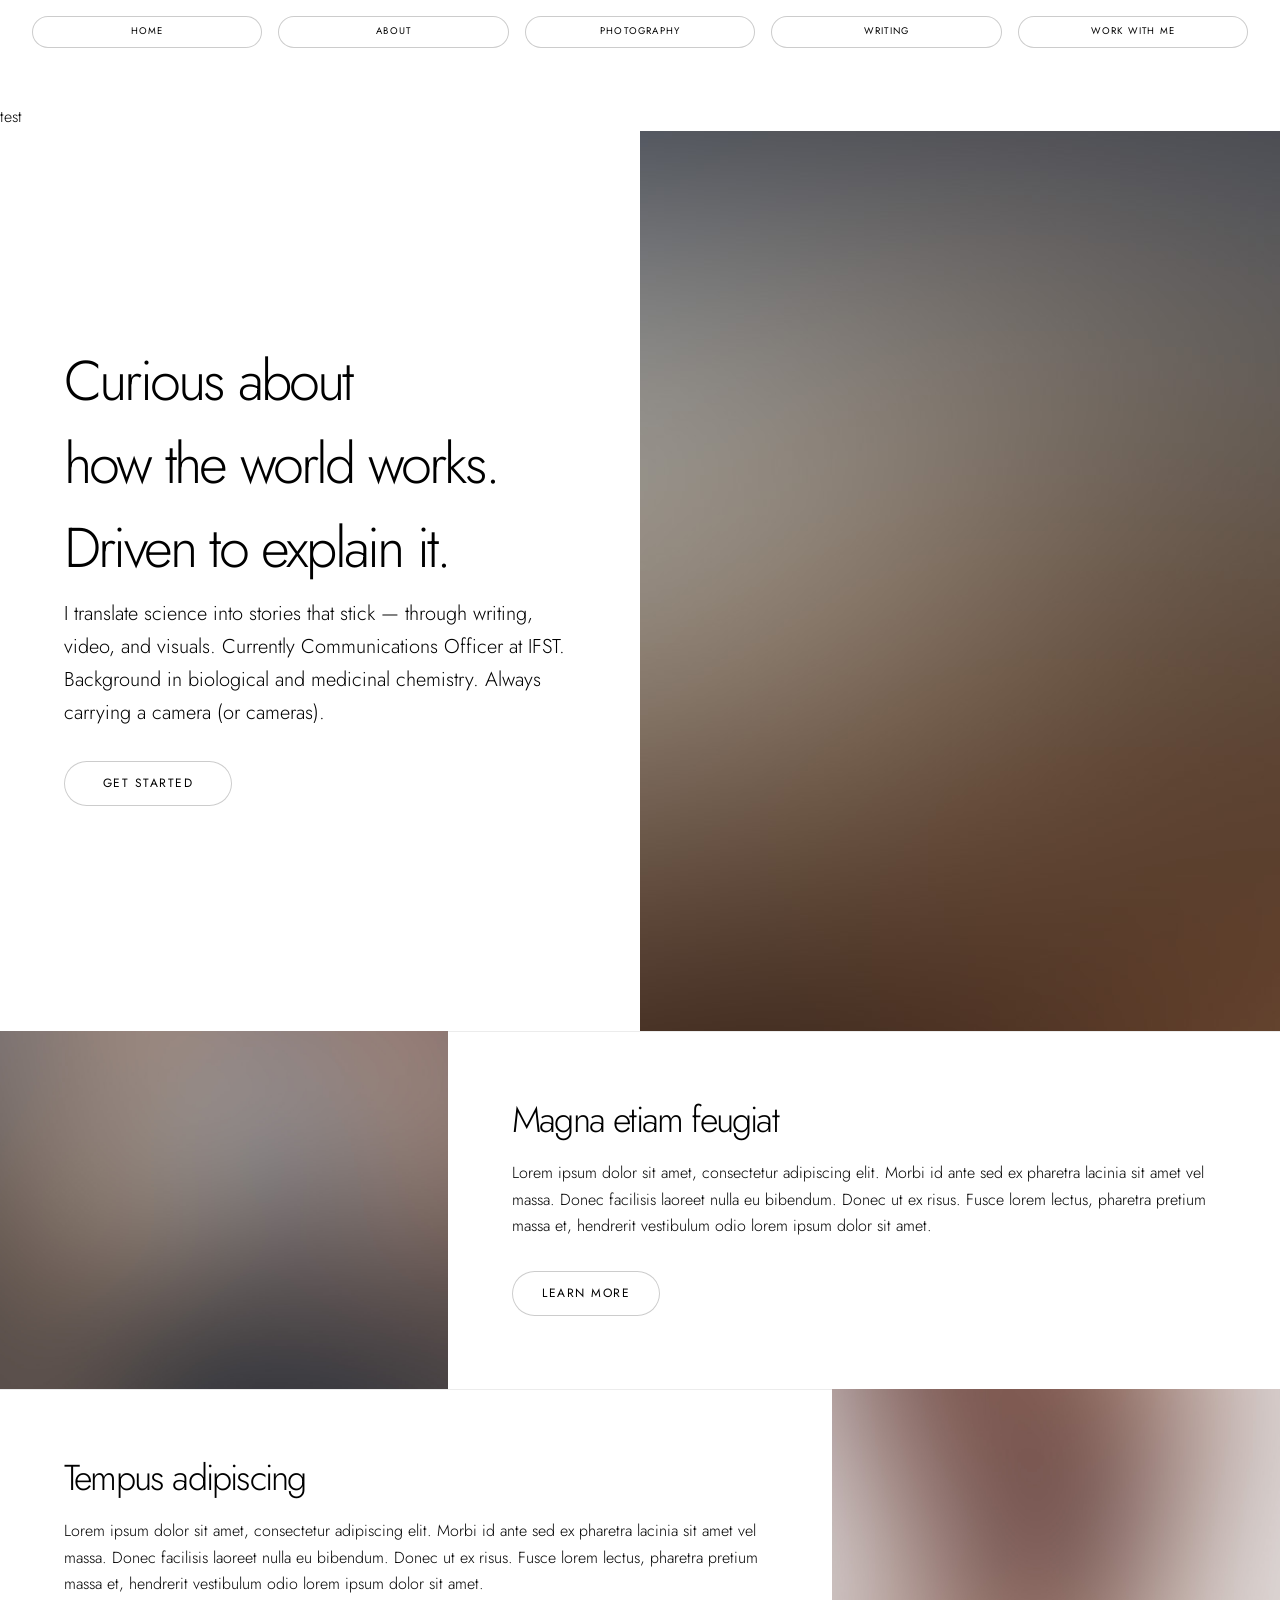
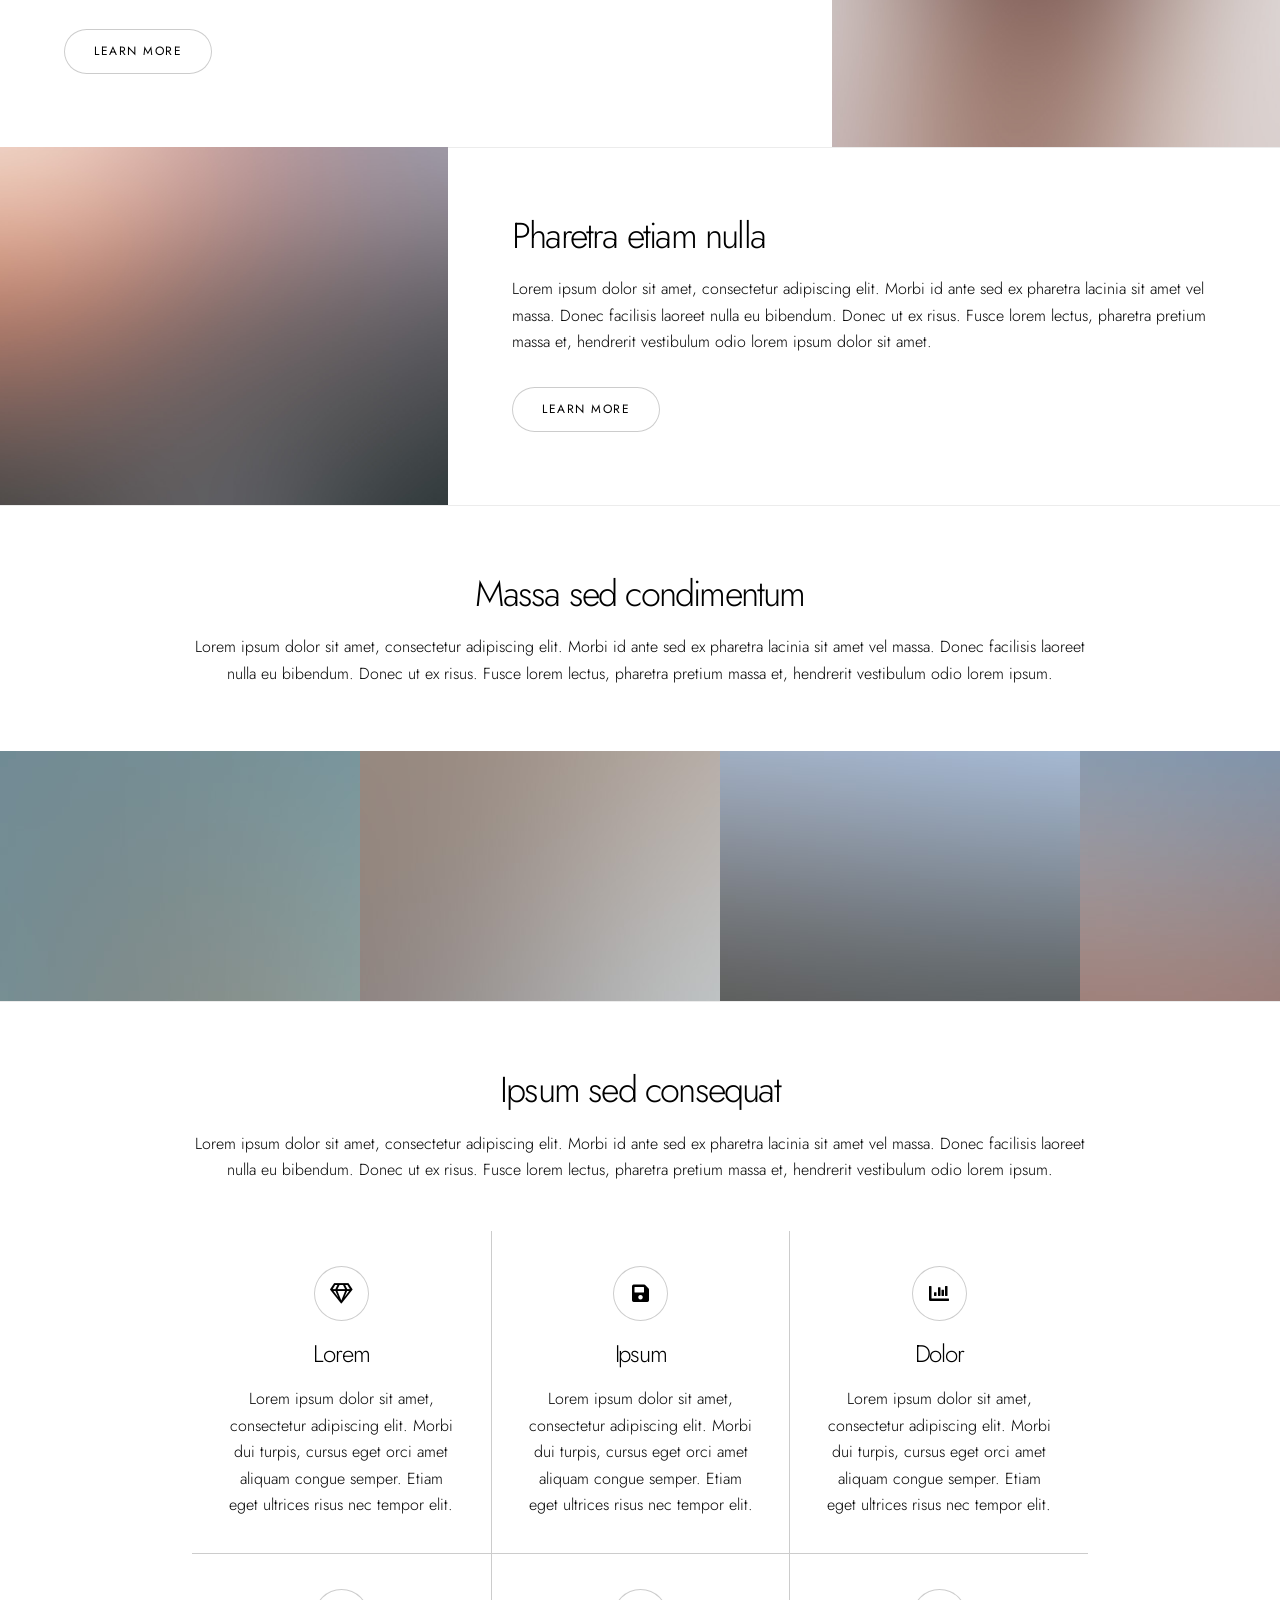
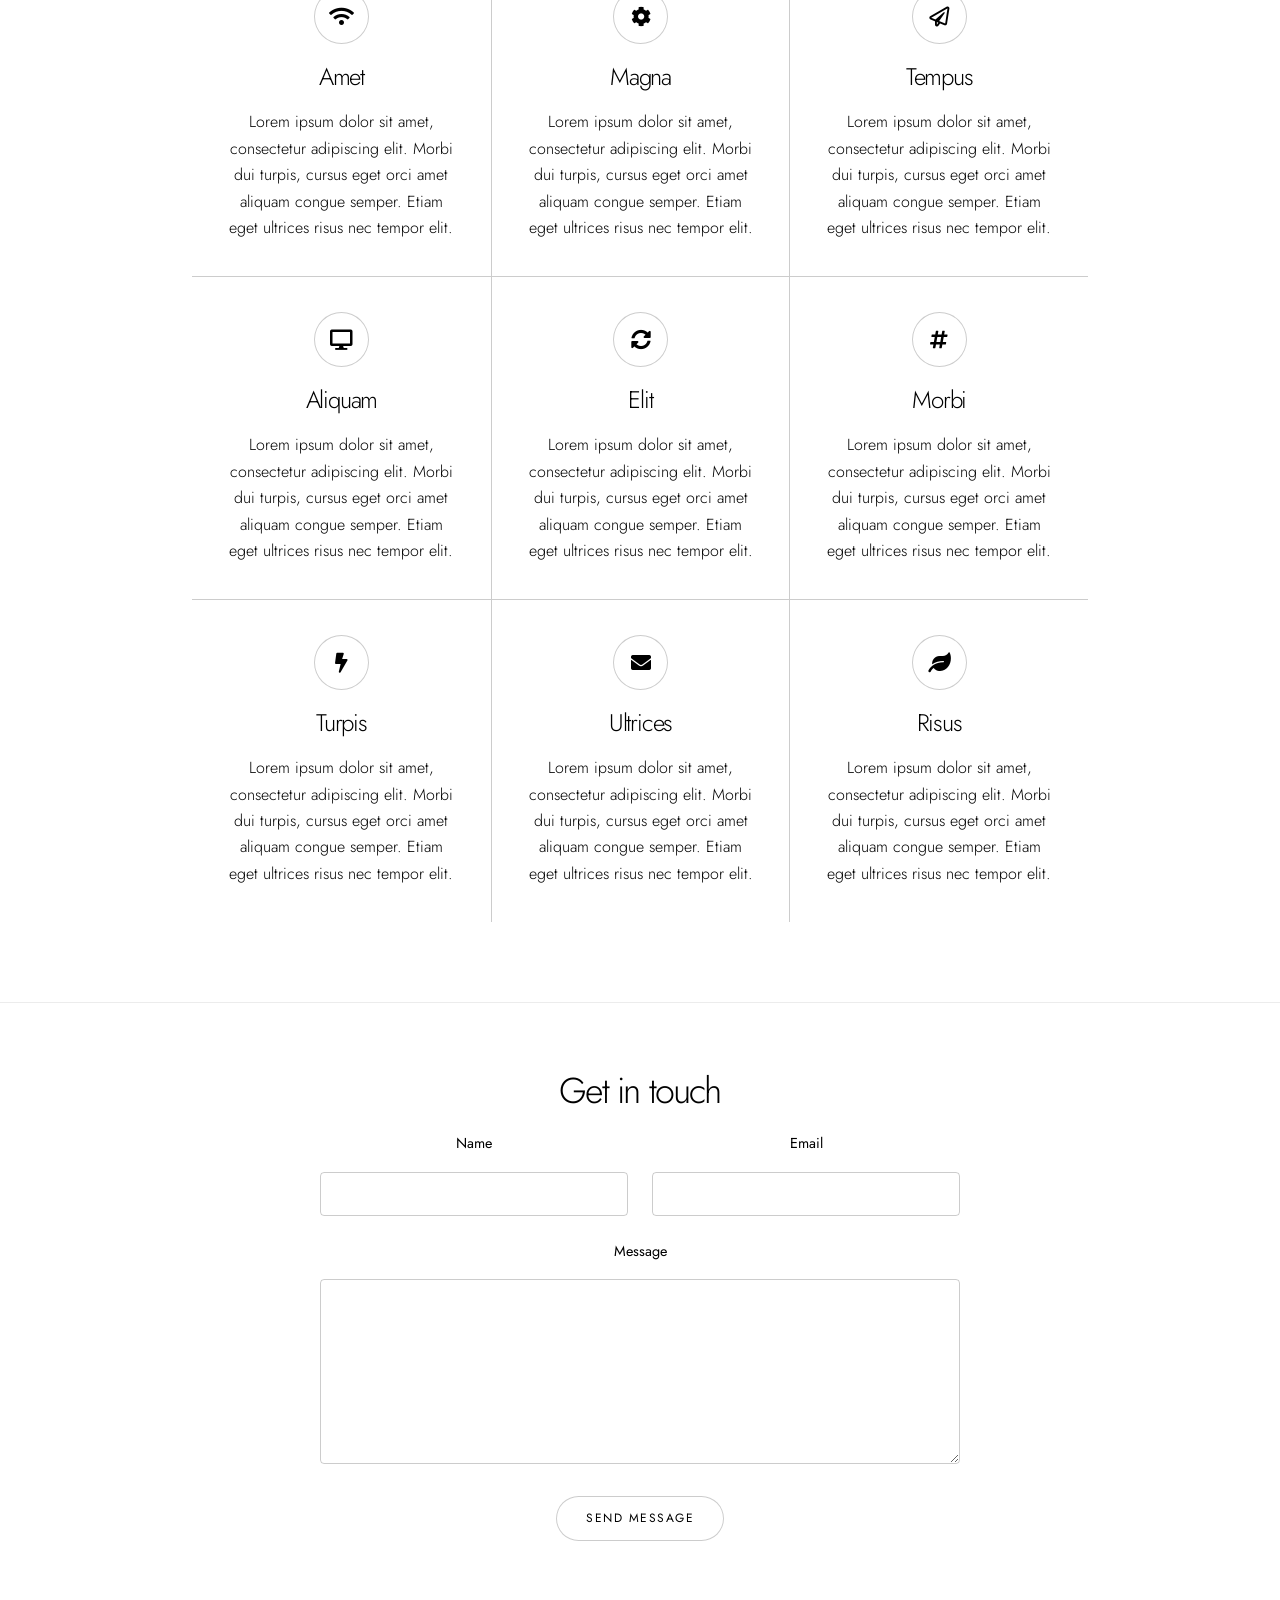
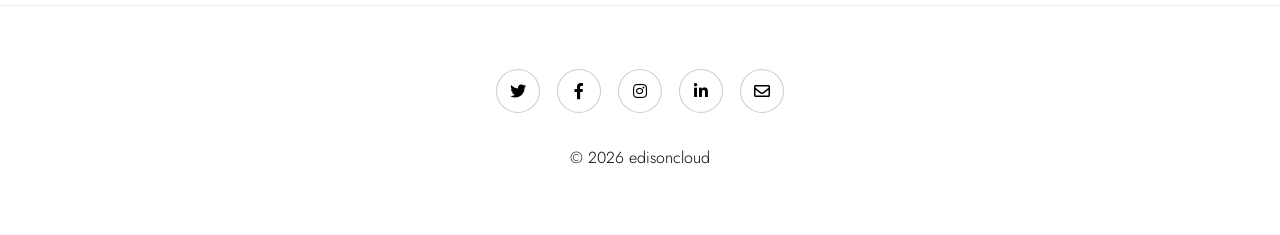
==== html5up-story/index.html @ 7958ffff "Update fmt.Println message from 'Hello' to 'Goodbye'" ====
<!DOCTYPE HTML>
<!--
	Story by HTML5 UP
	html5up.net | @ajlkn
	Free for personal and commercial use under the CCA 3.0 license (html5up.net/license)
-->
<html>
	<head>
		<title>edisoncloud</title>
		<meta charset="utf-8" />
		<meta name="viewport" content="width=device-width, initial-scale=1, user-scalable=no" />
		<link rel="stylesheet" href="assets/css/main.css" />
		<noscript><link rel="stylesheet" href="assets/css/noscript.css" /></noscript>
	</head>
	<body class="is-preload">
		<!-- Nav Buttons -->
		<div class="nav-buttons">
		<ul class="actions fit small">
		<li><a href="index.html" class="button  fit small">Home</a></li>
		<li><a href="about.html" class="button fit small">About</a></li>
		<li><a href="photography.html" class="button fit small">Photography</a></li>
		<li><a href="writing.html" class="button fit small">Writing</a></li>
		<li><a href="workwithme.html" class="button fit small">Work with me</a></li>
		</ul>
</div>
		
test
		<!-- Wrapper -->
			<div id="wrapper" class="divided">

				<!-- One -->
					<section class="banner style1 orient-left content-align-left image-position-right fullscreen onload-image-fade-in onload-content-fade-right">
						<div class="content">
							<h1>Curious about</h1>
							<h1>how the world works.</h1>
							<h1>Driven to explain it.</h1>
							<p class="major">I translate science into stories that stick — through writing, video, and visuals. Currently Communications Officer at IFST. Background in biological and medicinal chemistry. Always carrying a camera (or cameras).</p>
							<ul class="actions stacked">
								<li><a href="#first" class="button big wide smooth-scroll-middle">Get Started</a></li>
							</ul>
						</div>
						<div class="image">
							<img src="images/banner.jpg" alt="" />
						</div>
					</section>

				<!-- Two -->
					<section class="spotlight style1 orient-right content-align-left image-position-center onscroll-image-fade-in" id="first">
						<div class="content">
							<h2>Magna etiam feugiat</h2>
							<p>Lorem ipsum dolor sit amet, consectetur adipiscing elit. Morbi id ante sed ex pharetra lacinia sit amet vel massa. Donec facilisis laoreet nulla eu bibendum. Donec ut ex risus. Fusce lorem lectus, pharetra pretium massa et, hendrerit vestibulum odio lorem ipsum dolor sit amet.</p>
							<ul class="actions stacked">
								<li><a href="#" class="button">Learn More</a></li>
							</ul>
						</div>
						<div class="image">
							<img src="images/spotlight01.jpg" alt="" />
						</div>
					</section>

				<!-- Three -->
					<section class="spotlight style1 orient-left content-align-left image-position-center onscroll-image-fade-in">
						<div class="content">
							<h2>Tempus adipiscing</h2>
							<p>Lorem ipsum dolor sit amet, consectetur adipiscing elit. Morbi id ante sed ex pharetra lacinia sit amet vel massa. Donec facilisis laoreet nulla eu bibendum. Donec ut ex risus. Fusce lorem lectus, pharetra pretium massa et, hendrerit vestibulum odio lorem ipsum dolor sit amet.</p>
							<ul class="actions stacked">
								<li><a href="#" class="button">Learn More</a></li>
							</ul>
						</div>
						<div class="image">
							<img src="images/spotlight02.jpg" alt="" />
						</div>
					</section>

				<!-- Four -->
					<section class="spotlight style1 orient-right content-align-left image-position-center onscroll-image-fade-in">
						<div class="content">
							<h2>Pharetra etiam nulla</h2>
							<p>Lorem ipsum dolor sit amet, consectetur adipiscing elit. Morbi id ante sed ex pharetra lacinia sit amet vel massa. Donec facilisis laoreet nulla eu bibendum. Donec ut ex risus. Fusce lorem lectus, pharetra pretium massa et, hendrerit vestibulum odio lorem ipsum dolor sit amet.</p>
							<ul class="actions stacked">
								<li><a href="#" class="button">Learn More</a></li>
							</ul>
						</div>
						<div class="image">
							<img src="images/spotlight03.jpg" alt="" />
						</div>
					</section>

				<!-- Five -->
					<section class="wrapper style1 align-center">
						<div class="inner">
							<h2>Massa sed condimentum</h2>
							<p>Lorem ipsum dolor sit amet, consectetur adipiscing elit. Morbi id ante sed ex pharetra lacinia sit amet vel massa. Donec facilisis laoreet nulla eu bibendum. Donec ut ex risus. Fusce lorem lectus, pharetra pretium massa et, hendrerit vestibulum odio lorem ipsum.</p>
						</div>

						<!-- Gallery -->
							<div class="gallery style2 medium lightbox onscroll-fade-in">
								<article>
									<a href="images/gallery/fulls/01.jpg" class="image">
										<img src="images/gallery/thumbs/01.jpg" alt="" />
									</a>
									<div class="caption">
										<h3>Ipsum Dolor</h3>
										<p>Lorem ipsum dolor amet, consectetur magna etiam elit. Etiam sed ultrices.</p>
										<ul class="actions fixed">
											<li><span class="button small">Details</span></li>
										</ul>
									</div>
								</article>
								<article>
									<a href="images/gallery/fulls/02.jpg" class="image">
										<img src="images/gallery/thumbs/02.jpg" alt="" />
									</a>
									<div class="caption">
										<h3>Feugiat Lorem</h3>
										<p>Lorem ipsum dolor amet, consectetur magna etiam elit. Etiam sed ultrices.</p>
										<ul class="actions fixed">
											<li><span class="button small">Details</span></li>
										</ul>
									</div>
								</article>
								<article>
									<a href="images/gallery/fulls/03.jpg" class="image">
										<img src="images/gallery/thumbs/03.jpg" alt="" />
									</a>
									<div class="caption">
										<h3>Magna Amet</h3>
										<p>Lorem ipsum dolor amet, consectetur magna etiam elit. Etiam sed ultrices.</p>
										<ul class="actions fixed">
											<li><span class="button small">Details</span></li>
										</ul>
									</div>
								</article>
								<article>
									<a href="images/gallery/fulls/04.jpg" class="image">
										<img src="images/gallery/thumbs/04.jpg" alt="" />
									</a>
									<div class="caption">
										<h3>Sed Tempus</h3>
										<p>Lorem ipsum dolor amet, consectetur magna etiam elit. Etiam sed ultrices.</p>
										<ul class="actions fixed">
											<li><span class="button small">Details</span></li>
										</ul>
									</div>
								</article>
								<article>
									<a href="images/gallery/fulls/05.jpg" class="image">
										<img src="images/gallery/thumbs/05.jpg" alt="" />
									</a>
									<div class="caption">
										<h3>Ultrices Magna</h3>
										<p>Lorem ipsum dolor amet, consectetur magna etiam elit. Etiam sed ultrices.</p>
										<ul class="actions fixed">
											<li><span class="button small">Details</span></li>
										</ul>
									</div>
								</article>
								<article>
									<a href="images/gallery/fulls/06.jpg" class="image">
										<img src="images/gallery/thumbs/06.jpg" alt="" />
									</a>
									<div class="caption">
										<h3>Sed Tempus</h3>
										<p>Lorem ipsum dolor amet, consectetur magna etiam elit. Etiam sed ultrices.</p>
										<ul class="actions fixed">
											<li><span class="button small">Details</span></li>
										</ul>
									</div>
								</article>
								<article>
									<a href="images/gallery/fulls/07.jpg" class="image">
										<img src="images/gallery/thumbs/07.jpg" alt="" />
									</a>
									<div class="caption">
										<h3>Ipsum Lorem</h3>
										<p>Lorem ipsum dolor amet, consectetur magna etiam elit. Etiam sed ultrices.</p>
										<ul class="actions fixed">
											<li><span class="button small">Details</span></li>
										</ul>
									</div>
								</article>
								<article>
									<a href="images/gallery/fulls/08.jpg" class="image">
										<img src="images/gallery/thumbs/08.jpg" alt="" />
									</a>
									<div class="caption">
										<h3>Magna Risus</h3>
										<p>Lorem ipsum dolor amet, consectetur magna etiam elit. Etiam sed ultrices.</p>
										<ul class="actions fixed">
											<li><span class="button small">Details</span></li>
										</ul>
									</div>
								</article>
								<article>
									<a href="images/gallery/fulls/09.jpg" class="image">
										<img src="images/gallery/thumbs/09.jpg" alt="" />
									</a>
									<div class="caption">
										<h3>Tempus Dolor</h3>
										<p>Lorem ipsum dolor amet, consectetur magna etiam elit. Etiam sed ultrices.</p>
										<ul class="actions fixed">
											<li><span class="button small">Details</span></li>
										</ul>
									</div>
								</article>
								<article>
									<a href="images/gallery/fulls/10.jpg" class="image">
										<img src="images/gallery/thumbs/10.jpg" alt="" />
									</a>
									<div class="caption">
										<h3>Sed Etiam</h3>
										<p>Lorem ipsum dolor amet, consectetur magna etiam elit. Etiam sed ultrices.</p>
										<ul class="actions fixed">
											<li><span class="button small">Details</span></li>
										</ul>
									</div>
								</article>
								<article>
									<a href="images/gallery/fulls/11.jpg" class="image">
										<img src="images/gallery/thumbs/11.jpg" alt="" />
									</a>
									<div class="caption">
										<h3>Magna Lorem</h3>
										<p>Lorem ipsum dolor amet, consectetur magna etiam elit. Etiam sed ultrices.</p>
										<ul class="actions fixed">
											<li><span class="button small">Details</span></li>
										</ul>
									</div>
								</article>
								<article>
									<a href="images/gallery/fulls/12.jpg" class="image">
										<img src="images/gallery/thumbs/12.jpg" alt="" />
									</a>
									<div class="caption">
										<h3>Ipsum Dolor</h3>
										<p>Lorem ipsum dolor amet, consectetur magna etiam elit. Etiam sed ultrices.</p>
										<ul class="actions fixed">
											<li><span class="button small">Details</span></li>
										</ul>
									</div>
								</article>
							</div>

					</section>

				<!-- Six -->
					<section class="wrapper style1 align-center">
						<div class="inner">
							<h2>Ipsum sed consequat</h2>
							<p>Lorem ipsum dolor sit amet, consectetur adipiscing elit. Morbi id ante sed ex pharetra lacinia sit amet vel massa. Donec facilisis laoreet nulla eu bibendum. Donec ut ex risus. Fusce lorem lectus, pharetra pretium massa et, hendrerit vestibulum odio lorem ipsum.</p>
							<div class="items style1 medium onscroll-fade-in">
								<section>
									<span class="icon style2 major fa-gem"></span>
									<h3>Lorem</h3>
									<p>Lorem ipsum dolor sit amet, consectetur adipiscing elit. Morbi dui turpis, cursus eget orci amet aliquam congue semper. Etiam eget ultrices risus nec tempor elit.</p>
								</section>
								<section>
									<span class="icon solid style2 major fa-save"></span>
									<h3>Ipsum</h3>
									<p>Lorem ipsum dolor sit amet, consectetur adipiscing elit. Morbi dui turpis, cursus eget orci amet aliquam congue semper. Etiam eget ultrices risus nec tempor elit.</p>
								</section>
								<section>
									<span class="icon solid style2 major fa-chart-bar"></span>
									<h3>Dolor</h3>
									<p>Lorem ipsum dolor sit amet, consectetur adipiscing elit. Morbi dui turpis, cursus eget orci amet aliquam congue semper. Etiam eget ultrices risus nec tempor elit.</p>
								</section>
								<section>
									<span class="icon solid style2 major fa-wifi"></span>
									<h3>Amet</h3>
									<p>Lorem ipsum dolor sit amet, consectetur adipiscing elit. Morbi dui turpis, cursus eget orci amet aliquam congue semper. Etiam eget ultrices risus nec tempor elit.</p>
								</section>
								<section>
									<span class="icon solid style2 major fa-cog"></span>
									<h3>Magna</h3>
									<p>Lorem ipsum dolor sit amet, consectetur adipiscing elit. Morbi dui turpis, cursus eget orci amet aliquam congue semper. Etiam eget ultrices risus nec tempor elit.</p>
								</section>
								<section>
									<span class="icon style2 major fa-paper-plane"></span>
									<h3>Tempus</h3>
									<p>Lorem ipsum dolor sit amet, consectetur adipiscing elit. Morbi dui turpis, cursus eget orci amet aliquam congue semper. Etiam eget ultrices risus nec tempor elit.</p>
								</section>
								<section>
									<span class="icon solid style2 major fa-desktop"></span>
									<h3>Aliquam</h3>
									<p>Lorem ipsum dolor sit amet, consectetur adipiscing elit. Morbi dui turpis, cursus eget orci amet aliquam congue semper. Etiam eget ultrices risus nec tempor elit.</p>
								</section>
								<section>
									<span class="icon solid style2 major fa-sync-alt"></span>
									<h3>Elit</h3>
									<p>Lorem ipsum dolor sit amet, consectetur adipiscing elit. Morbi dui turpis, cursus eget orci amet aliquam congue semper. Etiam eget ultrices risus nec tempor elit.</p>
								</section>
								<section>
									<span class="icon solid style2 major fa-hashtag"></span>
									<h3>Morbi</h3>
									<p>Lorem ipsum dolor sit amet, consectetur adipiscing elit. Morbi dui turpis, cursus eget orci amet aliquam congue semper. Etiam eget ultrices risus nec tempor elit.</p>
								</section>
								<section>
									<span class="icon solid style2 major fa-bolt"></span>
									<h3>Turpis</h3>
									<p>Lorem ipsum dolor sit amet, consectetur adipiscing elit. Morbi dui turpis, cursus eget orci amet aliquam congue semper. Etiam eget ultrices risus nec tempor elit.</p>
								</section>
								<section>
									<span class="icon solid style2 major fa-envelope"></span>
									<h3>Ultrices</h3>
									<p>Lorem ipsum dolor sit amet, consectetur adipiscing elit. Morbi dui turpis, cursus eget orci amet aliquam congue semper. Etiam eget ultrices risus nec tempor elit.</p>
								</section>
								<section>
									<span class="icon solid style2 major fa-leaf"></span>
									<h3>Risus</h3>
									<p>Lorem ipsum dolor sit amet, consectetur adipiscing elit. Morbi dui turpis, cursus eget orci amet aliquam congue semper. Etiam eget ultrices risus nec tempor elit.</p>
								</section>
							</div>
						</div>
					</section>

				<!-- Seven -->
					<section class="wrapper style1 align-center">
						<div class="inner medium">
							<h2>Get in touch</h2>
							<form method="post" action="#">
								<div class="fields">
									<div class="field half">
										<label for="name">Name</label>
										<input type="text" name="name" id="name" value="" />
									</div>
									<div class="field half">
										<label for="email">Email</label>
										<input type="email" name="email" id="email" value="" />
									</div>
									<div class="field">
										<label for="message">Message</label>
										<textarea name="message" id="message" rows="6"></textarea>
									</div>
								</div>
								<ul class="actions special">
									<li><input type="submit" name="submit" id="submit" value="Send Message" /></li>
								</ul>
							</form>

						</div>
					</section>

				<!-- Footer -->
					<footer class="wrapper style1 align-center">
						<div class="inner">
							<ul class="icons">
								<li><a href="#" class="icon brands style2 fa-twitter"><span class="label">Twitter</span></a></li>
								<li><a href="#" class="icon brands style2 fa-facebook-f"><span class="label">Facebook</span></a></li>
								<li><a href="#" class="icon brands style2 fa-instagram"><span class="label">Instagram</span></a></li>
								<li><a href="#" class="icon brands style2 fa-linkedin-in"><span class="label">LinkedIn</span></a></li>
								<li><a href="#" class="icon style2 fa-envelope"><span class="label">Email</span></a></li>
							</ul>
							<p>&copy; 2026 edisoncloud </p>
						</div>
					</footer>

			</div>

		<!-- Scripts -->
			<script src="assets/js/jquery.min.js"></script>
			<script src="assets/js/jquery.scrollex.min.js"></script>
			<script src="assets/js/jquery.scrolly.min.js"></script>
			<script src="assets/js/browser.min.js"></script>
			<script src="assets/js/breakpoints.min.js"></script>
			<script src="assets/js/util.js"></script>
			<script src="assets/js/main.js"></script>

	</body>
</html>
---- html5up-story/assets/css/main.css ----
@import url(fontawesome-all.min.css);
@import url("https://fonts.googleapis.com/css2?family=Jost:wght@300;400;500;600;700&display=swap");

/*
	Story by HTML5 UP
	html5up.net | @ajlkn
	Free for personal and commercial use under the CCA 3.0 license (html5up.net/license)
*/

html, body, div, span, applet, object,
iframe, h1, h2, h3, h4, h5, h6, p, blockquote,
pre, a, abbr, acronym, address, big, cite,
code, del, dfn, em, img, ins, kbd, q, s, samp,
small, strike, strong, sub, sup, tt, var, b,
u, i, center, dl, dt, dd, ol, ul, li, fieldset,
form, label, legend, table, caption, tbody,
tfoot, thead, tr, th, td, article, aside,
canvas, details, embed, figure, figcaption,
footer, header, hgroup, menu, nav, output, ruby,
section, summary, time, mark, audio, video {
	margin: 0;
	padding: 0;
	border: 0;
	font-size: 100%;
	font: inherit;
	vertical-align: baseline;}

article, aside, details, figcaption, figure,
footer, header, hgroup, menu, nav, section {
	display: block;}

body {
	line-height: 1;
}

ol, ul {
	list-style: none;
}

blockquote, q {
	quotes: none;
}

	blockquote:before, blockquote:after, q:before, q:after {
		content: '';
		content: none;
	}

table {
	border-collapse: collapse;
	border-spacing: 0;
}

body {
	-webkit-text-size-adjust: none;
}

mark {
	background-color: transparent;
	color: inherit;
}

input::-moz-focus-inner {
	border: 0;
	padding: 0;
}

input, select, textarea {
	-moz-appearance: none;
	-webkit-appearance: none;
	-ms-appearance: none;
	appearance: none;
}

/* Basic */

	@-ms-viewport {
		width: device-width;
	}

	body {
		-ms-overflow-style: scrollbar;
	}

	@media screen and (max-width: 480px) {

		html, body {
			min-width: 320px;
		}

	}

	html {
		box-sizing: border-box;
	}

	*, *:before, *:after {
		box-sizing: inherit;
	}

	body {
		background: #ffffff;
	}

		body.is-preload *, body.is-preload *:before, body.is-preload *:after {
			-moz-animation: none !important;
			-webkit-animation: none !important;
			-ms-animation: none !important;
			animation: none !important;
			-moz-transition: none !important;
			-webkit-transition: none !important;
			-ms-transition: none !important;
			transition: none !important;
		}

/* Type */

	html {
		font-size: 18pt;
	}

		@media screen and (max-width: 1680px) {

			html {
				font-size: 14pt;
			}

		}

		@media screen and (max-width: 1280px) {

			html {
				font-size: 12pt;
			}

		}

		@media screen and (max-width: 736px) {

			html {
				font-size: 11pt;
			}

		}

		@media screen and (max-width: 360px) {

			html {
				font-size: 10pt;
			}

		}

	body {
		background-color: #ffffff;
		color: #000000;
	}

	body, input, select, textarea {
		font-family: "Jost", Helvetica, sans-serif;
		font-size: 1rem;
		font-weight: 300;
		line-height: 1.65;
	}

	a {
		-moz-transition: color 0.2s ease-in-out;
		-webkit-transition: color 0.2s ease-in-out;
		-ms-transition: color 0.2s ease-in-out;
		transition: color 0.2s ease-in-out;
		text-decoration: underline;
	}

		a:hover {
			text-decoration: none;
		}

	strong, b {
		font-weight: 400;
	}

	em, i {
		font-style: italic;
	}

	p {
		margin: 0 0 2rem 0;
	}

		p.major {
			font-size: 1.25rem;
		}

	h1, h2, h3, h4, h5, h6 {
		font-weight: 300;
		line-height: 1.375;
		letter-spacing: -0.05em;
		margin: 0 0 1rem 0;
	}

		h1 a, h2 a, h3 a, h4 a, h5 a, h6 a {
			color: inherit;
			text-decoration: none;
		}

	h1 {
		font-size: 3.5rem;
		line-height: 1.2;
	}

	h2 {
		font-size: 2.25rem;
	}

	h3 {
		font-size: 1.5rem;
	}

	h4 {
		font-size: 1.1rem;
	}

	h5 {
		font-size: 0.9rem;
	}

	h6 {
		font-size: 0.7rem;
	}

	sub {
		font-size: 0.8rem;
		position: relative;
		top: 0.5rem;
	}

	sup {
		font-size: 0.8rem;
		position: relative;
		top: -0.5rem;
	}

	blockquote {
		border-left: solid 4px;
		font-style: italic;
		margin: 0 0 2rem 0;
		padding: 0.5rem 0 0.5rem 2rem;
	}

	code {
		border-radius: 4px;
		font-family: "Courier New", monospace;
		font-size: 0.9em;
		margin: 0 0.25rem;
		padding: 0.25rem 0.325rem;
	}

	pre {
		-webkit-overflow-scrolling: touch;
		font-family: "Courier New", monospace;
		font-size: 0.9em;
		margin: 0 0 2rem 0;
	}

		pre code {
			display: block;
			line-height: 1.5;
			padding: 0.75rem 1rem;
			overflow-x: auto;
		}

	hr {
		border: 0;
		border-bottom: solid 1px;
		margin: 2.5rem 0;
	}

		hr.major {
			margin: 3.5rem 0;
		}

	.align-left {
		text-align: left;
	}

	.align-center {
		text-align: center;
	}

	.align-right {
		text-align: right;
	}

	@media screen and (max-width: 736px) {

		p.major {
			font-size: 1.1rem;
		}

		h1 {
			font-size: 2.5rem;
		}

		h2 {
			font-size: 2rem;
		}

		h3 {
			font-size: 1.25rem;
		}

		h4 {
			font-size: 1rem;
		}

	}

	input, select, textarea {
		color: #000000;
	}

	a {
		color: #000000;
	}

		a:hover {
			color: #47D3E5;
		}

	strong, b {
		color: #000000;
	}

	h1, h2, h3, h4, h5, h6 {
		color: #000000;
	}

	blockquote {
		border-left-color: rgba(0, 0, 0, 0.2);
	}

	code {
		background: rgba(0, 0, 0, 0.05);
		border-color: rgba(0, 0, 0, 0.2);
	}

	hr {
		border-bottom-color: rgba(0, 0, 0, 0.2);
	}

/* Row */

	.row {
		display: flex;
		flex-wrap: wrap;
		box-sizing: border-box;
		align-items: stretch;
	}

		.row > * {
			box-sizing: border-box;
		}

		.row.gtr-uniform > * > :last-child {
			margin-bottom: 0;
		}

		.row.aln-left {
			justify-content: flex-start;
		}

		.row.aln-center {
			justify-content: center;
		}

		.row.aln-right {
			justify-content: flex-end;
		}

		.row.aln-top {
			align-items: flex-start;
		}

		.row.aln-middle {
			align-items: center;
		}

		.row.aln-bottom {
			align-items: flex-end;
		}

		.row > .imp {
			order: -1;
		}

		.row > .col-1 {
			width: 8.33333%;
		}

		.row > .off-1 {
			margin-left: 8.33333%;
		}

		.row > .col-2 {
			width: 16.66667%;
		}

		.row > .off-2 {
			margin-left: 16.66667%;
		}

		.row > .col-3 {
			width: 25%;
		}

		.row > .off-3 {
			margin-left: 25%;
		}

		.row > .col-4 {
			width: 33.33333%;
		}

		.row > .off-4 {
			margin-left: 33.33333%;
		}

		.row > .col-5 {
			width: 41.66667%;
		}

		.row > .off-5 {
			margin-left: 41.66667%;
		}

		.row > .col-6 {
			width: 50%;
		}

		.row > .off-6 {
			margin-left: 50%;
		}

		.row > .col-7 {
			width: 58.33333%;
		}

		.row > .off-7 {
			margin-left: 58.33333%;
		}

		.row > .col-8 {
			width: 66.66667%;
		}

		.row > .off-8 {
			margin-left: 66.66667%;
		}

		.row > .col-9 {
			width: 75%;
		}

		.row > .off-9 {
			margin-left: 75%;
		}

		.row > .col-10 {
			width: 83.33333%;
		}

		.row > .off-10 {
			margin-left: 83.33333%;
		}

		.row > .col-11 {
			width: 91.66667%;
		}

		.row > .off-11 {
			margin-left: 91.66667%;
		}

		.row > .col-12 {
			width: 100%;
		}

		.row > .off-12 {
			margin-left: 100%;
		}

		.row.gtr-0 {
			margin-top: 0;
			margin-left: 0rem;
		}

			.row.gtr-0 > * {
				padding: 0 0 0 0rem;
			}

			.row.gtr-0.gtr-uniform {
				margin-top: 0rem;
			}

				.row.gtr-0.gtr-uniform > * {
					padding-top: 0rem;
				}

		.row.gtr-25 {
			margin-top: 0;
			margin-left: -0.5rem;
		}

			.row.gtr-25 > * {
				padding: 0 0 0 0.5rem;
			}

			.row.gtr-25.gtr-uniform {
				margin-top: -0.5rem;
			}

				.row.gtr-25.gtr-uniform > * {
					padding-top: 0.5rem;
				}

		.row.gtr-50 {
			margin-top: 0;
			margin-left: -1rem;
		}

			.row.gtr-50 > * {
				padding: 0 0 0 1rem;
			}

			.row.gtr-50.gtr-uniform {
				margin-top: -1rem;
			}

				.row.gtr-50.gtr-uniform > * {
					padding-top: 1rem;
				}

		.row {
			margin-top: 0;
			margin-left: -2rem;
		}

			.row > * {
				padding: 0 0 0 2rem;
			}

			.row.gtr-uniform {
				margin-top: -2rem;
			}

				.row.gtr-uniform > * {
					padding-top: 2rem;
				}

		.row.gtr-150 {
			margin-top: 0;
			margin-left: -3rem;
		}

			.row.gtr-150 > * {
				padding: 0 0 0 3rem;
			}

			.row.gtr-150.gtr-uniform {
				margin-top: -3rem;
			}

				.row.gtr-150.gtr-uniform > * {
					padding-top: 3rem;
				}

		.row.gtr-200 {
			margin-top: 0;
			margin-left: -4rem;
		}

			.row.gtr-200 > * {
				padding: 0 0 0 4rem;
			}

			.row.gtr-200.gtr-uniform {
				margin-top: -4rem;
			}

				.row.gtr-200.gtr-uniform > * {
					padding-top: 4rem;
				}

		@media screen and (max-width: 1680px) {

			.row {
				display: flex;
				flex-wrap: wrap;
				box-sizing: border-box;
				align-items: stretch;
			}

				.row > * {
					box-sizing: border-box;
				}

				.row.gtr-uniform > * > :last-child {
					margin-bottom: 0;
				}

				.row.aln-left {
					justify-content: flex-start;
				}

				.row.aln-center {
					justify-content: center;
				}

				.row.aln-right {
					justify-content: flex-end;
				}

				.row.aln-top {
					align-items: flex-start;
				}

				.row.aln-middle {
					align-items: center;
				}

				.row.aln-bottom {
					align-items: flex-end;
				}

				.row > .imp-xlarge {
					order: -1;
				}

				.row > .col-1-xlarge {
					width: 8.33333%;
				}

				.row > .off-1-xlarge {
					margin-left: 8.33333%;
				}

				.row > .col-2-xlarge {
					width: 16.66667%;
				}

				.row > .off-2-xlarge {
					margin-left: 16.66667%;
				}

				.row > .col-3-xlarge {
					width: 25%;
				}

				.row > .off-3-xlarge {
					margin-left: 25%;
				}

				.row > .col-4-xlarge {
					width: 33.33333%;
				}

				.row > .off-4-xlarge {
					margin-left: 33.33333%;
				}

				.row > .col-5-xlarge {
					width: 41.66667%;
				}

				.row > .off-5-xlarge {
					margin-left: 41.66667%;
				}

				.row > .col-6-xlarge {
					width: 50%;
				}

				.row > .off-6-xlarge {
					margin-left: 50%;
				}

				.row > .col-7-xlarge {
					width: 58.33333%;
				}

				.row > .off-7-xlarge {
					margin-left: 58.33333%;
				}

				.row > .col-8-xlarge {
					width: 66.66667%;
				}

				.row > .off-8-xlarge {
					margin-left: 66.66667%;
				}

				.row > .col-9-xlarge {
					width: 75%;
				}

				.row > .off-9-xlarge {
					margin-left: 75%;
				}

				.row > .col-10-xlarge {
					width: 83.33333%;
				}

				.row > .off-10-xlarge {
					margin-left: 83.33333%;
				}

				.row > .col-11-xlarge {
					width: 91.66667%;
				}

				.row > .off-11-xlarge {
					margin-left: 91.66667%;
				}

				.row > .col-12-xlarge {
					width: 100%;
				}

				.row > .off-12-xlarge {
					margin-left: 100%;
				}

				.row.gtr-0 {
					margin-top: 0;
					margin-left: 0rem;
				}

					.row.gtr-0 > * {
						padding: 0 0 0 0rem;
					}

					.row.gtr-0.gtr-uniform {
						margin-top: 0rem;
					}

						.row.gtr-0.gtr-uniform > * {
							padding-top: 0rem;
						}

				.row.gtr-25 {
					margin-top: 0;
					margin-left: -0.5rem;
				}

					.row.gtr-25 > * {
						padding: 0 0 0 0.5rem;
					}

					.row.gtr-25.gtr-uniform {
						margin-top: -0.5rem;
					}

						.row.gtr-25.gtr-uniform > * {
							padding-top: 0.5rem;
						}

				.row.gtr-50 {
					margin-top: 0;
					margin-left: -1rem;
				}

					.row.gtr-50 > * {
						padding: 0 0 0 1rem;
					}

					.row.gtr-50.gtr-uniform {
						margin-top: -1rem;
					}

						.row.gtr-50.gtr-uniform > * {
							padding-top: 1rem;
						}

				.row {
					margin-top: 0;
					margin-left: -2rem;
				}

					.row > * {
						padding: 0 0 0 2rem;
					}

					.row.gtr-uniform {
						margin-top: -2rem;
					}

						.row.gtr-uniform > * {
							padding-top: 2rem;
						}

				.row.gtr-150 {
					margin-top: 0;
					margin-left: -3rem;
				}

					.row.gtr-150 > * {
						padding: 0 0 0 3rem;
					}

					.row.gtr-150.gtr-uniform {
						margin-top: -3rem;
					}

						.row.gtr-150.gtr-uniform > * {
							padding-top: 3rem;
						}

				.row.gtr-200 {
					margin-top: 0;
					margin-left: -4rem;
				}

					.row.gtr-200 > * {
						padding: 0 0 0 4rem;
					}

					.row.gtr-200.gtr-uniform {
						margin-top: -4rem;
					}

						.row.gtr-200.gtr-uniform > * {
							padding-top: 4rem;
						}

		}

		@media screen and (max-width: 1280px) {

			.row {
				display: flex;
				flex-wrap: wrap;
				box-sizing: border-box;
				align-items: stretch;
			}

				.row > * {
					box-sizing: border-box;
				}

				.row.gtr-uniform > * > :last-child {
					margin-bottom: 0;
				}

				.row.aln-left {
					justify-content: flex-start;
				}

				.row.aln-center {
					justify-content: center;
				}

				.row.aln-right {
					justify-content: flex-end;
				}

				.row.aln-top {
					align-items: flex-start;
				}

				.row.aln-middle {
					align-items: center;
				}

				.row.aln-bottom {
					align-items: flex-end;
				}

				.row > .imp-large {
					order: -1;
				}

				.row > .col-1-large {
					width: 8.33333%;
				}

				.row > .off-1-large {
					margin-left: 8.33333%;
				}

				.row > .col-2-large {
					width: 16.66667%;
				}

				.row > .off-2-large {
					margin-left: 16.66667%;
				}

				.row > .col-3-large {
					width: 25%;
				}

				.row > .off-3-large {
					margin-left: 25%;
				}

				.row > .col-4-large {
					width: 33.33333%;
				}

				.row > .off-4-large {
					margin-left: 33.33333%;
				}

				.row > .col-5-large {
					width: 41.66667%;
				}

				.row > .off-5-large {
					margin-left: 41.66667%;
				}

				.row > .col-6-large {
					width: 50%;
				}

				.row > .off-6-large {
					margin-left: 50%;
				}

				.row > .col-7-large {
					width: 58.33333%;
				}

				.row > .off-7-large {
					margin-left: 58.33333%;
				}

				.row > .col-8-large {
					width: 66.66667%;
				}

				.row > .off-8-large {
					margin-left: 66.66667%;
				}

				.row > .col-9-large {
					width: 75%;
				}

				.row > .off-9-large {
					margin-left: 75%;
				}

				.row > .col-10-large {
					width: 83.33333%;
				}

				.row > .off-10-large {
					margin-left: 83.33333%;
				}

				.row > .col-11-large {
					width: 91.66667%;
				}

				.row > .off-11-large {
					margin-left: 91.66667%;
				}

				.row > .col-12-large {
					width: 100%;
				}

				.row > .off-12-large {
					margin-left: 100%;
				}

				.row.gtr-0 {
					margin-top: 0;
					margin-left: 0rem;
				}

					.row.gtr-0 > * {
						padding: 0 0 0 0rem;
					}

					.row.gtr-0.gtr-uniform {
						margin-top: 0rem;
					}

						.row.gtr-0.gtr-uniform > * {
							padding-top: 0rem;
						}

				.row.gtr-25 {
					margin-top: 0;
					margin-left: -0.5rem;
				}

					.row.gtr-25 > * {
						padding: 0 0 0 0.5rem;
					}

					.row.gtr-25.gtr-uniform {
						margin-top: -0.5rem;
					}

						.row.gtr-25.gtr-uniform > * {
							padding-top: 0.5rem;
						}

				.row.gtr-50 {
					margin-top: 0;
					margin-left: -1rem;
				}

					.row.gtr-50 > * {
						padding: 0 0 0 1rem;
					}

					.row.gtr-50.gtr-uniform {
						margin-top: -1rem;
					}

						.row.gtr-50.gtr-uniform > * {
							padding-top: 1rem;
						}

				.row {
					margin-top: 0;
					margin-left: -2rem;
				}

					.row > * {
						padding: 0 0 0 2rem;
					}

					.row.gtr-uniform {
						margin-top: -2rem;
					}

						.row.gtr-uniform > * {
							padding-top: 2rem;
						}

				.row.gtr-150 {
					margin-top: 0;
					margin-left: -3rem;
				}

					.row.gtr-150 > * {
						padding: 0 0 0 3rem;
					}

					.row.gtr-150.gtr-uniform {
						margin-top: -3rem;
					}

						.row.gtr-150.gtr-uniform > * {
							padding-top: 3rem;
						}

				.row.gtr-200 {
					margin-top: 0;
					margin-left: -4rem;
				}

					.row.gtr-200 > * {
						padding: 0 0 0 4rem;
					}

					.row.gtr-200.gtr-uniform {
						margin-top: -4rem;
					}

						.row.gtr-200.gtr-uniform > * {
							padding-top: 4rem;
						}

		}

		@media screen and (max-width: 980px) {

			.row {
				display: flex;
				flex-wrap: wrap;
				box-sizing: border-box;
				align-items: stretch;
			}

				.row > * {
					box-sizing: border-box;
				}

				.row.gtr-uniform > * > :last-child {
					margin-bottom: 0;
				}

				.row.aln-left {
					justify-content: flex-start;
				}

				.row.aln-center {
					justify-content: center;
				}

				.row.aln-right {
					justify-content: flex-end;
				}

				.row.aln-top {
					align-items: flex-start;
				}

				.row.aln-middle {
					align-items: center;
				}

				.row.aln-bottom {
					align-items: flex-end;
				}

				.row > .imp-medium {
					order: -1;
				}

				.row > .col-1-medium {
					width: 8.33333%;
				}

				.row > .off-1-medium {
					margin-left: 8.33333%;
				}

				.row > .col-2-medium {
					width: 16.66667%;
				}

				.row > .off-2-medium {
					margin-left: 16.66667%;
				}

				.row > .col-3-medium {
					width: 25%;
				}

				.row > .off-3-medium {
					margin-left: 25%;
				}

				.row > .col-4-medium {
					width: 33.33333%;
				}

				.row > .off-4-medium {
					margin-left: 33.33333%;
				}

				.row > .col-5-medium {
					width: 41.66667%;
				}

				.row > .off-5-medium {
					margin-left: 41.66667%;
				}

				.row > .col-6-medium {
					width: 50%;
				}

				.row > .off-6-medium {
					margin-left: 50%;
				}

				.row > .col-7-medium {
					width: 58.33333%;
				}

				.row > .off-7-medium {
					margin-left: 58.33333%;
				}

				.row > .col-8-medium {
					width: 66.66667%;
				}

				.row > .off-8-medium {
					margin-left: 66.66667%;
				}

				.row > .col-9-medium {
					width: 75%;
				}

				.row > .off-9-medium {
					margin-left: 75%;
				}

				.row > .col-10-medium {
					width: 83.33333%;
				}

				.row > .off-10-medium {
					margin-left: 83.33333%;
				}

				.row > .col-11-medium {
					width: 91.66667%;
				}

				.row > .off-11-medium {
					margin-left: 91.66667%;
				}

				.row > .col-12-medium {
					width: 100%;
				}

				.row > .off-12-medium {
					margin-left: 100%;
				}

				.row.gtr-0 {
					margin-top: 0;
					margin-left: 0rem;
				}

					.row.gtr-0 > * {
						padding: 0 0 0 0rem;
					}

					.row.gtr-0.gtr-uniform {
						margin-top: 0rem;
					}

						.row.gtr-0.gtr-uniform > * {
							padding-top: 0rem;
						}

				.row.gtr-25 {
					margin-top: 0;
					margin-left: -0.5rem;
				}

					.row.gtr-25 > * {
						padding: 0 0 0 0.5rem;
					}

					.row.gtr-25.gtr-uniform {
						margin-top: -0.5rem;
					}

						.row.gtr-25.gtr-uniform > * {
							padding-top: 0.5rem;
						}

				.row.gtr-50 {
					margin-top: 0;
					margin-left: -1rem;
				}

					.row.gtr-50 > * {
						padding: 0 0 0 1rem;
					}

					.row.gtr-50.gtr-uniform {
						margin-top: -1rem;
					}

						.row.gtr-50.gtr-uniform > * {
							padding-top: 1rem;
						}

				.row {
					margin-top: 0;
					margin-left: -2rem;
				}

					.row > * {
						padding: 0 0 0 2rem;
					}

					.row.gtr-uniform {
						margin-top: -2rem;
					}

						.row.gtr-uniform > * {
							padding-top: 2rem;
						}

				.row.gtr-150 {
					margin-top: 0;
					margin-left: -3rem;
				}

					.row.gtr-150 > * {
						padding: 0 0 0 3rem;
					}

					.row.gtr-150.gtr-uniform {
						margin-top: -3rem;
					}

						.row.gtr-150.gtr-uniform > * {
							padding-top: 3rem;
						}

				.row.gtr-200 {
					margin-top: 0;
					margin-left: -4rem;
				}

					.row.gtr-200 > * {
						padding: 0 0 0 4rem;
					}

					.row.gtr-200.gtr-uniform {
						margin-top: -4rem;
					}

						.row.gtr-200.gtr-uniform > * {
							padding-top: 4rem;
						}

		}

		@media screen and (max-width: 736px) {

			.row {
				display: flex;
				flex-wrap: wrap;
				box-sizing: border-box;
				align-items: stretch;
			}

				.row > * {
					box-sizing: border-box;
				}

				.row.gtr-uniform > * > :last-child {
					margin-bottom: 0;
				}

				.row.aln-left {
					justify-content: flex-start;
				}

				.row.aln-center {
					justify-content: center;
				}

				.row.aln-right {
					justify-content: flex-end;
				}

				.row.aln-top {
					align-items: flex-start;
				}

				.row.aln-middle {
					align-items: center;
				}

				.row.aln-bottom {
					align-items: flex-end;
				}

				.row > .imp-small {
					order: -1;
				}

				.row > .col-1-small {
					width: 8.33333%;
				}

				.row > .off-1-small {
					margin-left: 8.33333%;
				}

				.row > .col-2-small {
					width: 16.66667%;
				}

				.row > .off-2-small {
					margin-left: 16.66667%;
				}

				.row > .col-3-small {
					width: 25%;
				}

				.row > .off-3-small {
					margin-left: 25%;
				}

				.row > .col-4-small {
					width: 33.33333%;
				}

				.row > .off-4-small {
					margin-left: 33.33333%;
				}

				.row > .col-5-small {
					width: 41.66667%;
				}

				.row > .off-5-small {
					margin-left: 41.66667%;
				}

				.row > .col-6-small {
					width: 50%;
				}

				.row > .off-6-small {
					margin-left: 50%;
				}

				.row > .col-7-small {
					width: 58.33333%;
				}

				.row > .off-7-small {
					margin-left: 58.33333%;
				}

				.row > .col-8-small {
					width: 66.66667%;
				}

				.row > .off-8-small {
					margin-left: 66.66667%;
				}

				.row > .col-9-small {
					width: 75%;
				}

				.row > .off-9-small {
					margin-left: 75%;
				}

				.row > .col-10-small {
					width: 83.33333%;
				}

				.row > .off-10-small {
					margin-left: 83.33333%;
				}

				.row > .col-11-small {
					width: 91.66667%;
				}

				.row > .off-11-small {
					margin-left: 91.66667%;
				}

				.row > .col-12-small {
					width: 100%;
				}

				.row > .off-12-small {
					margin-left: 100%;
				}

				.row.gtr-0 {
					margin-top: 0;
					margin-left: 0rem;
				}

					.row.gtr-0 > * {
						padding: 0 0 0 0rem;
					}

					.row.gtr-0.gtr-uniform {
						margin-top: 0rem;
					}

						.row.gtr-0.gtr-uniform > * {
							padding-top: 0rem;
						}

				.row.gtr-25 {
					margin-top: 0;
					margin-left: -0.5rem;
				}

					.row.gtr-25 > * {
						padding: 0 0 0 0.5rem;
					}

					.row.gtr-25.gtr-uniform {
						margin-top: -0.5rem;
					}

						.row.gtr-25.gtr-uniform > * {
							padding-top: 0.5rem;
						}

				.row.gtr-50 {
					margin-top: 0;
					margin-left: -1rem;
				}

					.row.gtr-50 > * {
						padding: 0 0 0 1rem;
					}

					.row.gtr-50.gtr-uniform {
						margin-top: -1rem;
					}

						.row.gtr-50.gtr-uniform > * {
							padding-top: 1rem;
						}

				.row {
					margin-top: 0;
					margin-left: -2rem;
				}

					.row > * {
						padding: 0 0 0 2rem;
					}

					.row.gtr-uniform {
						margin-top: -2rem;
					}

						.row.gtr-uniform > * {
							padding-top: 2rem;
						}

				.row.gtr-150 {
					margin-top: 0;
					margin-left: -3rem;
				}

					.row.gtr-150 > * {
						padding: 0 0 0 3rem;
					}

					.row.gtr-150.gtr-uniform {
						margin-top: -3rem;
					}

						.row.gtr-150.gtr-uniform > * {
							padding-top: 3rem;
						}

				.row.gtr-200 {
					margin-top: 0;
					margin-left: -4rem;
				}

					.row.gtr-200 > * {
						padding: 0 0 0 4rem;
					}

					.row.gtr-200.gtr-uniform {
						margin-top: -4rem;
					}

						.row.gtr-200.gtr-uniform > * {
							padding-top: 4rem;
						}

		}

		@media screen and (max-width: 480px) {

			.row {
				display: flex;
				flex-wrap: wrap;
				box-sizing: border-box;
				align-items: stretch;
			}

				.row > * {
					box-sizing: border-box;
				}

				.row.gtr-uniform > * > :last-child {
					margin-bottom: 0;
				}

				.row.aln-left {
					justify-content: flex-start;
				}

				.row.aln-center {
					justify-content: center;
				}

				.row.aln-right {
					justify-content: flex-end;
				}

				.row.aln-top {
					align-items: flex-start;
				}

				.row.aln-middle {
					align-items: center;
				}

				.row.aln-bottom {
					align-items: flex-end;
				}

				.row > .imp-xsmall {
					order: -1;
				}

				.row > .col-1-xsmall {
					width: 8.33333%;
				}

				.row > .off-1-xsmall {
					margin-left: 8.33333%;
				}

				.row > .col-2-xsmall {
					width: 16.66667%;
				}

				.row > .off-2-xsmall {
					margin-left: 16.66667%;
				}

				.row > .col-3-xsmall {
					width: 25%;
				}

				.row > .off-3-xsmall {
					margin-left: 25%;
				}

				.row > .col-4-xsmall {
					width: 33.33333%;
				}

				.row > .off-4-xsmall {
					margin-left: 33.33333%;
				}

				.row > .col-5-xsmall {
					width: 41.66667%;
				}

				.row > .off-5-xsmall {
					margin-left: 41.66667%;
				}

				.row > .col-6-xsmall {
					width: 50%;
				}

				.row > .off-6-xsmall {
					margin-left: 50%;
				}

				.row > .col-7-xsmall {
					width: 58.33333%;
				}

				.row > .off-7-xsmall {
					margin-left: 58.33333%;
				}

				.row > .col-8-xsmall {
					width: 66.66667%;
				}

				.row > .off-8-xsmall {
					margin-left: 66.66667%;
				}

				.row > .col-9-xsmall {
					width: 75%;
				}

				.row > .off-9-xsmall {
					margin-left: 75%;
				}

				.row > .col-10-xsmall {
					width: 83.33333%;
				}

				.row > .off-10-xsmall {
					margin-left: 83.33333%;
				}

				.row > .col-11-xsmall {
					width: 91.66667%;
				}

				.row > .off-11-xsmall {
					margin-left: 91.66667%;
				}

				.row > .col-12-xsmall {
					width: 100%;
				}

				.row > .off-12-xsmall {
					margin-left: 100%;
				}

				.row.gtr-0 {
					margin-top: 0;
					margin-left: 0rem;
				}

					.row.gtr-0 > * {
						padding: 0 0 0 0rem;
					}

					.row.gtr-0.gtr-uniform {
						margin-top: 0rem;
					}

						.row.gtr-0.gtr-uniform > * {
							padding-top: 0rem;
						}

				.row.gtr-25 {
					margin-top: 0;
					margin-left: -0.5rem;
				}

					.row.gtr-25 > * {
						padding: 0 0 0 0.5rem;
					}

					.row.gtr-25.gtr-uniform {
						margin-top: -0.5rem;
					}

						.row.gtr-25.gtr-uniform > * {
							padding-top: 0.5rem;
						}

				.row.gtr-50 {
					margin-top: 0;
					margin-left: -1rem;
				}

					.row.gtr-50 > * {
						padding: 0 0 0 1rem;
					}

					.row.gtr-50.gtr-uniform {
						margin-top: -1rem;
					}

						.row.gtr-50.gtr-uniform > * {
							padding-top: 1rem;
						}

				.row {
					margin-top: 0;
					margin-left: -2rem;
				}

					.row > * {
						padding: 0 0 0 2rem;
					}

					.row.gtr-uniform {
						margin-top: -2rem;
					}

						.row.gtr-uniform > * {
							padding-top: 2rem;
						}

				.row.gtr-150 {
					margin-top: 0;
					margin-left: -3rem;
				}

					.row.gtr-150 > * {
						padding: 0 0 0 3rem;
					}

					.row.gtr-150.gtr-uniform {
						margin-top: -3rem;
					}

						.row.gtr-150.gtr-uniform > * {
							padding-top: 3rem;
						}

				.row.gtr-200 {
					margin-top: 0;
					margin-left: -4rem;
				}

					.row.gtr-200 > * {
						padding: 0 0 0 4rem;
					}

					.row.gtr-200.gtr-uniform {
						margin-top: -4rem;
					}

						.row.gtr-200.gtr-uniform > * {
							padding-top: 4rem;
						}

		}

		@media screen and (max-width: 360px) {

			.row {
				display: flex;
				flex-wrap: wrap;
				box-sizing: border-box;
				align-items: stretch;
			}

				.row > * {
					box-sizing: border-box;
				}

				.row.gtr-uniform > * > :last-child {
					margin-bottom: 0;
				}

				.row.aln-left {
					justify-content: flex-start;
				}

				.row.aln-center {
					justify-content: center;
				}

				.row.aln-right {
					justify-content: flex-end;
				}

				.row.aln-top {
					align-items: flex-start;
				}

				.row.aln-middle {
					align-items: center;
				}

				.row.aln-bottom {
					align-items: flex-end;
				}

				.row > .imp-xxsmall {
					order: -1;
				}

				.row > .col-1-xxsmall {
					width: 8.33333%;
				}

				.row > .off-1-xxsmall {
					margin-left: 8.33333%;
				}

				.row > .col-2-xxsmall {
					width: 16.66667%;
				}

				.row > .off-2-xxsmall {
					margin-left: 16.66667%;
				}

				.row > .col-3-xxsmall {
					width: 25%;
				}

				.row > .off-3-xxsmall {
					margin-left: 25%;
				}

				.row > .col-4-xxsmall {
					width: 33.33333%;
				}

				.row > .off-4-xxsmall {
					margin-left: 33.33333%;
				}

				.row > .col-5-xxsmall {
					width: 41.66667%;
				}

				.row > .off-5-xxsmall {
					margin-left: 41.66667%;
				}

				.row > .col-6-xxsmall {
					width: 50%;
				}

				.row > .off-6-xxsmall {
					margin-left: 50%;
				}

				.row > .col-7-xxsmall {
					width: 58.33333%;
				}

				.row > .off-7-xxsmall {
					margin-left: 58.33333%;
				}

				.row > .col-8-xxsmall {
					width: 66.66667%;
				}

				.row > .off-8-xxsmall {
					margin-left: 66.66667%;
				}

				.row > .col-9-xxsmall {
					width: 75%;
				}

				.row > .off-9-xxsmall {
					margin-left: 75%;
				}

				.row > .col-10-xxsmall {
					width: 83.33333%;
				}

				.row > .off-10-xxsmall {
					margin-left: 83.33333%;
				}

				.row > .col-11-xxsmall {
					width: 91.66667%;
				}

				.row > .off-11-xxsmall {
					margin-left: 91.66667%;
				}

				.row > .col-12-xxsmall {
					width: 100%;
				}

				.row > .off-12-xxsmall {
					margin-left: 100%;
				}

				.row.gtr-0 {
					margin-top: 0;
					margin-left: 0rem;
				}

					.row.gtr-0 > * {
						padding: 0 0 0 0rem;
					}

					.row.gtr-0.gtr-uniform {
						margin-top: 0rem;
					}

						.row.gtr-0.gtr-uniform > * {
							padding-top: 0rem;
						}

				.row.gtr-25 {
					margin-top: 0;
					margin-left: -0.5rem;
				}

					.row.gtr-25 > * {
						padding: 0 0 0 0.5rem;
					}

					.row.gtr-25.gtr-uniform {
						margin-top: -0.5rem;
					}

						.row.gtr-25.gtr-uniform > * {
							padding-top: 0.5rem;
						}

				.row.gtr-50 {
					margin-top: 0;
					margin-left: -1rem;
				}

					.row.gtr-50 > * {
						padding: 0 0 0 1rem;
					}

					.row.gtr-50.gtr-uniform {
						margin-top: -1rem;
					}

						.row.gtr-50.gtr-uniform > * {
							padding-top: 1rem;
						}

				.row {
					margin-top: 0;
					margin-left: -2rem;
				}

					.row > * {
						padding: 0 0 0 2rem;
					}

					.row.gtr-uniform {
						margin-top: -2rem;
					}

						.row.gtr-uniform > * {
							padding-top: 2rem;
						}

				.row.gtr-150 {
					margin-top: 0;
					margin-left: -3rem;
				}

					.row.gtr-150 > * {
						padding: 0 0 0 3rem;
					}

					.row.gtr-150.gtr-uniform {
						margin-top: -3rem;
					}

						.row.gtr-150.gtr-uniform > * {
							padding-top: 3rem;
						}

				.row.gtr-200 {
					margin-top: 0;
					margin-left: -4rem;
				}

					.row.gtr-200 > * {
						padding: 0 0 0 4rem;
					}

					.row.gtr-200.gtr-uniform {
						margin-top: -4rem;
					}

						.row.gtr-200.gtr-uniform > * {
							padding-top: 4rem;
						}

		}

/* Box */

	.box {
		border-radius: 4px;
		border: solid 1px;
		margin-bottom: 2rem;
		padding: 1.5rem;
	}

		.box > :last-child,
		.box > :last-child > :last-child,
		.box > :last-child > :last-child > :last-child {
			margin-bottom: 0;
		}

		.box.alt {
			border: 0;
			border-radius: 0;
			padding: 0;
		}

	.box {
		border-color: rgba(0, 0, 0, 0.2);
	}

/* Button */

	input[type="submit"],
	input[type="reset"],
	input[type="button"],
	button,
	.button {
		-moz-appearance: none;
		-webkit-appearance: none;
		-ms-appearance: none;
		appearance: none;
		-moz-transition: background-color 0.2s ease-in-out, box-shadow 0.2s ease-in-out, color 0.2s ease-in-out;
		-webkit-transition: background-color 0.2s ease-in-out, box-shadow 0.2s ease-in-out, color 0.2s ease-in-out;
		-ms-transition: background-color 0.2s ease-in-out, box-shadow 0.2s ease-in-out, color 0.2s ease-in-out;
		transition: background-color 0.2s ease-in-out, box-shadow 0.2s ease-in-out, color 0.2s ease-in-out;
		border: 0;
		cursor: pointer;
		display: inline-block;
		font-weight: 400;
		letter-spacing: 0.125em;
		text-align: center;
		text-decoration: none;
		text-transform: uppercase;
		white-space: nowrap;
		font-size: 0.75rem;
		max-width: 20rem;
		height: 3.75em;
		line-height: 3.75em;
		border-radius: 3.75em;
		padding: 0 2.5em;
		text-overflow: ellipsis;
		overflow: hidden;
	}

		input[type="submit"].icon:before,
		input[type="reset"].icon:before,
		input[type="button"].icon:before,
		button.icon:before,
		.button.icon:before {
			margin-right: 0.5rem;
		}

		input[type="submit"].fit,
		input[type="reset"].fit,
		input[type="button"].fit,
		button.fit,
		.button.fit {
			width: 100%;
		}

		input[type="submit"].small,
		input[type="reset"].small,
		input[type="button"].small,
		button.small,
		.button.small {
			font-size: 0.6rem;
			height: 3.325em;
			line-height: 3.325em;
			border-radius: 3.325em;
			padding: 0 2em;
		}

		input[type="submit"].large,
		input[type="reset"].large,
		input[type="button"].large,
		button.large,
		.button.large {
			font-size: 0.8rem;
			height: 4em;
			line-height: 4em;
			border-radius: 4em;
			padding: 0 3em;
		}

		input[type="submit"].wide,
		input[type="reset"].wide,
		input[type="button"].wide,
		button.wide,
		.button.wide {
			min-width: 14em;
		}

		input[type="submit"].disabled, input[type="submit"]:disabled,
		input[type="reset"].disabled,
		input[type="reset"]:disabled,
		input[type="button"].disabled,
		input[type="button"]:disabled,
		button.disabled,
		button:disabled,
		.button.disabled,
		.button:disabled {
			pointer-events: none;
			opacity: 0.25;
		}

	input[type="submit"],
	input[type="reset"],
	input[type="button"],
	button,
	.button {
		background-color: transparent;
		box-shadow: inset 0 0 0 1px rgba(0, 0, 0, 0.2);
		color: #000000 !important;
	}

		input[type="submit"]:hover,
		input[type="reset"]:hover,
		input[type="button"]:hover,
		button:hover,
		.button:hover {
			box-shadow: inset 0 0 0 1px #47D3E5;
			color: #47D3E5 !important;
		}

		input[type="submit"]:active,
		input[type="reset"]:active,
		input[type="button"]:active,
		button:active,
		.button:active {
			background-color: rgba(71, 211, 229, 0.2);
			box-shadow: inset 0 0 0 1px #47D3E5;
			color: #47D3E5 !important;
		}

		input[type="submit"].primary,
		input[type="reset"].primary,
		input[type="button"].primary,
		button.primary,
		.button.primary {
			background-color: #000000;
			box-shadow: none;
			color: #ffffff !important;
		}

			input[type="submit"].primary:hover,
			input[type="reset"].primary:hover,
			input[type="button"].primary:hover,
			button.primary:hover,
			.button.primary:hover {
				background-color: #47D3E5;
			}

			input[type="submit"].primary:active,
			input[type="reset"].primary:active,
			input[type="button"].primary:active,
			button.primary:active,
			.button.primary:active {
				background-color: #1ebdd1;
			}

/* Form */

	form {
		margin: 0 0 2rem 0;
	}

		form > :last-child {
			margin-bottom: 0;
		}

		form > .fields {
			display: -moz-flex;
			display: -webkit-flex;
			display: -ms-flex;
			display: flex;
			-moz-flex-wrap: wrap;
			-webkit-flex-wrap: wrap;
			-ms-flex-wrap: wrap;
			flex-wrap: wrap;
			width: calc(100% + 3rem);
			margin: -1.5rem 0 2rem -1.5rem;
		}

			form > .fields > .field {
				-moz-flex-grow: 0;
				-webkit-flex-grow: 0;
				-ms-flex-grow: 0;
				flex-grow: 0;
				-moz-flex-shrink: 0;
				-webkit-flex-shrink: 0;
				-ms-flex-shrink: 0;
				flex-shrink: 0;
				padding: 1.5rem 0 0 1.5rem;
				width: calc(100% - 1.5rem);
			}

				form > .fields > .field.half {
					width: calc(50% - 0.75rem);
				}

				form > .fields > .field.third {
					width: calc(100%/3 - 0.5rem);
				}

				form > .fields > .field.quarter {
					width: calc(25% - 0.375rem);
				}

		@media screen and (max-width: 480px) {

			form > .fields {
				width: calc(100% + 3rem);
				margin: -1.5rem 0 2rem -1.5rem;
			}

				form > .fields > .field {
					padding: 1.5rem 0 0 1.5rem;
					width: calc(100% - 1.5rem);
				}

					form > .fields > .field.half {
						width: calc(100% - 1.5rem);
					}

					form > .fields > .field.third {
						width: calc(100% - 1.5rem);
					}

					form > .fields > .field.quarter {
						width: calc(100% - 1.5rem);
					}

		}

	label {
		display: block;
		font-size: 0.9rem;
		font-weight: 400;
		margin: 0 0 1rem 0;
	}

	input[type="text"],
	input[type="password"],
	input[type="email"],
	input[type="tel"],
	input[type="search"],
	input[type="url"],
	select,
	textarea {
		-moz-appearance: none;
		-webkit-appearance: none;
		-ms-appearance: none;
		appearance: none;
		background-color: transparent;
		border-radius: 4px;
		border: none;
		border: solid 1px;
		color: inherit;
		display: block;
		outline: 0;
		padding: 0 0.825rem;
		text-decoration: none;
		width: 100%;
	}

		input[type="text"]:invalid,
		input[type="password"]:invalid,
		input[type="email"]:invalid,
		input[type="tel"]:invalid,
		input[type="search"]:invalid,
		input[type="url"]:invalid,
		select:invalid,
		textarea:invalid {
			box-shadow: none;
		}

	select {
		background-size: 1.25rem;
		background-repeat: no-repeat;
		background-position: calc(100% - 1rem) center;
		height: 2.75rem;
		padding-right: 2.75rem;
		text-overflow: ellipsis;
	}

		select:focus::-ms-value {
			background-color: transparent;
		}

		select::-ms-expand {
			display: none;
		}

	input[type="text"],
	input[type="password"],
	input[type="email"],
	input[type="tel"],
	input[type="search"],
	input[type="url"],
	select {
		height: 2.75rem;
	}

	textarea {
		padding: 0.75rem 1rem;
	}

	input[type="checkbox"],
	input[type="radio"] {
		-moz-appearance: none;
		-webkit-appearance: none;
		-ms-appearance: none;
		appearance: none;
		display: block;
		float: left;
		margin-right: -2rem;
		opacity: 0;
		width: 1rem;
		z-index: -1;
	}

		input[type="checkbox"] + label,
		input[type="radio"] + label {
			text-decoration: none;
			-moz-user-select: none;
			-webkit-user-select: none;
			-ms-user-select: none;
			user-select: none;
			cursor: pointer;
			display: inline-block;
			font-size: 1rem;
			font-weight: 300;
			padding-left: 2.4rem;
			padding-right: 0.75rem;
			position: relative;
			margin-bottom: 0;
		}

			input[type="checkbox"] + label:before,
			input[type="radio"] + label:before {
				-moz-osx-font-smoothing: grayscale;
				-webkit-font-smoothing: antialiased;
				display: inline-block;
				font-style: normal;
				font-variant: normal;
				text-rendering: auto;
				line-height: 1;
				text-transform: none !important;
				font-family: 'Font Awesome 5 Free';
				font-weight: 900;
			}

			input[type="checkbox"] + label:before,
			input[type="radio"] + label:before {
				border-radius: 4px;
				border: solid 1px;
				content: '';
				display: inline-block;
				font-size: 0.8rem;
				height: 1.65rem;
				left: 0;
				line-height: 1.65rem;
				position: absolute;
				text-align: center;
				top: 0;
				width: 1.65rem;
			}

		input[type="checkbox"]:checked + label:before,
		input[type="radio"]:checked + label:before {
			content: '\f00c';
		}

	input[type="checkbox"] + label:before {
		border-radius: 4px;
	}

	input[type="radio"] + label:before {
		border-radius: 100%;
	}

	::-webkit-input-placeholder {
		opacity: 1.0;
	}

	:-moz-placeholder {
		opacity: 1.0;
	}

	::-moz-placeholder {
		opacity: 1.0;
	}

	:-ms-input-placeholder {
		opacity: 1.0;
	}

	label {
		color: #000000;
	}

	input[type="text"],
	input[type="password"],
	input[type="email"],
	input[type="tel"],
	input[type="search"],
	input[type="url"],
	select,
	textarea {
		border-color: rgba(0, 0, 0, 0.2);
	}

		input[type="text"]:focus,
		input[type="password"]:focus,
		input[type="email"]:focus,
		input[type="tel"]:focus,
		input[type="search"]:focus,
		input[type="url"]:focus,
		select:focus,
		textarea:focus {
			border-color: #47D3E5;
			box-shadow: 0 0 0 1px #47D3E5;
		}

	select {
		background-image: url("data:image/svg+xml;charset=utf8,%3Csvg xmlns='http://www.w3.org/2000/svg' width='40' height='40' preserveAspectRatio='none' viewBox='0 0 40 40'%3E%3Cpath d='M9.4,12.3l10.4,10.4l10.4-10.4c0.2-0.2,0.5-0.4,0.9-0.4c0.3,0,0.6,0.1,0.9,0.4l3.3,3.3c0.2,0.2,0.4,0.5,0.4,0.9 c0,0.4-0.1,0.6-0.4,0.9L20.7,31.9c-0.2,0.2-0.5,0.4-0.9,0.4c-0.3,0-0.6-0.1-0.9-0.4L4.3,17.3c-0.2-0.2-0.4-0.5-0.4-0.9 c0-0.4,0.1-0.6,0.4-0.9l3.3-3.3c0.2-0.2,0.5-0.4,0.9-0.4S9.1,12.1,9.4,12.3z' fill='rgba(0, 0, 0, 0.2)' /%3E%3C/svg%3E");
	}

		select option {
			color: #000000;
			background: #ffffff;
		}

	input[type="checkbox"] + label,
	input[type="radio"] + label {
		color: #000000;
	}

		input[type="checkbox"] + label:before,
		input[type="radio"] + label:before {
			border-color: rgba(0, 0, 0, 0.2);
		}

	input[type="checkbox"]:checked + label:before,
	input[type="radio"]:checked + label:before {
		background-color: #000000;
		border-color: #000000;
		color: #ffffff;
	}

	input[type="checkbox"]:focus + label:before,
	input[type="radio"]:focus + label:before {
		border-color: #47D3E5;
		box-shadow: 0 0 0 1px #47D3E5;
	}

	::-webkit-input-placeholder {
		color: rgba(0, 0, 0, 0.75) !important;
	}

	:-moz-placeholder {
		color: rgba(0, 0, 0, 0.75) !important;
	}

	::-moz-placeholder {
		color: rgba(0, 0, 0, 0.75) !important;
	}

	:-ms-input-placeholder {
		color: rgba(0, 0, 0, 0.75) !important;
	}

/* Icon */

	.icon {
		text-decoration: none;
		border-bottom: none;
		position: relative;
		text-align: center;
	}

		.icon:before {
			-moz-osx-font-smoothing: grayscale;
			-webkit-font-smoothing: antialiased;
			display: inline-block;
			font-style: normal;
			font-variant: normal;
			text-rendering: auto;
			line-height: 1;
			text-transform: none !important;
			font-family: 'Font Awesome 5 Free';
			font-weight: 400;
		}

		.icon > .label {
			display: none;
		}

		.icon:before {
			line-height: inherit;
		}

		.icon.solid:before {
			font-weight: 900;
		}

		.icon.brands:before {
			font-family: 'Font Awesome 5 Brands';
		}

		.icon.style2:before {
			border-radius: 2.75em;
			display: inline-block;
			height: 2.75em;
			line-height: 2.75em;
			width: 2.75em;
		}

		.icon.major {
			display: block;
			margin: 0 0 1rem 0;
		}

			.icon.major:before {
				font-size: 1.25rem;
			}

	a.icon.style2:before {
		-moz-transition: background-color 0.2s ease-in-out, box-shadow 0.2s ease-in-out, color 0.2s ease-in-out;
		-webkit-transition: background-color 0.2s ease-in-out, box-shadow 0.2s ease-in-out, color 0.2s ease-in-out;
		-ms-transition: background-color 0.2s ease-in-out, box-shadow 0.2s ease-in-out, color 0.2s ease-in-out;
		transition: background-color 0.2s ease-in-out, box-shadow 0.2s ease-in-out, color 0.2s ease-in-out;
	}

	.icon.style2:before {
		box-shadow: inset 0 0 0 1px rgba(0, 0, 0, 0.2);
	}

	a.icon.style2:hover:before {
		box-shadow: inset 0 0 0 1px #47D3E5;
		color: #47D3E5;
	}

	a.icon.style2:active:before {
		background-color: rgba(71, 211, 229, 0.1);
		box-shadow: inset 0 0 0 1px #47D3E5;
		color: #47D3E5;
	}

/* Image */

	.image {
		border: 0;
		border-radius: 4px;
		display: inline-block;
		position: relative;
	}

		.image img {
			display: block;
			border-radius: 4px;
		}

		.image.left, .image.right {
			width: 40%;
			max-width: 10rem;
		}

			.image.left img, .image.right img {
				width: 100%;
			}

		.image.left {
			float: left;
			margin: 0 1.5rem 1rem 0;
			top: 0.25rem;
		}

		.image.right {
			float: right;
			margin: 0 0 1rem 1.5rem;
			top: 0.25rem;
		}

		.image.fit {
			display: block;
			margin: 0 0 2rem 0;
			width: 100%;
		}

			.image.fit img {
				width: 100%;
			}

		.image.main {
			display: block;
			margin: 0 0 3rem 0;
			width: 100%;
		}

			.image.main img {
				width: 100%;
			}

/* List */

	ol {
		list-style: decimal;
		margin: 0 0 2rem 0;
		padding-left: 1.25rem;
	}

		ol li {
			padding-left: 0.25rem;
		}

	ul {
		list-style: disc;
		margin: 0 0 2rem 0;
		padding-left: 1rem;
	}

		ul li {
			padding-left: 0.5rem;
		}

		ul.alt {
			list-style: none;
			padding-left: 0;
		}

			ul.alt li {
				border-top: solid 1px;
				padding: 0.5rem 0;
			}

				ul.alt li:first-child {
					border-top: 0;
					padding-top: 0;
				}

	dl {
		margin: 0 0 2rem 0;
	}

		dl dt {
			display: block;
			font-weight: 400;
			margin: 0 0 1rem 0;
		}

		dl dd {
			margin-left: 2rem;
		}

		dl.style2 dt {
			width: 25%;
			float: left;
		}

		dl.style2 dd {
			width: 70%;
			float: left;
		}

		dl.style2:after {
			content: '';
			display: block;
			clear: both;
		}

	ul.alt li {
		border-top-color: rgba(0, 0, 0, 0.2);
	}

/* Actions */

	ul.actions {
		display: -moz-flex;
		display: -webkit-flex;
		display: -ms-flex;
		display: flex;
		cursor: default;
		list-style: none;
		margin-left: -1rem;
		padding-left: 0;
	}

		ul.actions li {
			padding: 0 0 0 1rem;
			vertical-align: middle;
		}

		ul.actions.special {
			-moz-justify-content: center;
			-webkit-justify-content: center;
			-ms-justify-content: center;
			justify-content: center;
			width: 100%;
			margin-left: 0;
		}

			ul.actions.special li:first-child {
				padding-left: 0;
			}

		ul.actions.stacked {
			-moz-flex-direction: column;
			-webkit-flex-direction: column;
			-ms-flex-direction: column;
			flex-direction: column;
			margin-left: 0;
		}

			ul.actions.stacked li {
				padding: 1.3rem 0 0 0;
			}

				ul.actions.stacked li:first-child {
					padding-top: 0;
				}

		ul.actions.fit {
			width: calc(100% + 1rem);
		}

			ul.actions.fit li {
				-moz-flex-grow: 1;
				-webkit-flex-grow: 1;
				-ms-flex-grow: 1;
				flex-grow: 1;
				-moz-flex-shrink: 1;
				-webkit-flex-shrink: 1;
				-ms-flex-shrink: 1;
				flex-shrink: 1;
				width: 100%;
			}

				ul.actions.fit li > * {
					width: 100%;
				}

			ul.actions.fit.stacked {
				width: 100%;
			}

		@media screen and (max-width: 480px) {

			ul.actions:not(.fixed) {
				-moz-flex-direction: column;
				-webkit-flex-direction: column;
				-ms-flex-direction: column;
				flex-direction: column;
				margin-left: 0;
				width: 100% !important;
			}

				ul.actions:not(.fixed) li {
					-moz-flex-grow: 1;
					-webkit-flex-grow: 1;
					-ms-flex-grow: 1;
					flex-grow: 1;
					-moz-flex-shrink: 1;
					-webkit-flex-shrink: 1;
					-ms-flex-shrink: 1;
					flex-shrink: 1;
					padding: 1rem 0 0 0;
					text-align: center;
					width: 100%;
				}

					ul.actions:not(.fixed) li > * {
						width: 100%;
					}

					ul.actions:not(.fixed) li:first-child {
						padding-top: 0;
					}

					ul.actions:not(.fixed) li input[type="submit"],
					ul.actions:not(.fixed) li input[type="reset"],
					ul.actions:not(.fixed) li input[type="button"],
					ul.actions:not(.fixed) li button,
					ul.actions:not(.fixed) li .button {
						width: 100%;
					}

						ul.actions:not(.fixed) li input[type="submit"].icon:before,
						ul.actions:not(.fixed) li input[type="reset"].icon:before,
						ul.actions:not(.fixed) li input[type="button"].icon:before,
						ul.actions:not(.fixed) li button.icon:before,
						ul.actions:not(.fixed) li .button.icon:before {
							margin-left: -0.5rem;
						}

		}

/* Icons */

	ul.icons {
		cursor: default;
		list-style: none;
		padding-left: 0;
	}

		ul.icons li {
			display: inline-block;
			padding: 0 0.75rem 0 0;
		}

			ul.icons li:last-child {
				padding-right: 0;
			}

/* Section/Article */

	section.special, article.special {
		text-align: center;
	}

	header p {
		position: relative;
		margin: -0.65rem 0 1.5rem 0;
		font-style: italic;
	}

	header h1 + p {
		font-size: 1.375rem;
	}

	header h2 + p {
		font-size: 1.25rem;
	}

	header h3 + p {
		font-size: 1.1rem;
	}

	header h4 + p,
	header h5 + p,
	header h6 + p {
		font-size: 0.9rem;
	}

	header p {
		color: rgba(0, 0, 0, 0.75);
	}

/* Table */

	.table-wrapper {
		-webkit-overflow-scrolling: touch;
		margin: 0 0 2rem 0;
		overflow-x: auto;
	}

		.table-wrapper > table {
			margin-bottom: 0;
		}

	table {
		margin: 0 0 2rem 0;
		width: 100%;
	}

		table tbody tr {
			border: solid 1px;
			border-left: 0;
			border-right: 0;
		}

		table td {
			padding: 0.75rem 0.75rem;
		}

		table th {
			font-size: 0.9rem;
			font-weight: 400;
			padding: 0 0.75rem 0.75rem 0.75rem;
			text-align: left;
		}

		table thead {
			border-bottom: solid 2px;
		}

		table tfoot {
			border-top: solid 2px;
		}

		table.alt {
			border-collapse: separate;
		}

			table.alt tbody tr td {
				border: solid 1px;
				border-left-width: 0;
				border-top-width: 0;
			}

				table.alt tbody tr td:first-child {
					border-left-width: 1px;
				}

			table.alt tbody tr:first-child td {
				border-top-width: 1px;
			}

			table.alt thead {
				border-bottom: 0;
			}

			table.alt tfoot {
				border-top: 0;
			}

		table.fixed {
			table-layout: fixed;
		}

	table tbody tr {
		border-color: rgba(0, 0, 0, 0.2);
	}

		table tbody tr:nth-child(2n + 1) {
			background-color: rgba(0, 0, 0, 0.05);
		}

		table tbody tr.alt {
			background-color: rgba(0, 0, 0, 0.05) !important;
		}

	table th {
		color: #000000;
	}

	table thead {
		border-bottom-color: rgba(0, 0, 0, 0.2);
	}

	table tfoot {
		border-top-color: rgba(0, 0, 0, 0.2);
	}

	table.alt tbody tr td {
		border-color: rgba(0, 0, 0, 0.2);
	}

	table.uniform tbody tr:nth-child(2n + 1) {
		background-color: transparent;
	}

/* Banner (transitions) */

	.banner.onload-content-fade-up .content {
		-moz-transition: opacity 0.75s ease-in-out, -moz-transform 0.75s ease-in-out;
		-webkit-transition: opacity 0.75s ease-in-out, -webkit-transform 0.75s ease-in-out;
		-ms-transition: opacity 0.75s ease-in-out, -ms-transform 0.75s ease-in-out;
		transition: opacity 0.75s ease-in-out, transform 0.75s ease-in-out;
	}

	body.is-preload .banner.onload-content-fade-up .content {
		-moz-transform: translateY(1rem);
		-webkit-transform: translateY(1rem);
		-ms-transform: translateY(1rem);
		transform: translateY(1rem);
		opacity: 0;
	}

	.banner.onload-content-fade-down .content {
		-moz-transition: opacity 0.75s ease-in-out, -moz-transform 0.75s ease-in-out;
		-webkit-transition: opacity 0.75s ease-in-out, -webkit-transform 0.75s ease-in-out;
		-ms-transition: opacity 0.75s ease-in-out, -ms-transform 0.75s ease-in-out;
		transition: opacity 0.75s ease-in-out, transform 0.75s ease-in-out;
	}

	body.is-preload .banner.onload-content-fade-down .content {
		-moz-transform: translateY(-1rem);
		-webkit-transform: translateY(-1rem);
		-ms-transform: translateY(-1rem);
		transform: translateY(-1rem);
		opacity: 0;
	}

	.banner.onload-content-fade-left .content {
		-moz-transition: opacity 0.75s ease-in-out, -moz-transform 0.75s ease-in-out;
		-webkit-transition: opacity 0.75s ease-in-out, -webkit-transform 0.75s ease-in-out;
		-ms-transition: opacity 0.75s ease-in-out, -ms-transform 0.75s ease-in-out;
		transition: opacity 0.75s ease-in-out, transform 0.75s ease-in-out;
	}

	body.is-preload .banner.onload-content-fade-left .content {
		-moz-transform: translateX(1rem);
		-webkit-transform: translateX(1rem);
		-ms-transform: translateX(1rem);
		transform: translateX(1rem);
		opacity: 0;
	}

	.banner.onload-content-fade-right .content {
		-moz-transition: opacity 0.75s ease-in-out, -moz-transform 0.75s ease-in-out;
		-webkit-transition: opacity 0.75s ease-in-out, -webkit-transform 0.75s ease-in-out;
		-ms-transition: opacity 0.75s ease-in-out, -ms-transform 0.75s ease-in-out;
		transition: opacity 0.75s ease-in-out, transform 0.75s ease-in-out;
	}

	body.is-preload .banner.onload-content-fade-right .content {
		-moz-transform: translateX(-1rem);
		-webkit-transform: translateX(-1rem);
		-ms-transform: translateX(-1rem);
		transform: translateX(-1rem);
		opacity: 0;
	}

	.banner.onload-content-fade-in .content {
		-moz-transition: opacity 0.75s ease-in-out;
		-webkit-transition: opacity 0.75s ease-in-out;
		-ms-transition: opacity 0.75s ease-in-out;
		transition: opacity 0.75s ease-in-out;
	}

	body.is-preload .banner.onload-content-fade-in .content {
		opacity: 0;
	}

	.banner.onload-image-fade-up .image {
		-moz-transition: opacity 0.75s ease-in-out, -moz-transform 0.75s ease-in-out;
		-webkit-transition: opacity 0.75s ease-in-out, -webkit-transform 0.75s ease-in-out;
		-ms-transition: opacity 0.75s ease-in-out, -ms-transform 0.75s ease-in-out;
		transition: opacity 0.75s ease-in-out, transform 0.75s ease-in-out;
	}

		.banner.onload-image-fade-up .image img {
			-moz-transition: opacity 0.75s ease-in-out;
			-webkit-transition: opacity 0.75s ease-in-out;
			-ms-transition: opacity 0.75s ease-in-out;
			transition: opacity 0.75s ease-in-out;
			-moz-transition-delay: 0.5625s;
			-webkit-transition-delay: 0.5625s;
			-ms-transition-delay: 0.5625s;
			transition-delay: 0.5625s;
		}

	body.is-preload .banner.onload-image-fade-up .image {
		-moz-transform: translateY(1rem);
		-webkit-transform: translateY(1rem);
		-ms-transform: translateY(1rem);
		transform: translateY(1rem);
		opacity: 0;
	}

		body.is-preload .banner.onload-image-fade-up .image img {
			opacity: 0;
		}

	.banner.onload-image-fade-down .image {
		-moz-transition: opacity 0.75s ease-in-out, -moz-transform 0.75s ease-in-out;
		-webkit-transition: opacity 0.75s ease-in-out, -webkit-transform 0.75s ease-in-out;
		-ms-transition: opacity 0.75s ease-in-out, -ms-transform 0.75s ease-in-out;
		transition: opacity 0.75s ease-in-out, transform 0.75s ease-in-out;
	}

		.banner.onload-image-fade-down .image img {
			-moz-transition: opacity 0.75s ease-in-out;
			-webkit-transition: opacity 0.75s ease-in-out;
			-ms-transition: opacity 0.75s ease-in-out;
			transition: opacity 0.75s ease-in-out;
			-moz-transition-delay: 0.5625s;
			-webkit-transition-delay: 0.5625s;
			-ms-transition-delay: 0.5625s;
			transition-delay: 0.5625s;
		}

	body.is-preload .banner.onload-image-fade-down .image {
		-moz-transform: translateY(-1rem);
		-webkit-transform: translateY(-1rem);
		-ms-transform: translateY(-1rem);
		transform: translateY(-1rem);
		opacity: 0;
	}

		body.is-preload .banner.onload-image-fade-down .image img {
			opacity: 0;
		}

	.banner.onload-image-fade-left .image {
		-moz-transition: opacity 0.75s ease-in-out, -moz-transform 0.75s ease-in-out;
		-webkit-transition: opacity 0.75s ease-in-out, -webkit-transform 0.75s ease-in-out;
		-ms-transition: opacity 0.75s ease-in-out, -ms-transform 0.75s ease-in-out;
		transition: opacity 0.75s ease-in-out, transform 0.75s ease-in-out;
	}

		.banner.onload-image-fade-left .image img {
			-moz-transition: opacity 0.75s ease-in-out;
			-webkit-transition: opacity 0.75s ease-in-out;
			-ms-transition: opacity 0.75s ease-in-out;
			transition: opacity 0.75s ease-in-out;
			-moz-transition-delay: 0.5625s;
			-webkit-transition-delay: 0.5625s;
			-ms-transition-delay: 0.5625s;
			transition-delay: 0.5625s;
		}

	body.is-preload .banner.onload-image-fade-left .image {
		-moz-transform: translateX(1rem);
		-webkit-transform: translateX(1rem);
		-ms-transform: translateX(1rem);
		transform: translateX(1rem);
		opacity: 0;
	}

		body.is-preload .banner.onload-image-fade-left .image img {
			opacity: 0;
		}

	.banner.onload-image-fade-right .image {
		-moz-transition: opacity 0.75s ease-in-out, -moz-transform 0.75s ease-in-out;
		-webkit-transition: opacity 0.75s ease-in-out, -webkit-transform 0.75s ease-in-out;
		-ms-transition: opacity 0.75s ease-in-out, -ms-transform 0.75s ease-in-out;
		transition: opacity 0.75s ease-in-out, transform 0.75s ease-in-out;
	}

		.banner.onload-image-fade-right .image img {
			-moz-transition: opacity 0.75s ease-in-out;
			-webkit-transition: opacity 0.75s ease-in-out;
			-ms-transition: opacity 0.75s ease-in-out;
			transition: opacity 0.75s ease-in-out;
			-moz-transition-delay: 0.5625s;
			-webkit-transition-delay: 0.5625s;
			-ms-transition-delay: 0.5625s;
			transition-delay: 0.5625s;
		}

	body.is-preload .banner.onload-image-fade-right .image {
		-moz-transform: translateX(-1rem);
		-webkit-transform: translateX(-1rem);
		-ms-transform: translateX(-1rem);
		transform: translateX(-1rem);
		opacity: 0;
	}

		body.is-preload .banner.onload-image-fade-right .image img {
			opacity: 0;
		}

	.banner.onload-image-fade-in .image img {
		-moz-transition: opacity 0.75s ease-in-out;
		-webkit-transition: opacity 0.75s ease-in-out;
		-ms-transition: opacity 0.75s ease-in-out;
		transition: opacity 0.75s ease-in-out;
	}

	body.is-preload .banner.onload-image-fade-in .image img {
		opacity: 0;
	}

	.banner.onscroll-content-fade-up .content {
		-moz-transition: opacity 0.75s ease-in-out, -moz-transform 0.75s ease-in-out;
		-webkit-transition: opacity 0.75s ease-in-out, -webkit-transform 0.75s ease-in-out;
		-ms-transition: opacity 0.75s ease-in-out, -ms-transform 0.75s ease-in-out;
		transition: opacity 0.75s ease-in-out, transform 0.75s ease-in-out;
	}

	.banner.onscroll-content-fade-up.is-inactive .content {
		-moz-transform: translateY(1rem);
		-webkit-transform: translateY(1rem);
		-ms-transform: translateY(1rem);
		transform: translateY(1rem);
		opacity: 0;
	}

	.banner.onscroll-content-fade-down .content {
		-moz-transition: opacity 0.75s ease-in-out, -moz-transform 0.75s ease-in-out;
		-webkit-transition: opacity 0.75s ease-in-out, -webkit-transform 0.75s ease-in-out;
		-ms-transition: opacity 0.75s ease-in-out, -ms-transform 0.75s ease-in-out;
		transition: opacity 0.75s ease-in-out, transform 0.75s ease-in-out;
	}

	.banner.onscroll-content-fade-down.is-inactive .content {
		-moz-transform: translateY(-1rem);
		-webkit-transform: translateY(-1rem);
		-ms-transform: translateY(-1rem);
		transform: translateY(-1rem);
		opacity: 0;
	}

	.banner.onscroll-content-fade-left .content {
		-moz-transition: opacity 0.75s ease-in-out, -moz-transform 0.75s ease-in-out;
		-webkit-transition: opacity 0.75s ease-in-out, -webkit-transform 0.75s ease-in-out;
		-ms-transition: opacity 0.75s ease-in-out, -ms-transform 0.75s ease-in-out;
		transition: opacity 0.75s ease-in-out, transform 0.75s ease-in-out;
	}

	.banner.onscroll-content-fade-left.is-inactive .content {
		-moz-transform: translateX(1rem);
		-webkit-transform: translateX(1rem);
		-ms-transform: translateX(1rem);
		transform: translateX(1rem);
		opacity: 0;
	}

	.banner.onscroll-content-fade-right .content {
		-moz-transition: opacity 0.75s ease-in-out, -moz-transform 0.75s ease-in-out;
		-webkit-transition: opacity 0.75s ease-in-out, -webkit-transform 0.75s ease-in-out;
		-ms-transition: opacity 0.75s ease-in-out, -ms-transform 0.75s ease-in-out;
		transition: opacity 0.75s ease-in-out, transform 0.75s ease-in-out;
	}

	.banner.onscroll-content-fade-right.is-inactive .content {
		-moz-transform: translateX(-1rem);
		-webkit-transform: translateX(-1rem);
		-ms-transform: translateX(-1rem);
		transform: translateX(-1rem);
		opacity: 0;
	}

	.banner.onscroll-content-fade-in .content {
		-moz-transition: opacity 0.75s ease-in-out;
		-webkit-transition: opacity 0.75s ease-in-out;
		-ms-transition: opacity 0.75s ease-in-out;
		transition: opacity 0.75s ease-in-out;
	}

	.banner.onscroll-content-fade-in.is-inactive .content {
		opacity: 0;
	}

	.banner.onscroll-image-fade-up .image {
		-moz-transition: opacity 0.75s ease-in-out, -moz-transform 0.75s ease-in-out;
		-webkit-transition: opacity 0.75s ease-in-out, -webkit-transform 0.75s ease-in-out;
		-ms-transition: opacity 0.75s ease-in-out, -ms-transform 0.75s ease-in-out;
		transition: opacity 0.75s ease-in-out, transform 0.75s ease-in-out;
	}

		.banner.onscroll-image-fade-up .image img {
			-moz-transition: opacity 0.75s ease-in-out;
			-webkit-transition: opacity 0.75s ease-in-out;
			-ms-transition: opacity 0.75s ease-in-out;
			transition: opacity 0.75s ease-in-out;
			-moz-transition-delay: 0.5625s;
			-webkit-transition-delay: 0.5625s;
			-ms-transition-delay: 0.5625s;
			transition-delay: 0.5625s;
		}

	.banner.onscroll-image-fade-up.is-inactive .image {
		-moz-transform: translateY(1rem);
		-webkit-transform: translateY(1rem);
		-ms-transform: translateY(1rem);
		transform: translateY(1rem);
		opacity: 0;
	}

		.banner.onscroll-image-fade-up.is-inactive .image img {
			opacity: 0;
		}

	.banner.onscroll-image-fade-down .image {
		-moz-transition: opacity 0.75s ease-in-out, -moz-transform 0.75s ease-in-out;
		-webkit-transition: opacity 0.75s ease-in-out, -webkit-transform 0.75s ease-in-out;
		-ms-transition: opacity 0.75s ease-in-out, -ms-transform 0.75s ease-in-out;
		transition: opacity 0.75s ease-in-out, transform 0.75s ease-in-out;
	}

		.banner.onscroll-image-fade-down .image img {
			-moz-transition: opacity 0.75s ease-in-out;
			-webkit-transition: opacity 0.75s ease-in-out;
			-ms-transition: opacity 0.75s ease-in-out;
			transition: opacity 0.75s ease-in-out;
			-moz-transition-delay: 0.5625s;
			-webkit-transition-delay: 0.5625s;
			-ms-transition-delay: 0.5625s;
			transition-delay: 0.5625s;
		}

	.banner.onscroll-image-fade-down.is-inactive .image {
		-moz-transform: translateY(-1rem);
		-webkit-transform: translateY(-1rem);
		-ms-transform: translateY(-1rem);
		transform: translateY(-1rem);
		opacity: 0;
	}

		.banner.onscroll-image-fade-down.is-inactive .image img {
			opacity: 0;
		}

	.banner.onscroll-image-fade-left .image {
		-moz-transition: opacity 0.75s ease-in-out, -moz-transform 0.75s ease-in-out;
		-webkit-transition: opacity 0.75s ease-in-out, -webkit-transform 0.75s ease-in-out;
		-ms-transition: opacity 0.75s ease-in-out, -ms-transform 0.75s ease-in-out;
		transition: opacity 0.75s ease-in-out, transform 0.75s ease-in-out;
	}

		.banner.onscroll-image-fade-left .image img {
			-moz-transition: opacity 0.75s ease-in-out;
			-webkit-transition: opacity 0.75s ease-in-out;
			-ms-transition: opacity 0.75s ease-in-out;
			transition: opacity 0.75s ease-in-out;
			-moz-transition-delay: 0.5625s;
			-webkit-transition-delay: 0.5625s;
			-ms-transition-delay: 0.5625s;
			transition-delay: 0.5625s;
		}

	.banner.onscroll-image-fade-left.is-inactive .image {
		-moz-transform: translateX(1rem);
		-webkit-transform: translateX(1rem);
		-ms-transform: translateX(1rem);
		transform: translateX(1rem);
		opacity: 0;
	}

		.banner.onscroll-image-fade-left.is-inactive .image img {
			opacity: 0;
		}

	.banner.onscroll-image-fade-right .image {
		-moz-transition: opacity 0.75s ease-in-out, -moz-transform 0.75s ease-in-out;
		-webkit-transition: opacity 0.75s ease-in-out, -webkit-transform 0.75s ease-in-out;
		-ms-transition: opacity 0.75s ease-in-out, -ms-transform 0.75s ease-in-out;
		transition: opacity 0.75s ease-in-out, transform 0.75s ease-in-out;
	}

		.banner.onscroll-image-fade-right .image img {
			-moz-transition: opacity 0.75s ease-in-out;
			-webkit-transition: opacity 0.75s ease-in-out;
			-ms-transition: opacity 0.75s ease-in-out;
			transition: opacity 0.75s ease-in-out;
			-moz-transition-delay: 0.5625s;
			-webkit-transition-delay: 0.5625s;
			-ms-transition-delay: 0.5625s;
			transition-delay: 0.5625s;
		}

	.banner.onscroll-image-fade-right.is-inactive .image {
		-moz-transform: translateX(-1rem);
		-webkit-transform: translateX(-1rem);
		-ms-transform: translateX(-1rem);
		transform: translateX(-1rem);
		opacity: 0;
	}

		.banner.onscroll-image-fade-right.is-inactive .image img {
			opacity: 0;
		}

	.banner.onscroll-image-fade-in .image img {
		-moz-transition: opacity 0.75s ease-in-out;
		-webkit-transition: opacity 0.75s ease-in-out;
		-ms-transition: opacity 0.75s ease-in-out;
		transition: opacity 0.75s ease-in-out;
	}

	.banner.onscroll-image-fade-in.is-inactive .image img {
		opacity: 0;
	}

/* Banner (style1) */

	.banner.style1 {
		-moz-align-items: -moz-stretch;
		-webkit-align-items: -webkit-stretch;
		-ms-align-items: -ms-stretch;
		align-items: stretch;
		display: -moz-flex;
		display: -webkit-flex;
		display: -ms-flex;
		display: flex;
		-moz-flex-direction: row;
		-webkit-flex-direction: row;
		-ms-flex-direction: row;
		flex-direction: row;
		-moz-justify-content: -moz-flex-end;
		-webkit-justify-content: -webkit-flex-end;
		-ms-justify-content: -ms-flex-end;
		justify-content: flex-end;
		position: relative;
		text-align: left;
		overflow-x: hidden;
	}

		.banner.style1 .content {
			padding: 7rem 7rem 5rem 7rem ;
			-moz-align-self: center;
			-webkit-align-self: center;
			-ms-align-self: center;
			align-self: center;
			-moz-flex-grow: 1;
			-webkit-flex-grow: 1;
			-ms-flex-grow: 1;
			flex-grow: 1;
			-moz-flex-shrink: 1;
			-webkit-flex-shrink: 1;
			-ms-flex-shrink: 1;
			flex-shrink: 1;
			width: 50%;
			max-width: 48rem;
			margin: 0 auto;
		}

		.banner.style1 .image {
			-moz-flex-grow: 0;
			-webkit-flex-grow: 0;
			-ms-flex-grow: 0;
			flex-grow: 0;
			-moz-flex-shrink: 0;
			-webkit-flex-shrink: 0;
			-ms-flex-shrink: 0;
			flex-shrink: 0;
			border-radius: 0;
			width: 50%;
		}

			.banner.style1 .image img {
				-moz-object-fit: cover;
				-webkit-object-fit: cover;
				-ms-object-fit: cover;
				object-fit: cover;
				-moz-object-position: center;
				-webkit-object-position: center;
				-ms-object-position: center;
				object-position: center;
				display: block;
				position: absolute;
				top: 0;
				left: 0;
				width: 100%;
				height: 100%;
				border-radius: 0;
			}

		@media screen and (max-width: 1680px) {

			.banner.style1 .content {
				padding: 5rem 5rem 3rem 5rem ;
			}

		}

		@media screen and (max-width: 1280px) {

			.banner.style1 .content {
				padding: 4rem 4rem 2rem 4rem ;
			}

		}

		@media screen and (max-width: 980px) {

			.banner.style1 .content {
				padding: 3.75rem 3rem 1.75rem 3rem ;
			}

		}

		@media screen and (max-width: 736px) {

			.banner.style1 .content {
				padding: 2.5rem 2rem 0.5rem 2rem ;
			}

		}

		@media screen and (orientation: portrait) {

			.banner.style1 {
				-moz-flex-direction: column-reverse;
				-webkit-flex-direction: column-reverse;
				-ms-flex-direction: column-reverse;
				flex-direction: column-reverse;
				text-align: center;
			}

				.banner.style1 .content {
					display: -moz-flex;
					display: -webkit-flex;
					display: -ms-flex;
					display: flex;
					-moz-flex-direction: column;
					-webkit-flex-direction: column;
					-ms-flex-direction: column;
					flex-direction: column;
					-moz-justify-content: center;
					-webkit-justify-content: center;
					-ms-justify-content: center;
					justify-content: center;
					width: 100%;
					max-width: 100%;
				}

				.banner.style1 .image {
					width: 100%;
					max-width: 100%;
					height: 45vh;
				}

		}

		.banner.style1.fullscreen {
			min-height: 100vh;
		}

			@media screen and (orientation: portrait) {

				.banner.style1.fullscreen .content {
					min-height: 50vh;
				}

				.banner.style1.fullscreen .image {
					height: 50vh;
				}

			}

		.banner.style1.orient-right {
			-moz-flex-direction: row-reverse;
			-webkit-flex-direction: row-reverse;
			-ms-flex-direction: row-reverse;
			flex-direction: row-reverse;
		}

			@media screen and (orientation: portrait) {

				.banner.style1.orient-right {
					-moz-flex-direction: column-reverse;
					-webkit-flex-direction: column-reverse;
					-ms-flex-direction: column-reverse;
					flex-direction: column-reverse;
				}

			}

		.banner.style1.content-align-center {
			text-align: center;
		}

		.banner.style1.content-align-right {
			text-align: right;
		}

			@media screen and (orientation: portrait) {

				.banner.style1.content-align-right {
					text-align: center;
				}

			}

		.banner.style1.image-position-left .image img {
			-moz-object-position: left;
			-webkit-object-position: left;
			-ms-object-position: left;
			object-position: left;
		}

		.banner.style1.image-position-right .image img {
			-moz-object-position: right;
			-webkit-object-position: right;
			-ms-object-position: right;
			object-position: right;
		}

/* Banner (style2) */

	.banner.style2 {
		padding: 5.25rem 5.25rem 3.25rem 5.25rem ;
		-moz-align-items: center;
		-webkit-align-items: center;
		-ms-align-items: center;
		align-items: center;
		display: -moz-flex;
		display: -webkit-flex;
		display: -ms-flex;
		display: flex;
		-moz-justify-content: center;
		-webkit-justify-content: center;
		-ms-justify-content: center;
		justify-content: center;
		background-color: inherit;
		position: relative;
		text-align: center;
		overflow-x: hidden;
	}

		.banner.style2 .content {
			padding: 5.25rem 5.25rem 3.25rem 5.25rem ;
			position: relative;
			width: 40rem;
			max-width: 100%;
			background-color: inherit;
			border-radius: 0.5rem;
			margin-bottom: 2rem;
			z-index: 1;
		}

		.banner.style2 .image {
			-moz-flex-grow: 0;
			-webkit-flex-grow: 0;
			-ms-flex-grow: 0;
			flex-grow: 0;
			-moz-flex-shrink: 0;
			-webkit-flex-shrink: 0;
			-ms-flex-shrink: 0;
			flex-shrink: 0;
			position: absolute;
			width: 100%;
			height: 100%;
			top: 0;
			left: 0;
			border-radius: 0;
		}

			.banner.style2 .image img {
				-moz-object-fit: cover;
				-webkit-object-fit: cover;
				-ms-object-fit: cover;
				object-fit: cover;
				-moz-object-position: center;
				-webkit-object-position: center;
				-ms-object-position: center;
				object-position: center;
				display: block;
				position: absolute;
				top: 0;
				left: 0;
				width: 100%;
				height: 100%;
				border-radius: 0;
			}

		@media screen and (max-width: 1680px) {

			.banner.style2 {
				padding: 3.75rem 3.75rem 1.75rem 3.75rem ;
			}

				.banner.style2 .content {
					padding: 3.75rem 3.75rem 1.75rem 3.75rem ;
				}

		}

		@media screen and (max-width: 1280px) {

			.banner.style2 {
				padding: 4rem 3rem 2rem 3rem ;
			}

				.banner.style2 .content {
					padding: 4rem 3rem 2rem 3rem ;
				}

		}

		@media screen and (max-width: 980px) {

			.banner.style2 {
				padding: 3rem 3rem 1rem 3rem ;
			}

				.banner.style2 .content {
					padding: 3.75rem 2.25rem 1.75rem 2.25rem ;
				}

		}

		@media screen and (max-width: 736px) {

			.banner.style2 {
				padding: 2rem 2rem 0.1rem 2rem ;
			}

				.banner.style2 .content {
					padding: 2.5rem 1.5rem 0.5rem 1.5rem ;
				}

		}

		.banner.style2.fullscreen {
			min-height: 100vh;
		}

		.banner.style2.orient-left {
			-moz-justify-content: -moz-flex-start;
			-webkit-justify-content: -webkit-flex-start;
			-ms-justify-content: -ms-flex-start;
			justify-content: flex-start;
			padding-left: 0;
		}

			.banner.style2.orient-left .content {
				border-top-left-radius: 0;
				border-bottom-left-radius: 0;
			}

		.banner.style2.orient-right {
			-moz-justify-content: -moz-flex-end;
			-webkit-justify-content: -webkit-flex-end;
			-ms-justify-content: -ms-flex-end;
			justify-content: flex-end;
			padding-right: 0;
		}

			.banner.style2.orient-right .content {
				border-top-right-radius: 0;
				border-bottom-right-radius: 0;
			}

		.banner.style2.content-align-left {
			text-align: left;
		}

		.banner.style2.content-align-right {
			text-align: right;
		}

		.banner.style2.image-position-left .image img {
			-moz-object-position: left;
			-webkit-object-position: left;
			-ms-object-position: left;
			object-position: left;
		}

		.banner.style2.image-position-right .image img {
			-moz-object-position: right;
			-webkit-object-position: right;
			-ms-object-position: right;
			object-position: right;
		}

/* Banner (style3) */

	.banner.style3 {
		padding: 7rem 7rem 5rem 7rem ;
		-moz-align-items: center;
		-webkit-align-items: center;
		-ms-align-items: center;
		align-items: center;
		display: -moz-flex;
		display: -webkit-flex;
		display: -ms-flex;
		display: flex;
		-moz-flex-direction: row-reverse;
		-webkit-flex-direction: row-reverse;
		-ms-flex-direction: row-reverse;
		flex-direction: row-reverse;
		-moz-justify-content: center;
		-webkit-justify-content: center;
		-ms-justify-content: center;
		justify-content: center;
		position: relative;
		text-align: left;
		overflow-x: hidden;
	}

		.banner.style3 .content {
			width: 31.5rem;
			max-width: 100%;
		}

		.banner.style3 .image {
			-moz-flex-grow: 0;
			-webkit-flex-grow: 0;
			-ms-flex-grow: 0;
			flex-grow: 0;
			-moz-flex-shrink: 0;
			-webkit-flex-shrink: 0;
			-ms-flex-shrink: 0;
			flex-shrink: 0;
			width: 21rem;
			height: 21rem;
			border-radius: 100%;
			margin: 0 3.5rem 2rem 0;
		}

			.banner.style3 .image img {
				-moz-object-fit: cover;
				-webkit-object-fit: cover;
				-ms-object-fit: cover;
				object-fit: cover;
				-moz-object-position: center;
				-webkit-object-position: center;
				-ms-object-position: center;
				object-position: center;
				display: block;
				width: 100%;
				height: 100%;
				border-radius: 100%;
			}

		@media screen and (max-width: 1680px) {

			.banner.style3 {
				padding: 5rem 5rem 3rem 5rem ;
			}

		}

		@media screen and (max-width: 1280px) {

			.banner.style3 {
				padding: 4rem 4rem 2rem 4rem ;
			}

		}

		@media screen and (max-width: 980px) {

			.banner.style3 {
				padding: 3.75rem 3rem 1.75rem 3rem ;
			}

				.banner.style3 .image {
					width: 18.375rem;
					height: 18.375rem;
				}

		}

		@media screen and (max-width: 736px) {

			.banner.style3 {
				padding: 2.5rem 2rem 0.5rem 2rem ;
				-moz-align-items: -moz-flex-start;
				-webkit-align-items: -webkit-flex-start;
				-ms-align-items: -ms-flex-start;
				align-items: flex-start;
			}

				.banner.style3 .image {
					width: 15.75rem;
					height: 15.75rem;
					margin: 0 2rem 2rem 0;
				}

		}

		@media screen and (orientation: portrait) {

			.banner.style3 {
				-moz-align-items: center;
				-webkit-align-items: center;
				-ms-align-items: center;
				align-items: center;
				-moz-flex-direction: column-reverse;
				-webkit-flex-direction: column-reverse;
				-ms-flex-direction: column-reverse;
				flex-direction: column-reverse;
				text-align: center;
			}

				.banner.style3 .content {
					width: 34rem;
					max-width: 100%;
				}

				.banner.style3 .image {
					margin-right: 0;
				}

		}

		.banner.style3.fullscreen {
			min-height: 100vh;
		}

		.banner.style3.orient-left {
			-moz-flex-direction: row;
			-webkit-flex-direction: row;
			-ms-flex-direction: row;
			flex-direction: row;
		}

			.banner.style3.orient-left .image {
				margin: 0 0 2rem 3.5rem;
			}

			@media screen and (max-width: 736px) {

				.banner.style3.orient-left .image {
					margin: 0 0 2rem 2rem;
				}

			}

			@media screen and (orientation: portrait) {

				.banner.style3.orient-left {
					-moz-flex-direction: column-reverse;
					-webkit-flex-direction: column-reverse;
					-ms-flex-direction: column-reverse;
					flex-direction: column-reverse;
				}

					.banner.style3.orient-left .image {
						margin-left: 0;
					}

			}

		.banner.style3.content-align-center {
			text-align: center;
		}

		.banner.style3.content-align-right {
			text-align: right;
		}

		.banner.style3.image-position-left .image img {
			-moz-object-position: left;
			-webkit-object-position: left;
			-ms-object-position: left;
			object-position: left;
		}

		.banner.style3.image-position-right .image img {
			-moz-object-position: right;
			-webkit-object-position: right;
			-ms-object-position: right;
			object-position: right;
		}

/* Banner (style4) */

	.banner.style4 {
		padding: 7rem 7rem 5rem 7rem ;
		-moz-align-items: center;
		-webkit-align-items: center;
		-ms-align-items: center;
		align-items: center;
		display: -moz-flex;
		display: -webkit-flex;
		display: -ms-flex;
		display: flex;
		-moz-flex-direction: row-reverse;
		-webkit-flex-direction: row-reverse;
		-ms-flex-direction: row-reverse;
		flex-direction: row-reverse;
		-moz-justify-content: center;
		-webkit-justify-content: center;
		-ms-justify-content: center;
		justify-content: center;
		position: relative;
		text-align: left;
		overflow-x: hidden;
	}

		.banner.style4 .content {
			width: 31.5rem;
			max-width: 100%;
		}

		.banner.style4 .image {
			-moz-flex-grow: 0;
			-webkit-flex-grow: 0;
			-ms-flex-grow: 0;
			flex-grow: 0;
			-moz-flex-shrink: 0;
			-webkit-flex-shrink: 0;
			-ms-flex-shrink: 0;
			flex-shrink: 0;
			border-radius: 0;
			border: solid 1px;
			width: 13rem;
			height: 23.11111rem;
			margin-top: 2.5rem;
			margin-bottom: 5rem;
			margin-right: 3.5rem;
		}

			.banner.style4 .image img {
				-moz-object-fit: cover;
				-webkit-object-fit: cover;
				-ms-object-fit: cover;
				object-fit: cover;
				-moz-object-position: center;
				-webkit-object-position: center;
				-ms-object-position: center;
				object-position: center;
				display: block;
				width: 100%;
				height: 100%;
				border-radius: 0;
			}

			.banner.style4 .image:before {
				content: '';
				display: block;
				background-position: center;
				background-repeat: no-repeat;
				border: solid 1px;
				border-bottom: 0;
			}

			.banner.style4 .image:after {
				content: '';
				display: block;
				background-position: center;
				background-repeat: no-repeat;
				border: solid 1px;
				border-top: 0;
			}

			.banner.style4 .image:before {
				height: 2.5rem;
				background-size: 64px 32px;
				margin-top: -2.5rem;
				border-radius: 1rem 1rem 0 0;
			}

			.banner.style4 .image:after {
				height: 3rem;
				background-size: 64px 32px;
				margin-bottom: -3rem;
				border-radius: 0 0 1rem 1rem;
			}

		@media screen and (max-width: 1680px) {

			.banner.style4 {
				padding: 5rem 5rem 3rem 5rem ;
			}

		}

		@media screen and (max-width: 1280px) {

			.banner.style4 {
				padding: 4rem 4rem 2rem 4rem ;
			}

		}

		@media screen and (max-width: 980px) {

			.banner.style4 {
				padding: 3.75rem 3rem 1.75rem 3rem ;
			}

				.banner.style4 .image {
					width: 11.375rem;
					height: 20.22222rem;
					margin-top: 2.1875rem;
					margin-bottom: 4.625rem;
				}

					.banner.style4 .image:before {
						height: 2.1875rem;
						background-size: 56px 28px;
						margin-top: -2.1875rem;
						border-radius: 0.875rem 0.875rem 0 0;
					}

					.banner.style4 .image:after {
						height: 2.625rem;
						background-size: 56px 28px;
						margin-bottom: -2.625rem;
						border-radius: 0 0 0.875rem 0.875rem;
					}

		}

		@media screen and (max-width: 736px) {

			.banner.style4 {
				padding: 2.5rem 2rem 0.5rem 2rem ;
				-moz-align-items: -moz-flex-start;
				-webkit-align-items: -webkit-flex-start;
				-ms-align-items: -ms-flex-start;
				align-items: flex-start;
			}

				.banner.style4 .image {
					width: 8.125rem;
					height: 14.44444rem;
					margin-top: 1.5625rem;
					margin-bottom: 3.875rem;
				}

					.banner.style4 .image:before {
						height: 1.5625rem;
						background-size: 40px 20px;
						margin-top: -1.5625rem;
						border-radius: 0.625rem 0.625rem 0 0;
					}

					.banner.style4 .image:after {
						height: 1.875rem;
						background-size: 40px 20px;
						margin-bottom: -1.875rem;
						border-radius: 0 0 0.625rem 0.625rem;
					}

		}

		@media screen and (orientation: portrait) {

			.banner.style4 {
				-moz-align-items: center;
				-webkit-align-items: center;
				-ms-align-items: center;
				align-items: center;
				-moz-flex-direction: column-reverse;
				-webkit-flex-direction: column-reverse;
				-ms-flex-direction: column-reverse;
				flex-direction: column-reverse;
				text-align: center;
			}

				.banner.style4 .content {
					width: 34rem;
					max-width: 100%;
				}

				.banner.style4 .image {
					margin-right: 0;
					margin-left: 0;
				}

		}

		.banner.style4.fullscreen {
			min-height: 100vh;
		}

		.banner.style4.orient-left {
			-moz-flex-direction: row;
			-webkit-flex-direction: row;
			-ms-flex-direction: row;
			flex-direction: row;
		}

			.banner.style4.orient-left .image {
				margin-right: 0;
				margin-left: 3.5rem;
			}

			@media screen and (orientation: portrait) {

				.banner.style4.orient-left {
					-moz-flex-direction: column-reverse;
					-webkit-flex-direction: column-reverse;
					-ms-flex-direction: column-reverse;
					flex-direction: column-reverse;
				}

					.banner.style4.orient-left .image {
						margin-right: 0;
						margin-left: 0;
					}

			}

		.banner.style4.content-align-center {
			text-align: center;
		}

		.banner.style4.content-align-right {
			text-align: right;
		}

		.banner.style4.image-position-left .image img {
			-moz-object-position: left;
			-webkit-object-position: left;
			-ms-object-position: left;
			object-position: left;
		}

		.banner.style4.image-position-right .image img {
			-moz-object-position: right;
			-webkit-object-position: right;
			-ms-object-position: right;
			object-position: right;
		}

/* Banner (style5) */

	.banner.style5 {
		padding: 7rem 7rem 5rem 7rem ;
		-moz-align-items: center;
		-webkit-align-items: center;
		-ms-align-items: center;
		align-items: center;
		display: -moz-flex;
		display: -webkit-flex;
		display: -ms-flex;
		display: flex;
		-moz-justify-content: center;
		-webkit-justify-content: center;
		-ms-justify-content: center;
		justify-content: center;
		background-color: inherit;
		position: relative;
		text-align: center;
		overflow-x: hidden;
	}

		.banner.style5 .content {
			position: relative;
			width: 40rem;
			max-width: 100%;
			margin-bottom: 2rem;
			z-index: 1;
		}

		.banner.style5 .image {
			-moz-flex-grow: 0;
			-webkit-flex-grow: 0;
			-ms-flex-grow: 0;
			flex-grow: 0;
			-moz-flex-shrink: 0;
			-webkit-flex-shrink: 0;
			-ms-flex-shrink: 0;
			flex-shrink: 0;
			position: absolute;
			width: 100%;
			height: 100%;
			top: 0;
			left: 0;
			border-radius: 0;
			opacity: 0.5;
		}

			.banner.style5 .image img {
				-moz-object-fit: cover;
				-webkit-object-fit: cover;
				-ms-object-fit: cover;
				object-fit: cover;
				-moz-object-position: center;
				-webkit-object-position: center;
				-ms-object-position: center;
				object-position: center;
				display: block;
				position: absolute;
				top: 0;
				left: 0;
				width: 100%;
				height: 100%;
				border-radius: 0;
			}

		@media screen and (max-width: 1680px) {

			.banner.style5 {
				padding: 5rem 5rem 3rem 5rem ;
			}

		}

		@media screen and (max-width: 1280px) {

			.banner.style5 {
				padding: 4rem 4rem 2rem 4rem ;
			}

		}

		@media screen and (max-width: 980px) {

			.banner.style5 {
				padding: 3.75rem 3rem 1.75rem 3rem ;
			}

		}

		@media screen and (max-width: 736px) {

			.banner.style5 {
				padding: 2.5rem 2rem 0.5rem 2rem ;
			}

		}

		.banner.style5.fullscreen {
			min-height: 100vh;
		}

		.banner.style5.content-align-left {
			text-align: left;
		}

		.banner.style5.content-align-right {
			text-align: right;
		}

		.banner.style5.image-position-left .image img {
			-moz-object-position: left;
			-webkit-object-position: left;
			-ms-object-position: left;
			object-position: left;
		}

		.banner.style5.image-position-right .image img {
			-moz-object-position: right;
			-webkit-object-position: right;
			-ms-object-position: right;
			object-position: right;
		}

	.banner .image {
		background-color: rgba(0, 0, 0, 0.125);
	}

	.banner.invert .image {
		background-color: rgba(255, 255, 255, 0.125);
	}

	.banner.style4 .image {
		border-color: rgba(0, 0, 0, 0.2);
		background-color: rgba(0, 0, 0, 0.2);
		border-width: 0;
	}

		.banner.style4 .image:before {
			background-image: url("data:image/svg+xml;charset=utf8,%3Csvg xmlns='http://www.w3.org/2000/svg' xmlns:xlink='http://www.w3.org/1999/xlink' width='64px' height='32px' viewBox='0 0 64 32' zoomAndPan='disable'%3E%3Cstyle%3Erect %7Bfill: transparent%3B stroke: rgba(0, 0, 0, 0.2)%3B stroke-width: 1px%3B %7D%3C/style%3E%3Crect rx='4' ry='4' x='11' y='12' width='42' height='8' vector-effect='non-scaling-stroke' /%3E%3C/svg%3E");
			border-color: rgba(0, 0, 0, 0.2);
			width: 100%;
		}

		.banner.style4 .image:after {
			background-image: url("data:image/svg+xml;charset=utf8,%3Csvg xmlns='http://www.w3.org/2000/svg' xmlns:xlink='http://www.w3.org/1999/xlink' width='64px' height='32px' viewBox='0 0 64 32' zoomAndPan='disable'%3E%3Cstyle%3Ecircle %7Bfill: transparent%3B stroke: rgba(0, 0, 0, 0.2)%3B stroke-width: 1px%3B %7D%3C/style%3E%3Ccircle cx='32' cy='16' r='14' vector-effect='non-scaling-stroke' /%3E%3C/svg%3E");
			border-color: rgba(0, 0, 0, 0.2);
			width: 100%;
		}

	.banner.style4.android .image:after {
		background-image: url("data:image/svg+xml;charset=utf8,%3Csvg xmlns='http://www.w3.org/2000/svg' xmlns:xlink='http://www.w3.org/1999/xlink' width='64px' height='32px' viewBox='0 0 64 32' zoomAndPan='disable'%3E%3Cstyle%3Erect %7Bfill: transparent%3B stroke: rgba(0, 0, 0, 0.2)%3B stroke-width: 1px%3B %7D%3C/style%3E%3Crect rx='4' ry='4' x='6' y='4' width='52' height='24' vector-effect='non-scaling-stroke' /%3E%3C/svg%3E");
	}

	.banner.style4.invert .image {
		border-color: white;
		background-color: white;
		border-width: 1px;
	}

		.banner.style4.invert .image:before {
			background-image: url("data:image/svg+xml;charset=utf8,%3Csvg xmlns='http://www.w3.org/2000/svg' xmlns:xlink='http://www.w3.org/1999/xlink' width='64px' height='32px' viewBox='0 0 64 32' zoomAndPan='disable'%3E%3Cstyle%3Erect %7Bfill: transparent%3B stroke: white%3B stroke-width: 1px%3B %7D%3C/style%3E%3Crect rx='4' ry='4' x='11' y='12' width='42' height='8' vector-effect='non-scaling-stroke' /%3E%3C/svg%3E");
			border-color: white;
			width: calc(100% + 2px);
			margin-left: -1px;
		}

		.banner.style4.invert .image:after {
			background-image: url("data:image/svg+xml;charset=utf8,%3Csvg xmlns='http://www.w3.org/2000/svg' xmlns:xlink='http://www.w3.org/1999/xlink' width='64px' height='32px' viewBox='0 0 64 32' zoomAndPan='disable'%3E%3Cstyle%3Ecircle %7Bfill: transparent%3B stroke: white%3B stroke-width: 1px%3B %7D%3C/style%3E%3Ccircle cx='32' cy='16' r='14' vector-effect='non-scaling-stroke' /%3E%3C/svg%3E");
			border-color: white;
			width: calc(100% + 2px);
			margin-left: -1px;
		}

	.banner.style4.invert.android .image:after {
		background-image: url("data:image/svg+xml;charset=utf8,%3Csvg xmlns='http://www.w3.org/2000/svg' xmlns:xlink='http://www.w3.org/1999/xlink' width='64px' height='32px' viewBox='0 0 64 32' zoomAndPan='disable'%3E%3Cstyle%3Erect %7Bfill: transparent%3B stroke: white%3B stroke-width: 1px%3B %7D%3C/style%3E%3Crect rx='4' ry='4' x='6' y='4' width='52' height='24' vector-effect='non-scaling-stroke' /%3E%3C/svg%3E");
	}

/* Spotlight (transitions) */

	.spotlight.onload-content-fade-up .content {
		-moz-transition: opacity 0.75s ease-in-out, -moz-transform 0.75s ease-in-out;
		-webkit-transition: opacity 0.75s ease-in-out, -webkit-transform 0.75s ease-in-out;
		-ms-transition: opacity 0.75s ease-in-out, -ms-transform 0.75s ease-in-out;
		transition: opacity 0.75s ease-in-out, transform 0.75s ease-in-out;
	}

	body.is-preload .spotlight.onload-content-fade-up .content {
		-moz-transform: translateY(1rem);
		-webkit-transform: translateY(1rem);
		-ms-transform: translateY(1rem);
		transform: translateY(1rem);
		opacity: 0;
	}

	.spotlight.onload-content-fade-down .content {
		-moz-transition: opacity 0.75s ease-in-out, -moz-transform 0.75s ease-in-out;
		-webkit-transition: opacity 0.75s ease-in-out, -webkit-transform 0.75s ease-in-out;
		-ms-transition: opacity 0.75s ease-in-out, -ms-transform 0.75s ease-in-out;
		transition: opacity 0.75s ease-in-out, transform 0.75s ease-in-out;
	}

	body.is-preload .spotlight.onload-content-fade-down .content {
		-moz-transform: translateY(-1rem);
		-webkit-transform: translateY(-1rem);
		-ms-transform: translateY(-1rem);
		transform: translateY(-1rem);
		opacity: 0;
	}

	.spotlight.onload-content-fade-left .content {
		-moz-transition: opacity 0.75s ease-in-out, -moz-transform 0.75s ease-in-out;
		-webkit-transition: opacity 0.75s ease-in-out, -webkit-transform 0.75s ease-in-out;
		-ms-transition: opacity 0.75s ease-in-out, -ms-transform 0.75s ease-in-out;
		transition: opacity 0.75s ease-in-out, transform 0.75s ease-in-out;
	}

	body.is-preload .spotlight.onload-content-fade-left .content {
		-moz-transform: translateX(1rem);
		-webkit-transform: translateX(1rem);
		-ms-transform: translateX(1rem);
		transform: translateX(1rem);
		opacity: 0;
	}

	.spotlight.onload-content-fade-right .content {
		-moz-transition: opacity 0.75s ease-in-out, -moz-transform 0.75s ease-in-out;
		-webkit-transition: opacity 0.75s ease-in-out, -webkit-transform 0.75s ease-in-out;
		-ms-transition: opacity 0.75s ease-in-out, -ms-transform 0.75s ease-in-out;
		transition: opacity 0.75s ease-in-out, transform 0.75s ease-in-out;
	}

	body.is-preload .spotlight.onload-content-fade-right .content {
		-moz-transform: translateX(-1rem);
		-webkit-transform: translateX(-1rem);
		-ms-transform: translateX(-1rem);
		transform: translateX(-1rem);
		opacity: 0;
	}

	.spotlight.onload-content-fade-in .content {
		-moz-transition: opacity 0.75s ease-in-out;
		-webkit-transition: opacity 0.75s ease-in-out;
		-ms-transition: opacity 0.75s ease-in-out;
		transition: opacity 0.75s ease-in-out;
	}

	body.is-preload .spotlight.onload-content-fade-in .content {
		opacity: 0;
	}

	.spotlight.onload-image-fade-up .image {
		-moz-transition: opacity 0.75s ease-in-out, -moz-transform 0.75s ease-in-out;
		-webkit-transition: opacity 0.75s ease-in-out, -webkit-transform 0.75s ease-in-out;
		-ms-transition: opacity 0.75s ease-in-out, -ms-transform 0.75s ease-in-out;
		transition: opacity 0.75s ease-in-out, transform 0.75s ease-in-out;
	}

		.spotlight.onload-image-fade-up .image img {
			-moz-transition: opacity 0.75s ease-in-out;
			-webkit-transition: opacity 0.75s ease-in-out;
			-ms-transition: opacity 0.75s ease-in-out;
			transition: opacity 0.75s ease-in-out;
			-moz-transition-delay: 0.5625s;
			-webkit-transition-delay: 0.5625s;
			-ms-transition-delay: 0.5625s;
			transition-delay: 0.5625s;
		}

	body.is-preload .spotlight.onload-image-fade-up .image {
		-moz-transform: translateY(1rem);
		-webkit-transform: translateY(1rem);
		-ms-transform: translateY(1rem);
		transform: translateY(1rem);
		opacity: 0;
	}

		body.is-preload .spotlight.onload-image-fade-up .image img {
			opacity: 0;
		}

	.spotlight.onload-image-fade-down .image {
		-moz-transition: opacity 0.75s ease-in-out, -moz-transform 0.75s ease-in-out;
		-webkit-transition: opacity 0.75s ease-in-out, -webkit-transform 0.75s ease-in-out;
		-ms-transition: opacity 0.75s ease-in-out, -ms-transform 0.75s ease-in-out;
		transition: opacity 0.75s ease-in-out, transform 0.75s ease-in-out;
	}

		.spotlight.onload-image-fade-down .image img {
			-moz-transition: opacity 0.75s ease-in-out;
			-webkit-transition: opacity 0.75s ease-in-out;
			-ms-transition: opacity 0.75s ease-in-out;
			transition: opacity 0.75s ease-in-out;
			-moz-transition-delay: 0.5625s;
			-webkit-transition-delay: 0.5625s;
			-ms-transition-delay: 0.5625s;
			transition-delay: 0.5625s;
		}

	body.is-preload .spotlight.onload-image-fade-down .image {
		-moz-transform: translateY(-1rem);
		-webkit-transform: translateY(-1rem);
		-ms-transform: translateY(-1rem);
		transform: translateY(-1rem);
		opacity: 0;
	}

		body.is-preload .spotlight.onload-image-fade-down .image img {
			opacity: 0;
		}

	.spotlight.onload-image-fade-left .image {
		-moz-transition: opacity 0.75s ease-in-out, -moz-transform 0.75s ease-in-out;
		-webkit-transition: opacity 0.75s ease-in-out, -webkit-transform 0.75s ease-in-out;
		-ms-transition: opacity 0.75s ease-in-out, -ms-transform 0.75s ease-in-out;
		transition: opacity 0.75s ease-in-out, transform 0.75s ease-in-out;
	}

		.spotlight.onload-image-fade-left .image img {
			-moz-transition: opacity 0.75s ease-in-out;
			-webkit-transition: opacity 0.75s ease-in-out;
			-ms-transition: opacity 0.75s ease-in-out;
			transition: opacity 0.75s ease-in-out;
			-moz-transition-delay: 0.5625s;
			-webkit-transition-delay: 0.5625s;
			-ms-transition-delay: 0.5625s;
			transition-delay: 0.5625s;
		}

	body.is-preload .spotlight.onload-image-fade-left .image {
		-moz-transform: translateX(1rem);
		-webkit-transform: translateX(1rem);
		-ms-transform: translateX(1rem);
		transform: translateX(1rem);
		opacity: 0;
	}

		body.is-preload .spotlight.onload-image-fade-left .image img {
			opacity: 0;
		}

	.spotlight.onload-image-fade-right .image {
		-moz-transition: opacity 0.75s ease-in-out, -moz-transform 0.75s ease-in-out;
		-webkit-transition: opacity 0.75s ease-in-out, -webkit-transform 0.75s ease-in-out;
		-ms-transition: opacity 0.75s ease-in-out, -ms-transform 0.75s ease-in-out;
		transition: opacity 0.75s ease-in-out, transform 0.75s ease-in-out;
	}

		.spotlight.onload-image-fade-right .image img {
			-moz-transition: opacity 0.75s ease-in-out;
			-webkit-transition: opacity 0.75s ease-in-out;
			-ms-transition: opacity 0.75s ease-in-out;
			transition: opacity 0.75s ease-in-out;
			-moz-transition-delay: 0.5625s;
			-webkit-transition-delay: 0.5625s;
			-ms-transition-delay: 0.5625s;
			transition-delay: 0.5625s;
		}

	body.is-preload .spotlight.onload-image-fade-right .image {
		-moz-transform: translateX(-1rem);
		-webkit-transform: translateX(-1rem);
		-ms-transform: translateX(-1rem);
		transform: translateX(-1rem);
		opacity: 0;
	}

		body.is-preload .spotlight.onload-image-fade-right .image img {
			opacity: 0;
		}

	.spotlight.onload-image-fade-in .image img {
		-moz-transition: opacity 0.75s ease-in-out;
		-webkit-transition: opacity 0.75s ease-in-out;
		-ms-transition: opacity 0.75s ease-in-out;
		transition: opacity 0.75s ease-in-out;
	}

	body.is-preload .spotlight.onload-image-fade-in .image img {
		opacity: 0;
	}

	.spotlight.onscroll-content-fade-up .content {
		-moz-transition: opacity 0.75s ease-in-out, -moz-transform 0.75s ease-in-out;
		-webkit-transition: opacity 0.75s ease-in-out, -webkit-transform 0.75s ease-in-out;
		-ms-transition: opacity 0.75s ease-in-out, -ms-transform 0.75s ease-in-out;
		transition: opacity 0.75s ease-in-out, transform 0.75s ease-in-out;
	}

	.spotlight.onscroll-content-fade-up.is-inactive .content {
		-moz-transform: translateY(1rem);
		-webkit-transform: translateY(1rem);
		-ms-transform: translateY(1rem);
		transform: translateY(1rem);
		opacity: 0;
	}

	.spotlight.onscroll-content-fade-down .content {
		-moz-transition: opacity 0.75s ease-in-out, -moz-transform 0.75s ease-in-out;
		-webkit-transition: opacity 0.75s ease-in-out, -webkit-transform 0.75s ease-in-out;
		-ms-transition: opacity 0.75s ease-in-out, -ms-transform 0.75s ease-in-out;
		transition: opacity 0.75s ease-in-out, transform 0.75s ease-in-out;
	}

	.spotlight.onscroll-content-fade-down.is-inactive .content {
		-moz-transform: translateY(-1rem);
		-webkit-transform: translateY(-1rem);
		-ms-transform: translateY(-1rem);
		transform: translateY(-1rem);
		opacity: 0;
	}

	.spotlight.onscroll-content-fade-left .content {
		-moz-transition: opacity 0.75s ease-in-out, -moz-transform 0.75s ease-in-out;
		-webkit-transition: opacity 0.75s ease-in-out, -webkit-transform 0.75s ease-in-out;
		-ms-transition: opacity 0.75s ease-in-out, -ms-transform 0.75s ease-in-out;
		transition: opacity 0.75s ease-in-out, transform 0.75s ease-in-out;
	}

	.spotlight.onscroll-content-fade-left.is-inactive .content {
		-moz-transform: translateX(1rem);
		-webkit-transform: translateX(1rem);
		-ms-transform: translateX(1rem);
		transform: translateX(1rem);
		opacity: 0;
	}

	.spotlight.onscroll-content-fade-right .content {
		-moz-transition: opacity 0.75s ease-in-out, -moz-transform 0.75s ease-in-out;
		-webkit-transition: opacity 0.75s ease-in-out, -webkit-transform 0.75s ease-in-out;
		-ms-transition: opacity 0.75s ease-in-out, -ms-transform 0.75s ease-in-out;
		transition: opacity 0.75s ease-in-out, transform 0.75s ease-in-out;
	}

	.spotlight.onscroll-content-fade-right.is-inactive .content {
		-moz-transform: translateX(-1rem);
		-webkit-transform: translateX(-1rem);
		-ms-transform: translateX(-1rem);
		transform: translateX(-1rem);
		opacity: 0;
	}

	.spotlight.onscroll-content-fade-in .content {
		-moz-transition: opacity 0.75s ease-in-out;
		-webkit-transition: opacity 0.75s ease-in-out;
		-ms-transition: opacity 0.75s ease-in-out;
		transition: opacity 0.75s ease-in-out;
	}

	.spotlight.onscroll-content-fade-in.is-inactive .content {
		opacity: 0;
	}

	.spotlight.onscroll-image-fade-up .image {
		-moz-transition: opacity 0.75s ease-in-out, -moz-transform 0.75s ease-in-out;
		-webkit-transition: opacity 0.75s ease-in-out, -webkit-transform 0.75s ease-in-out;
		-ms-transition: opacity 0.75s ease-in-out, -ms-transform 0.75s ease-in-out;
		transition: opacity 0.75s ease-in-out, transform 0.75s ease-in-out;
	}

		.spotlight.onscroll-image-fade-up .image img {
			-moz-transition: opacity 0.75s ease-in-out;
			-webkit-transition: opacity 0.75s ease-in-out;
			-ms-transition: opacity 0.75s ease-in-out;
			transition: opacity 0.75s ease-in-out;
			-moz-transition-delay: 0.5625s;
			-webkit-transition-delay: 0.5625s;
			-ms-transition-delay: 0.5625s;
			transition-delay: 0.5625s;
		}

	.spotlight.onscroll-image-fade-up.is-inactive .image {
		-moz-transform: translateY(1rem);
		-webkit-transform: translateY(1rem);
		-ms-transform: translateY(1rem);
		transform: translateY(1rem);
		opacity: 0;
	}

		.spotlight.onscroll-image-fade-up.is-inactive .image img {
			opacity: 0;
		}

	.spotlight.onscroll-image-fade-down .image {
		-moz-transition: opacity 0.75s ease-in-out, -moz-transform 0.75s ease-in-out;
		-webkit-transition: opacity 0.75s ease-in-out, -webkit-transform 0.75s ease-in-out;
		-ms-transition: opacity 0.75s ease-in-out, -ms-transform 0.75s ease-in-out;
		transition: opacity 0.75s ease-in-out, transform 0.75s ease-in-out;
	}

		.spotlight.onscroll-image-fade-down .image img {
			-moz-transition: opacity 0.75s ease-in-out;
			-webkit-transition: opacity 0.75s ease-in-out;
			-ms-transition: opacity 0.75s ease-in-out;
			transition: opacity 0.75s ease-in-out;
			-moz-transition-delay: 0.5625s;
			-webkit-transition-delay: 0.5625s;
			-ms-transition-delay: 0.5625s;
			transition-delay: 0.5625s;
		}

	.spotlight.onscroll-image-fade-down.is-inactive .image {
		-moz-transform: translateY(-1rem);
		-webkit-transform: translateY(-1rem);
		-ms-transform: translateY(-1rem);
		transform: translateY(-1rem);
		opacity: 0;
	}

		.spotlight.onscroll-image-fade-down.is-inactive .image img {
			opacity: 0;
		}

	.spotlight.onscroll-image-fade-left .image {
		-moz-transition: opacity 0.75s ease-in-out, -moz-transform 0.75s ease-in-out;
		-webkit-transition: opacity 0.75s ease-in-out, -webkit-transform 0.75s ease-in-out;
		-ms-transition: opacity 0.75s ease-in-out, -ms-transform 0.75s ease-in-out;
		transition: opacity 0.75s ease-in-out, transform 0.75s ease-in-out;
	}

		.spotlight.onscroll-image-fade-left .image img {
			-moz-transition: opacity 0.75s ease-in-out;
			-webkit-transition: opacity 0.75s ease-in-out;
			-ms-transition: opacity 0.75s ease-in-out;
			transition: opacity 0.75s ease-in-out;
			-moz-transition-delay: 0.5625s;
			-webkit-transition-delay: 0.5625s;
			-ms-transition-delay: 0.5625s;
			transition-delay: 0.5625s;
		}

	.spotlight.onscroll-image-fade-left.is-inactive .image {
		-moz-transform: translateX(1rem);
		-webkit-transform: translateX(1rem);
		-ms-transform: translateX(1rem);
		transform: translateX(1rem);
		opacity: 0;
	}

		.spotlight.onscroll-image-fade-left.is-inactive .image img {
			opacity: 0;
		}

	.spotlight.onscroll-image-fade-right .image {
		-moz-transition: opacity 0.75s ease-in-out, -moz-transform 0.75s ease-in-out;
		-webkit-transition: opacity 0.75s ease-in-out, -webkit-transform 0.75s ease-in-out;
		-ms-transition: opacity 0.75s ease-in-out, -ms-transform 0.75s ease-in-out;
		transition: opacity 0.75s ease-in-out, transform 0.75s ease-in-out;
	}

		.spotlight.onscroll-image-fade-right .image img {
			-moz-transition: opacity 0.75s ease-in-out;
			-webkit-transition: opacity 0.75s ease-in-out;
			-ms-transition: opacity 0.75s ease-in-out;
			transition: opacity 0.75s ease-in-out;
			-moz-transition-delay: 0.5625s;
			-webkit-transition-delay: 0.5625s;
			-ms-transition-delay: 0.5625s;
			transition-delay: 0.5625s;
		}

	.spotlight.onscroll-image-fade-right.is-inactive .image {
		-moz-transform: translateX(-1rem);
		-webkit-transform: translateX(-1rem);
		-ms-transform: translateX(-1rem);
		transform: translateX(-1rem);
		opacity: 0;
	}

		.spotlight.onscroll-image-fade-right.is-inactive .image img {
			opacity: 0;
		}

	.spotlight.onscroll-image-fade-in .image img {
		-moz-transition: opacity 0.75s ease-in-out;
		-webkit-transition: opacity 0.75s ease-in-out;
		-ms-transition: opacity 0.75s ease-in-out;
		transition: opacity 0.75s ease-in-out;
	}

	.spotlight.onscroll-image-fade-in.is-inactive .image img {
		opacity: 0;
	}

/* Spotlight (style1) */

	.spotlight.style1 {
		-moz-align-items: -moz-stretch;
		-webkit-align-items: -webkit-stretch;
		-ms-align-items: -ms-stretch;
		align-items: stretch;
		display: -moz-flex;
		display: -webkit-flex;
		display: -ms-flex;
		display: flex;
		-moz-flex-direction: row;
		-webkit-flex-direction: row;
		-ms-flex-direction: row;
		flex-direction: row;
		-moz-justify-content: -moz-flex-end;
		-webkit-justify-content: -webkit-flex-end;
		-ms-justify-content: -ms-flex-end;
		justify-content: flex-end;
		position: relative;
		overflow-x: hidden;
		text-align: left;
	}

		.spotlight.style1 .content {
			padding: 7rem 7rem 5rem 7rem ;
			-moz-align-self: center;
			-webkit-align-self: center;
			-ms-align-self: center;
			align-self: center;
			-moz-flex-grow: 1;
			-webkit-flex-grow: 1;
			-ms-flex-grow: 1;
			flex-grow: 1;
			-moz-flex-shrink: 1;
			-webkit-flex-shrink: 1;
			-ms-flex-shrink: 1;
			flex-shrink: 1;
			width: 65%;
			max-width: 64rem;
			margin: 0 auto;
		}

		.spotlight.style1 .image {
			-moz-flex-grow: 0;
			-webkit-flex-grow: 0;
			-ms-flex-grow: 0;
			flex-grow: 0;
			-moz-flex-shrink: 0;
			-webkit-flex-shrink: 0;
			-ms-flex-shrink: 0;
			flex-shrink: 0;
			width: 35%;
			min-width: 25rem;
			border-radius: 0;
		}

			.spotlight.style1 .image img {
				-moz-object-fit: cover;
				-webkit-object-fit: cover;
				-ms-object-fit: cover;
				object-fit: cover;
				-moz-object-position: center;
				-webkit-object-position: center;
				-ms-object-position: center;
				object-position: center;
				display: block;
				position: absolute;
				top: 0;
				left: 0;
				width: 100%;
				height: 100%;
				border-radius: 0;
			}

		@media screen and (max-width: 1680px) {

			.spotlight.style1 .content {
				padding: 5rem 5rem 3rem 5rem ;
			}

		}

		@media screen and (max-width: 1280px) {

			.spotlight.style1 .content {
				padding: 4rem 4rem 2rem 4rem ;
			}

		}

		@media screen and (max-width: 980px) {

			.spotlight.style1 .content {
				padding: 3.75rem 3rem 1.75rem 3rem ;
				width: 50%;
				min-width: 0;
			}

			.spotlight.style1 .image {
				width: 50%;
				min-width: 0;
			}

		}

		@media screen and (max-width: 736px) {

			.spotlight.style1 .content {
				padding: 2.5rem 2rem 0.5rem 2rem ;
			}

		}

	@media screen and (max-width: 736px) and (orientation: portrait) {

		.spotlight.style1 {
			-moz-flex-direction: column-reverse;
			-webkit-flex-direction: column-reverse;
			-ms-flex-direction: column-reverse;
			flex-direction: column-reverse;
			text-align: center !important;
		}

			.spotlight.style1 .content {
				width: 100%;
			}

			.spotlight.style1 .image {
				width: 100%;
			}

				.spotlight.style1 .image img {
					position: relative;
				}

	}

		.spotlight.style1.orient-right {
			-moz-flex-direction: row-reverse;
			-webkit-flex-direction: row-reverse;
			-ms-flex-direction: row-reverse;
			flex-direction: row-reverse;
		}

	@media screen and (max-width: 736px) and (orientation: portrait) {

		.spotlight.style1.orient-right {
			-moz-flex-direction: column-reverse;
			-webkit-flex-direction: column-reverse;
			-ms-flex-direction: column-reverse;
			flex-direction: column-reverse;
		}

	}

		.spotlight.style1.content-align-center {
			text-align: center;
		}

		.spotlight.style1.content-align-right {
			text-align: right;
		}

		.spotlight.style1.image-position-left .image img {
			-moz-object-position: left;
			-webkit-object-position: left;
			-ms-object-position: left;
			object-position: left;
		}

		.spotlight.style1.image-position-right .image img {
			-moz-object-position: right;
			-webkit-object-position: right;
			-ms-object-position: right;
			object-position: right;
		}

/* Spotlight (style2) */

	.spotlight.style2 {
		padding: 7rem 7rem 5rem 7rem ;
		-moz-align-items: center;
		-webkit-align-items: center;
		-ms-align-items: center;
		align-items: center;
		display: -moz-flex;
		display: -webkit-flex;
		display: -ms-flex;
		display: flex;
		-moz-flex-direction: row-reverse;
		-webkit-flex-direction: row-reverse;
		-ms-flex-direction: row-reverse;
		flex-direction: row-reverse;
		-moz-justify-content: center;
		-webkit-justify-content: center;
		-ms-justify-content: center;
		justify-content: center;
		position: relative;
		overflow-x: hidden;
		text-align: left;
	}

		.spotlight.style2 .content {
			width: 44.5rem;
			max-width: 100%;
		}

		.spotlight.style2 .image {
			-moz-flex-grow: 0;
			-webkit-flex-grow: 0;
			-ms-flex-grow: 0;
			flex-grow: 0;
			-moz-flex-shrink: 0;
			-webkit-flex-shrink: 0;
			-ms-flex-shrink: 0;
			flex-shrink: 0;
			width: 21rem;
			height: 21rem;
			border-radius: 100%;
			margin: 0 3.5rem 2rem 0;
		}

			.spotlight.style2 .image img {
				-moz-object-fit: cover;
				-webkit-object-fit: cover;
				-ms-object-fit: cover;
				object-fit: cover;
				-moz-object-position: center;
				-webkit-object-position: center;
				-ms-object-position: center;
				object-position: center;
				display: block;
				width: 100%;
				height: 100%;
				border-radius: 100%;
			}

		@media screen and (max-width: 1680px) {

			.spotlight.style2 {
				padding: 5rem 5rem 3rem 5rem ;
			}

		}

		@media screen and (max-width: 1280px) {

			.spotlight.style2 {
				padding: 4rem 4rem 2rem 4rem ;
			}

		}

		@media screen and (max-width: 980px) {

			.spotlight.style2 {
				padding: 3.75rem 3rem 1.75rem 3rem ;
			}

				.spotlight.style2 .image {
					width: 18.375rem;
					height: 18.375rem;
				}

		}

		@media screen and (max-width: 736px) {

			.spotlight.style2 {
				padding: 2.5rem 2rem 0.5rem 2rem ;
				-moz-align-items: -moz-flex-start;
				-webkit-align-items: -webkit-flex-start;
				-ms-align-items: -ms-flex-start;
				align-items: flex-start;
			}

				.spotlight.style2 .image {
					width: 15.75rem;
					height: 15.75rem;
					margin: 0 2rem 2rem 0;
				}

		}

		@media screen and (orientation: portrait) {

			.spotlight.style2 {
				-moz-align-items: center;
				-webkit-align-items: center;
				-ms-align-items: center;
				align-items: center;
				-moz-flex-direction: column-reverse;
				-webkit-flex-direction: column-reverse;
				-ms-flex-direction: column-reverse;
				flex-direction: column-reverse;
				text-align: center !important;
			}

				.spotlight.style2 .content {
					width: 34rem;
					max-width: 100%;
				}

				.spotlight.style2 .image {
					margin-right: 0;
				}

		}

		.spotlight.style2.orient-left {
			-moz-flex-direction: row;
			-webkit-flex-direction: row;
			-ms-flex-direction: row;
			flex-direction: row;
		}

			.spotlight.style2.orient-left .image {
				margin: 0 0 2rem 3.5rem;
			}

			@media screen and (max-width: 736px) {

				.spotlight.style2.orient-left .image {
					margin: 0 0 2rem 2rem;
				}

			}

			@media screen and (orientation: portrait) {

				.spotlight.style2.orient-left {
					-moz-flex-direction: column-reverse;
					-webkit-flex-direction: column-reverse;
					-ms-flex-direction: column-reverse;
					flex-direction: column-reverse;
				}

					.spotlight.style2.orient-left .image {
						margin-left: 0;
					}

			}

		.spotlight.style2.content-align-center {
			text-align: center;
		}

		.spotlight.style2.content-align-right {
			text-align: right;
		}

		.spotlight.style2.image-position-left .image img {
			-moz-object-position: left;
			-webkit-object-position: left;
			-ms-object-position: left;
			object-position: left;
		}

		.spotlight.style2.image-position-right .image img {
			-moz-object-position: right;
			-webkit-object-position: right;
			-ms-object-position: right;
			object-position: right;
		}

/* Spotlight (style3) */

	.spotlight.style3 {
		padding: 7rem 7rem 5rem 7rem ;
		-moz-align-items: center;
		-webkit-align-items: center;
		-ms-align-items: center;
		align-items: center;
		display: -moz-flex;
		display: -webkit-flex;
		display: -ms-flex;
		display: flex;
		-moz-flex-direction: row-reverse;
		-webkit-flex-direction: row-reverse;
		-ms-flex-direction: row-reverse;
		flex-direction: row-reverse;
		-moz-justify-content: center;
		-webkit-justify-content: center;
		-ms-justify-content: center;
		justify-content: center;
		position: relative;
		overflow-x: hidden;
		text-align: left;
	}

		.spotlight.style3 .content {
			width: 44.5rem;
			max-width: 100%;
		}

		.spotlight.style3 .image {
			-moz-flex-grow: 0;
			-webkit-flex-grow: 0;
			-ms-flex-grow: 0;
			flex-grow: 0;
			-moz-flex-shrink: 0;
			-webkit-flex-shrink: 0;
			-ms-flex-shrink: 0;
			flex-shrink: 0;
			border-radius: 0;
			border: solid 1px;
			width: 13rem;
			height: 23.11111rem;
			margin-top: 2.5rem;
			margin-bottom: 5rem;
			margin-right: 3.5rem;
		}

			.spotlight.style3 .image img {
				-moz-object-fit: cover;
				-webkit-object-fit: cover;
				-ms-object-fit: cover;
				object-fit: cover;
				-moz-object-position: center;
				-webkit-object-position: center;
				-ms-object-position: center;
				object-position: center;
				display: block;
				width: 100%;
				height: 100%;
				border-radius: 0;
			}

			.spotlight.style3 .image:before {
				content: '';
				display: block;
				background-position: center;
				background-repeat: no-repeat;
				border: solid 1px;
				border-bottom: 0;
			}

			.spotlight.style3 .image:after {
				content: '';
				display: block;
				background-position: center;
				background-repeat: no-repeat;
				border: solid 1px;
				border-top: 0;
			}

			.spotlight.style3 .image:before {
				height: 2.5rem;
				background-size: 64px 32px;
				margin-top: -2.5rem;
				border-radius: 1rem 1rem 0 0;
			}

			.spotlight.style3 .image:after {
				height: 3rem;
				background-size: 64px 32px;
				margin-bottom: -3rem;
				border-radius: 0 0 1rem 1rem;
			}

		@media screen and (max-width: 1680px) {

			.spotlight.style3 {
				padding: 5rem 5rem 3rem 5rem ;
			}

		}

		@media screen and (max-width: 1280px) {

			.spotlight.style3 {
				padding: 4rem 4rem 2rem 4rem ;
			}

		}

		@media screen and (max-width: 980px) {

			.spotlight.style3 {
				padding: 3.75rem 3rem 1.75rem 3rem ;
			}

				.spotlight.style3 .image {
					width: 11.375rem;
					height: 20.22222rem;
					margin-top: 2.1875rem;
					margin-bottom: 4.625rem;
				}

					.spotlight.style3 .image:before {
						height: 2.1875rem;
						background-size: 56px 28px;
						margin-top: -2.1875rem;
						border-radius: 0.875rem 0.875rem 0 0;
					}

					.spotlight.style3 .image:after {
						height: 2.625rem;
						background-size: 56px 28px;
						margin-bottom: -2.625rem;
						border-radius: 0 0 0.875rem 0.875rem;
					}

		}

		@media screen and (max-width: 736px) {

			.spotlight.style3 {
				padding: 2.5rem 2rem 0.5rem 2rem ;
				-moz-align-items: -moz-flex-start;
				-webkit-align-items: -webkit-flex-start;
				-ms-align-items: -ms-flex-start;
				align-items: flex-start;
			}

				.spotlight.style3 .image {
					width: 8.125rem;
					height: 14.44444rem;
					margin-top: 1.5625rem;
					margin-bottom: 3.875rem;
				}

					.spotlight.style3 .image:before {
						height: 1.5625rem;
						background-size: 40px 20px;
						margin-top: -1.5625rem;
						border-radius: 0.625rem 0.625rem 0 0;
					}

					.spotlight.style3 .image:after {
						height: 1.875rem;
						background-size: 40px 20px;
						margin-bottom: -1.875rem;
						border-radius: 0 0 0.625rem 0.625rem;
					}

		}

		@media screen and (orientation: portrait) {

			.spotlight.style3 {
				-moz-align-items: center;
				-webkit-align-items: center;
				-ms-align-items: center;
				align-items: center;
				-moz-flex-direction: column-reverse;
				-webkit-flex-direction: column-reverse;
				-ms-flex-direction: column-reverse;
				flex-direction: column-reverse;
				text-align: center !important;
			}

				.spotlight.style3 .content {
					width: 34rem;
					max-width: 100%;
				}

				.spotlight.style3 .image {
					margin-right: 0;
					margin-left: 0;
				}

		}

		.spotlight.style3.orient-left {
			-moz-flex-direction: row;
			-webkit-flex-direction: row;
			-ms-flex-direction: row;
			flex-direction: row;
		}

			.spotlight.style3.orient-left .image {
				margin-right: 0;
				margin-left: 3.5rem;
			}

			@media screen and (orientation: portrait) {

				.spotlight.style3.orient-left {
					-moz-flex-direction: column-reverse;
					-webkit-flex-direction: column-reverse;
					-ms-flex-direction: column-reverse;
					flex-direction: column-reverse;
				}

					.spotlight.style3.orient-left .image {
						margin-right: 0;
						margin-left: 0;
					}

			}

		.spotlight.style3.content-align-center {
			text-align: center;
		}

		.spotlight.style3.content-align-right {
			text-align: right;
		}

		.spotlight.style3.image-position-left .image img {
			-moz-object-position: left;
			-webkit-object-position: left;
			-ms-object-position: left;
			object-position: left;
		}

		.spotlight.style3.image-position-right .image img {
			-moz-object-position: right;
			-webkit-object-position: right;
			-ms-object-position: right;
			object-position: right;
		}

/* Spotlight (style4) */

	.spotlight.style4 {
		padding: 7rem 5.25rem 5rem 5.25rem ;
		-moz-align-items: center;
		-webkit-align-items: center;
		-ms-align-items: center;
		align-items: center;
		display: -moz-flex;
		display: -webkit-flex;
		display: -ms-flex;
		display: flex;
		-moz-justify-content: center;
		-webkit-justify-content: center;
		-ms-justify-content: center;
		justify-content: center;
		background-color: inherit;
		position: relative;
		overflow-x: hidden;
		text-align: center;
	}

		.spotlight.style4 .content {
			padding: 3.5rem 3.5rem 1.5rem 3.5rem ;
			position: relative;
			width: 40rem;
			max-width: 50%;
			background-color: inherit;
			border-radius: 0.5rem;
			margin-bottom: 2rem;
			z-index: 1;
		}

		.spotlight.style4 .image {
			-moz-flex-grow: 0;
			-webkit-flex-grow: 0;
			-ms-flex-grow: 0;
			flex-grow: 0;
			-moz-flex-shrink: 0;
			-webkit-flex-shrink: 0;
			-ms-flex-shrink: 0;
			flex-shrink: 0;
			position: absolute;
			width: 100%;
			height: 100%;
			top: 0;
			left: 0;
			border-radius: 0;
		}

			.spotlight.style4 .image img {
				-moz-object-fit: cover;
				-webkit-object-fit: cover;
				-ms-object-fit: cover;
				object-fit: cover;
				-moz-object-position: center;
				-webkit-object-position: center;
				-ms-object-position: center;
				object-position: center;
				display: block;
				position: absolute;
				top: 0;
				left: 0;
				width: 100%;
				height: 100%;
				border-radius: 0;
			}

		@media screen and (max-width: 1680px) {

			.spotlight.style4 {
				padding: 5rem 3.75rem 3rem 3.75rem ;
			}

				.spotlight.style4 .content {
					padding: 2.5rem 2.5rem 0.5rem 2.5rem ;
				}

		}

		@media screen and (max-width: 1280px) {

			.spotlight.style4 {
				padding: 4rem 3rem 2rem 3rem ;
			}

				.spotlight.style4 .content {
					padding: 3rem 3rem 1rem 3rem ;
				}

		}

		@media screen and (max-width: 980px) {

			.spotlight.style4 {
				padding: 3rem 2.25rem 1rem 2.25rem ;
			}

				.spotlight.style4 .content {
					padding: 2.25rem 2.25rem 0.25rem 2.25rem ;
				}

		}

		@media screen and (max-width: 736px) {

			.spotlight.style4 {
				padding: 2rem 1.5rem 0.1rem 1.5rem ;
			}

				.spotlight.style4 .content {
					padding: 1.5rem 1.5rem 0.1rem 1.5rem ;
				}

		}

		@media screen and (max-width: 480px) {

			.spotlight.style4 .content {
				max-width: 80%;
			}

		}

		.spotlight.style4.fullscreen {
			min-height: 100vh;
		}

		.spotlight.style4.halfscreen {
			min-height: 50vh;
		}

		.spotlight.style4.orient-left {
			-moz-justify-content: -moz-flex-start;
			-webkit-justify-content: -webkit-flex-start;
			-ms-justify-content: -ms-flex-start;
			justify-content: flex-start;
			padding-left: 0;
		}

			.spotlight.style4.orient-left .content {
				border-top-left-radius: 0;
				border-bottom-left-radius: 0;
			}

		.spotlight.style4.orient-right {
			-moz-justify-content: -moz-flex-end;
			-webkit-justify-content: -webkit-flex-end;
			-ms-justify-content: -ms-flex-end;
			justify-content: flex-end;
			padding-right: 0;
		}

			.spotlight.style4.orient-right .content {
				border-top-right-radius: 0;
				border-bottom-right-radius: 0;
			}

		.spotlight.style4.content-align-left {
			text-align: left;
		}

		.spotlight.style4.content-align-right {
			text-align: right;
		}

		.spotlight.style4.image-position-left .image img {
			-moz-object-position: left;
			-webkit-object-position: left;
			-ms-object-position: left;
			object-position: left;
		}

		.spotlight.style4.image-position-right .image img {
			-moz-object-position: right;
			-webkit-object-position: right;
			-ms-object-position: right;
			object-position: right;
		}

/* Spotlight (style5) */

	.spotlight.style5 {
		padding: 7rem 5.25rem 5rem 5.25rem ;
		-moz-align-items: center;
		-webkit-align-items: center;
		-ms-align-items: center;
		align-items: center;
		display: -moz-flex;
		display: -webkit-flex;
		display: -ms-flex;
		display: flex;
		-moz-justify-content: center;
		-webkit-justify-content: center;
		-ms-justify-content: center;
		justify-content: center;
		background-color: inherit;
		position: relative;
		overflow-x: hidden;
		text-align: center;
	}

		.spotlight.style5 .content {
			padding: 3.5rem 3.5rem 1.5rem 3.5rem ;
			position: relative;
			width: 40rem;
			max-width: 52.5%;
			background-color: inherit;
			border-radius: 0.5rem;
			margin-bottom: 2rem;
			z-index: 1;
		}

		.spotlight.style5 .image {
			-moz-flex-grow: 0;
			-webkit-flex-grow: 0;
			-ms-flex-grow: 0;
			flex-grow: 0;
			-moz-flex-shrink: 0;
			-webkit-flex-shrink: 0;
			-ms-flex-shrink: 0;
			flex-shrink: 0;
			position: absolute;
			width: 100%;
			height: 100%;
			top: 0;
			left: 0;
			border-radius: 0;
		}

			.spotlight.style5 .image img {
				-moz-object-fit: cover;
				-webkit-object-fit: cover;
				-ms-object-fit: cover;
				object-fit: cover;
				-moz-object-position: center;
				-webkit-object-position: center;
				-ms-object-position: center;
				object-position: center;
				display: block;
				position: absolute;
				top: 0;
				left: 0;
				width: 100%;
				height: 100%;
				border-radius: 0;
			}

		@media screen and (max-width: 1680px) {

			.spotlight.style5 {
				padding: 5rem 3.75rem 3rem 3.75rem ;
			}

				.spotlight.style5 .content {
					padding: 2.5rem 2.5rem 0.5rem 2.5rem ;
				}

		}

		@media screen and (max-width: 1280px) {

			.spotlight.style5 {
				padding: 4rem 3rem 2rem 3rem ;
			}

				.spotlight.style5 .content {
					padding: 3rem 3rem 1rem 3rem ;
				}

		}

		@media screen and (max-width: 980px) {

			.spotlight.style5 {
				padding: 3rem 2.25rem 1rem 2.25rem ;
			}

				.spotlight.style5 .content {
					padding: 2.25rem 2.25rem 0.25rem 2.25rem ;
				}

		}

		@media screen and (max-width: 736px) {

			.spotlight.style5 {
				padding: 2rem 1.5rem 0.1rem 1.5rem ;
			}

				.spotlight.style5 .content {
					padding: 1.5rem 1.5rem 0.1rem 1.5rem ;
				}

		}

		@media screen and (max-width: 480px) {

			.spotlight.style5 .content {
				max-width: 80%;
			}

		}

		.spotlight.style5.fullscreen {
			min-height: 100vh;
		}

		.spotlight.style5.halfscreen {
			min-height: 50vh;
		}

		.spotlight.style5.orient-left {
			-moz-justify-content: -moz-flex-start;
			-webkit-justify-content: -webkit-flex-start;
			-ms-justify-content: -ms-flex-start;
			justify-content: flex-start;
		}

		.spotlight.style5.orient-right {
			-moz-justify-content: -moz-flex-end;
			-webkit-justify-content: -webkit-flex-end;
			-ms-justify-content: -ms-flex-end;
			justify-content: flex-end;
		}

		.spotlight.style5.content-align-left {
			text-align: left;
		}

		.spotlight.style5.content-align-right {
			text-align: right;
		}

		.spotlight.style5.image-position-left .image img {
			-moz-object-position: left;
			-webkit-object-position: left;
			-ms-object-position: left;
			object-position: left;
		}

		.spotlight.style5.image-position-right .image img {
			-moz-object-position: right;
			-webkit-object-position: right;
			-ms-object-position: right;
			object-position: right;
		}

	.spotlight .image {
		background-color: rgba(0, 0, 0, 0.125);
	}

	.spotlight.invert .image {
		background-color: rgba(255, 255, 255, 0.125);
	}

	.spotlight.style3 .image {
		border-color: rgba(0, 0, 0, 0.2);
		background-color: rgba(0, 0, 0, 0.2);
		border-width: 0;
	}

		.spotlight.style3 .image:before {
			background-image: url("data:image/svg+xml;charset=utf8,%3Csvg xmlns='http://www.w3.org/2000/svg' xmlns:xlink='http://www.w3.org/1999/xlink' width='64px' height='32px' viewBox='0 0 64 32' zoomAndPan='disable'%3E%3Cstyle%3Erect %7Bfill: transparent%3B stroke: rgba(0, 0, 0, 0.2)%3B stroke-width: 1px%3B %7D%3C/style%3E%3Crect rx='4' ry='4' x='11' y='12' width='42' height='8' vector-effect='non-scaling-stroke' /%3E%3C/svg%3E");
			border-color: rgba(0, 0, 0, 0.2);
			width: 100%;
		}

		.spotlight.style3 .image:after {
			background-image: url("data:image/svg+xml;charset=utf8,%3Csvg xmlns='http://www.w3.org/2000/svg' xmlns:xlink='http://www.w3.org/1999/xlink' width='64px' height='32px' viewBox='0 0 64 32' zoomAndPan='disable'%3E%3Cstyle%3Ecircle %7Bfill: transparent%3B stroke: rgba(0, 0, 0, 0.2)%3B stroke-width: 1px%3B %7D%3C/style%3E%3Ccircle cx='32' cy='16' r='14' vector-effect='non-scaling-stroke' /%3E%3C/svg%3E");
			border-color: rgba(0, 0, 0, 0.2);
			width: 100%;
		}

	.spotlight.style3.android .image:after {
		background-image: url("data:image/svg+xml;charset=utf8,%3Csvg xmlns='http://www.w3.org/2000/svg' xmlns:xlink='http://www.w3.org/1999/xlink' width='64px' height='32px' viewBox='0 0 64 32' zoomAndPan='disable'%3E%3Cstyle%3Erect %7Bfill: transparent%3B stroke: rgba(0, 0, 0, 0.2)%3B stroke-width: 1px%3B %7D%3C/style%3E%3Crect rx='4' ry='4' x='6' y='4' width='52' height='24' vector-effect='non-scaling-stroke' /%3E%3C/svg%3E");
	}

	.spotlight.style3.invert .image {
		border-color: white;
		background-color: white;
		border-width: 1px;
	}

		.spotlight.style3.invert .image:before {
			background-image: url("data:image/svg+xml;charset=utf8,%3Csvg xmlns='http://www.w3.org/2000/svg' xmlns:xlink='http://www.w3.org/1999/xlink' width='64px' height='32px' viewBox='0 0 64 32' zoomAndPan='disable'%3E%3Cstyle%3Erect %7Bfill: transparent%3B stroke: white%3B stroke-width: 1px%3B %7D%3C/style%3E%3Crect rx='4' ry='4' x='11' y='12' width='42' height='8' vector-effect='non-scaling-stroke' /%3E%3C/svg%3E");
			border-color: white;
			width: calc(100% + 2px);
			margin-left: -1px;
		}

		.spotlight.style3.invert .image:after {
			background-image: url("data:image/svg+xml;charset=utf8,%3Csvg xmlns='http://www.w3.org/2000/svg' xmlns:xlink='http://www.w3.org/1999/xlink' width='64px' height='32px' viewBox='0 0 64 32' zoomAndPan='disable'%3E%3Cstyle%3Ecircle %7Bfill: transparent%3B stroke: white%3B stroke-width: 1px%3B %7D%3C/style%3E%3Ccircle cx='32' cy='16' r='14' vector-effect='non-scaling-stroke' /%3E%3C/svg%3E");
			border-color: white;
			width: calc(100% + 2px);
			margin-left: -1px;
		}

	.spotlight.style3.invert.android .image:after {
		background-image: url("data:image/svg+xml;charset=utf8,%3Csvg xmlns='http://www.w3.org/2000/svg' xmlns:xlink='http://www.w3.org/1999/xlink' width='64px' height='32px' viewBox='0 0 64 32' zoomAndPan='disable'%3E%3Cstyle%3Erect %7Bfill: transparent%3B stroke: white%3B stroke-width: 1px%3B %7D%3C/style%3E%3Crect rx='4' ry='4' x='6' y='4' width='52' height='24' vector-effect='non-scaling-stroke' /%3E%3C/svg%3E");
	}

/* Gallery (transitions) */

	.gallery.onload-fade-in article .image img {
		-moz-transition: opacity 0.75s ease-in-out;
		-webkit-transition: opacity 0.75s ease-in-out;
		-ms-transition: opacity 0.75s ease-in-out;
		transition: opacity 0.75s ease-in-out;
		-moz-transition-delay: 4.8s;
		-webkit-transition-delay: 4.8s;
		-ms-transition-delay: 4.8s;
		transition-delay: 4.8s;
	}

	.gallery.onload-fade-in article:nth-child(1) .image img {
		-moz-transition-delay: 0s;
		-webkit-transition-delay: 0s;
		-ms-transition-delay: 0s;
		transition-delay: 0s;
	}

	.gallery.onload-fade-in article:nth-child(2) .image img {
		-moz-transition-delay: 0.15s;
		-webkit-transition-delay: 0.15s;
		-ms-transition-delay: 0.15s;
		transition-delay: 0.15s;
	}

	.gallery.onload-fade-in article:nth-child(3) .image img {
		-moz-transition-delay: 0.3s;
		-webkit-transition-delay: 0.3s;
		-ms-transition-delay: 0.3s;
		transition-delay: 0.3s;
	}

	.gallery.onload-fade-in article:nth-child(4) .image img {
		-moz-transition-delay: 0.45s;
		-webkit-transition-delay: 0.45s;
		-ms-transition-delay: 0.45s;
		transition-delay: 0.45s;
	}

	.gallery.onload-fade-in article:nth-child(5) .image img {
		-moz-transition-delay: 0.6s;
		-webkit-transition-delay: 0.6s;
		-ms-transition-delay: 0.6s;
		transition-delay: 0.6s;
	}

	.gallery.onload-fade-in article:nth-child(6) .image img {
		-moz-transition-delay: 0.75s;
		-webkit-transition-delay: 0.75s;
		-ms-transition-delay: 0.75s;
		transition-delay: 0.75s;
	}

	.gallery.onload-fade-in article:nth-child(7) .image img {
		-moz-transition-delay: 0.9s;
		-webkit-transition-delay: 0.9s;
		-ms-transition-delay: 0.9s;
		transition-delay: 0.9s;
	}

	.gallery.onload-fade-in article:nth-child(8) .image img {
		-moz-transition-delay: 1.05s;
		-webkit-transition-delay: 1.05s;
		-ms-transition-delay: 1.05s;
		transition-delay: 1.05s;
	}

	.gallery.onload-fade-in article:nth-child(9) .image img {
		-moz-transition-delay: 1.2s;
		-webkit-transition-delay: 1.2s;
		-ms-transition-delay: 1.2s;
		transition-delay: 1.2s;
	}

	.gallery.onload-fade-in article:nth-child(10) .image img {
		-moz-transition-delay: 1.35s;
		-webkit-transition-delay: 1.35s;
		-ms-transition-delay: 1.35s;
		transition-delay: 1.35s;
	}

	.gallery.onload-fade-in article:nth-child(11) .image img {
		-moz-transition-delay: 1.5s;
		-webkit-transition-delay: 1.5s;
		-ms-transition-delay: 1.5s;
		transition-delay: 1.5s;
	}

	.gallery.onload-fade-in article:nth-child(12) .image img {
		-moz-transition-delay: 1.65s;
		-webkit-transition-delay: 1.65s;
		-ms-transition-delay: 1.65s;
		transition-delay: 1.65s;
	}

	.gallery.onload-fade-in article:nth-child(13) .image img {
		-moz-transition-delay: 1.8s;
		-webkit-transition-delay: 1.8s;
		-ms-transition-delay: 1.8s;
		transition-delay: 1.8s;
	}

	.gallery.onload-fade-in article:nth-child(14) .image img {
		-moz-transition-delay: 1.95s;
		-webkit-transition-delay: 1.95s;
		-ms-transition-delay: 1.95s;
		transition-delay: 1.95s;
	}

	.gallery.onload-fade-in article:nth-child(15) .image img {
		-moz-transition-delay: 2.1s;
		-webkit-transition-delay: 2.1s;
		-ms-transition-delay: 2.1s;
		transition-delay: 2.1s;
	}

	.gallery.onload-fade-in article:nth-child(16) .image img {
		-moz-transition-delay: 2.25s;
		-webkit-transition-delay: 2.25s;
		-ms-transition-delay: 2.25s;
		transition-delay: 2.25s;
	}

	.gallery.onload-fade-in article:nth-child(17) .image img {
		-moz-transition-delay: 2.4s;
		-webkit-transition-delay: 2.4s;
		-ms-transition-delay: 2.4s;
		transition-delay: 2.4s;
	}

	.gallery.onload-fade-in article:nth-child(18) .image img {
		-moz-transition-delay: 2.55s;
		-webkit-transition-delay: 2.55s;
		-ms-transition-delay: 2.55s;
		transition-delay: 2.55s;
	}

	.gallery.onload-fade-in article:nth-child(19) .image img {
		-moz-transition-delay: 2.7s;
		-webkit-transition-delay: 2.7s;
		-ms-transition-delay: 2.7s;
		transition-delay: 2.7s;
	}

	.gallery.onload-fade-in article:nth-child(20) .image img {
		-moz-transition-delay: 2.85s;
		-webkit-transition-delay: 2.85s;
		-ms-transition-delay: 2.85s;
		transition-delay: 2.85s;
	}

	.gallery.onload-fade-in article:nth-child(21) .image img {
		-moz-transition-delay: 3s;
		-webkit-transition-delay: 3s;
		-ms-transition-delay: 3s;
		transition-delay: 3s;
	}

	.gallery.onload-fade-in article:nth-child(22) .image img {
		-moz-transition-delay: 3.15s;
		-webkit-transition-delay: 3.15s;
		-ms-transition-delay: 3.15s;
		transition-delay: 3.15s;
	}

	.gallery.onload-fade-in article:nth-child(23) .image img {
		-moz-transition-delay: 3.3s;
		-webkit-transition-delay: 3.3s;
		-ms-transition-delay: 3.3s;
		transition-delay: 3.3s;
	}

	.gallery.onload-fade-in article:nth-child(24) .image img {
		-moz-transition-delay: 3.45s;
		-webkit-transition-delay: 3.45s;
		-ms-transition-delay: 3.45s;
		transition-delay: 3.45s;
	}

	.gallery.onload-fade-in article:nth-child(25) .image img {
		-moz-transition-delay: 3.6s;
		-webkit-transition-delay: 3.6s;
		-ms-transition-delay: 3.6s;
		transition-delay: 3.6s;
	}

	.gallery.onload-fade-in article:nth-child(26) .image img {
		-moz-transition-delay: 3.75s;
		-webkit-transition-delay: 3.75s;
		-ms-transition-delay: 3.75s;
		transition-delay: 3.75s;
	}

	.gallery.onload-fade-in article:nth-child(27) .image img {
		-moz-transition-delay: 3.9s;
		-webkit-transition-delay: 3.9s;
		-ms-transition-delay: 3.9s;
		transition-delay: 3.9s;
	}

	.gallery.onload-fade-in article:nth-child(28) .image img {
		-moz-transition-delay: 4.05s;
		-webkit-transition-delay: 4.05s;
		-ms-transition-delay: 4.05s;
		transition-delay: 4.05s;
	}

	.gallery.onload-fade-in article:nth-child(29) .image img {
		-moz-transition-delay: 4.2s;
		-webkit-transition-delay: 4.2s;
		-ms-transition-delay: 4.2s;
		transition-delay: 4.2s;
	}

	.gallery.onload-fade-in article:nth-child(30) .image img {
		-moz-transition-delay: 4.35s;
		-webkit-transition-delay: 4.35s;
		-ms-transition-delay: 4.35s;
		transition-delay: 4.35s;
	}

	.gallery.onload-fade-in article:nth-child(31) .image img {
		-moz-transition-delay: 4.5s;
		-webkit-transition-delay: 4.5s;
		-ms-transition-delay: 4.5s;
		transition-delay: 4.5s;
	}

	.gallery.onload-fade-in article:nth-child(32) .image img {
		-moz-transition-delay: 4.65s;
		-webkit-transition-delay: 4.65s;
		-ms-transition-delay: 4.65s;
		transition-delay: 4.65s;
	}

	.gallery.onload-fade-in article:nth-child(33) .image img {
		-moz-transition-delay: 4.8s;
		-webkit-transition-delay: 4.8s;
		-ms-transition-delay: 4.8s;
		transition-delay: 4.8s;
	}

	body.is-preload .gallery.onload-fade-in article .image img {
		opacity: 0;
	}

	.gallery.onscroll-fade-in article .image img {
		-moz-transition: opacity 0.75s ease-in-out;
		-webkit-transition: opacity 0.75s ease-in-out;
		-ms-transition: opacity 0.75s ease-in-out;
		transition: opacity 0.75s ease-in-out;
		-moz-transition-delay: 4.8s;
		-webkit-transition-delay: 4.8s;
		-ms-transition-delay: 4.8s;
		transition-delay: 4.8s;
	}

	.gallery.onscroll-fade-in article:nth-child(1) .image img {
		-moz-transition-delay: 0s;
		-webkit-transition-delay: 0s;
		-ms-transition-delay: 0s;
		transition-delay: 0s;
	}

	.gallery.onscroll-fade-in article:nth-child(2) .image img {
		-moz-transition-delay: 0.15s;
		-webkit-transition-delay: 0.15s;
		-ms-transition-delay: 0.15s;
		transition-delay: 0.15s;
	}

	.gallery.onscroll-fade-in article:nth-child(3) .image img {
		-moz-transition-delay: 0.3s;
		-webkit-transition-delay: 0.3s;
		-ms-transition-delay: 0.3s;
		transition-delay: 0.3s;
	}

	.gallery.onscroll-fade-in article:nth-child(4) .image img {
		-moz-transition-delay: 0.45s;
		-webkit-transition-delay: 0.45s;
		-ms-transition-delay: 0.45s;
		transition-delay: 0.45s;
	}

	.gallery.onscroll-fade-in article:nth-child(5) .image img {
		-moz-transition-delay: 0.6s;
		-webkit-transition-delay: 0.6s;
		-ms-transition-delay: 0.6s;
		transition-delay: 0.6s;
	}

	.gallery.onscroll-fade-in article:nth-child(6) .image img {
		-moz-transition-delay: 0.75s;
		-webkit-transition-delay: 0.75s;
		-ms-transition-delay: 0.75s;
		transition-delay: 0.75s;
	}

	.gallery.onscroll-fade-in article:nth-child(7) .image img {
		-moz-transition-delay: 0.9s;
		-webkit-transition-delay: 0.9s;
		-ms-transition-delay: 0.9s;
		transition-delay: 0.9s;
	}

	.gallery.onscroll-fade-in article:nth-child(8) .image img {
		-moz-transition-delay: 1.05s;
		-webkit-transition-delay: 1.05s;
		-ms-transition-delay: 1.05s;
		transition-delay: 1.05s;
	}

	.gallery.onscroll-fade-in article:nth-child(9) .image img {
		-moz-transition-delay: 1.2s;
		-webkit-transition-delay: 1.2s;
		-ms-transition-delay: 1.2s;
		transition-delay: 1.2s;
	}

	.gallery.onscroll-fade-in article:nth-child(10) .image img {
		-moz-transition-delay: 1.35s;
		-webkit-transition-delay: 1.35s;
		-ms-transition-delay: 1.35s;
		transition-delay: 1.35s;
	}

	.gallery.onscroll-fade-in article:nth-child(11) .image img {
		-moz-transition-delay: 1.5s;
		-webkit-transition-delay: 1.5s;
		-ms-transition-delay: 1.5s;
		transition-delay: 1.5s;
	}

	.gallery.onscroll-fade-in article:nth-child(12) .image img {
		-moz-transition-delay: 1.65s;
		-webkit-transition-delay: 1.65s;
		-ms-transition-delay: 1.65s;
		transition-delay: 1.65s;
	}

	.gallery.onscroll-fade-in article:nth-child(13) .image img {
		-moz-transition-delay: 1.8s;
		-webkit-transition-delay: 1.8s;
		-ms-transition-delay: 1.8s;
		transition-delay: 1.8s;
	}

	.gallery.onscroll-fade-in article:nth-child(14) .image img {
		-moz-transition-delay: 1.95s;
		-webkit-transition-delay: 1.95s;
		-ms-transition-delay: 1.95s;
		transition-delay: 1.95s;
	}

	.gallery.onscroll-fade-in article:nth-child(15) .image img {
		-moz-transition-delay: 2.1s;
		-webkit-transition-delay: 2.1s;
		-ms-transition-delay: 2.1s;
		transition-delay: 2.1s;
	}

	.gallery.onscroll-fade-in article:nth-child(16) .image img {
		-moz-transition-delay: 2.25s;
		-webkit-transition-delay: 2.25s;
		-ms-transition-delay: 2.25s;
		transition-delay: 2.25s;
	}

	.gallery.onscroll-fade-in article:nth-child(17) .image img {
		-moz-transition-delay: 2.4s;
		-webkit-transition-delay: 2.4s;
		-ms-transition-delay: 2.4s;
		transition-delay: 2.4s;
	}

	.gallery.onscroll-fade-in article:nth-child(18) .image img {
		-moz-transition-delay: 2.55s;
		-webkit-transition-delay: 2.55s;
		-ms-transition-delay: 2.55s;
		transition-delay: 2.55s;
	}

	.gallery.onscroll-fade-in article:nth-child(19) .image img {
		-moz-transition-delay: 2.7s;
		-webkit-transition-delay: 2.7s;
		-ms-transition-delay: 2.7s;
		transition-delay: 2.7s;
	}

	.gallery.onscroll-fade-in article:nth-child(20) .image img {
		-moz-transition-delay: 2.85s;
		-webkit-transition-delay: 2.85s;
		-ms-transition-delay: 2.85s;
		transition-delay: 2.85s;
	}

	.gallery.onscroll-fade-in article:nth-child(21) .image img {
		-moz-transition-delay: 3s;
		-webkit-transition-delay: 3s;
		-ms-transition-delay: 3s;
		transition-delay: 3s;
	}

	.gallery.onscroll-fade-in article:nth-child(22) .image img {
		-moz-transition-delay: 3.15s;
		-webkit-transition-delay: 3.15s;
		-ms-transition-delay: 3.15s;
		transition-delay: 3.15s;
	}

	.gallery.onscroll-fade-in article:nth-child(23) .image img {
		-moz-transition-delay: 3.3s;
		-webkit-transition-delay: 3.3s;
		-ms-transition-delay: 3.3s;
		transition-delay: 3.3s;
	}

	.gallery.onscroll-fade-in article:nth-child(24) .image img {
		-moz-transition-delay: 3.45s;
		-webkit-transition-delay: 3.45s;
		-ms-transition-delay: 3.45s;
		transition-delay: 3.45s;
	}

	.gallery.onscroll-fade-in article:nth-child(25) .image img {
		-moz-transition-delay: 3.6s;
		-webkit-transition-delay: 3.6s;
		-ms-transition-delay: 3.6s;
		transition-delay: 3.6s;
	}

	.gallery.onscroll-fade-in article:nth-child(26) .image img {
		-moz-transition-delay: 3.75s;
		-webkit-transition-delay: 3.75s;
		-ms-transition-delay: 3.75s;
		transition-delay: 3.75s;
	}

	.gallery.onscroll-fade-in article:nth-child(27) .image img {
		-moz-transition-delay: 3.9s;
		-webkit-transition-delay: 3.9s;
		-ms-transition-delay: 3.9s;
		transition-delay: 3.9s;
	}

	.gallery.onscroll-fade-in article:nth-child(28) .image img {
		-moz-transition-delay: 4.05s;
		-webkit-transition-delay: 4.05s;
		-ms-transition-delay: 4.05s;
		transition-delay: 4.05s;
	}

	.gallery.onscroll-fade-in article:nth-child(29) .image img {
		-moz-transition-delay: 4.2s;
		-webkit-transition-delay: 4.2s;
		-ms-transition-delay: 4.2s;
		transition-delay: 4.2s;
	}

	.gallery.onscroll-fade-in article:nth-child(30) .image img {
		-moz-transition-delay: 4.35s;
		-webkit-transition-delay: 4.35s;
		-ms-transition-delay: 4.35s;
		transition-delay: 4.35s;
	}

	.gallery.onscroll-fade-in article:nth-child(31) .image img {
		-moz-transition-delay: 4.5s;
		-webkit-transition-delay: 4.5s;
		-ms-transition-delay: 4.5s;
		transition-delay: 4.5s;
	}

	.gallery.onscroll-fade-in article:nth-child(32) .image img {
		-moz-transition-delay: 4.65s;
		-webkit-transition-delay: 4.65s;
		-ms-transition-delay: 4.65s;
		transition-delay: 4.65s;
	}

	.gallery.onscroll-fade-in article:nth-child(33) .image img {
		-moz-transition-delay: 4.8s;
		-webkit-transition-delay: 4.8s;
		-ms-transition-delay: 4.8s;
		transition-delay: 4.8s;
	}

	.gallery.onscroll-fade-in.is-inactive article .image img {
		opacity: 0;
	}

/* Gallery (style1) */

	.gallery.style1 {
		background-color: #000000;
		color: #ffffff;
		-moz-align-items: center;
		-webkit-align-items: center;
		-ms-align-items: center;
		align-items: center;
		display: -moz-flex;
		display: -webkit-flex;
		display: -ms-flex;
		display: flex;
		-moz-flex-wrap: wrap;
		-webkit-flex-wrap: wrap;
		-ms-flex-wrap: wrap;
		flex-wrap: wrap;
		-moz-justify-content: center;
		-webkit-justify-content: center;
		-ms-justify-content: center;
		justify-content: center;
		position: relative;
		width: 100%;
		background-color: transparent;
	}

		.gallery.style1 input, .gallery.style1 select, .gallery.style1 textarea {
			color: #ffffff;
		}

		.gallery.style1 a {
			color: #ffffff;
		}

			.gallery.style1 a:hover {
				color: #47D3E5;
			}

		.gallery.style1 strong, .gallery.style1 b {
			color: #ffffff;
		}

		.gallery.style1 h1, .gallery.style1 h2, .gallery.style1 h3, .gallery.style1 h4, .gallery.style1 h5, .gallery.style1 h6 {
			color: #ffffff;
		}

		.gallery.style1 blockquote {
			border-left-color: white;
		}

		.gallery.style1 code {
			background: rgba(255, 255, 255, 0.125);
			border-color: white;
		}

		.gallery.style1 hr {
			border-bottom-color: white;
		}

		.gallery.style1 input[type="submit"],
		.gallery.style1 input[type="reset"],
		.gallery.style1 input[type="button"],
		.gallery.style1 button,
		.gallery.style1 .button {
			background-color: transparent;
			box-shadow: inset 0 0 0 1px white;
			color: #ffffff !important;
		}

			.gallery.style1 input[type="submit"]:hover,
			.gallery.style1 input[type="reset"]:hover,
			.gallery.style1 input[type="button"]:hover,
			.gallery.style1 button:hover,
			.gallery.style1 .button:hover {
				box-shadow: inset 0 0 0 1px #47D3E5;
				color: #47D3E5 !important;
			}

			.gallery.style1 input[type="submit"]:active,
			.gallery.style1 input[type="reset"]:active,
			.gallery.style1 input[type="button"]:active,
			.gallery.style1 button:active,
			.gallery.style1 .button:active {
				background-color: rgba(71, 211, 229, 0.2);
				box-shadow: inset 0 0 0 1px #47D3E5;
				color: #47D3E5 !important;
			}

			.gallery.style1 input[type="submit"].primary,
			.gallery.style1 input[type="reset"].primary,
			.gallery.style1 input[type="button"].primary,
			.gallery.style1 button.primary,
			.gallery.style1 .button.primary {
				background-color: #ffffff;
				box-shadow: none;
				color: #000000 !important;
			}

				.gallery.style1 input[type="submit"].primary:hover,
				.gallery.style1 input[type="reset"].primary:hover,
				.gallery.style1 input[type="button"].primary:hover,
				.gallery.style1 button.primary:hover,
				.gallery.style1 .button.primary:hover {
					background-color: #47D3E5;
				}

				.gallery.style1 input[type="submit"].primary:active,
				.gallery.style1 input[type="reset"].primary:active,
				.gallery.style1 input[type="button"].primary:active,
				.gallery.style1 button.primary:active,
				.gallery.style1 .button.primary:active {
					background-color: #1ebdd1;
				}

		.gallery.style1 > .forward, .gallery.style1 > .backward {
			display: none;
		}

		.gallery.style1 > .inner {
			-moz-align-items: inherit;
			-webkit-align-items: inherit;
			-ms-align-items: inherit;
			align-items: inherit;
			display: inherit;
			-moz-flex-wrap: inherit;
			-webkit-flex-wrap: inherit;
			-ms-flex-wrap: inherit;
			flex-wrap: inherit;
			-moz-justify-content: inherit;
			-webkit-justify-content: inherit;
			-ms-justify-content: inherit;
			justify-content: inherit;
		}

		.gallery.style1 article {
			overflow: hidden;
			position: relative;
			width: 25%;
		}

			.gallery.style1 article .image {
				-moz-transition: opacity 0.2s ease-in-out;
				-webkit-transition: opacity 0.2s ease-in-out;
				-ms-transition: opacity 0.2s ease-in-out;
				transition: opacity 0.2s ease-in-out;
				display: block;
				width: 100%;
				border-radius: 0;
			}

				.gallery.style1 article .image img {
					display: block;
					width: 100%;
					border-radius: 0;
				}

			.gallery.style1 article .caption {
				-moz-align-items: center;
				-webkit-align-items: center;
				-ms-align-items: center;
				align-items: center;
				display: -moz-flex;
				display: -webkit-flex;
				display: -ms-flex;
				display: flex;
				-moz-flex-direction: column;
				-webkit-flex-direction: column;
				-ms-flex-direction: column;
				flex-direction: column;
				-moz-justify-content: center;
				-webkit-justify-content: center;
				-ms-justify-content: center;
				justify-content: center;
				pointer-events: none;
				-moz-transition: opacity 0.2s ease-in-out;
				-webkit-transition: opacity 0.2s ease-in-out;
				-ms-transition: opacity 0.2s ease-in-out;
				transition: opacity 0.2s ease-in-out;
				position: absolute;
				top: 0;
				left: 0;
				width: 100%;
				height: 100%;
				background-color: rgba(0, 0, 0, 0.5);
				opacity: 0;
				padding: 2rem;
				z-index: 1;
				font-size: 0.8rem;
			}

				.gallery.style1 article .caption a {
					pointer-events: auto;
				}

				.gallery.style1 article .caption h2, .gallery.style1 article .caption h3, .gallery.style1 article .caption h4, .gallery.style1 article .caption h5, .gallery.style1 article .caption h6 {
					font-size: 1.25rem;
					margin-bottom: 0.25rem;
				}

				.gallery.style1 article .caption > * {
					max-width: 100%;
					margin-bottom: 1rem;
				}

				.gallery.style1 article .caption > :last-child {
					margin-bottom: 0;
				}

			.gallery.style1 article:hover .caption {
				opacity: 1;
			}

		@media screen and (max-width: 1280px) {

			.gallery.style1 article {
				width: 33.33333%;
			}

				.gallery.style1 article .caption {
					padding: 1rem;
				}

		}

		@media screen and (max-width: 980px) {

			.gallery.style1 article {
				width: 50%;
			}

				.gallery.style1 article .caption {
					padding: 1rem;
				}

		}

		@media screen and (max-width: 480px) {

			.gallery.style1 article {
				width: 100%;
			}

				.gallery.style1 article .caption {
					padding: 1rem;
				}

		}

		.gallery.style1.small article {
			width: 20%;
		}

			.gallery.style1.small article .caption {
				padding: 1rem;
			}

		@media screen and (max-width: 1280px) {

			.gallery.style1.small article {
				width: 25%;
			}

				.gallery.style1.small article .caption {
					padding: 1rem;
				}

		}

		@media screen and (max-width: 980px) {

			.gallery.style1.small article {
				width: 33.33333%;
			}

				.gallery.style1.small article .caption {
					padding: 1rem;
				}

		}

		@media screen and (max-width: 480px) {

			.gallery.style1.small article {
				width: 50%;
			}

				.gallery.style1.small article .caption {
					padding: 1rem;
				}

		}

		.gallery.style1.big article {
			width: 33.33333%;
		}

			.gallery.style1.big article .caption {
				padding: 3rem;
			}

		@media screen and (max-width: 1280px) {

			.gallery.style1.big article {
				width: 50%;
			}

				.gallery.style1.big article .caption {
					padding: 2rem;
				}

		}

		@media screen and (max-width: 980px) {

			.gallery.style1.big article {
				width: 50%;
			}

				.gallery.style1.big article .caption {
					padding: 2rem;
				}

		}

		@media screen and (max-width: 480px) {

			.gallery.style1.big article {
				width: 100%;
			}

				.gallery.style1.big article .caption {
					padding: 1rem;
				}

		}

/* Gallery (style2) */

	.gallery.style2 {
		background-color: #000000;
		color: #ffffff;
		display: -moz-flex;
		display: -webkit-flex;
		display: -ms-flex;
		display: flex;
		-webkit-overflow-scrolling: touch;
		position: relative;
		background-color: transparent;
	}

		.gallery.style2 input, .gallery.style2 select, .gallery.style2 textarea {
			color: #ffffff;
		}

		.gallery.style2 a {
			color: #ffffff;
		}

			.gallery.style2 a:hover {
				color: #47D3E5;
			}

		.gallery.style2 strong, .gallery.style2 b {
			color: #ffffff;
		}

		.gallery.style2 h1, .gallery.style2 h2, .gallery.style2 h3, .gallery.style2 h4, .gallery.style2 h5, .gallery.style2 h6 {
			color: #ffffff;
		}

		.gallery.style2 blockquote {
			border-left-color: white;
		}

		.gallery.style2 code {
			background: rgba(255, 255, 255, 0.125);
			border-color: white;
		}

		.gallery.style2 hr {
			border-bottom-color: white;
		}

		.gallery.style2 input[type="submit"],
		.gallery.style2 input[type="reset"],
		.gallery.style2 input[type="button"],
		.gallery.style2 button,
		.gallery.style2 .button {
			background-color: transparent;
			box-shadow: inset 0 0 0 1px white;
			color: #ffffff !important;
		}

			.gallery.style2 input[type="submit"]:hover,
			.gallery.style2 input[type="reset"]:hover,
			.gallery.style2 input[type="button"]:hover,
			.gallery.style2 button:hover,
			.gallery.style2 .button:hover {
				box-shadow: inset 0 0 0 1px #47D3E5;
				color: #47D3E5 !important;
			}

			.gallery.style2 input[type="submit"]:active,
			.gallery.style2 input[type="reset"]:active,
			.gallery.style2 input[type="button"]:active,
			.gallery.style2 button:active,
			.gallery.style2 .button:active {
				background-color: rgba(71, 211, 229, 0.2);
				box-shadow: inset 0 0 0 1px #47D3E5;
				color: #47D3E5 !important;
			}

			.gallery.style2 input[type="submit"].primary,
			.gallery.style2 input[type="reset"].primary,
			.gallery.style2 input[type="button"].primary,
			.gallery.style2 button.primary,
			.gallery.style2 .button.primary {
				background-color: #ffffff;
				box-shadow: none;
				color: #000000 !important;
			}

				.gallery.style2 input[type="submit"].primary:hover,
				.gallery.style2 input[type="reset"].primary:hover,
				.gallery.style2 input[type="button"].primary:hover,
				.gallery.style2 button.primary:hover,
				.gallery.style2 .button.primary:hover {
					background-color: #47D3E5;
				}

				.gallery.style2 input[type="submit"].primary:active,
				.gallery.style2 input[type="reset"].primary:active,
				.gallery.style2 input[type="button"].primary:active,
				.gallery.style2 button.primary:active,
				.gallery.style2 .button.primary:active {
					background-color: #1ebdd1;
				}

		.gallery.style2 > .forward, .gallery.style2 > .backward {
			text-decoration: none;
			-moz-transition: opacity 0.2s ease-in-out;
			-webkit-transition: opacity 0.2s ease-in-out;
			-ms-transition: opacity 0.2s ease-in-out;
			transition: opacity 0.2s ease-in-out;
			position: absolute;
			top: 0;
			width: 5rem;
			height: 100%;
			cursor: pointer;
			opacity: 0;
			z-index: 2;
		}

			.gallery.style2 > .forward:before, .gallery.style2 > .backward:before {
				-moz-osx-font-smoothing: grayscale;
				-webkit-font-smoothing: antialiased;
				display: inline-block;
				font-style: normal;
				font-variant: normal;
				text-rendering: auto;
				line-height: 1;
				text-transform: none !important;
				font-family: 'Font Awesome 5 Free';
				font-weight: 900;
			}

			.gallery.style2 > .forward:before, .gallery.style2 > .backward:before {
				display: block;
				top: calc(50% - 1.5rem);
				width: 4rem;
				height: 3rem;
				line-height: 1em;
				font-size: 3rem;
				position: absolute;
				text-align: center;
			}

		.gallery.style2:hover > .forward, .gallery.style2:hover > .backward {
			opacity: 1;
		}

		.gallery.style2 > .forward {
			right: 0;
			background-image: linear-gradient(to left, rgba(0, 0, 0, 0.25) 15%, rgba(0, 0, 0, 0));
		}

			.gallery.style2 > .forward:before {
				content: '\f105';
				right: 0;
			}

		.gallery.style2 > .backward {
			left: 0;
			background-image: linear-gradient(to right, rgba(0, 0, 0, 0.25) 15%, rgba(0, 0, 0, 0));
		}

			.gallery.style2 > .backward:before {
				content: '\f104';
				left: 0;
			}

		.gallery.style2 > .inner {
			display: inherit;
			overflow-x: auto;
			overflow-y: hidden;
			position: relative;
			width: 100%;
		}

		.gallery.style2 article {
			-moz-flex-grow: 0;
			-webkit-flex-grow: 0;
			-ms-flex-grow: 0;
			flex-grow: 0;
			-moz-flex-shrink: 0;
			-webkit-flex-shrink: 0;
			-ms-flex-shrink: 0;
			flex-shrink: 0;
			display: block;
			position: relative;
			overflow: hidden;
			width: 22.5rem;
			max-width: 75vw;
		}

			.gallery.style2 article .image {
				display: block;
				width: 100%;
				border-radius: 0;
			}

				.gallery.style2 article .image img {
					display: block;
					width: 100%;
					border-radius: 0;
				}

			.gallery.style2 article .caption {
				-moz-align-items: center;
				-webkit-align-items: center;
				-ms-align-items: center;
				align-items: center;
				display: -moz-flex;
				display: -webkit-flex;
				display: -ms-flex;
				display: flex;
				-moz-flex-direction: column;
				-webkit-flex-direction: column;
				-ms-flex-direction: column;
				flex-direction: column;
				-moz-justify-content: center;
				-webkit-justify-content: center;
				-ms-justify-content: center;
				justify-content: center;
				pointer-events: none;
				-moz-transition: opacity 0.2s ease-in-out;
				-webkit-transition: opacity 0.2s ease-in-out;
				-ms-transition: opacity 0.2s ease-in-out;
				transition: opacity 0.2s ease-in-out;
				position: absolute;
				top: 0;
				left: 0;
				width: 100%;
				height: 100%;
				background-color: rgba(0, 0, 0, 0.5);
				opacity: 0;
				padding: 3rem;
				z-index: 1;
				font-size: 0.8rem;
			}

				.gallery.style2 article .caption a {
					pointer-events: auto;
				}

				.gallery.style2 article .caption h2, .gallery.style2 article .caption h3, .gallery.style2 article .caption h4, .gallery.style2 article .caption h5, .gallery.style2 article .caption h6 {
					font-size: 1.25rem;
					margin-bottom: 0.25rem;
				}

				.gallery.style2 article .caption > * {
					max-width: 100%;
					margin-bottom: 1rem;
				}

				.gallery.style2 article .caption > :last-child {
					margin-bottom: 0;
				}

			.gallery.style2 article:hover .caption {
				opacity: 1;
			}

		@media screen and (max-width: 980px) {

			.gallery.style2 article .caption {
				padding: 2rem;
			}

		}

		@media screen and (max-width: 736px) {

			.gallery.style2 article .caption {
				padding: 2rem;
			}

		}

		.gallery.style2.small article {
			width: 17.5rem;
		}

			.gallery.style2.small article .caption {
				padding: 2rem;
			}

		@media screen and (max-width: 980px) {

			.gallery.style2.small article .caption {
				padding: 2rem;
			}

		}

		@media screen and (max-width: 736px) {

			.gallery.style2.small article .caption {
				padding: 2rem;
			}

		}

		.gallery.style2.big article {
			width: 30rem;
		}

			.gallery.style2.big article .caption {
				padding: 4rem;
			}

		@media screen and (max-width: 980px) {

			.gallery.style2.big article .caption {
				padding: 3rem;
			}

		}

		@media screen and (max-width: 736px) {

			.gallery.style2.big article .caption {
				padding: 2rem;
			}

		}

/* Gallery (lightbox) */

	@-moz-keyframes gallery-modal-spinner {
		0% {
			-moz-transform: rotate(0deg);
			-webkit-transform: rotate(0deg);
			-ms-transform: rotate(0deg);
			transform: rotate(0deg);
		}

		100% {
			-moz-transform: rotate(360deg);
			-webkit-transform: rotate(360deg);
			-ms-transform: rotate(360deg);
			transform: rotate(360deg);
		}
	}

	@-webkit-keyframes gallery-modal-spinner {
		0% {
			-moz-transform: rotate(0deg);
			-webkit-transform: rotate(0deg);
			-ms-transform: rotate(0deg);
			transform: rotate(0deg);
		}

		100% {
			-moz-transform: rotate(360deg);
			-webkit-transform: rotate(360deg);
			-ms-transform: rotate(360deg);
			transform: rotate(360deg);
		}
	}

	@-ms-keyframes gallery-modal-spinner {
		0% {
			-moz-transform: rotate(0deg);
			-webkit-transform: rotate(0deg);
			-ms-transform: rotate(0deg);
			transform: rotate(0deg);
		}

		100% {
			-moz-transform: rotate(360deg);
			-webkit-transform: rotate(360deg);
			-ms-transform: rotate(360deg);
			transform: rotate(360deg);
		}
	}

	@keyframes gallery-modal-spinner {
		0% {
			-moz-transform: rotate(0deg);
			-webkit-transform: rotate(0deg);
			-ms-transform: rotate(0deg);
			transform: rotate(0deg);
		}

		100% {
			-moz-transform: rotate(360deg);
			-webkit-transform: rotate(360deg);
			-ms-transform: rotate(360deg);
			transform: rotate(360deg);
		}
	}

	.gallery.lightbox .modal {
		display: -moz-flex;
		display: -webkit-flex;
		display: -ms-flex;
		display: flex;
		-moz-align-items: center;
		-webkit-align-items: center;
		-ms-align-items: center;
		align-items: center;
		-moz-justify-content: center;
		-webkit-justify-content: center;
		-ms-justify-content: center;
		justify-content: center;
		pointer-events: none;
		-moz-user-select: none;
		-webkit-user-select: none;
		-ms-user-select: none;
		user-select: none;
		-moz-transition: opacity 0.5s ease, visibility 0.5s, z-index 0.5s;
		-webkit-transition: opacity 0.5s ease, visibility 0.5s, z-index 0.5s;
		-ms-transition: opacity 0.5s ease, visibility 0.5s, z-index 0.5s;
		transition: opacity 0.5s ease, visibility 0.5s, z-index 0.5s;
		-webkit-tap-highlight-color: rgba(0, 0, 0, 0);
		position: fixed;
		top: 0;
		left: 0;
		width: 100%;
		height: 100%;
		outline: 0;
		background-color: rgba(0, 0, 0, 0.75);
		visibility: none;
		opacity: 0;
		z-index: 0;
	}

		.gallery.lightbox .modal:before {
			-moz-animation: gallery-modal-spinner 1s infinite linear;
			-webkit-animation: gallery-modal-spinner 1s infinite linear;
			-ms-animation: gallery-modal-spinner 1s infinite linear;
			animation: gallery-modal-spinner 1s infinite linear;
			-moz-transition: opacity 0.25s ease;
			-webkit-transition: opacity 0.25s ease;
			-ms-transition: opacity 0.25s ease;
			transition: opacity 0.25s ease;
			-moz-transition-delay: 0.5s;
			-webkit-transition-delay: 0.5s;
			-ms-transition-delay: 0.5s;
			transition-delay: 0.5s;
			content: '';
			display: block;
			position: absolute;
			top: 50%;
			left: 50%;
			width: 4rem;
			height: 4rem;
			margin: -2rem 0 0 -2rem;
			background-image: url("data:image/svg+xml;charset=utf8,%3Csvg xmlns='http://www.w3.org/2000/svg' xmlns:xlink='http://www.w3.org/1999/xlink' width='96px' height='96px' viewBox='0 0 96 96' zoomAndPan='disable'%3E%3Cstyle%3Ecircle %7Bfill: transparent%3B stroke: %23ffffff%3B stroke-width: 1.5px%3B %7D%3C/style%3E%3Cdefs%3E%3CclipPath id='corner'%3E%3Cpolygon points='0,0 48,0 48,48 96,48 96,96 0,96' /%3E%3C/clipPath%3E%3C/defs%3E%3Cg clip-path='url(%23corner)'%3E%3Ccircle cx='48' cy='48' r='32'/%3E%3C/g%3E%3C/svg%3E");
			background-position: center;
			background-repeat: no-repeat;
			background-size: 4rem;
			opacity: 0;
		}

		.gallery.lightbox .modal:after {
			content: '';
			display: block;
			position: absolute;
			top: 0.5rem;
			right: 0.5rem;
			width: 4rem;
			height: 4rem;
			cursor: pointer;
			background-image: url("data:image/svg+xml;charset=utf8,%3Csvg xmlns='http://www.w3.org/2000/svg' xmlns:xlink='http://www.w3.org/1999/xlink' width='64px' height='64px' viewBox='0 0 64 64' zoomAndPan='disable'%3E%3Cstyle%3Eline %7Bstroke: %23ffffff%3Bstroke-width: 1.5px%3B%7D%3C/style%3E%3Cline x1='20' y1='20' x2='44' y2='44' /%3E%3Cline x1='20' y1='44' x2='44' y2='20' /%3E%3C/svg%3E");
			background-position: center;
			background-repeat: no-repeat;
			background-size: 3rem;
		}

		.gallery.lightbox .modal .inner {
			-moz-transform: translateY(0.75rem);
			-webkit-transform: translateY(0.75rem);
			-ms-transform: translateY(0.75rem);
			transform: translateY(0.75rem);
			-moz-transition: opacity 0.25s ease, -moz-transform 0.25s ease;
			-webkit-transition: opacity 0.25s ease, -webkit-transform 0.25s ease;
			-ms-transition: opacity 0.25s ease, -ms-transform 0.25s ease;
			transition: opacity 0.25s ease, transform 0.25s ease;
			opacity: 0;
		}

			.gallery.lightbox .modal .inner img {
				display: block;
				max-width: 90vw;
				max-height: 85vh;
				box-shadow: 0 1rem 3rem 0 rgba(0, 0, 0, 0.35);
			}

		.gallery.lightbox .modal.visible {
			pointer-events: auto;
			visibility: visible;
			opacity: 1;
			z-index: 10001;
		}

			.gallery.lightbox .modal.visible:before {
				opacity: 1;
			}

		.gallery.lightbox .modal.loaded .inner {
			-moz-transform: translateY(0);
			-webkit-transform: translateY(0);
			-ms-transform: translateY(0);
			transform: translateY(0);
			-moz-transition: opacity 0.5s ease, -moz-transform 0.5s ease;
			-webkit-transition: opacity 0.5s ease, -webkit-transform 0.5s ease;
			-ms-transition: opacity 0.5s ease, -ms-transform 0.5s ease;
			transition: opacity 0.5s ease, transform 0.5s ease;
			opacity: 1;
		}

		.gallery.lightbox .modal.loaded:before {
			-moz-transition-delay: 0s;
			-webkit-transition-delay: 0s;
			-ms-transition-delay: 0s;
			transition-delay: 0s;
			opacity: 0;
		}

	@media screen and (max-width: 980px) {

		.gallery.lightbox .modal .inner img {
			max-width: 100vw;
		}

	}

	.gallery article .image {
		background-color: rgba(0, 0, 0, 0.125);
	}

/* Wrapper (style1) */

	.wrapper.style1 > .inner {
		padding: 7rem 3.5rem 5rem 3.5rem ;
		margin: 0 auto;
		max-width: 100%;
		width: 64rem;
	}

		.wrapper.style1 > .inner.medium {
			width: 48rem;
		}

		.wrapper.style1 > .inner.small {
			width: 32rem;
		}

	@media screen and (max-width: 1680px) {

		.wrapper.style1 > .inner {
			padding: 5rem 2.5rem 3rem 2.5rem ;
		}

	}

	@media screen and (max-width: 1280px) {

		.wrapper.style1 > .inner {
			padding: 4rem 4rem 2rem 4rem ;
		}

	}

	@media screen and (max-width: 980px) {

		.wrapper.style1 > .inner {
			padding: 4.5rem 3rem 2.5rem 3rem ;
		}

	}

	@media screen and (max-width: 736px) {

		.wrapper.style1 > .inner {
			padding: 3rem 2rem 1rem 2rem ;
		}

	}

/* Wrapper (style2) */

	.wrapper.style2 {
		padding: 7rem;
		background-color: #eeeeee;
	}

		.wrapper.style2 > .inner {
			padding: 5.25rem 3.5rem 3.25rem 3.5rem ;
			background-color: #ffffff;
			border-radius: 0.5rem;
			margin: 0 auto;
			max-width: 100%;
			position: relative;
			width: 64rem;
			z-index: 1;
		}

			.wrapper.style2 > .inner.medium {
				width: 48rem;
			}

			.wrapper.style2 > .inner.small {
				width: 32rem;
			}

		@media screen and (max-width: 1680px) {

			.wrapper.style2 {
				padding: 5rem;
			}

				.wrapper.style2 > .inner {
					padding: 3.75rem 2.5rem 1.75rem 2.5rem ;
				}

		}

		@media screen and (max-width: 1280px) {

			.wrapper.style2 {
				padding: 4rem;
			}

				.wrapper.style2 > .inner {
					padding: 3rem 2rem 1rem 2rem ;
				}

		}

		@media screen and (max-width: 980px) {

			.wrapper.style2 {
				padding: 2.25rem;
			}

				.wrapper.style2 > .inner {
					padding: 3rem 2.25rem 1rem 2.25rem ;
				}

		}

		@media screen and (max-width: 736px) {

			.wrapper.style2 {
				padding: 1.5rem;
			}

				.wrapper.style2 > .inner {
					padding: 2rem 1.5rem 0.1rem 1.5rem ;
				}

		}

	#wrapper > .wrapper.style2.invert:not(.color1):not(.color2):not(.color3):not(.color4):not(.color5):not(.color6):not(.color7) {
		background-color: #222222;
	}

	#wrapper > .wrapper.style2.invert > .inner {
		background-color: #000000;
	}

/* Items (transitions) */

	.items.onload-fade-in > * > .inner {
		-moz-transition: opacity 0.75s ease-in-out;
		-webkit-transition: opacity 0.75s ease-in-out;
		-ms-transition: opacity 0.75s ease-in-out;
		transition: opacity 0.75s ease-in-out;
		-moz-transition-delay: 2.4s;
		-webkit-transition-delay: 2.4s;
		-ms-transition-delay: 2.4s;
		transition-delay: 2.4s;
	}

	.items.onload-fade-in > *:nth-child(1) > .inner {
		-moz-transition-delay: 0s;
		-webkit-transition-delay: 0s;
		-ms-transition-delay: 0s;
		transition-delay: 0s;
	}

	.items.onload-fade-in > *:nth-child(2) > .inner {
		-moz-transition-delay: 0.15s;
		-webkit-transition-delay: 0.15s;
		-ms-transition-delay: 0.15s;
		transition-delay: 0.15s;
	}

	.items.onload-fade-in > *:nth-child(3) > .inner {
		-moz-transition-delay: 0.3s;
		-webkit-transition-delay: 0.3s;
		-ms-transition-delay: 0.3s;
		transition-delay: 0.3s;
	}

	.items.onload-fade-in > *:nth-child(4) > .inner {
		-moz-transition-delay: 0.45s;
		-webkit-transition-delay: 0.45s;
		-ms-transition-delay: 0.45s;
		transition-delay: 0.45s;
	}

	.items.onload-fade-in > *:nth-child(5) > .inner {
		-moz-transition-delay: 0.6s;
		-webkit-transition-delay: 0.6s;
		-ms-transition-delay: 0.6s;
		transition-delay: 0.6s;
	}

	.items.onload-fade-in > *:nth-child(6) > .inner {
		-moz-transition-delay: 0.75s;
		-webkit-transition-delay: 0.75s;
		-ms-transition-delay: 0.75s;
		transition-delay: 0.75s;
	}

	.items.onload-fade-in > *:nth-child(7) > .inner {
		-moz-transition-delay: 0.9s;
		-webkit-transition-delay: 0.9s;
		-ms-transition-delay: 0.9s;
		transition-delay: 0.9s;
	}

	.items.onload-fade-in > *:nth-child(8) > .inner {
		-moz-transition-delay: 1.05s;
		-webkit-transition-delay: 1.05s;
		-ms-transition-delay: 1.05s;
		transition-delay: 1.05s;
	}

	.items.onload-fade-in > *:nth-child(9) > .inner {
		-moz-transition-delay: 1.2s;
		-webkit-transition-delay: 1.2s;
		-ms-transition-delay: 1.2s;
		transition-delay: 1.2s;
	}

	.items.onload-fade-in > *:nth-child(10) > .inner {
		-moz-transition-delay: 1.35s;
		-webkit-transition-delay: 1.35s;
		-ms-transition-delay: 1.35s;
		transition-delay: 1.35s;
	}

	.items.onload-fade-in > *:nth-child(11) > .inner {
		-moz-transition-delay: 1.5s;
		-webkit-transition-delay: 1.5s;
		-ms-transition-delay: 1.5s;
		transition-delay: 1.5s;
	}

	.items.onload-fade-in > *:nth-child(12) > .inner {
		-moz-transition-delay: 1.65s;
		-webkit-transition-delay: 1.65s;
		-ms-transition-delay: 1.65s;
		transition-delay: 1.65s;
	}

	.items.onload-fade-in > *:nth-child(13) > .inner {
		-moz-transition-delay: 1.8s;
		-webkit-transition-delay: 1.8s;
		-ms-transition-delay: 1.8s;
		transition-delay: 1.8s;
	}

	.items.onload-fade-in > *:nth-child(14) > .inner {
		-moz-transition-delay: 1.95s;
		-webkit-transition-delay: 1.95s;
		-ms-transition-delay: 1.95s;
		transition-delay: 1.95s;
	}

	.items.onload-fade-in > *:nth-child(15) > .inner {
		-moz-transition-delay: 2.1s;
		-webkit-transition-delay: 2.1s;
		-ms-transition-delay: 2.1s;
		transition-delay: 2.1s;
	}

	.items.onload-fade-in > *:nth-child(16) > .inner {
		-moz-transition-delay: 2.25s;
		-webkit-transition-delay: 2.25s;
		-ms-transition-delay: 2.25s;
		transition-delay: 2.25s;
	}

	.items.onload-fade-in > *:nth-child(17) > .inner {
		-moz-transition-delay: 2.4s;
		-webkit-transition-delay: 2.4s;
		-ms-transition-delay: 2.4s;
		transition-delay: 2.4s;
	}

	body.is-preload .items.onload-fade-in > * > .inner {
		opacity: 0;
	}

	.items.onscroll-fade-in > * > .inner {
		-moz-transition: opacity 0.75s ease-in-out;
		-webkit-transition: opacity 0.75s ease-in-out;
		-ms-transition: opacity 0.75s ease-in-out;
		transition: opacity 0.75s ease-in-out;
		-moz-transition-delay: 2.4s;
		-webkit-transition-delay: 2.4s;
		-ms-transition-delay: 2.4s;
		transition-delay: 2.4s;
	}

	.items.onscroll-fade-in > *:nth-child(1) > .inner {
		-moz-transition-delay: 0s;
		-webkit-transition-delay: 0s;
		-ms-transition-delay: 0s;
		transition-delay: 0s;
	}

	.items.onscroll-fade-in > *:nth-child(2) > .inner {
		-moz-transition-delay: 0.15s;
		-webkit-transition-delay: 0.15s;
		-ms-transition-delay: 0.15s;
		transition-delay: 0.15s;
	}

	.items.onscroll-fade-in > *:nth-child(3) > .inner {
		-moz-transition-delay: 0.3s;
		-webkit-transition-delay: 0.3s;
		-ms-transition-delay: 0.3s;
		transition-delay: 0.3s;
	}

	.items.onscroll-fade-in > *:nth-child(4) > .inner {
		-moz-transition-delay: 0.45s;
		-webkit-transition-delay: 0.45s;
		-ms-transition-delay: 0.45s;
		transition-delay: 0.45s;
	}

	.items.onscroll-fade-in > *:nth-child(5) > .inner {
		-moz-transition-delay: 0.6s;
		-webkit-transition-delay: 0.6s;
		-ms-transition-delay: 0.6s;
		transition-delay: 0.6s;
	}

	.items.onscroll-fade-in > *:nth-child(6) > .inner {
		-moz-transition-delay: 0.75s;
		-webkit-transition-delay: 0.75s;
		-ms-transition-delay: 0.75s;
		transition-delay: 0.75s;
	}

	.items.onscroll-fade-in > *:nth-child(7) > .inner {
		-moz-transition-delay: 0.9s;
		-webkit-transition-delay: 0.9s;
		-ms-transition-delay: 0.9s;
		transition-delay: 0.9s;
	}

	.items.onscroll-fade-in > *:nth-child(8) > .inner {
		-moz-transition-delay: 1.05s;
		-webkit-transition-delay: 1.05s;
		-ms-transition-delay: 1.05s;
		transition-delay: 1.05s;
	}

	.items.onscroll-fade-in > *:nth-child(9) > .inner {
		-moz-transition-delay: 1.2s;
		-webkit-transition-delay: 1.2s;
		-ms-transition-delay: 1.2s;
		transition-delay: 1.2s;
	}

	.items.onscroll-fade-in > *:nth-child(10) > .inner {
		-moz-transition-delay: 1.35s;
		-webkit-transition-delay: 1.35s;
		-ms-transition-delay: 1.35s;
		transition-delay: 1.35s;
	}

	.items.onscroll-fade-in > *:nth-child(11) > .inner {
		-moz-transition-delay: 1.5s;
		-webkit-transition-delay: 1.5s;
		-ms-transition-delay: 1.5s;
		transition-delay: 1.5s;
	}

	.items.onscroll-fade-in > *:nth-child(12) > .inner {
		-moz-transition-delay: 1.65s;
		-webkit-transition-delay: 1.65s;
		-ms-transition-delay: 1.65s;
		transition-delay: 1.65s;
	}

	.items.onscroll-fade-in > *:nth-child(13) > .inner {
		-moz-transition-delay: 1.8s;
		-webkit-transition-delay: 1.8s;
		-ms-transition-delay: 1.8s;
		transition-delay: 1.8s;
	}

	.items.onscroll-fade-in > *:nth-child(14) > .inner {
		-moz-transition-delay: 1.95s;
		-webkit-transition-delay: 1.95s;
		-ms-transition-delay: 1.95s;
		transition-delay: 1.95s;
	}

	.items.onscroll-fade-in > *:nth-child(15) > .inner {
		-moz-transition-delay: 2.1s;
		-webkit-transition-delay: 2.1s;
		-ms-transition-delay: 2.1s;
		transition-delay: 2.1s;
	}

	.items.onscroll-fade-in > *:nth-child(16) > .inner {
		-moz-transition-delay: 2.25s;
		-webkit-transition-delay: 2.25s;
		-ms-transition-delay: 2.25s;
		transition-delay: 2.25s;
	}

	.items.onscroll-fade-in > *:nth-child(17) > .inner {
		-moz-transition-delay: 2.4s;
		-webkit-transition-delay: 2.4s;
		-ms-transition-delay: 2.4s;
		transition-delay: 2.4s;
	}

	.items.onscroll-fade-in.is-inactive > * > .inner {
		opacity: 0;
	}

/* Items (style1) */

	.items.style1 {
		display: -moz-flex;
		display: -webkit-flex;
		display: -ms-flex;
		display: flex;
		-moz-flex-wrap: wrap;
		-webkit-flex-wrap: wrap;
		-ms-flex-wrap: wrap;
		flex-wrap: wrap;
		-moz-justify-content: center;
		-webkit-justify-content: center;
		-ms-justify-content: center;
		justify-content: center;
		margin: 3rem 0;
		position: relative;
	}

		.items.style1 > * {
			-moz-flex-grow: 0;
			-webkit-flex-grow: 0;
			-ms-flex-grow: 0;
			flex-grow: 0;
			-moz-flex-shrink: 0;
			-webkit-flex-shrink: 0;
			-ms-flex-shrink: 0;
			flex-shrink: 0;
			border-style: solid;
			border-left-width: 1px;
			border-top-width: 1px;
		}

		.items.style1.big > * {
			padding: 3.5rem 3.5rem 1.5rem 3.5rem ;
			width: 50%;
		}

			.items.style1.big > *:nth-child(-n + 2) {
				border-top-width: 0;
			}

			.items.style1.big > *:nth-child(2n + 1) {
				border-left-width: 0;
			}

		.items.style1.medium > * {
			padding: 2.1875rem 2.1875rem 0.1875rem 2.1875rem ;
			width: 33.33333%;
		}

			.items.style1.medium > *:nth-child(-n + 3) {
				border-top-width: 0;
			}

			.items.style1.medium > *:nth-child(3n + 1) {
				border-left-width: 0;
			}

		.items.style1.small > * {
			padding: 1.3125rem 1.3125rem 0.1rem 1.3125rem ;
			width: 25%;
		}

			.items.style1.small > *:nth-child(-n + 4) {
				border-top-width: 0;
			}

			.items.style1.small > *:nth-child(4n + 1) {
				border-left-width: 0;
			}

		@media screen and (max-width: 1280px) {

			.items.style1.small > *:nth-child(-n + 4) {
				border-top-width: 1px;
			}

			.items.style1.small > *:nth-child(4n + 1) {
				border-left-width: 1px;
			}

			.items.style1.small > * {
				padding: 2.1875rem 2.1875rem 0.1875rem 2.1875rem ;
				width: 33.33333%;
			}

				.items.style1.small > *:nth-child(-n + 3) {
					border-top-width: 0;
				}

				.items.style1.small > *:nth-child(3n + 1) {
					border-left-width: 0;
				}

		}

		@media screen and (max-width: 980px) {

			.items.style1.medium > *:nth-child(-n + 3) {
				border-top-width: 1px;
			}

			.items.style1.medium > *:nth-child(3n + 1) {
				border-left-width: 1px;
			}

			.items.style1.medium > * {
				padding: 3.5rem 3.5rem 1.5rem 3.5rem ;
				width: 50%;
			}

				.items.style1.medium > *:nth-child(-n + 2) {
					border-top-width: 0;
				}

				.items.style1.medium > *:nth-child(2n + 1) {
					border-left-width: 0;
				}

			.items.style1.small > *:nth-child(-n + 3) {
				border-top-width: 1px;
			}

			.items.style1.small > *:nth-child(3n + 1) {
				border-left-width: 1px;
			}

			.items.style1.small > * {
				padding: 3.5rem 3.5rem 1.5rem 3.5rem ;
				width: 50%;
			}

				.items.style1.small > *:nth-child(-n + 2) {
					border-top-width: 0;
				}

				.items.style1.small > *:nth-child(2n + 1) {
					border-left-width: 0;
				}

		}

		@media screen and (max-width: 480px) {

			.items.style1.big > *:nth-child(-n + 2) {
				border-top-width: 1px;
			}

			.items.style1.big > *:nth-child(2n + 1) {
				border-left-width: 1px;
			}

			.items.style1.big > * {
				padding: 2.625rem 2.625rem 0.625rem 2.625rem ;
				width: 100%;
			}

				.items.style1.big > *:nth-child(-n + 1) {
					border-top-width: 0;
				}

				.items.style1.big > *:nth-child(1n + 1) {
					border-left-width: 0;
				}

			.items.style1.medium > *:nth-child(-n + 2) {
				border-top-width: 1px;
			}

			.items.style1.medium > *:nth-child(2n + 1) {
				border-left-width: 1px;
			}

			.items.style1.medium > * {
				padding: 2.625rem 2.625rem 0.625rem 2.625rem ;
				width: 100%;
			}

				.items.style1.medium > *:nth-child(-n + 1) {
					border-top-width: 0;
				}

				.items.style1.medium > *:nth-child(1n + 1) {
					border-left-width: 0;
				}

			.items.style1.small > *:nth-child(-n + 2) {
				border-top-width: 1px;
			}

			.items.style1.small > *:nth-child(2n + 1) {
				border-left-width: 1px;
			}

			.items.style1.small > * {
				padding: 2.625rem 2.625rem 0.625rem 2.625rem ;
				width: 100%;
			}

				.items.style1.small > *:nth-child(-n + 1) {
					border-top-width: 0;
				}

				.items.style1.small > *:nth-child(1n + 1) {
					border-left-width: 0;
				}

			.items.style1.big > *, .items.style1.medium > *, .items.style1.small > * {
				padding-left: 0;
				padding-right: 0;
			}

			.items.style1.big > :first-child, .items.style1.medium > :first-child, .items.style1.small > :first-child {
				padding-top: 0;
			}

			.items.style1.big > :last-child, .items.style1.medium > :last-child, .items.style1.small > :last-child {
				padding-bottom: 0;
			}

				.items.style1.big > :last-child > .inner > :last-child, .items.style1.medium > :last-child > .inner > :last-child, .items.style1.small > :last-child > .inner > :last-child {
					margin-bottom: 0;
				}

		}

/* Items (style2) */

	.items.style2 {
		display: -moz-flex;
		display: -webkit-flex;
		display: -ms-flex;
		display: flex;
		-moz-flex-wrap: wrap;
		-webkit-flex-wrap: wrap;
		-ms-flex-wrap: wrap;
		flex-wrap: wrap;
		-moz-justify-content: center;
		-webkit-justify-content: center;
		-ms-justify-content: center;
		justify-content: center;
		margin: 3rem 0;
		position: relative;
		border: solid 1px;
		border-radius: 4px;
	}

		.items.style2 > * {
			-moz-flex-grow: 0;
			-webkit-flex-grow: 0;
			-ms-flex-grow: 0;
			flex-grow: 0;
			-moz-flex-shrink: 0;
			-webkit-flex-shrink: 0;
			-ms-flex-shrink: 0;
			flex-shrink: 0;
			border-style: solid;
			border-left-width: 1px;
			border-top-width: 1px;
		}

		.items.style2.big > * {
			padding: 3.5rem 3.5rem 1.5rem 3.5rem ;
			width: 50%;
		}

			.items.style2.big > *:nth-child(-n + 2) {
				border-top-width: 0;
			}

			.items.style2.big > *:nth-child(2n + 1) {
				border-left-width: 0;
			}

		.items.style2.medium > * {
			padding: 2.1875rem 2.1875rem 0.1875rem 2.1875rem ;
			width: 33.33333%;
		}

			.items.style2.medium > *:nth-child(-n + 3) {
				border-top-width: 0;
			}

			.items.style2.medium > *:nth-child(3n + 1) {
				border-left-width: 0;
			}

		.items.style2.small > * {
			padding: 1.3125rem 1.3125rem 0.1rem 1.3125rem ;
			width: 25%;
		}

			.items.style2.small > *:nth-child(-n + 4) {
				border-top-width: 0;
			}

			.items.style2.small > *:nth-child(4n + 1) {
				border-left-width: 0;
			}

		@media screen and (max-width: 1280px) {

			.items.style2.small > *:nth-child(-n + 4) {
				border-top-width: 1px;
			}

			.items.style2.small > *:nth-child(4n + 1) {
				border-left-width: 1px;
			}

			.items.style2.small > * {
				padding: 2.1875rem 2.1875rem 0.1875rem 2.1875rem ;
				width: 33.33333%;
			}

				.items.style2.small > *:nth-child(-n + 3) {
					border-top-width: 0;
				}

				.items.style2.small > *:nth-child(3n + 1) {
					border-left-width: 0;
				}

		}

		@media screen and (max-width: 980px) {

			.items.style2.medium > *:nth-child(-n + 3) {
				border-top-width: 1px;
			}

			.items.style2.medium > *:nth-child(3n + 1) {
				border-left-width: 1px;
			}

			.items.style2.medium > * {
				padding: 3.5rem 3.5rem 1.5rem 3.5rem ;
				width: 50%;
			}

				.items.style2.medium > *:nth-child(-n + 2) {
					border-top-width: 0;
				}

				.items.style2.medium > *:nth-child(2n + 1) {
					border-left-width: 0;
				}

			.items.style2.small > *:nth-child(-n + 3) {
				border-top-width: 1px;
			}

			.items.style2.small > *:nth-child(3n + 1) {
				border-left-width: 1px;
			}

			.items.style2.small > * {
				padding: 3.5rem 3.5rem 1.5rem 3.5rem ;
				width: 50%;
			}

				.items.style2.small > *:nth-child(-n + 2) {
					border-top-width: 0;
				}

				.items.style2.small > *:nth-child(2n + 1) {
					border-left-width: 0;
				}

		}

		@media screen and (max-width: 480px) {

			.items.style2.big > *:nth-child(-n + 2) {
				border-top-width: 1px;
			}

			.items.style2.big > *:nth-child(2n + 1) {
				border-left-width: 1px;
			}

			.items.style2.big > * {
				padding: 2.625rem 2.625rem 0.625rem 2.625rem ;
				width: 100%;
			}

				.items.style2.big > *:nth-child(-n + 1) {
					border-top-width: 0;
				}

				.items.style2.big > *:nth-child(1n + 1) {
					border-left-width: 0;
				}

			.items.style2.medium > *:nth-child(-n + 2) {
				border-top-width: 1px;
			}

			.items.style2.medium > *:nth-child(2n + 1) {
				border-left-width: 1px;
			}

			.items.style2.medium > * {
				padding: 2.625rem 2.625rem 0.625rem 2.625rem ;
				width: 100%;
			}

				.items.style2.medium > *:nth-child(-n + 1) {
					border-top-width: 0;
				}

				.items.style2.medium > *:nth-child(1n + 1) {
					border-left-width: 0;
				}

			.items.style2.small > *:nth-child(-n + 2) {
				border-top-width: 1px;
			}

			.items.style2.small > *:nth-child(2n + 1) {
				border-left-width: 1px;
			}

			.items.style2.small > * {
				padding: 2.625rem 2.625rem 0.625rem 2.625rem ;
				width: 100%;
			}

				.items.style2.small > *:nth-child(-n + 1) {
					border-top-width: 0;
				}

				.items.style2.small > *:nth-child(1n + 1) {
					border-left-width: 0;
				}

		}

/* Items (style3) */

	.items.style3 {
		display: -moz-flex;
		display: -webkit-flex;
		display: -ms-flex;
		display: flex;
		-moz-flex-wrap: wrap;
		-webkit-flex-wrap: wrap;
		-ms-flex-wrap: wrap;
		flex-wrap: wrap;
		-moz-justify-content: center;
		-webkit-justify-content: center;
		-ms-justify-content: center;
		justify-content: center;
		margin: 3rem 0;
		position: relative;
	}

		.items.style3 > * {
			-moz-flex-grow: 0;
			-webkit-flex-grow: 0;
			-ms-flex-grow: 0;
			flex-grow: 0;
			-moz-flex-shrink: 0;
			-webkit-flex-shrink: 0;
			-ms-flex-shrink: 0;
			flex-shrink: 0;
		}

		.items.style3.big > * {
			padding: 1.75rem 1.75rem 0.1rem 1.75rem ;
			width: 50%;
		}

		.items.style3.medium > * {
			padding: 1.09375rem 1.09375rem 0.1rem 1.09375rem ;
			width: 33.33333%;
		}

		.items.style3.small > * {
			padding: 0.65625rem 0.65625rem 0.1rem 0.65625rem ;
			width: 25%;
		}

		@media screen and (max-width: 1280px) {

			.items.style3.small > * {
				padding: 1.09375rem 1.09375rem 0.1rem 1.09375rem ;
				width: 33.33333%;
			}

		}

		@media screen and (max-width: 980px) {

			.items.style3.medium > * {
				padding: 1.75rem 1.75rem 0.1rem 1.75rem ;
				width: 50%;
			}

			.items.style3.small > * {
				padding: 1.75rem 1.75rem 0.1rem 1.75rem ;
				width: 50%;
			}

		}

		@media screen and (max-width: 736px) {

			.items.style3 {
				margin: 2rem 0;
			}

		}

		@media screen and (max-width: 480px) {

			.items.style3.big > * {
				padding: 1.3125rem 1.3125rem 0.1rem 1.3125rem ;
				width: 100%;
			}

			.items.style3.medium > * {
				padding: 1.3125rem 1.3125rem 0.1rem 1.3125rem ;
				width: 100%;
			}

			.items.style3.small > * {
				padding: 1.3125rem 1.3125rem 0.1rem 1.3125rem ;
				width: 100%;
			}

			.items.style3.big > *, .items.style3.medium > *, .items.style3.small > * {
				padding-left: 0;
				padding-right: 0;
			}

			.items.style3.big > :first-child, .items.style3.medium > :first-child, .items.style3.small > :first-child {
				padding-top: 0;
			}

			.items.style3.big > :last-child, .items.style3.medium > :last-child, .items.style3.small > :last-child {
				padding-bottom: 0;
			}

				.items.style3.big > :last-child > .inner > :last-child, .items.style3.medium > :last-child > .inner > :last-child, .items.style3.small > :last-child > .inner > :last-child {
					margin-bottom: 0;
				}

		}

	.items.style1 > * {
		border-color: rgba(0, 0, 0, 0.2);
	}

	.items.style2 {
		border-color: rgba(0, 0, 0, 0.2);
	}

		.items.style2 > * {
			border-color: rgba(0, 0, 0, 0.2);
		}

/* Index */

	.index > * {
		padding: 3rem 0 1rem 0 ;
		display: -moz-flex;
		display: -webkit-flex;
		display: -ms-flex;
		display: flex;
		border-top: solid 1px;
	}

		.index > * > header {
			-moz-flex-grow: 0;
			-webkit-flex-grow: 0;
			-ms-flex-grow: 0;
			flex-grow: 0;
			-moz-flex-shrink: 0;
			-webkit-flex-shrink: 0;
			-ms-flex-shrink: 0;
			flex-shrink: 0;
			width: 15rem;
		}

		.index > * > .content {
			-moz-flex-grow: 1;
			-webkit-flex-grow: 1;
			-ms-flex-grow: 1;
			flex-grow: 1;
			-moz-flex-shrink: 1;
			-webkit-flex-shrink: 1;
			-ms-flex-shrink: 1;
			flex-shrink: 1;
		}

	.index > :first-child {
		border-top: 0;
	}

	@media screen and (max-width: 980px) {

		.index > * > header {
			width: 11rem;
		}

	}

	@media screen and (max-width: 736px) {

		.index > * > header {
			width: 10rem;
		}

	}

	@media screen and (max-width: 480px) {

		.index > * {
			-moz-flex-direction: column;
			-webkit-flex-direction: column;
			-ms-flex-direction: column;
			flex-direction: column;
		}

			.index > * > header {
				width: 100%;
			}

	}

	.index > * {
		border-top-color: rgba(0, 0, 0, 0.2);
	}

/* Wrapper */

	#wrapper {
		background-color: inherit;
		width: 100%;
		overflow-x: hidden;
	}

		#wrapper > .invert {
			background-color: #000000;
			color: #ffffff;
		}

			#wrapper > .invert input, #wrapper > .invert select, #wrapper > .invert textarea {
				color: #ffffff;
			}

			#wrapper > .invert a {
				color: #ffffff;
			}

				#wrapper > .invert a:hover {
					color: #47D3E5;
				}

			#wrapper > .invert strong, #wrapper > .invert b {
				color: #ffffff;
			}

			#wrapper > .invert h1, #wrapper > .invert h2, #wrapper > .invert h3, #wrapper > .invert h4, #wrapper > .invert h5, #wrapper > .invert h6 {
				color: #ffffff;
			}

			#wrapper > .invert blockquote {
				border-left-color: white;
			}

			#wrapper > .invert code {
				background: rgba(255, 255, 255, 0.125);
				border-color: white;
			}

			#wrapper > .invert hr {
				border-bottom-color: white;
			}

			#wrapper > .invert .box {
				border-color: white;
			}

			#wrapper > .invert input[type="submit"],
			#wrapper > .invert input[type="reset"],
			#wrapper > .invert input[type="button"],
			#wrapper > .invert button,
			#wrapper > .invert .button {
				background-color: transparent;
				box-shadow: inset 0 0 0 1px white;
				color: #ffffff !important;
			}

				#wrapper > .invert input[type="submit"]:hover,
				#wrapper > .invert input[type="reset"]:hover,
				#wrapper > .invert input[type="button"]:hover,
				#wrapper > .invert button:hover,
				#wrapper > .invert .button:hover {
					box-shadow: inset 0 0 0 1px #47D3E5;
					color: #47D3E5 !important;
				}

				#wrapper > .invert input[type="submit"]:active,
				#wrapper > .invert input[type="reset"]:active,
				#wrapper > .invert input[type="button"]:active,
				#wrapper > .invert button:active,
				#wrapper > .invert .button:active {
					background-color: rgba(71, 211, 229, 0.2);
					box-shadow: inset 0 0 0 1px #47D3E5;
					color: #47D3E5 !important;
				}

				#wrapper > .invert input[type="submit"].primary,
				#wrapper > .invert input[type="reset"].primary,
				#wrapper > .invert input[type="button"].primary,
				#wrapper > .invert button.primary,
				#wrapper > .invert .button.primary {
					background-color: #ffffff;
					box-shadow: none;
					color: #000000 !important;
				}

					#wrapper > .invert input[type="submit"].primary:hover,
					#wrapper > .invert input[type="reset"].primary:hover,
					#wrapper > .invert input[type="button"].primary:hover,
					#wrapper > .invert button.primary:hover,
					#wrapper > .invert .button.primary:hover {
						background-color: #47D3E5;
					}

					#wrapper > .invert input[type="submit"].primary:active,
					#wrapper > .invert input[type="reset"].primary:active,
					#wrapper > .invert input[type="button"].primary:active,
					#wrapper > .invert button.primary:active,
					#wrapper > .invert .button.primary:active {
						background-color: #1ebdd1;
					}

			#wrapper > .invert label {
				color: #ffffff;
			}

			#wrapper > .invert input[type="text"],
			#wrapper > .invert input[type="password"],
			#wrapper > .invert input[type="email"],
			#wrapper > .invert input[type="tel"],
			#wrapper > .invert input[type="search"],
			#wrapper > .invert input[type="url"],
			#wrapper > .invert select,
			#wrapper > .invert textarea {
				border-color: white;
			}

				#wrapper > .invert input[type="text"]:focus,
				#wrapper > .invert input[type="password"]:focus,
				#wrapper > .invert input[type="email"]:focus,
				#wrapper > .invert input[type="tel"]:focus,
				#wrapper > .invert input[type="search"]:focus,
				#wrapper > .invert input[type="url"]:focus,
				#wrapper > .invert select:focus,
				#wrapper > .invert textarea:focus {
					border-color: #47D3E5;
					box-shadow: 0 0 0 1px #47D3E5;
				}

			#wrapper > .invert select {
				background-image: url("data:image/svg+xml;charset=utf8,%3Csvg xmlns='http://www.w3.org/2000/svg' width='40' height='40' preserveAspectRatio='none' viewBox='0 0 40 40'%3E%3Cpath d='M9.4,12.3l10.4,10.4l10.4-10.4c0.2-0.2,0.5-0.4,0.9-0.4c0.3,0,0.6,0.1,0.9,0.4l3.3,3.3c0.2,0.2,0.4,0.5,0.4,0.9 c0,0.4-0.1,0.6-0.4,0.9L20.7,31.9c-0.2,0.2-0.5,0.4-0.9,0.4c-0.3,0-0.6-0.1-0.9-0.4L4.3,17.3c-0.2-0.2-0.4-0.5-0.4-0.9 c0-0.4,0.1-0.6,0.4-0.9l3.3-3.3c0.2-0.2,0.5-0.4,0.9-0.4S9.1,12.1,9.4,12.3z' fill='rgba(0, 0, 0, 0.2)' /%3E%3C/svg%3E");
			}

				#wrapper > .invert select option {
					color: #000000;
					background: #ffffff;
				}

			#wrapper > .invert input[type="checkbox"] + label,
			#wrapper > .invert input[type="radio"] + label {
				color: #ffffff;
			}

				#wrapper > .invert input[type="checkbox"] + label:before,
				#wrapper > .invert input[type="radio"] + label:before {
					border-color: white;
				}

			#wrapper > .invert input[type="checkbox"]:checked + label:before,
			#wrapper > .invert input[type="radio"]:checked + label:before {
				background-color: #ffffff;
				border-color: #ffffff;
				color: #000000;
			}

			#wrapper > .invert input[type="checkbox"]:focus + label:before,
			#wrapper > .invert input[type="radio"]:focus + label:before {
				border-color: #47D3E5;
				box-shadow: 0 0 0 1px #47D3E5;
			}

			#wrapper > .invert ::-webkit-input-placeholder {
				color: #ffffff !important;
			}

			#wrapper > .invert :-moz-placeholder {
				color: #ffffff !important;
			}

			#wrapper > .invert ::-moz-placeholder {
				color: #ffffff !important;
			}

			#wrapper > .invert :-ms-input-placeholder {
				color: #ffffff !important;
			}

			#wrapper > .invert .icon.style2:before {
				box-shadow: inset 0 0 0 1px white;
			}

			#wrapper > .invert a.icon.style2:hover:before {
				box-shadow: inset 0 0 0 1px #47D3E5;
				color: #47D3E5;
			}

			#wrapper > .invert a.icon.style2:active:before {
				background-color: rgba(71, 211, 229, 0.1);
				box-shadow: inset 0 0 0 1px #47D3E5;
				color: #47D3E5;
			}

			#wrapper > .invert ul.alt li {
				border-top-color: white;
			}

			#wrapper > .invert header p {
				color: #ffffff;
			}

			#wrapper > .invert table tbody tr {
				border-color: white;
			}

				#wrapper > .invert table tbody tr:nth-child(2n + 1) {
					background-color: rgba(255, 255, 255, 0.125);
				}

				#wrapper > .invert table tbody tr.alt {
					background-color: rgba(255, 255, 255, 0.125) !important;
				}

			#wrapper > .invert table th {
				color: #ffffff;
			}

			#wrapper > .invert table thead {
				border-bottom-color: white;
			}

			#wrapper > .invert table tfoot {
				border-top-color: white;
			}

			#wrapper > .invert table.alt tbody tr td {
				border-color: white;
			}

			#wrapper > .invert table.uniform tbody tr:nth-child(2n + 1) {
				background-color: transparent;
			}

			#wrapper > .invert .banner .image {
				background-color: rgba(255, 255, 255, 0.125);
			}

			#wrapper > .invert .banner.style4 .image {
				border-color: white;
				background-color: white;
				border-width: 1px;
			}

				#wrapper > .invert .banner.style4 .image:before {
					background-image: url("data:image/svg+xml;charset=utf8,%3Csvg xmlns='http://www.w3.org/2000/svg' xmlns:xlink='http://www.w3.org/1999/xlink' width='64px' height='32px' viewBox='0 0 64 32' zoomAndPan='disable'%3E%3Cstyle%3Erect %7Bfill: transparent%3B stroke: white%3B stroke-width: 1px%3B %7D%3C/style%3E%3Crect rx='4' ry='4' x='11' y='12' width='42' height='8' vector-effect='non-scaling-stroke' /%3E%3C/svg%3E");
					border-color: white;
					width: calc(100% + 2px);
					margin-left: -1px;
				}

				#wrapper > .invert .banner.style4 .image:after {
					background-image: url("data:image/svg+xml;charset=utf8,%3Csvg xmlns='http://www.w3.org/2000/svg' xmlns:xlink='http://www.w3.org/1999/xlink' width='64px' height='32px' viewBox='0 0 64 32' zoomAndPan='disable'%3E%3Cstyle%3Ecircle %7Bfill: transparent%3B stroke: white%3B stroke-width: 1px%3B %7D%3C/style%3E%3Ccircle cx='32' cy='16' r='14' vector-effect='non-scaling-stroke' /%3E%3C/svg%3E");
					border-color: white;
					width: calc(100% + 2px);
					margin-left: -1px;
				}

			#wrapper > .invert .banner.style4.android .image:after {
				background-image: url("data:image/svg+xml;charset=utf8,%3Csvg xmlns='http://www.w3.org/2000/svg' xmlns:xlink='http://www.w3.org/1999/xlink' width='64px' height='32px' viewBox='0 0 64 32' zoomAndPan='disable'%3E%3Cstyle%3Erect %7Bfill: transparent%3B stroke: white%3B stroke-width: 1px%3B %7D%3C/style%3E%3Crect rx='4' ry='4' x='6' y='4' width='52' height='24' vector-effect='non-scaling-stroke' /%3E%3C/svg%3E");
			}

			#wrapper > .invert .spotlight .image {
				background-color: rgba(255, 255, 255, 0.125);
			}

			#wrapper > .invert .spotlight.style3 .image {
				border-color: white;
				background-color: white;
				border-width: 1px;
			}

				#wrapper > .invert .spotlight.style3 .image:before {
					background-image: url("data:image/svg+xml;charset=utf8,%3Csvg xmlns='http://www.w3.org/2000/svg' xmlns:xlink='http://www.w3.org/1999/xlink' width='64px' height='32px' viewBox='0 0 64 32' zoomAndPan='disable'%3E%3Cstyle%3Erect %7Bfill: transparent%3B stroke: white%3B stroke-width: 1px%3B %7D%3C/style%3E%3Crect rx='4' ry='4' x='11' y='12' width='42' height='8' vector-effect='non-scaling-stroke' /%3E%3C/svg%3E");
					border-color: white;
					width: calc(100% + 2px);
					margin-left: -1px;
				}

				#wrapper > .invert .spotlight.style3 .image:after {
					background-image: url("data:image/svg+xml;charset=utf8,%3Csvg xmlns='http://www.w3.org/2000/svg' xmlns:xlink='http://www.w3.org/1999/xlink' width='64px' height='32px' viewBox='0 0 64 32' zoomAndPan='disable'%3E%3Cstyle%3Ecircle %7Bfill: transparent%3B stroke: white%3B stroke-width: 1px%3B %7D%3C/style%3E%3Ccircle cx='32' cy='16' r='14' vector-effect='non-scaling-stroke' /%3E%3C/svg%3E");
					border-color: white;
					width: calc(100% + 2px);
					margin-left: -1px;
				}

			#wrapper > .invert .spotlight.style3.android .image:after {
				background-image: url("data:image/svg+xml;charset=utf8,%3Csvg xmlns='http://www.w3.org/2000/svg' xmlns:xlink='http://www.w3.org/1999/xlink' width='64px' height='32px' viewBox='0 0 64 32' zoomAndPan='disable'%3E%3Cstyle%3Erect %7Bfill: transparent%3B stroke: white%3B stroke-width: 1px%3B %7D%3C/style%3E%3Crect rx='4' ry='4' x='6' y='4' width='52' height='24' vector-effect='non-scaling-stroke' /%3E%3C/svg%3E");
			}

			#wrapper > .invert .gallery article .image {
				background-color: rgba(255, 255, 255, 0.125);
			}

			#wrapper > .invert .items.style1 > * {
				border-color: white;
			}

			#wrapper > .invert .items.style2 {
				border-color: white;
			}

				#wrapper > .invert .items.style2 > * {
					border-color: white;
				}

			#wrapper > .invert .index > * {
				border-top-color: white;
			}

		#wrapper > .color1 {
			background-color: #30363d;
		}

		#wrapper > .color2 {
			background-color: #db8992;
		}

		#wrapper > .color3 {
			background-color: #ab7aad;
		}

		#wrapper > .color4 {
			background-color: #897cad;
		}

		#wrapper > .color5 {
			background-color: #7794ce;
		}

		#wrapper > .color6 {
			background-color: #64abb4;
		}

		#wrapper > .color7 {
			background-color: #6ba78c;
		}

		#wrapper.divided > * {
			box-shadow: inset 0 1px 0 0 rgba(0, 0, 0, 0.075);
		}

			#wrapper.divided > *:first-child {
				box-shadow: none !important;
			}

		#wrapper.divided > .invert {
			box-shadow: inset 0 1px 0 0 rgba(255, 255, 255, 0.125);
		}

			#wrapper.divided > .invert:first-child {
				box-shadow: none !important;
			}
		.nav-buttons {
  display: flex;
  justify-content: flex-end;
  gap: 1rem;
  padding: 1rem 2rem;
}
---- html5up-story/assets/css/noscript.css ----
/*
	Story by HTML5 UP
	html5up.net | @ajlkn
	Free for personal and commercial use under the CCA 3.0 license (html5up.net/license)
*/

/* Banner (transitions) */

	.banner.onload-content-fade-up .content {
		-moz-transition: none;
		-webkit-transition: none;
		-ms-transition: none;
		transition: none;
	}

	body.is-preload .banner.onload-content-fade-up .content {
		-moz-transform: none;
		-webkit-transform: none;
		-ms-transform: none;
		transform: none;
		opacity: 1;
	}

	.banner.onload-content-fade-down .content {
		-moz-transition: none;
		-webkit-transition: none;
		-ms-transition: none;
		transition: none;
	}

	body.is-preload .banner.onload-content-fade-down .content {
		-moz-transform: none;
		-webkit-transform: none;
		-ms-transform: none;
		transform: none;
		opacity: 1;
	}

	.banner.onload-content-fade-left .content {
		-moz-transition: none;
		-webkit-transition: none;
		-ms-transition: none;
		transition: none;
	}

	body.is-preload .banner.onload-content-fade-left .content {
		-moz-transform: none;
		-webkit-transform: none;
		-ms-transform: none;
		transform: none;
		opacity: 1;
	}

	.banner.onload-content-fade-right .content {
		-moz-transition: none;
		-webkit-transition: none;
		-ms-transition: none;
		transition: none;
	}

	body.is-preload .banner.onload-content-fade-right .content {
		-moz-transform: none;
		-webkit-transform: none;
		-ms-transform: none;
		transform: none;
		opacity: 1;
	}

	.banner.onload-content-fade-in .content {
		-moz-transition: none;
		-webkit-transition: none;
		-ms-transition: none;
		transition: none;
	}

	body.is-preload .banner.onload-content-fade-in .content {
		-moz-transform: none;
		-webkit-transform: none;
		-ms-transform: none;
		transform: none;
		opacity: 1;
	}

	.banner.onload-image-fade-up .image {
		-moz-transition: none;
		-webkit-transition: none;
		-ms-transition: none;
		transition: none;
	}

		.banner.onload-image-fade-up .image img {
			-moz-transition: none;
			-webkit-transition: none;
			-ms-transition: none;
			transition: none;
		}

	body.is-preload .banner.onload-image-fade-up .image {
		-moz-transform: none;
		-webkit-transform: none;
		-ms-transform: none;
		transform: none;
		opacity: 1;
	}

		body.is-preload .banner.onload-image-fade-up .image img {
			opacity: 1;
		}

	.banner.onload-image-fade-down .image {
		-moz-transition: none;
		-webkit-transition: none;
		-ms-transition: none;
		transition: none;
	}

		.banner.onload-image-fade-down .image img {
			-moz-transition: none;
			-webkit-transition: none;
			-ms-transition: none;
			transition: none;
		}

	body.is-preload .banner.onload-image-fade-down .image {
		-moz-transform: none;
		-webkit-transform: none;
		-ms-transform: none;
		transform: none;
		opacity: 1;
	}

		body.is-preload .banner.onload-image-fade-down .image img {
			opacity: 1;
		}

	.banner.onload-image-fade-left .image {
		-moz-transition: none;
		-webkit-transition: none;
		-ms-transition: none;
		transition: none;
	}

		.banner.onload-image-fade-left .image img {
			-moz-transition: none;
			-webkit-transition: none;
			-ms-transition: none;
			transition: none;
		}

	body.is-preload .banner.onload-image-fade-left .image {
		-moz-transform: none;
		-webkit-transform: none;
		-ms-transform: none;
		transform: none;
		opacity: 1;
	}

		body.is-preload .banner.onload-image-fade-left .image img {
			opacity: 1;
		}

	.banner.onload-image-fade-right .image {
		-moz-transition: none;
		-webkit-transition: none;
		-ms-transition: none;
		transition: none;
	}

		.banner.onload-image-fade-right .image img {
			-moz-transition: none;
			-webkit-transition: none;
			-ms-transition: none;
			transition: none;
		}

	body.is-preload .banner.onload-image-fade-right .image {
		-moz-transform: none;
		-webkit-transform: none;
		-ms-transform: none;
		transform: none;
		opacity: 1;
	}

		body.is-preload .banner.onload-image-fade-right .image img {
			opacity: 1;
		}

	.banner.onload-image-fade-in .image img {
		-moz-transition: none;
		-webkit-transition: none;
		-ms-transition: none;
		transition: none;
	}

	body.is-preload .banner.onload-image-fade-in .image img {
		opacity: 1;
	}

	.banner.onscroll-content-fade-up .content {
		-moz-transition: none;
		-webkit-transition: none;
		-ms-transition: none;
		transition: none;
	}

	.banner.onscroll-content-fade-up.is-inactive .content {
		-moz-transform: none;
		-webkit-transform: none;
		-ms-transform: none;
		transform: none;
		opacity: 1;
	}

	.banner.onscroll-content-fade-down .content {
		-moz-transition: none;
		-webkit-transition: none;
		-ms-transition: none;
		transition: none;
	}

	.banner.onscroll-content-fade-down.is-inactive .content {
		-moz-transform: none;
		-webkit-transform: none;
		-ms-transform: none;
		transform: none;
		opacity: 1;
	}

	.banner.onscroll-content-fade-left .content {
		-moz-transition: none;
		-webkit-transition: none;
		-ms-transition: none;
		transition: none;
	}

	.banner.onscroll-content-fade-left.is-inactive .content {
		-moz-transform: none;
		-webkit-transform: none;
		-ms-transform: none;
		transform: none;
		opacity: 1;
	}

	.banner.onscroll-content-fade-right .content {
		-moz-transition: none;
		-webkit-transition: none;
		-ms-transition: none;
		transition: none;
	}

	.banner.onscroll-content-fade-right.is-inactive .content {
		-moz-transform: none;
		-webkit-transform: none;
		-ms-transform: none;
		transform: none;
		opacity: 1;
	}

	.banner.onscroll-content-fade-in .content {
		-moz-transition: none;
		-webkit-transition: none;
		-ms-transition: none;
		transition: none;
	}

	.banner.onscroll-content-fade-in.is-inactive .content {
		-moz-transform: none;
		-webkit-transform: none;
		-ms-transform: none;
		transform: none;
		opacity: 1;
	}

	.banner.onscroll-image-fade-up .image {
		-moz-transition: none;
		-webkit-transition: none;
		-ms-transition: none;
		transition: none;
	}

		.banner.onscroll-image-fade-up .image img {
			-moz-transition: none;
			-webkit-transition: none;
			-ms-transition: none;
			transition: none;
		}

	.banner.onscroll-image-fade-up.is-inactive .image {
		-moz-transform: none;
		-webkit-transform: none;
		-ms-transform: none;
		transform: none;
		opacity: 1;
	}

		.banner.onscroll-image-fade-up.is-inactive .image img {
			opacity: 1;
		}

	.banner.onscroll-image-fade-down .image {
		-moz-transition: none;
		-webkit-transition: none;
		-ms-transition: none;
		transition: none;
	}

		.banner.onscroll-image-fade-down .image img {
			-moz-transition: none;
			-webkit-transition: none;
			-ms-transition: none;
			transition: none;
		}

	.banner.onscroll-image-fade-down.is-inactive .image {
		-moz-transform: none;
		-webkit-transform: none;
		-ms-transform: none;
		transform: none;
		opacity: 1;
	}

		.banner.onscroll-image-fade-down.is-inactive .image img {
			opacity: 1;
		}

	.banner.onscroll-image-fade-left .image {
		-moz-transition: none;
		-webkit-transition: none;
		-ms-transition: none;
		transition: none;
	}

		.banner.onscroll-image-fade-left .image img {
			-moz-transition: none;
			-webkit-transition: none;
			-ms-transition: none;
			transition: none;
		}

	.banner.onscroll-image-fade-left.is-inactive .image {
		-moz-transform: none;
		-webkit-transform: none;
		-ms-transform: none;
		transform: none;
		opacity: 1;
	}

		.banner.onscroll-image-fade-left.is-inactive .image img {
			opacity: 1;
		}

	.banner.onscroll-image-fade-right .image {
		-moz-transition: none;
		-webkit-transition: none;
		-ms-transition: none;
		transition: none;
	}

		.banner.onscroll-image-fade-right .image img {
			-moz-transition: none;
			-webkit-transition: none;
			-ms-transition: none;
			transition: none;
		}

	.banner.onscroll-image-fade-right.is-inactive .image {
		-moz-transform: none;
		-webkit-transform: none;
		-ms-transform: none;
		transform: none;
		opacity: 1;
	}

		.banner.onscroll-image-fade-right.is-inactive .image img {
			opacity: 1;
		}

	.banner.onscroll-image-fade-in .image img {
		-moz-transition: none;
		-webkit-transition: none;
		-ms-transition: none;
		transition: none;
	}

	.banner.onscroll-image-fade-in.is-inactive .image img {
		opacity: 1;
	}
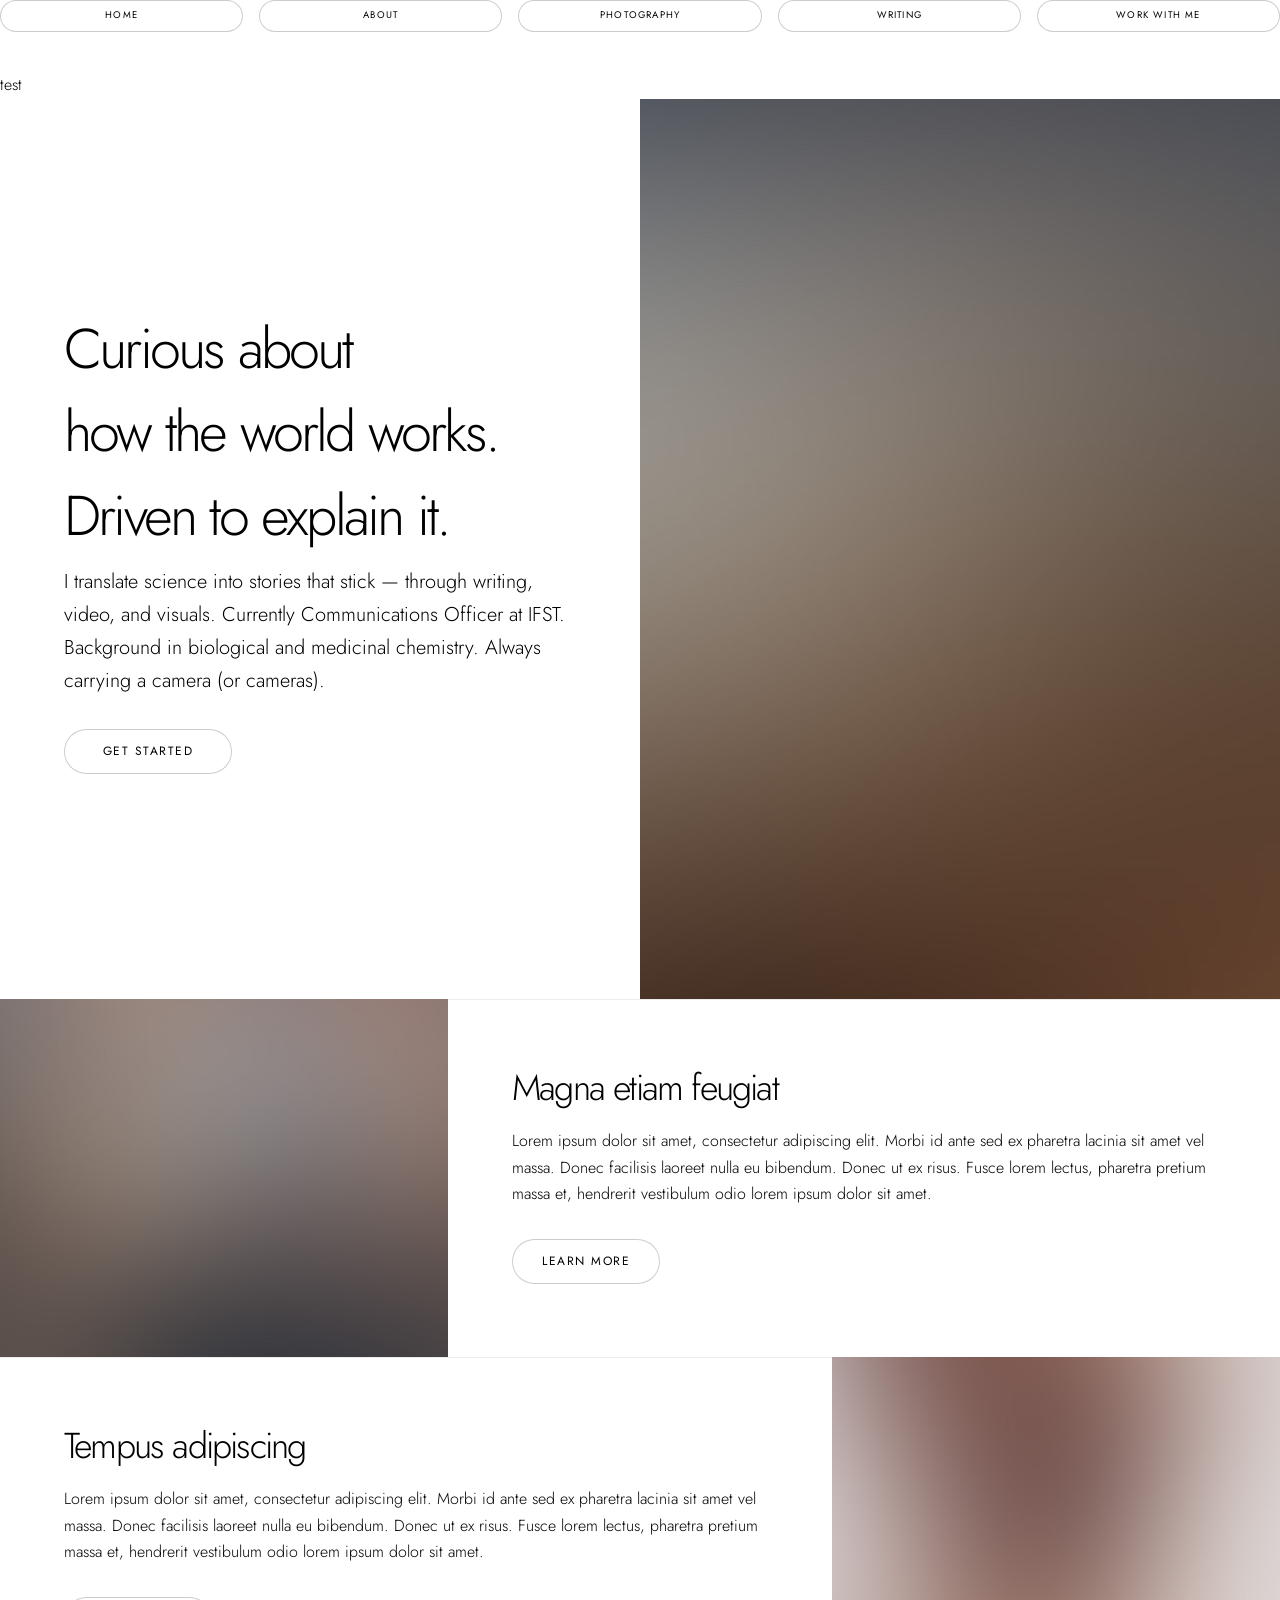
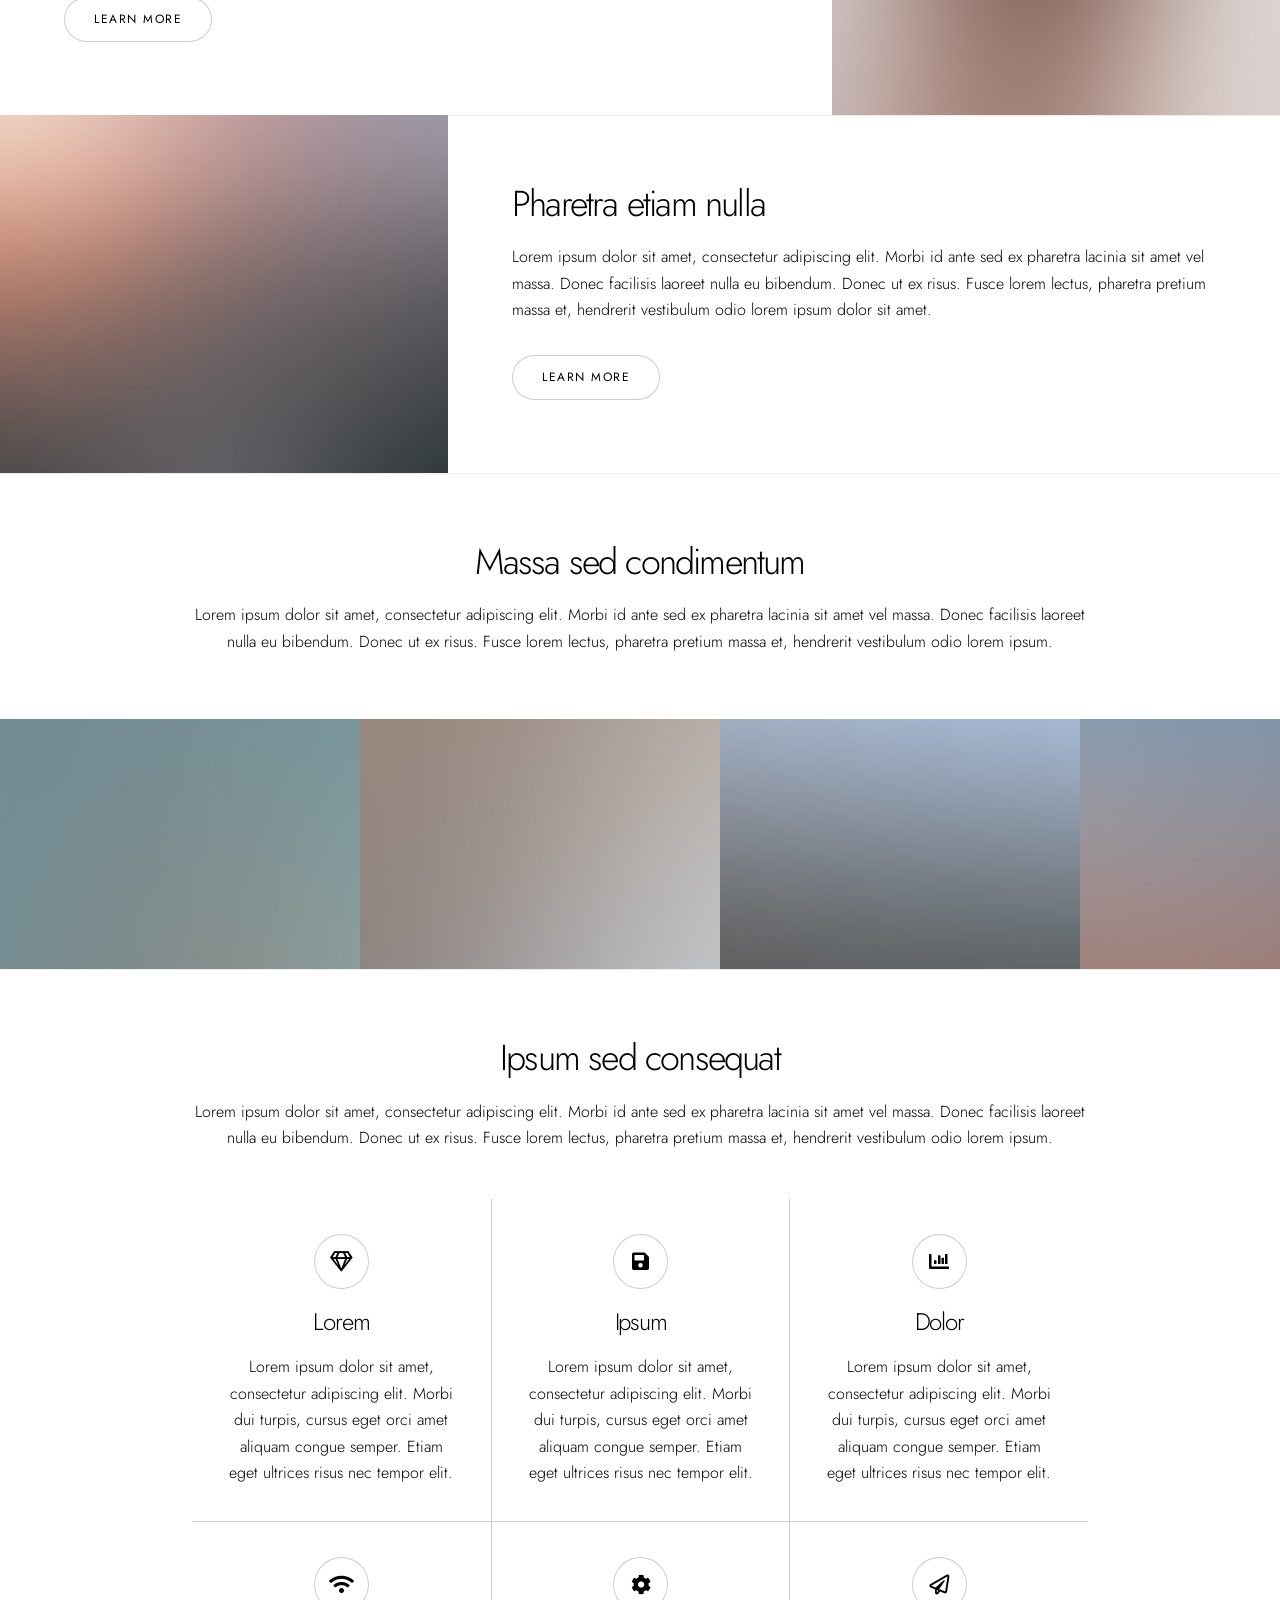
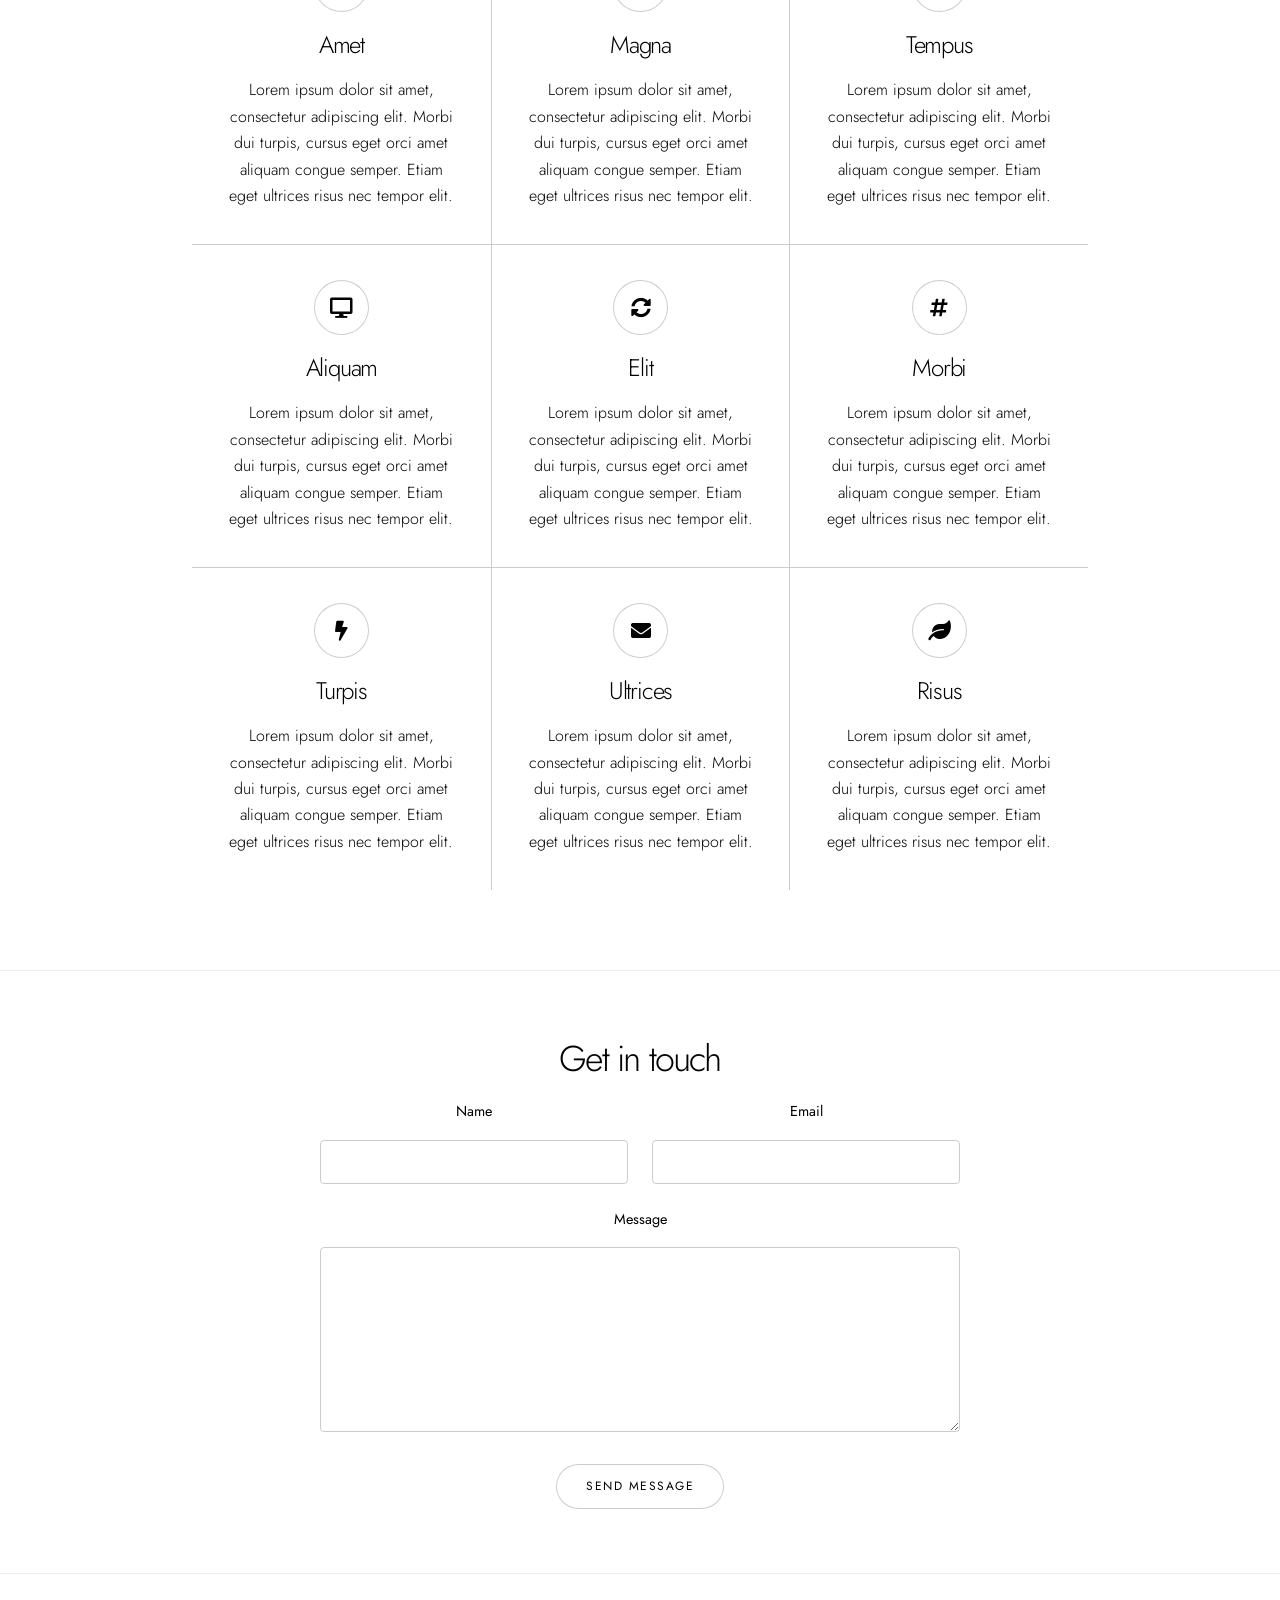
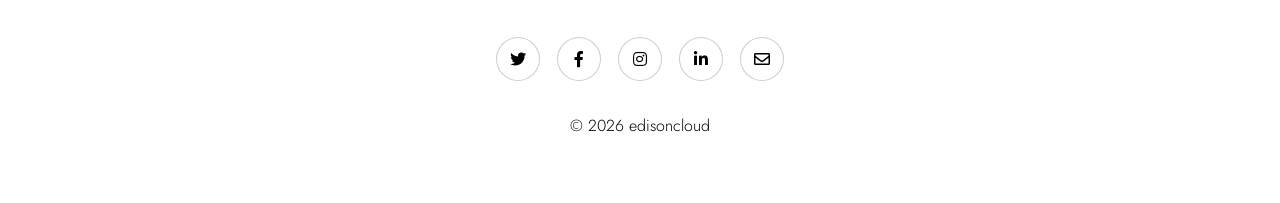
==== commit 7a4a5a06: "Update print statement from 'Hello' to 'Goodbye'" ====
--- a/html5up-story/index.html
+++ b/html5up-story/index.html
@@ -14,7 +14,7 @@
 	</head>
 	<body class="is-preload">
 		<!-- Nav Buttons -->
-		<div class="nav-buttons">
+		<div class="nav-buttons" style="display:flex; justify-content:flex-end; gap:1rem;">
 		<ul class="actions fit small">
 		<li><a href="index.html" class="button  fit small">Home</a></li>
 		<li><a href="about.html" class="button fit small">About</a></li>
--- a/html5up-story/assets/css/main.css
+++ b/html5up-story/assets/css/main.css
@@ -8601,9 +8601,3 @@
 			#wrapper.divided > .invert:first-child {
 				box-shadow: none !important;
 			}
-		.nav-buttons {
-  display: flex;
-  justify-content: flex-end;
-  gap: 1rem;
-  padding: 1rem 2rem;
-}
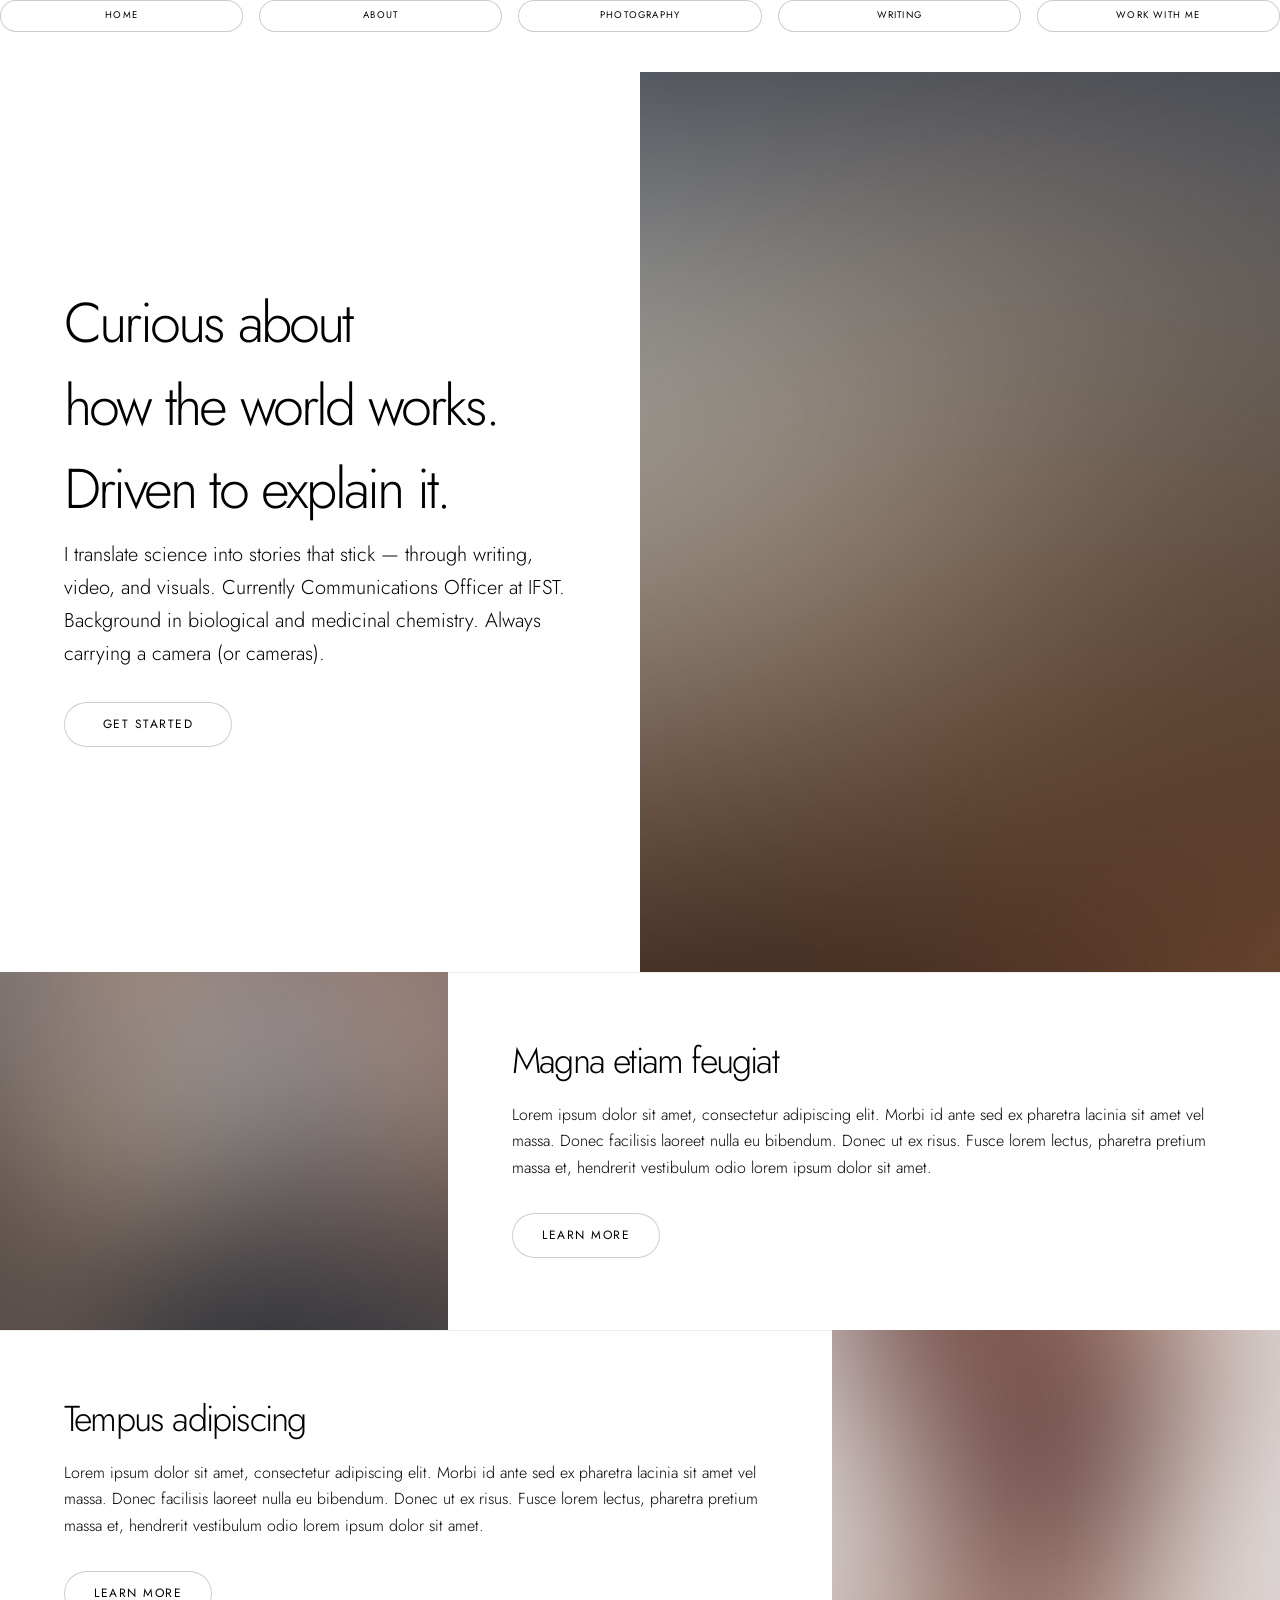
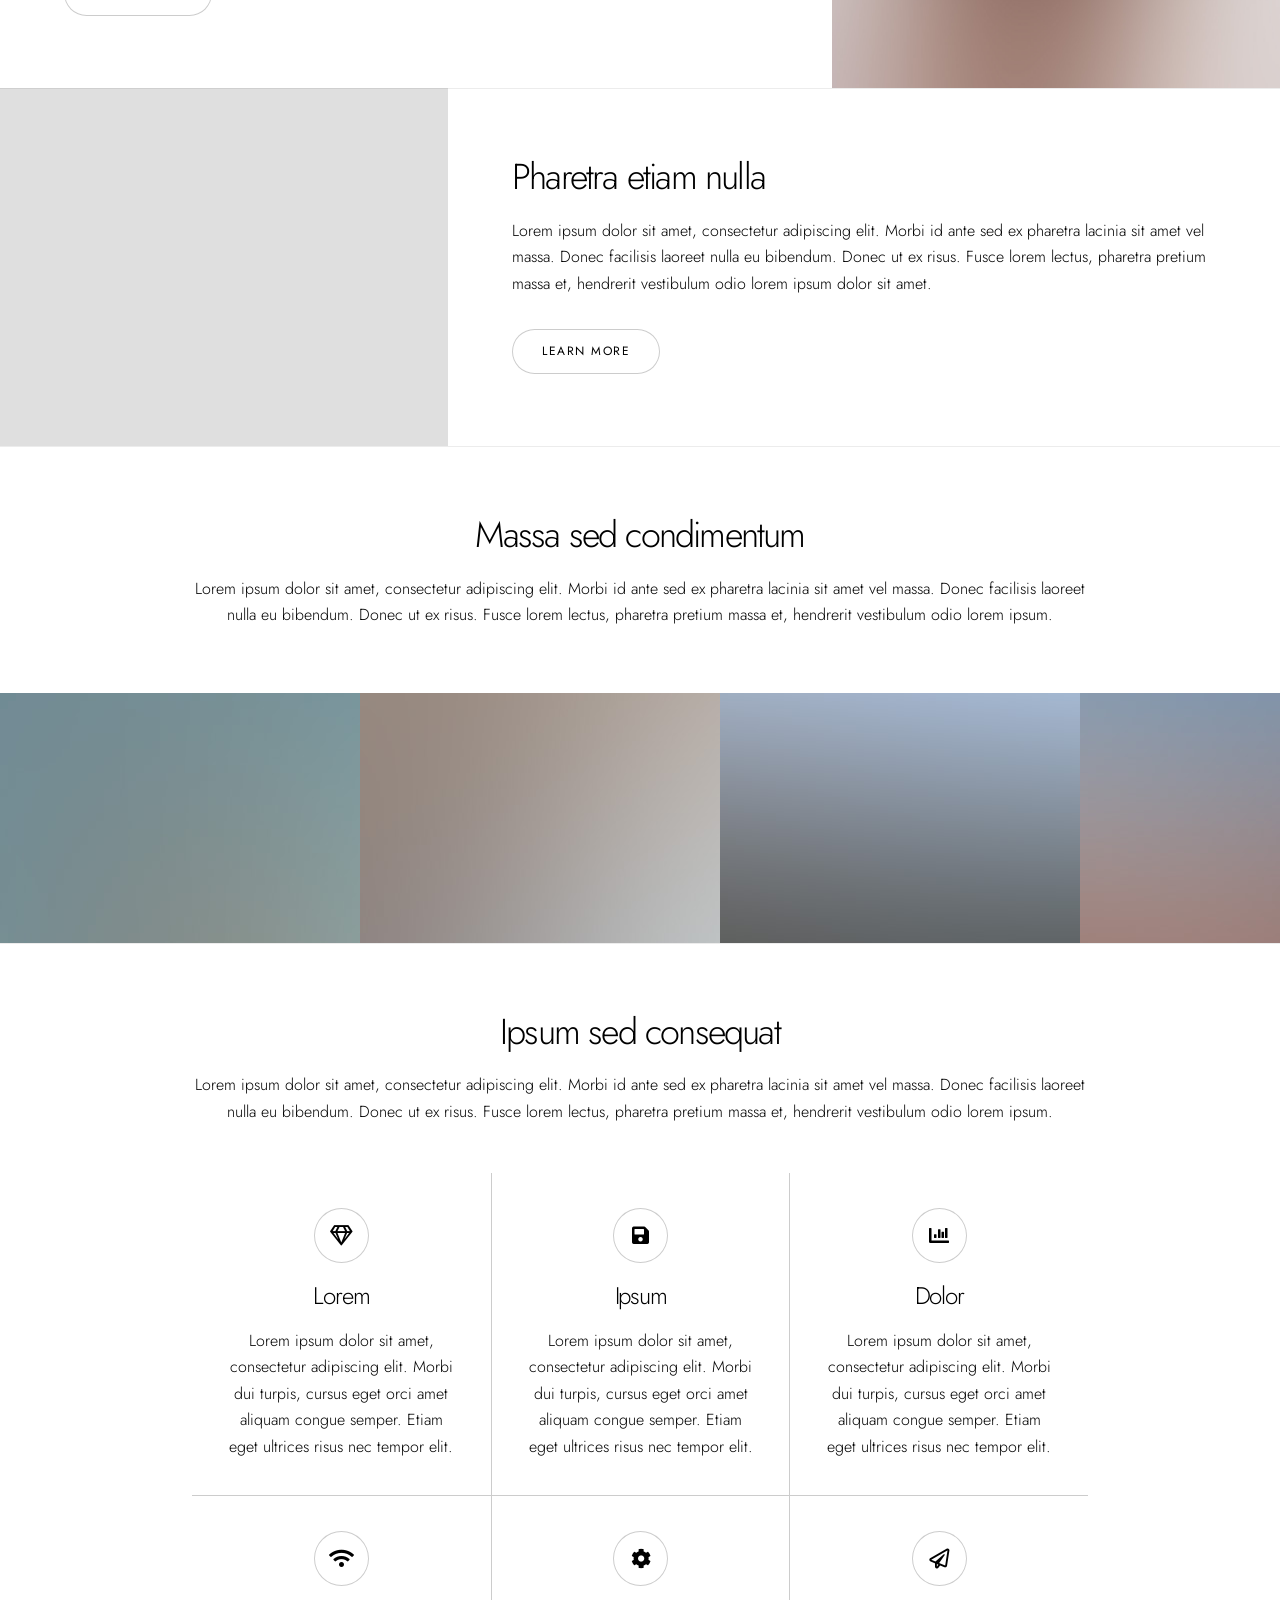
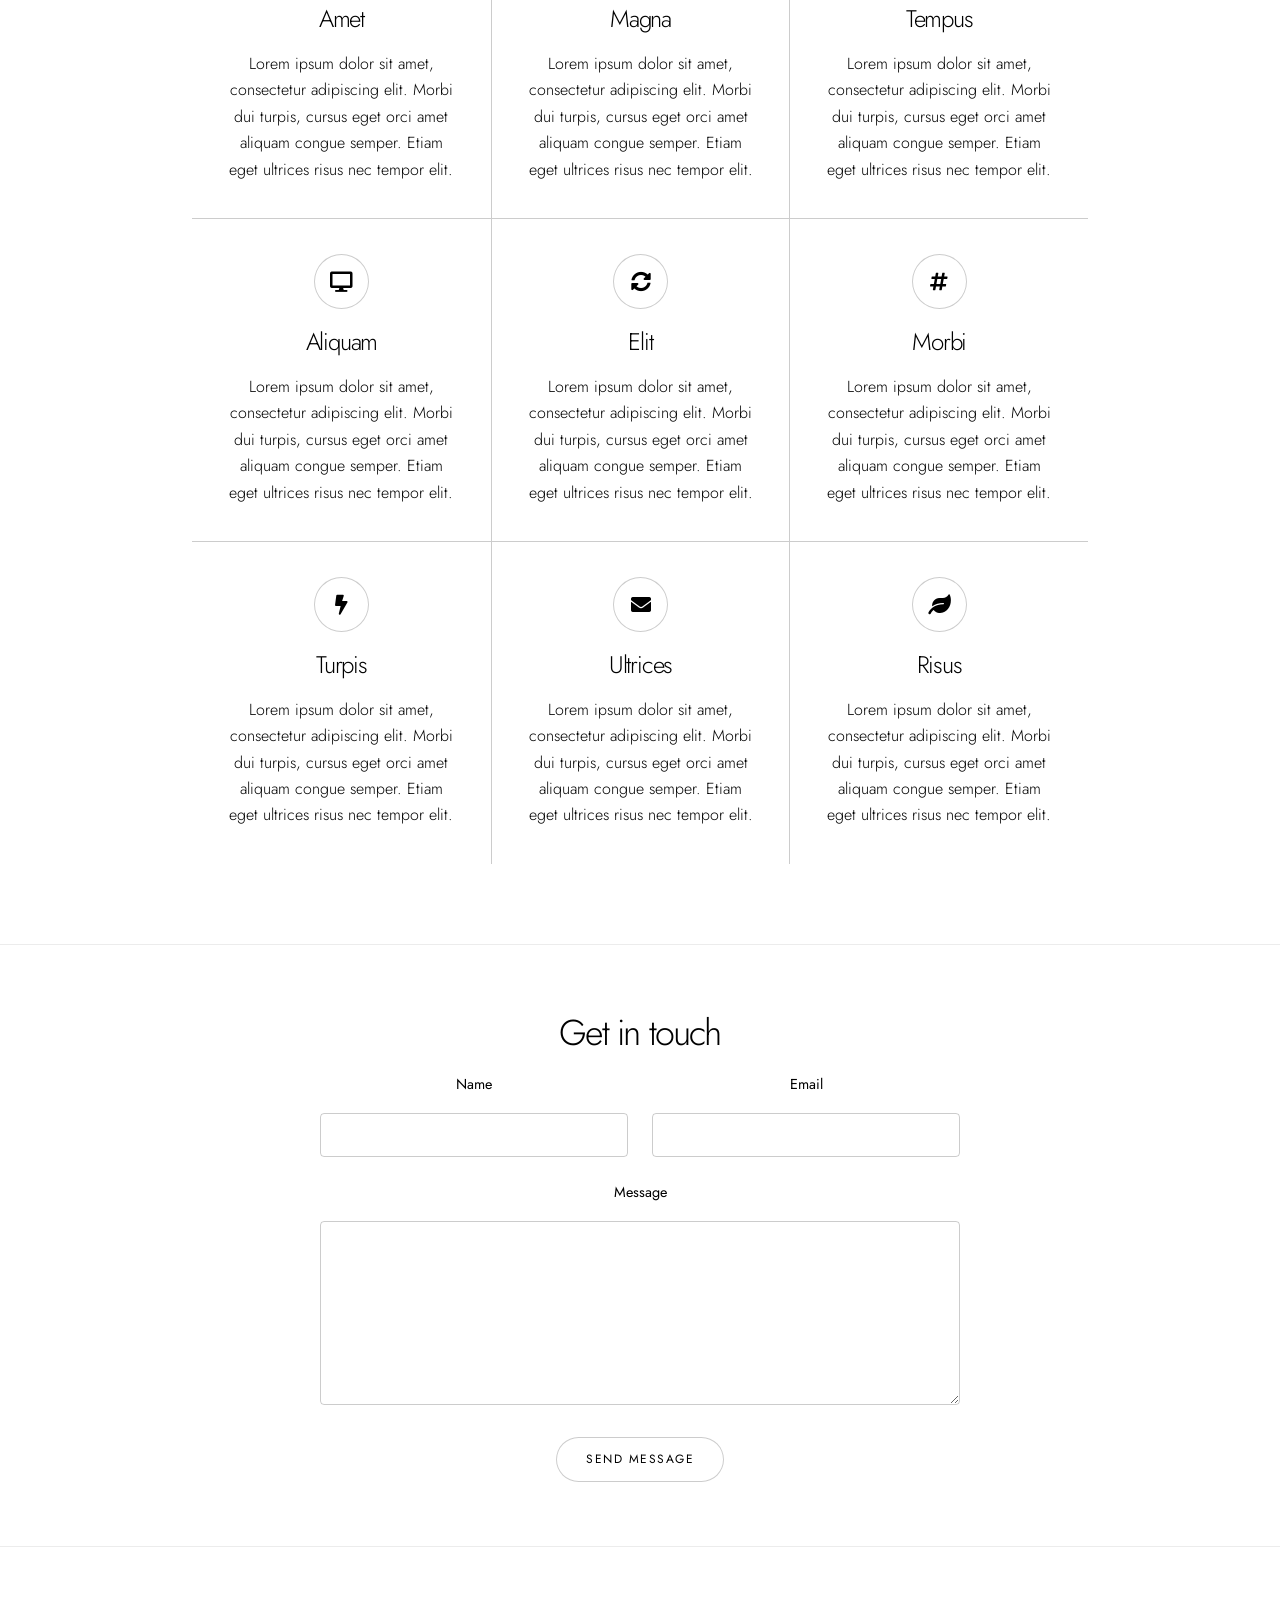
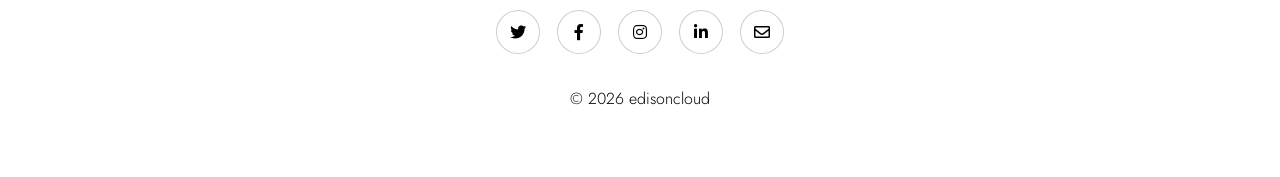
==== commit 9a08ece6: "Update index.html" ====
--- a/html5up-story/index.html
+++ b/html5up-story/index.html
@@ -24,7 +24,6 @@
 		</ul>
 </div>
 		
-test
 		<!-- Wrapper -->
 			<div id="wrapper" class="divided">
 
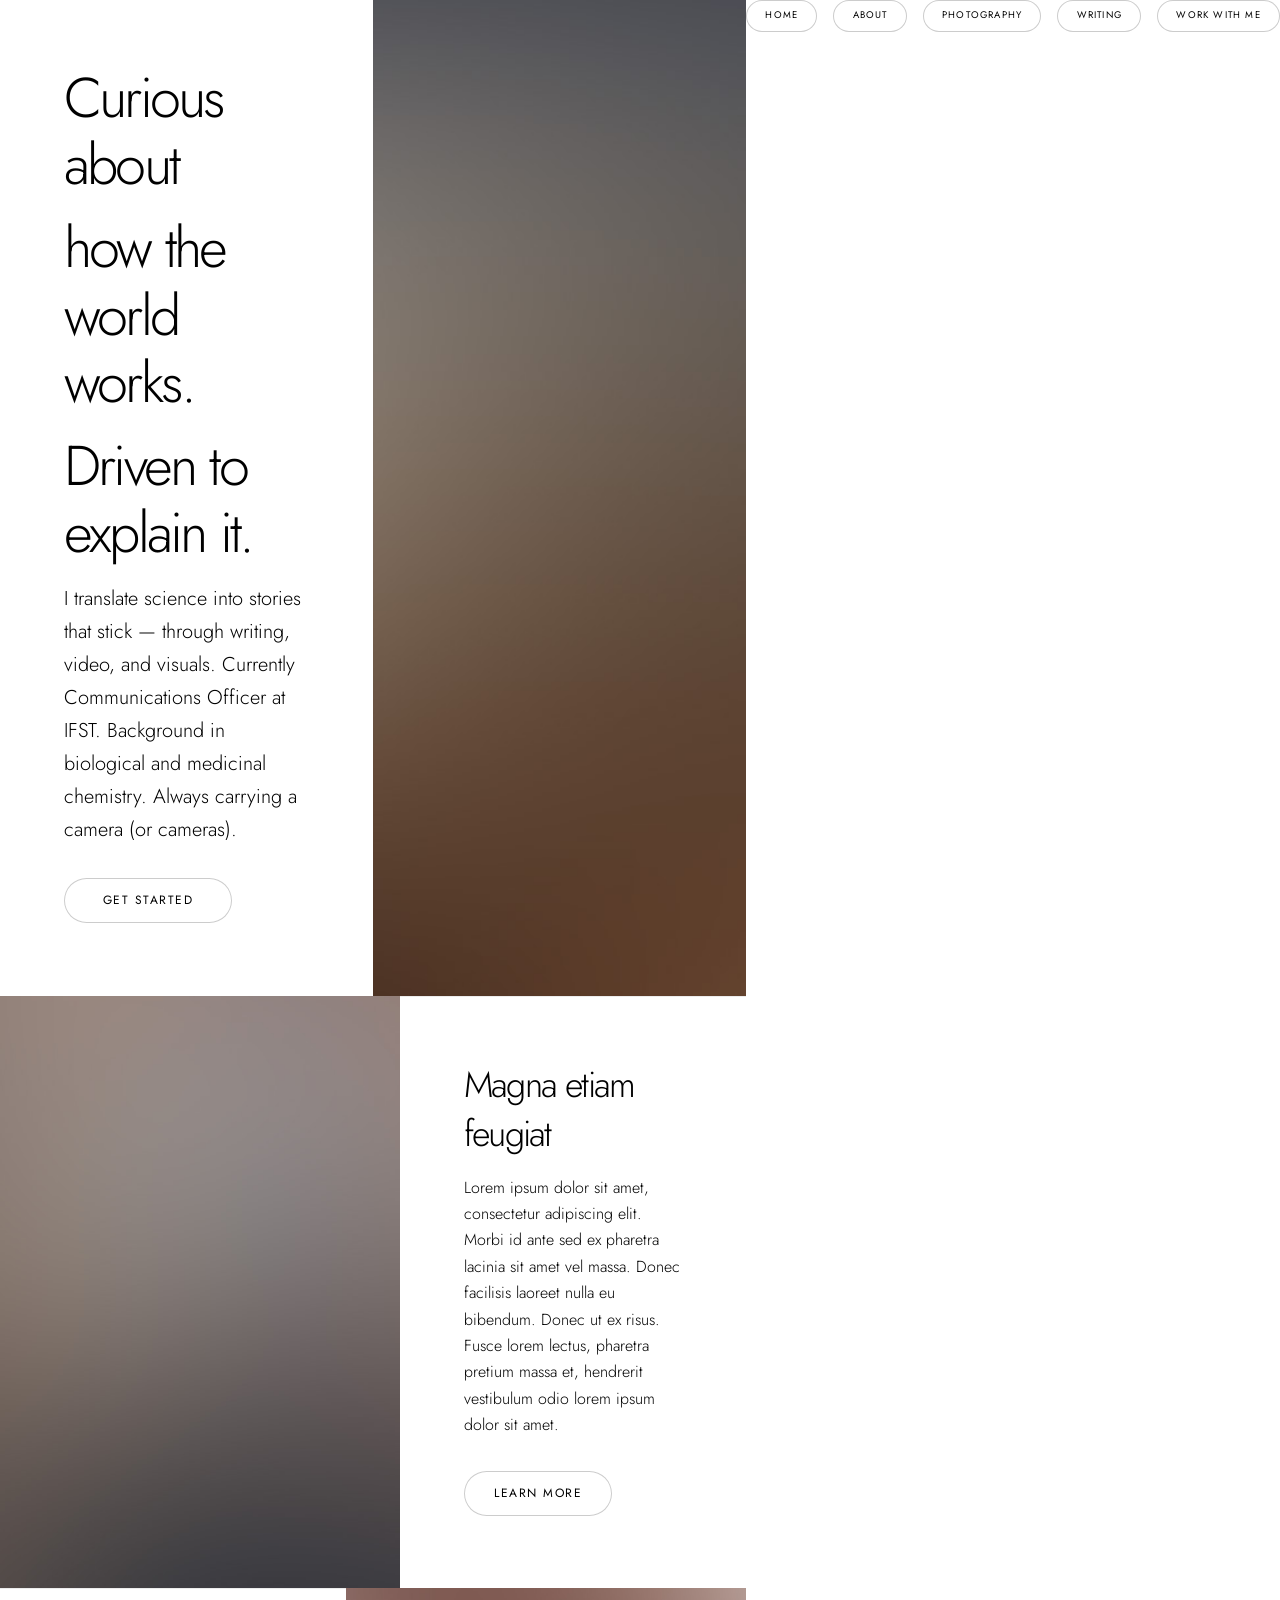
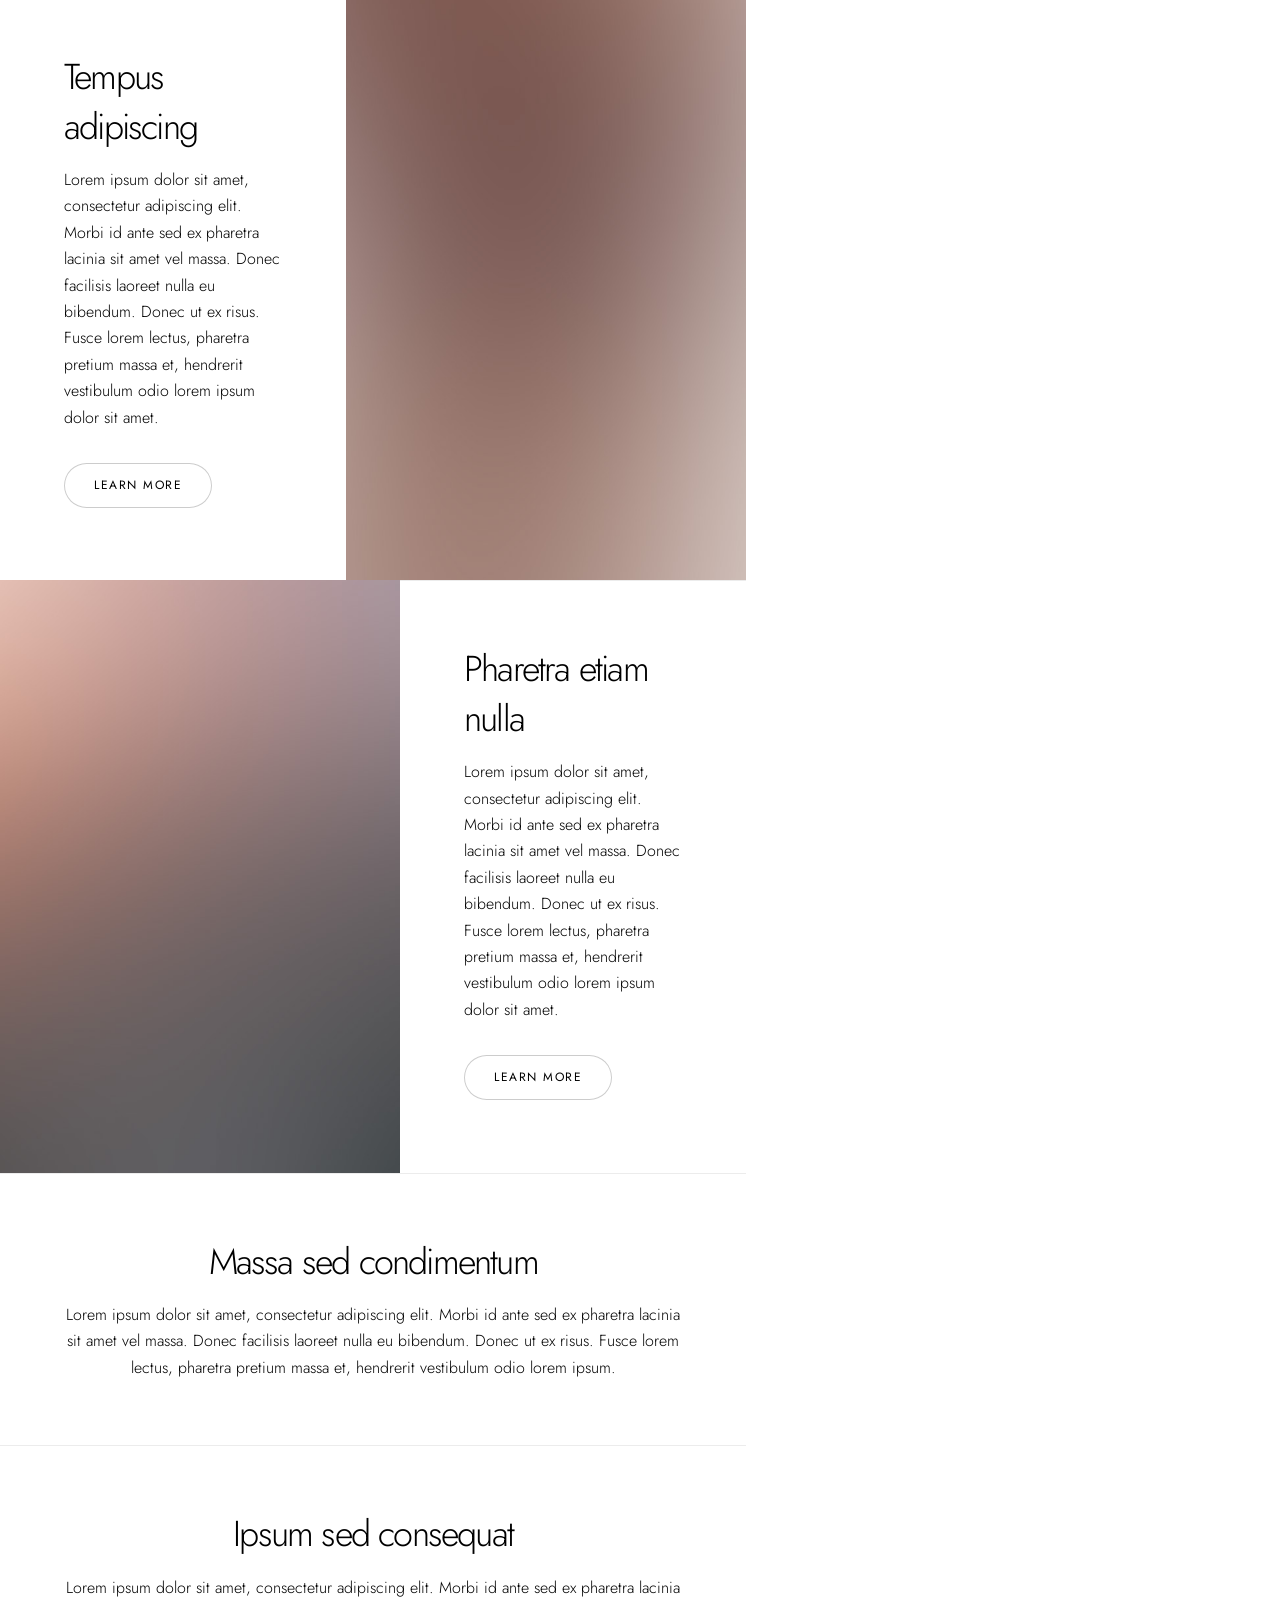
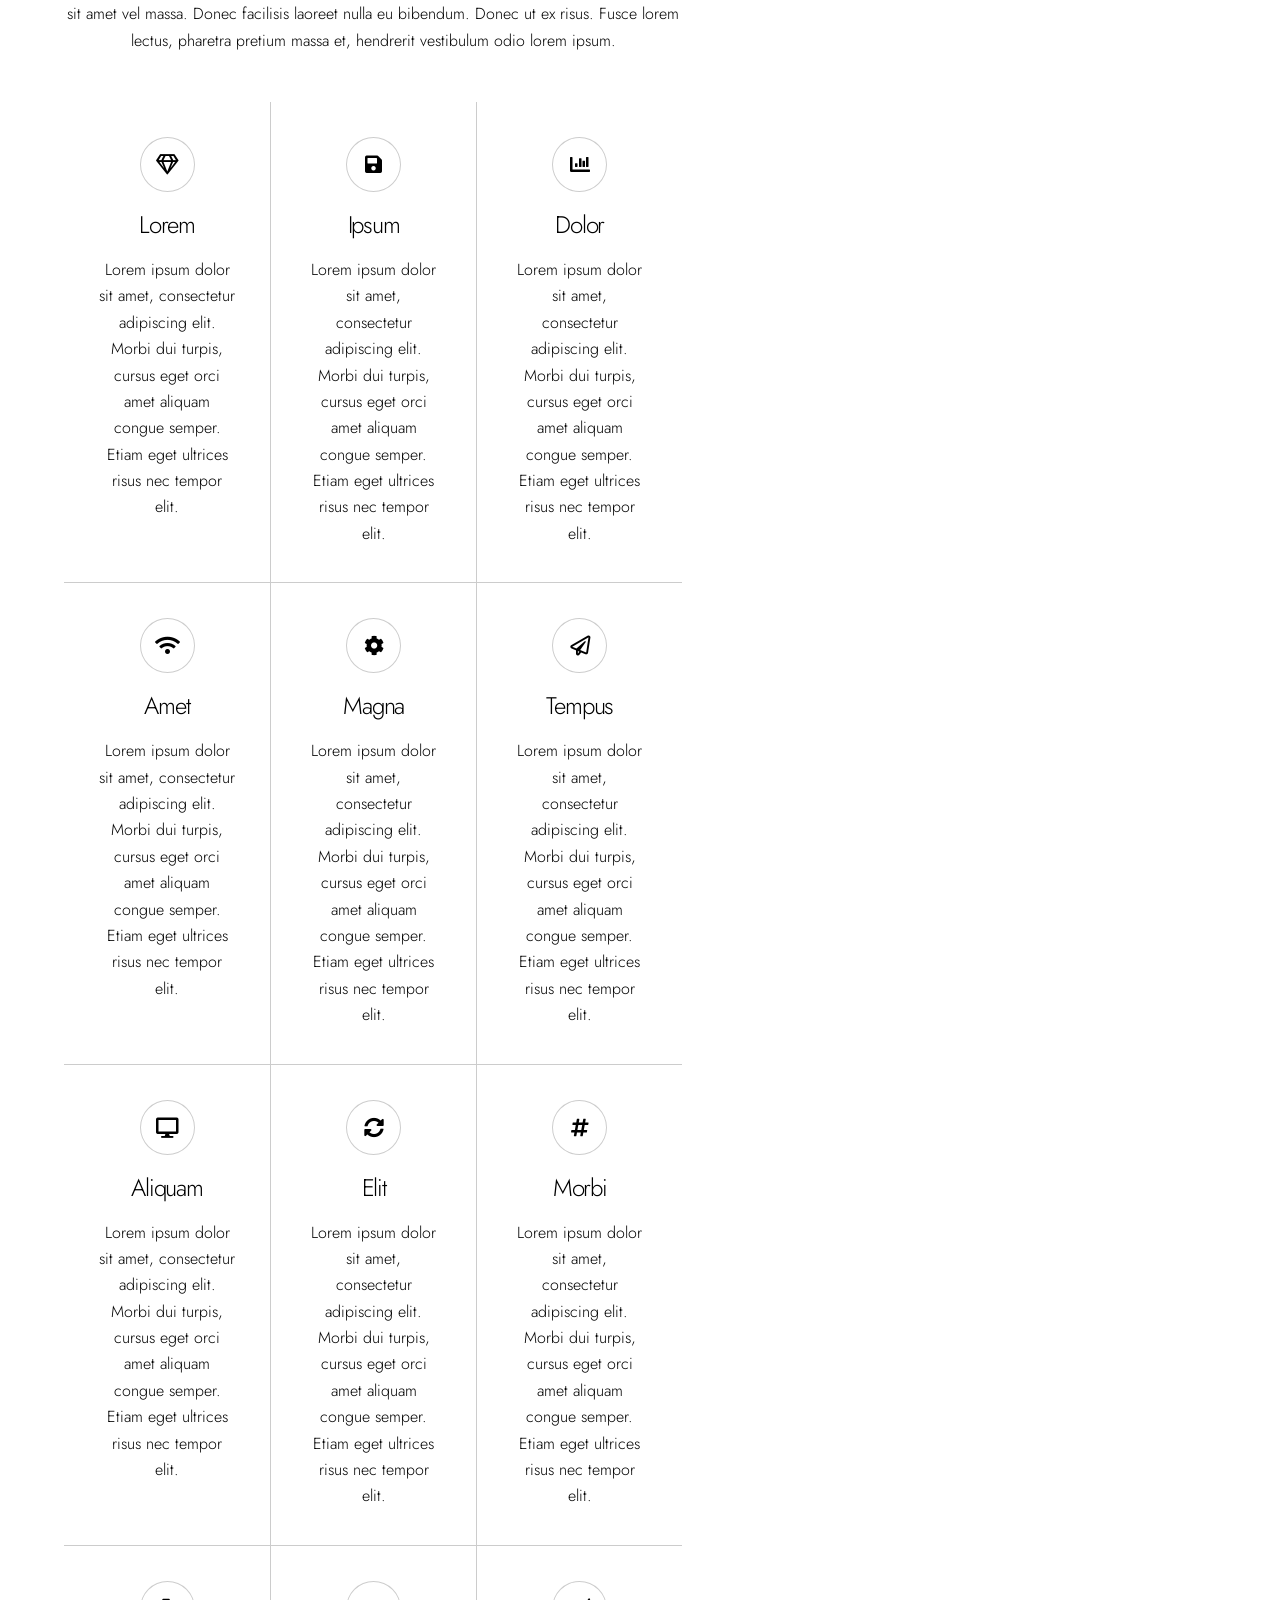
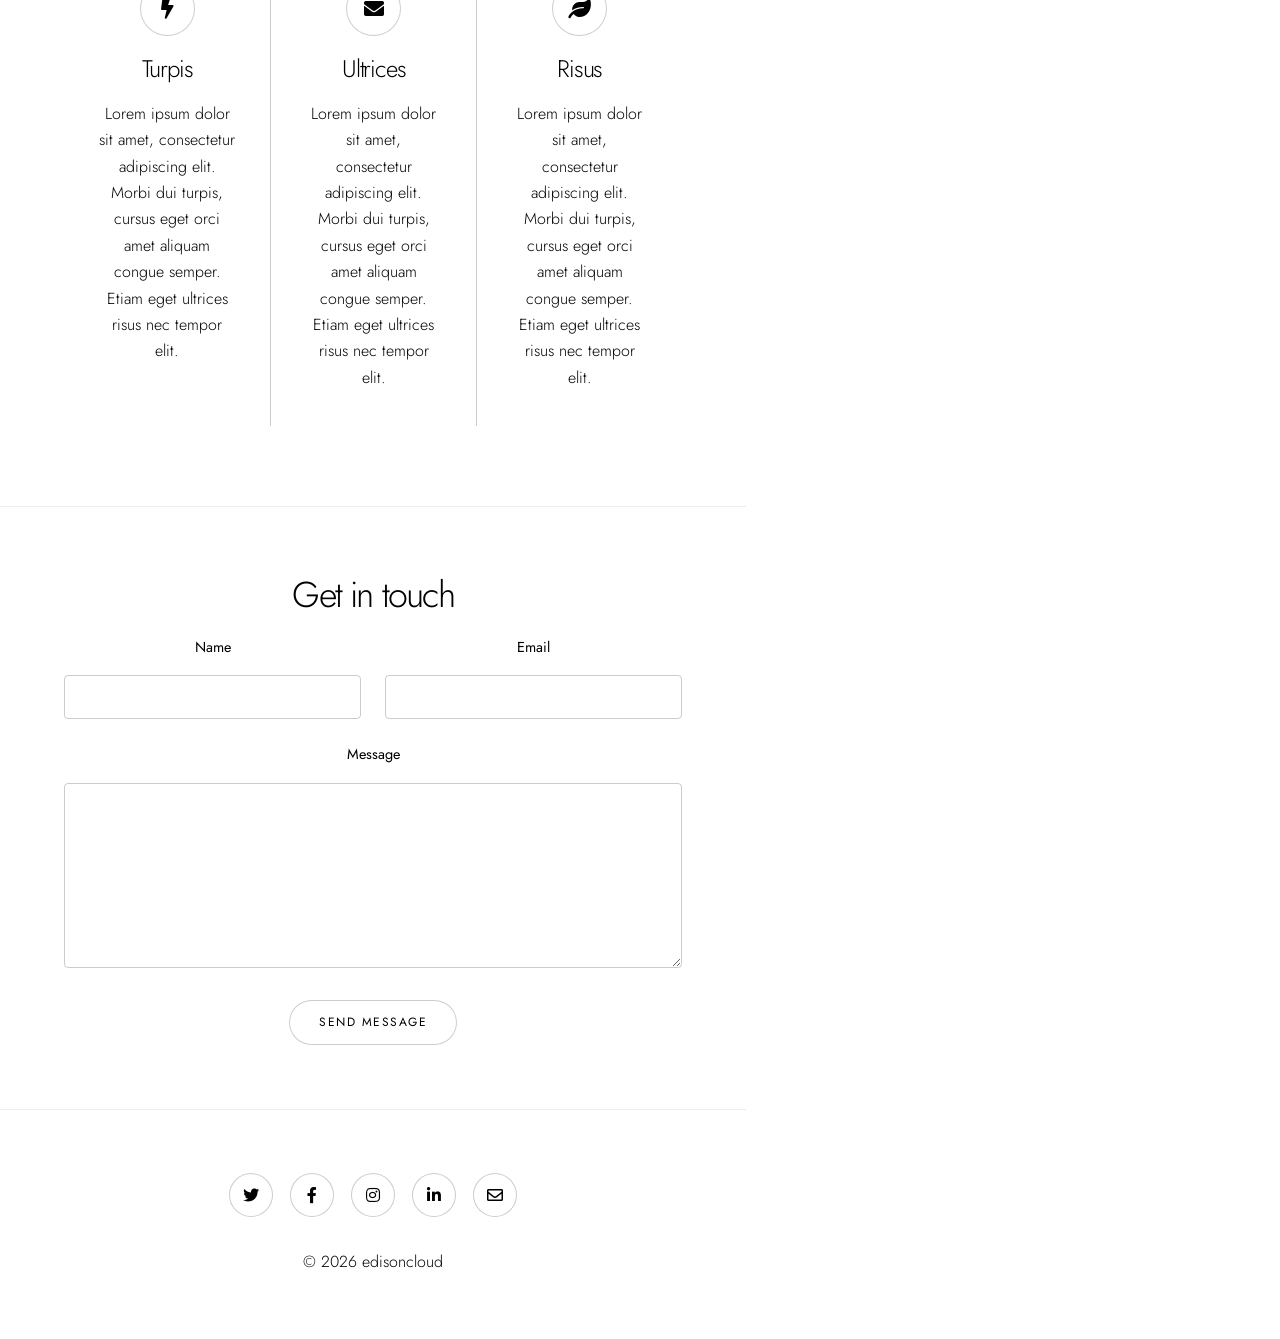
==== commit 26477280: "Update index.html" ====
--- a/html5up-story/index.html
+++ b/html5up-story/index.html
@@ -14,6 +14,7 @@
 	</head>
 	<body class="is-preload">
 		<!-- Nav Buttons -->
+		<section class="banner style1 orient-right content-align-right fullscreen onload-image-fade-in onload-content-fade-right">
 		<div class="nav-buttons" style="display:flex; justify-content:flex-end; gap:1rem;">
 		<ul class="actions fit small">
 		<li><a href="index.html" class="button  fit small">Home</a></li>
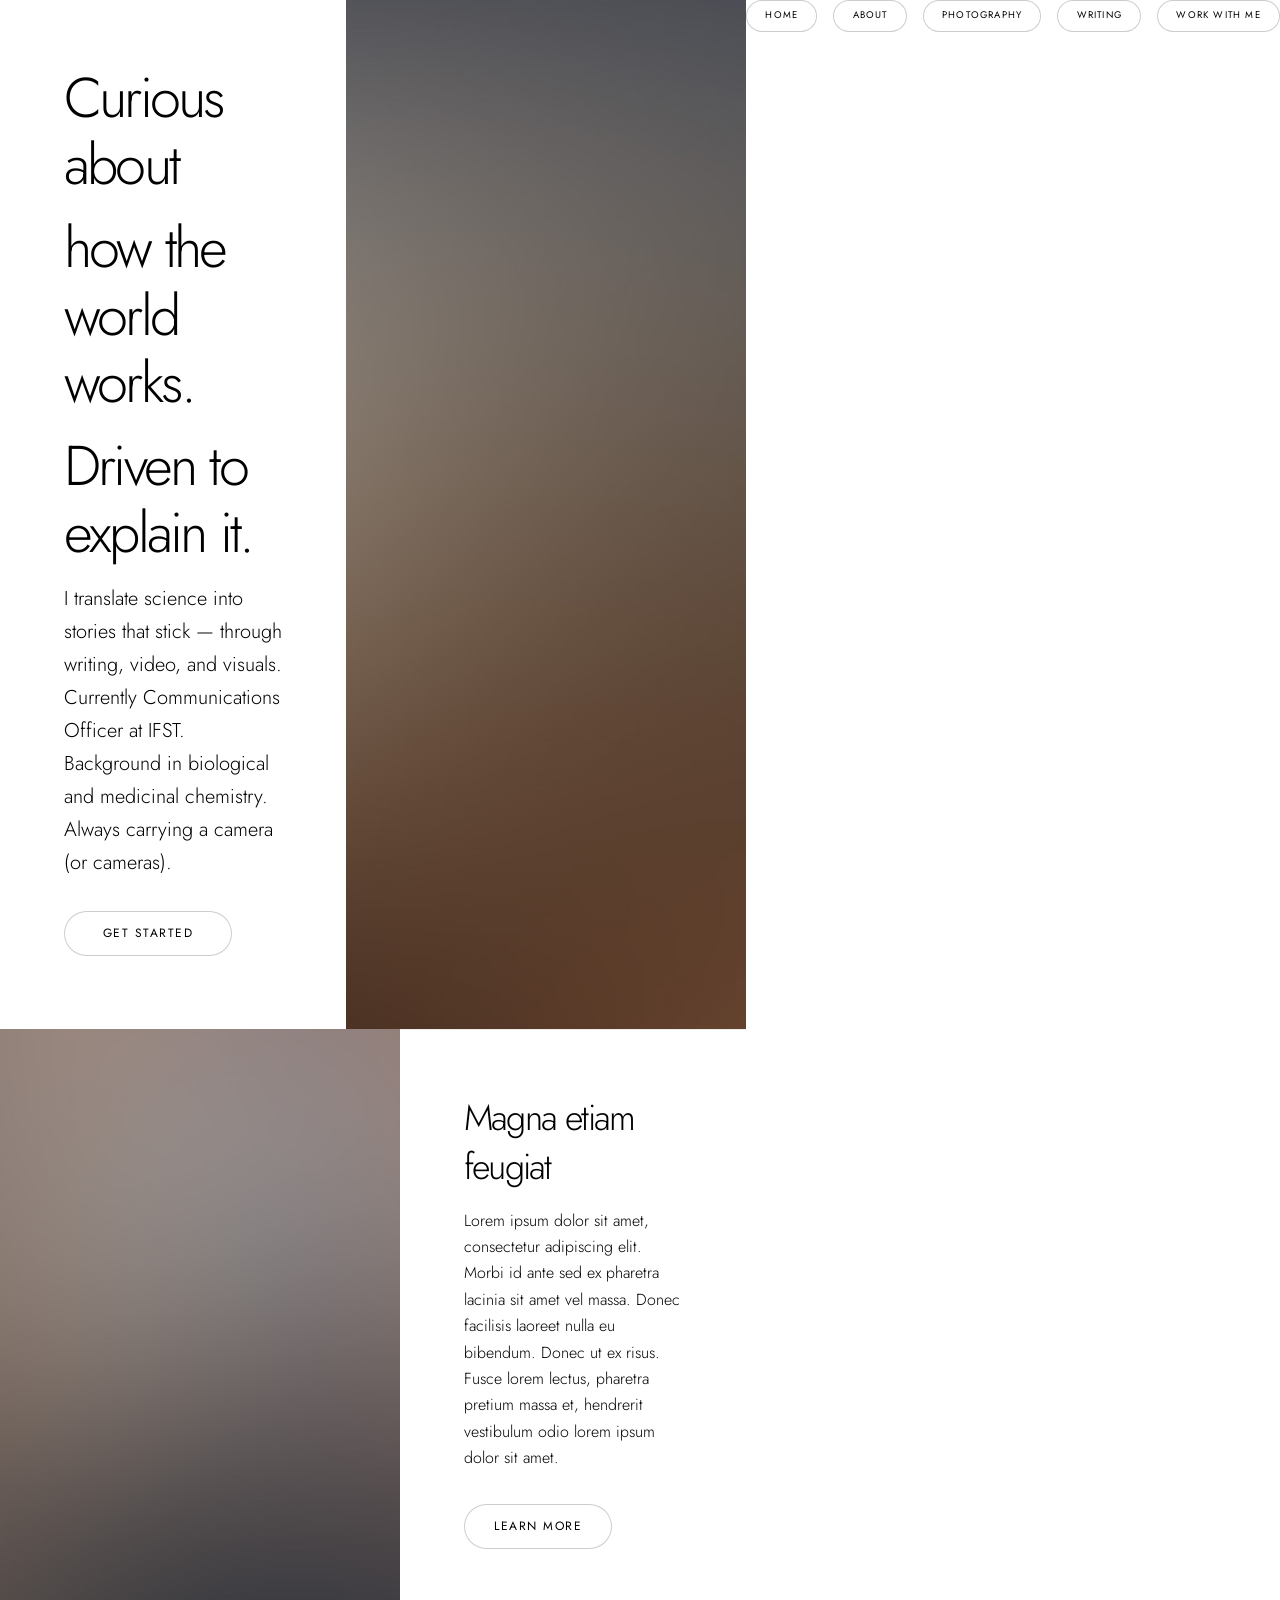
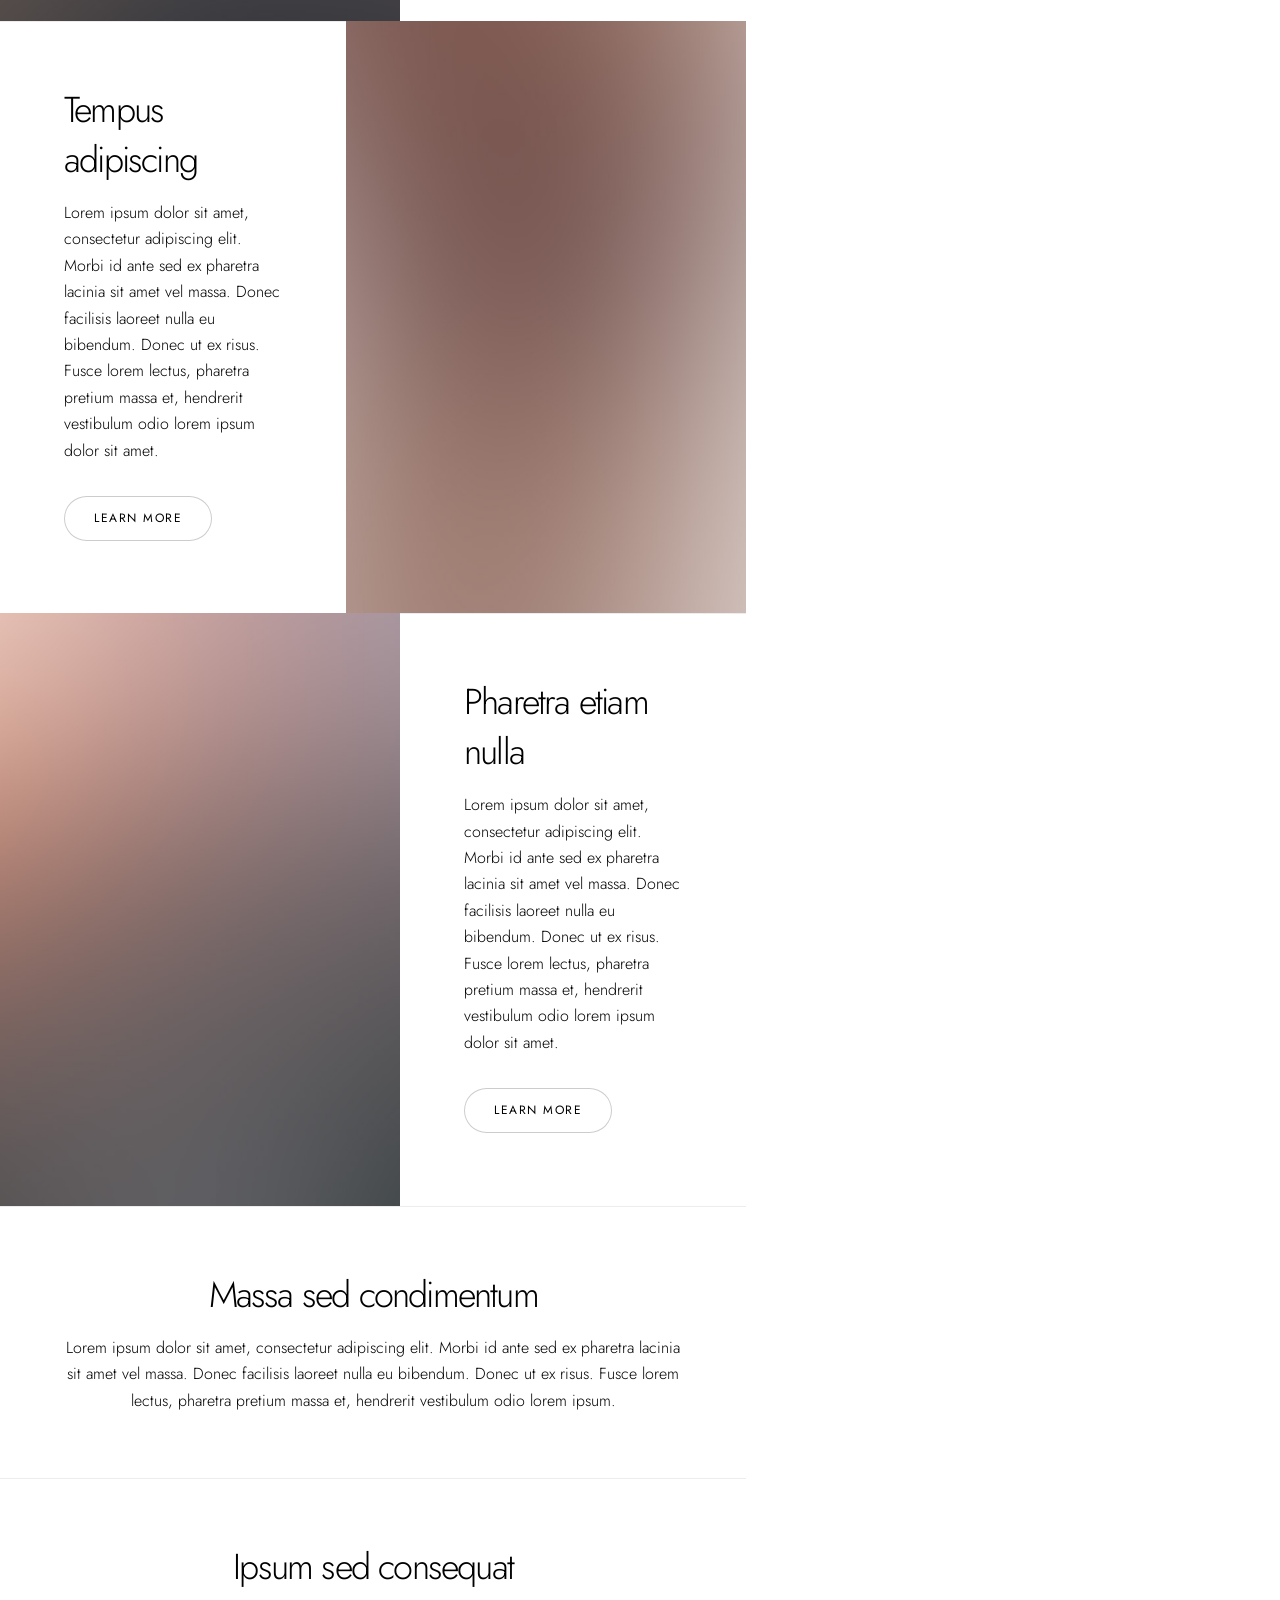
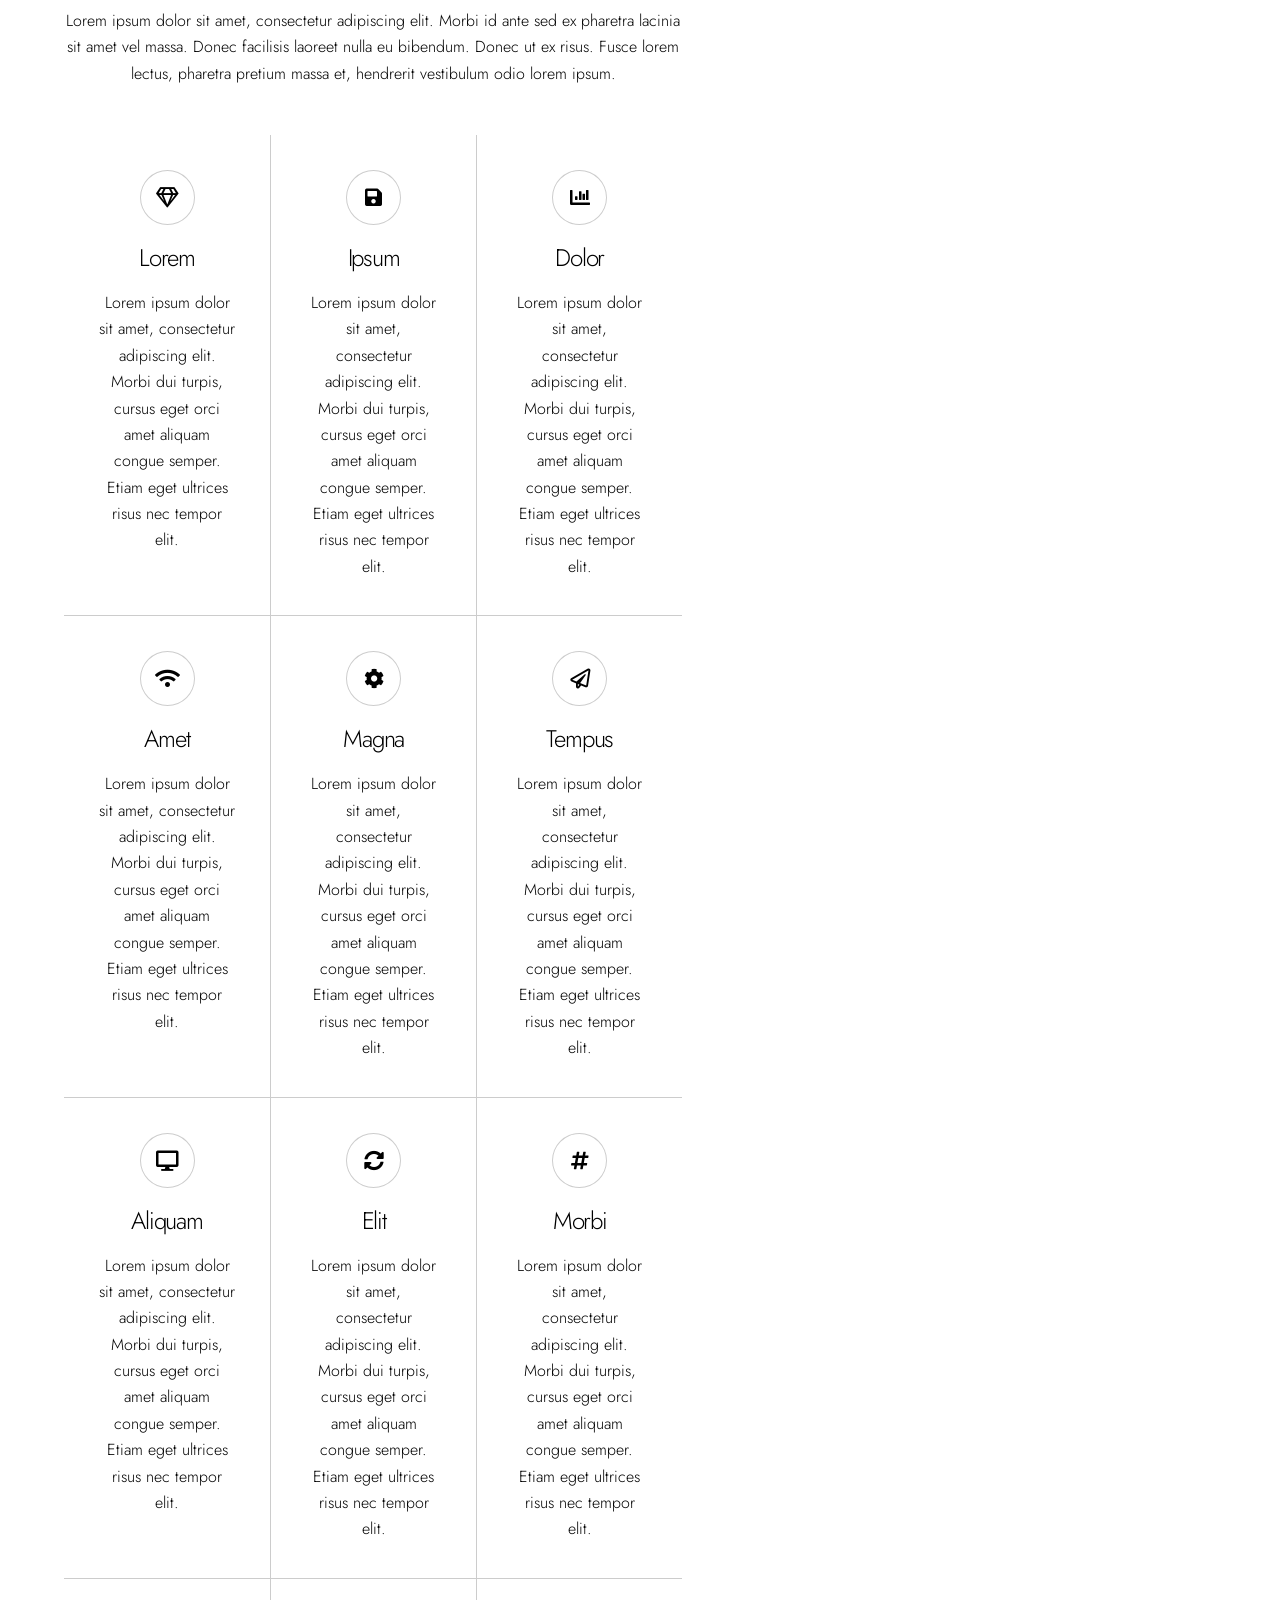
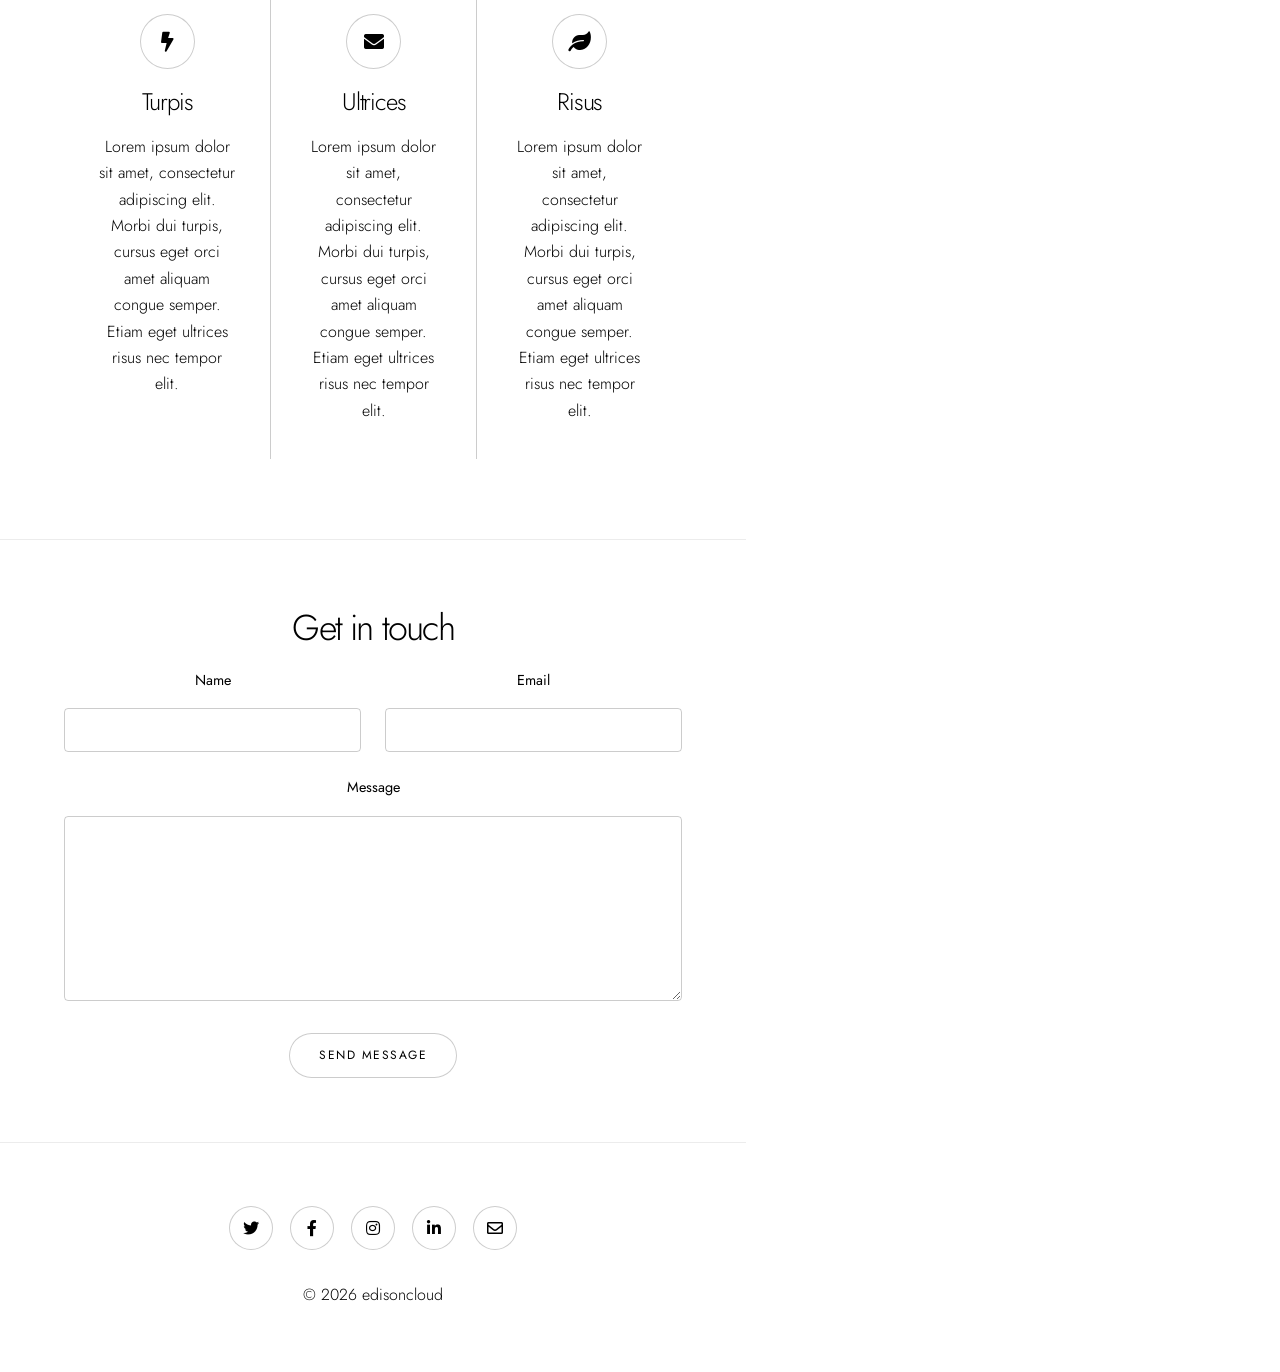
==== commit e2a3f12f: "Update index.html" ====
--- a/html5up-story/index.html
+++ b/html5up-story/index.html
@@ -14,7 +14,7 @@
 	</head>
 	<body class="is-preload">
 		<!-- Nav Buttons -->
-		<section class="banner style1 orient-right content-align-right fullscreen onload-image-fade-in onload-content-fade-right">
+		<section class="spotlight style1 orient-right content-align-right fullscreen onload-image-fade-in onload-content-fade-right">
 		<div class="nav-buttons" style="display:flex; justify-content:flex-end; gap:1rem;">
 		<ul class="actions fit small">
 		<li><a href="index.html" class="button  fit small">Home</a></li>
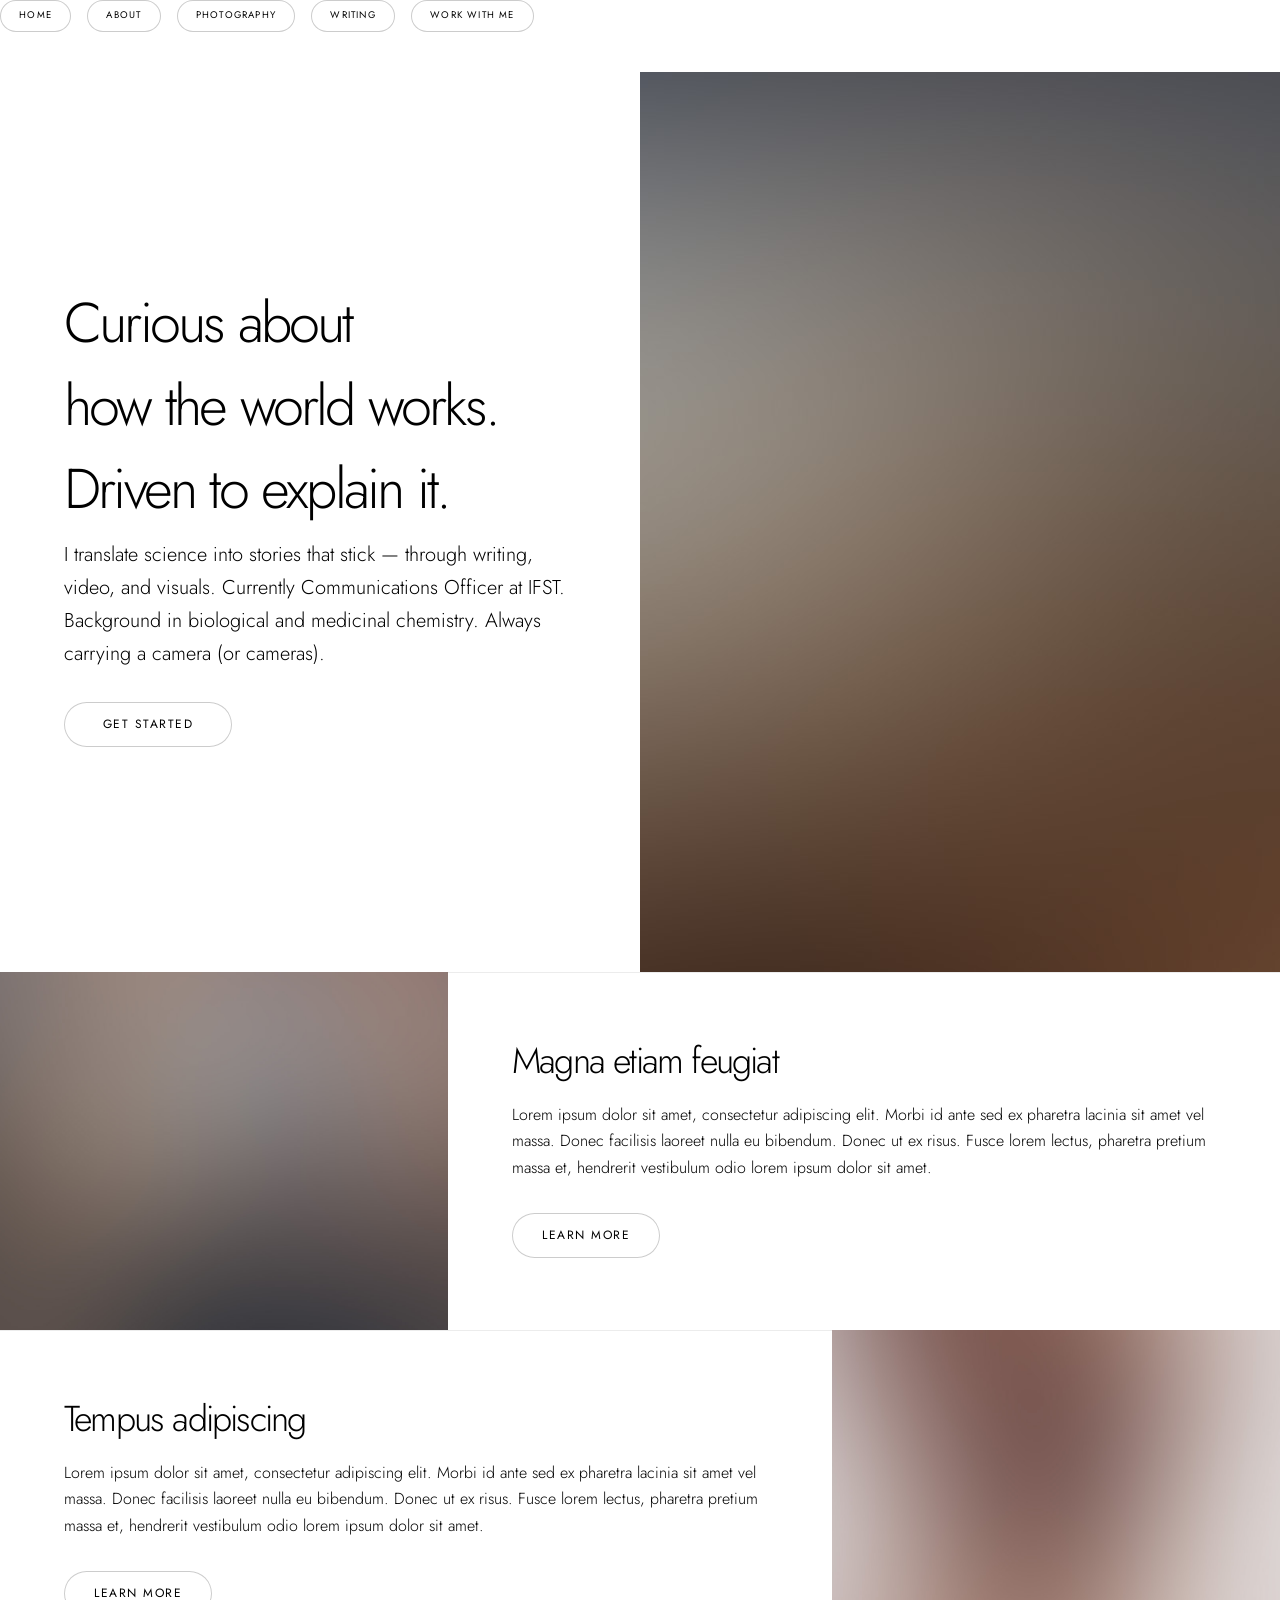
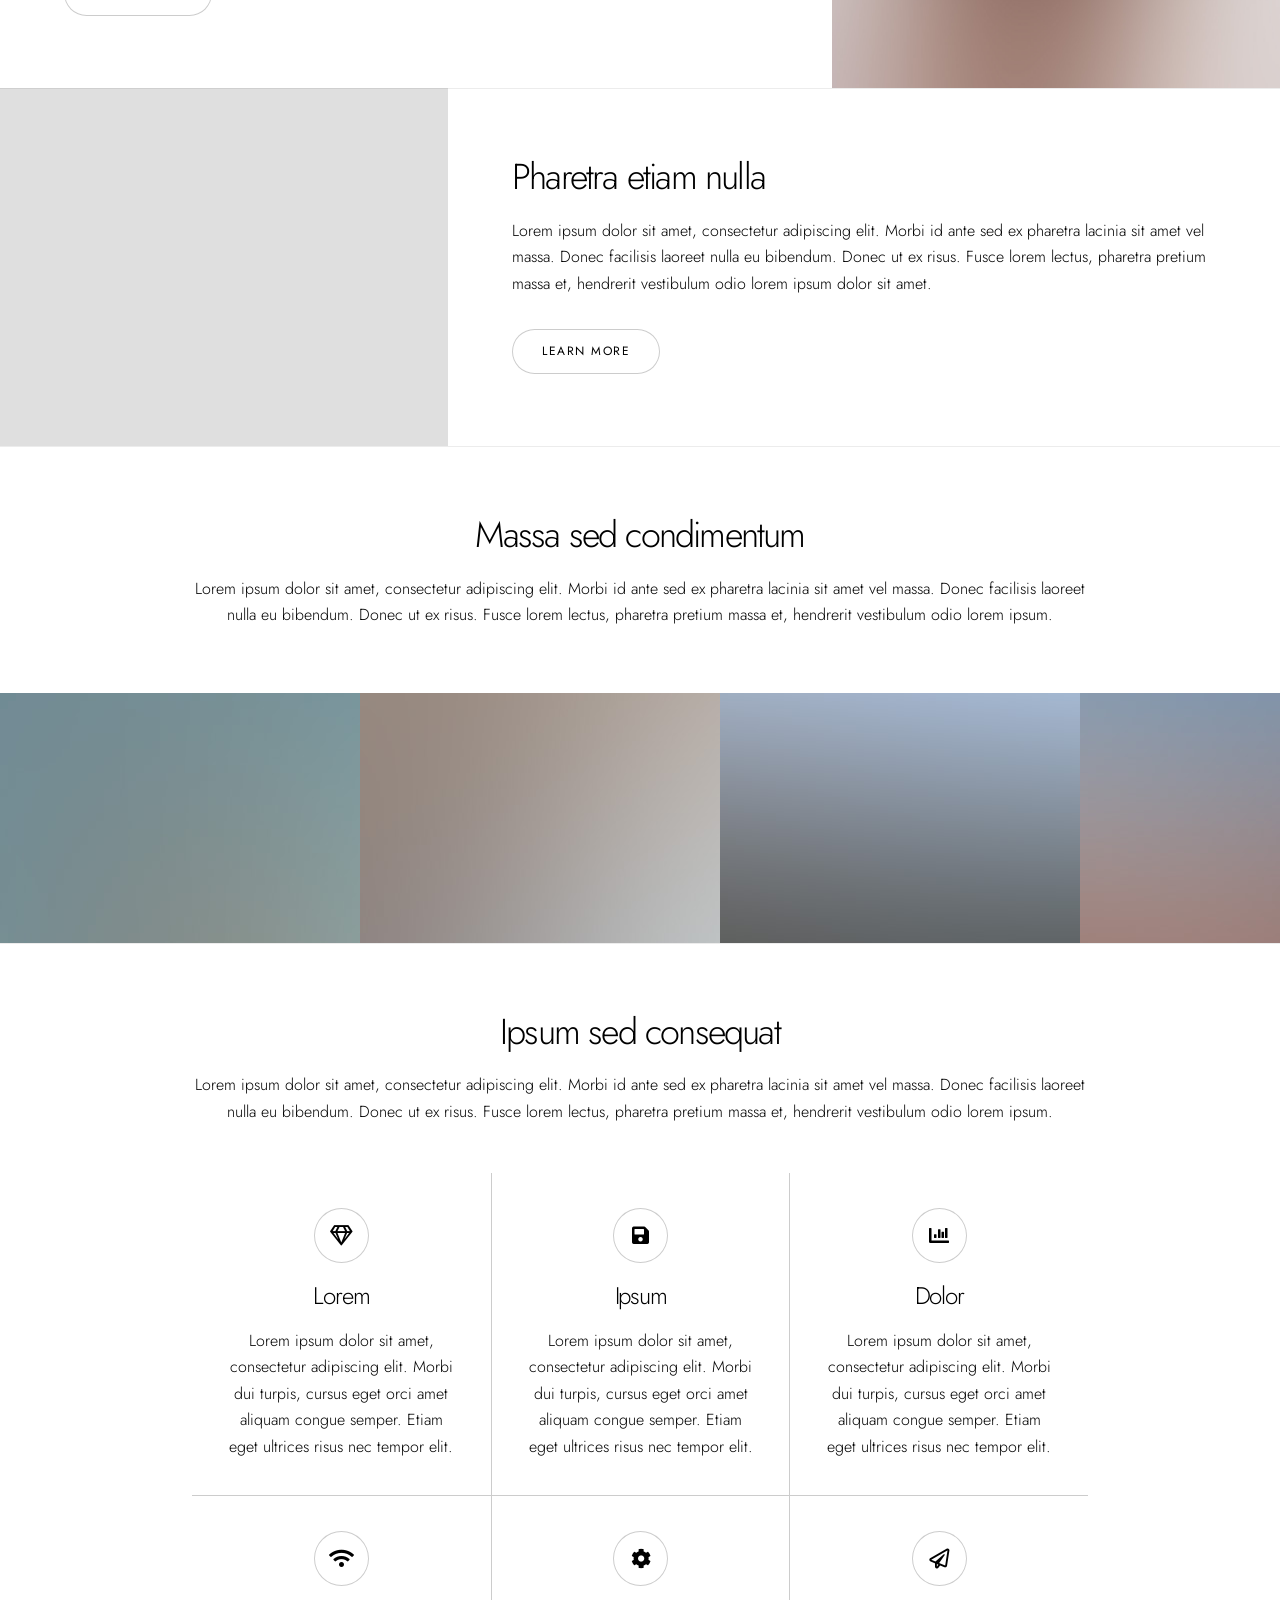
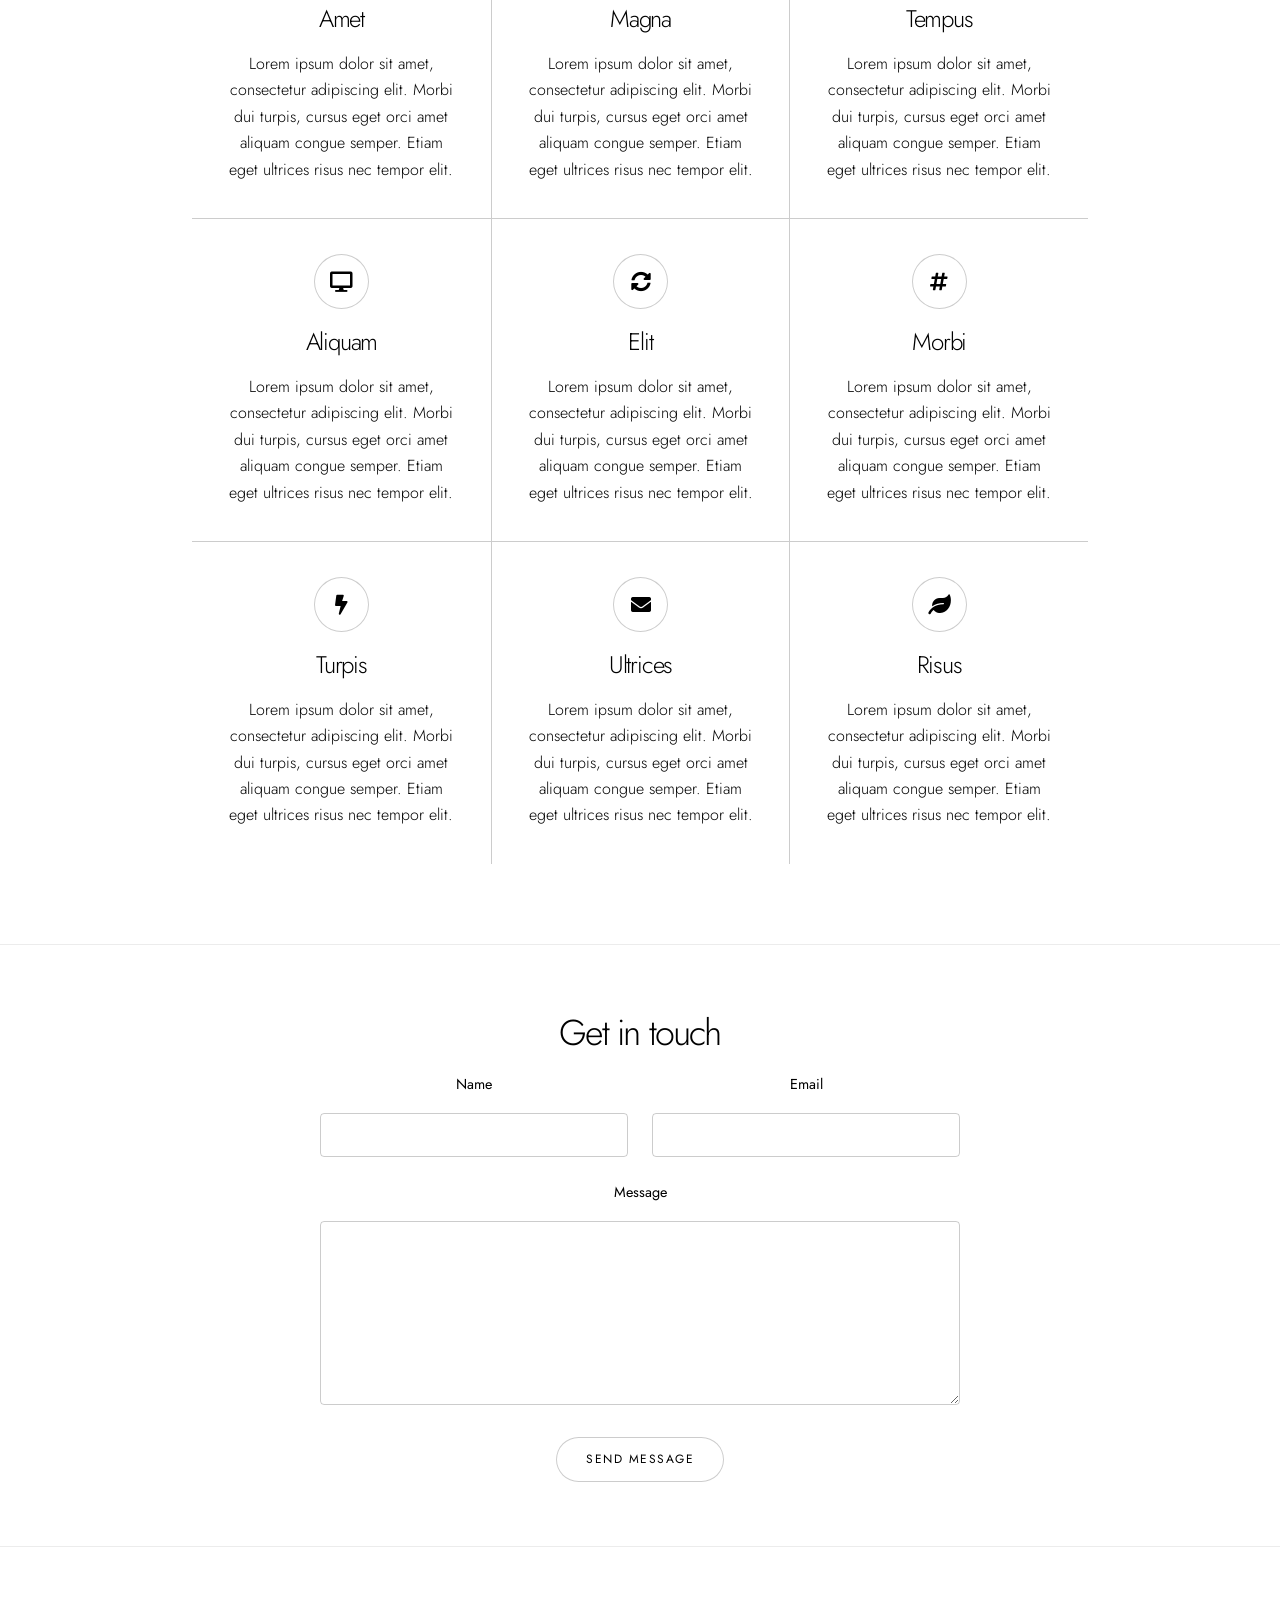
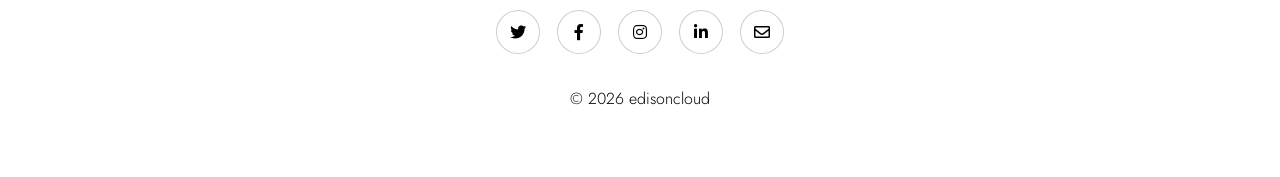
==== commit cf7c390c: "Update print statement from 'Hello' to 'Goodbye'" ====
--- a/html5up-story/index.html
+++ b/html5up-story/index.html
@@ -15,15 +15,17 @@
 	<body class="is-preload">
 		<!-- Nav Buttons -->
 		<section class="spotlight style1 orient-right content-align-right fullscreen onload-image-fade-in onload-content-fade-right">
-		<div class="nav-buttons" style="display:flex; justify-content:flex-end; gap:1rem;">
-		<ul class="actions fit small">
-		<li><a href="index.html" class="button  fit small">Home</a></li>
-		<li><a href="about.html" class="button fit small">About</a></li>
-		<li><a href="photography.html" class="button fit small">Photography</a></li>
-		<li><a href="writing.html" class="button fit small">Writing</a></li>
-		<li><a href="workwithme.html" class="button fit small">Work with me</a></li>
-		</ul>
-</div>
+			<div class="nav-buttons" style="display:flex; justify-content:flex-end; gap:1rem;">
+				<ul class="actions fit small">
+					<li><a href="index.html" class="button  fit small">Home</a></li>
+					<li><a href="about.html" class="button fit small">About</a></li>
+					<li><a href="photography.html" class="button fit small">Photography</a></li>
+					<li><a href="writing.html" class="button fit small">Writing</a></li>
+					<li><a href="workwithme.html" class="button fit small">Work with me</a></li>
+				</ul>
+			</div>
+		</section>	
+			
 		
 		<!-- Wrapper -->
 			<div id="wrapper" class="divided">
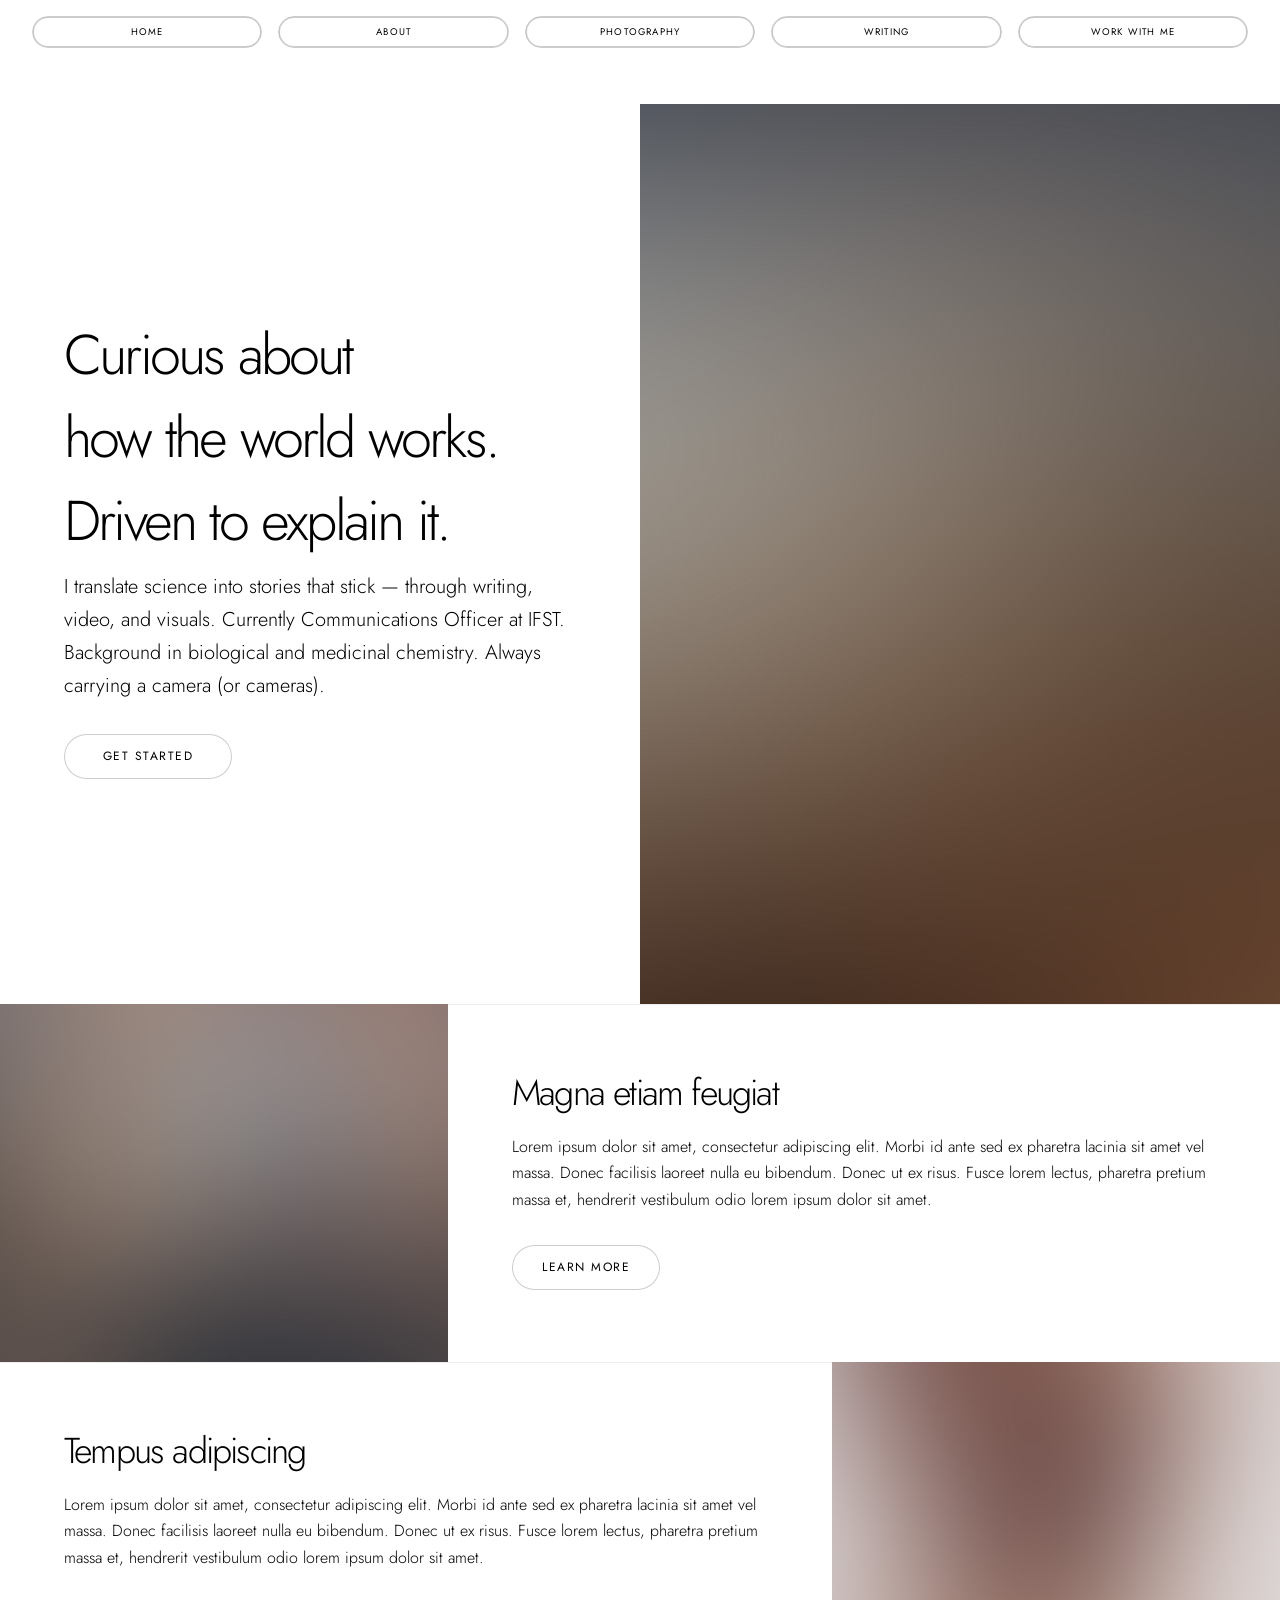
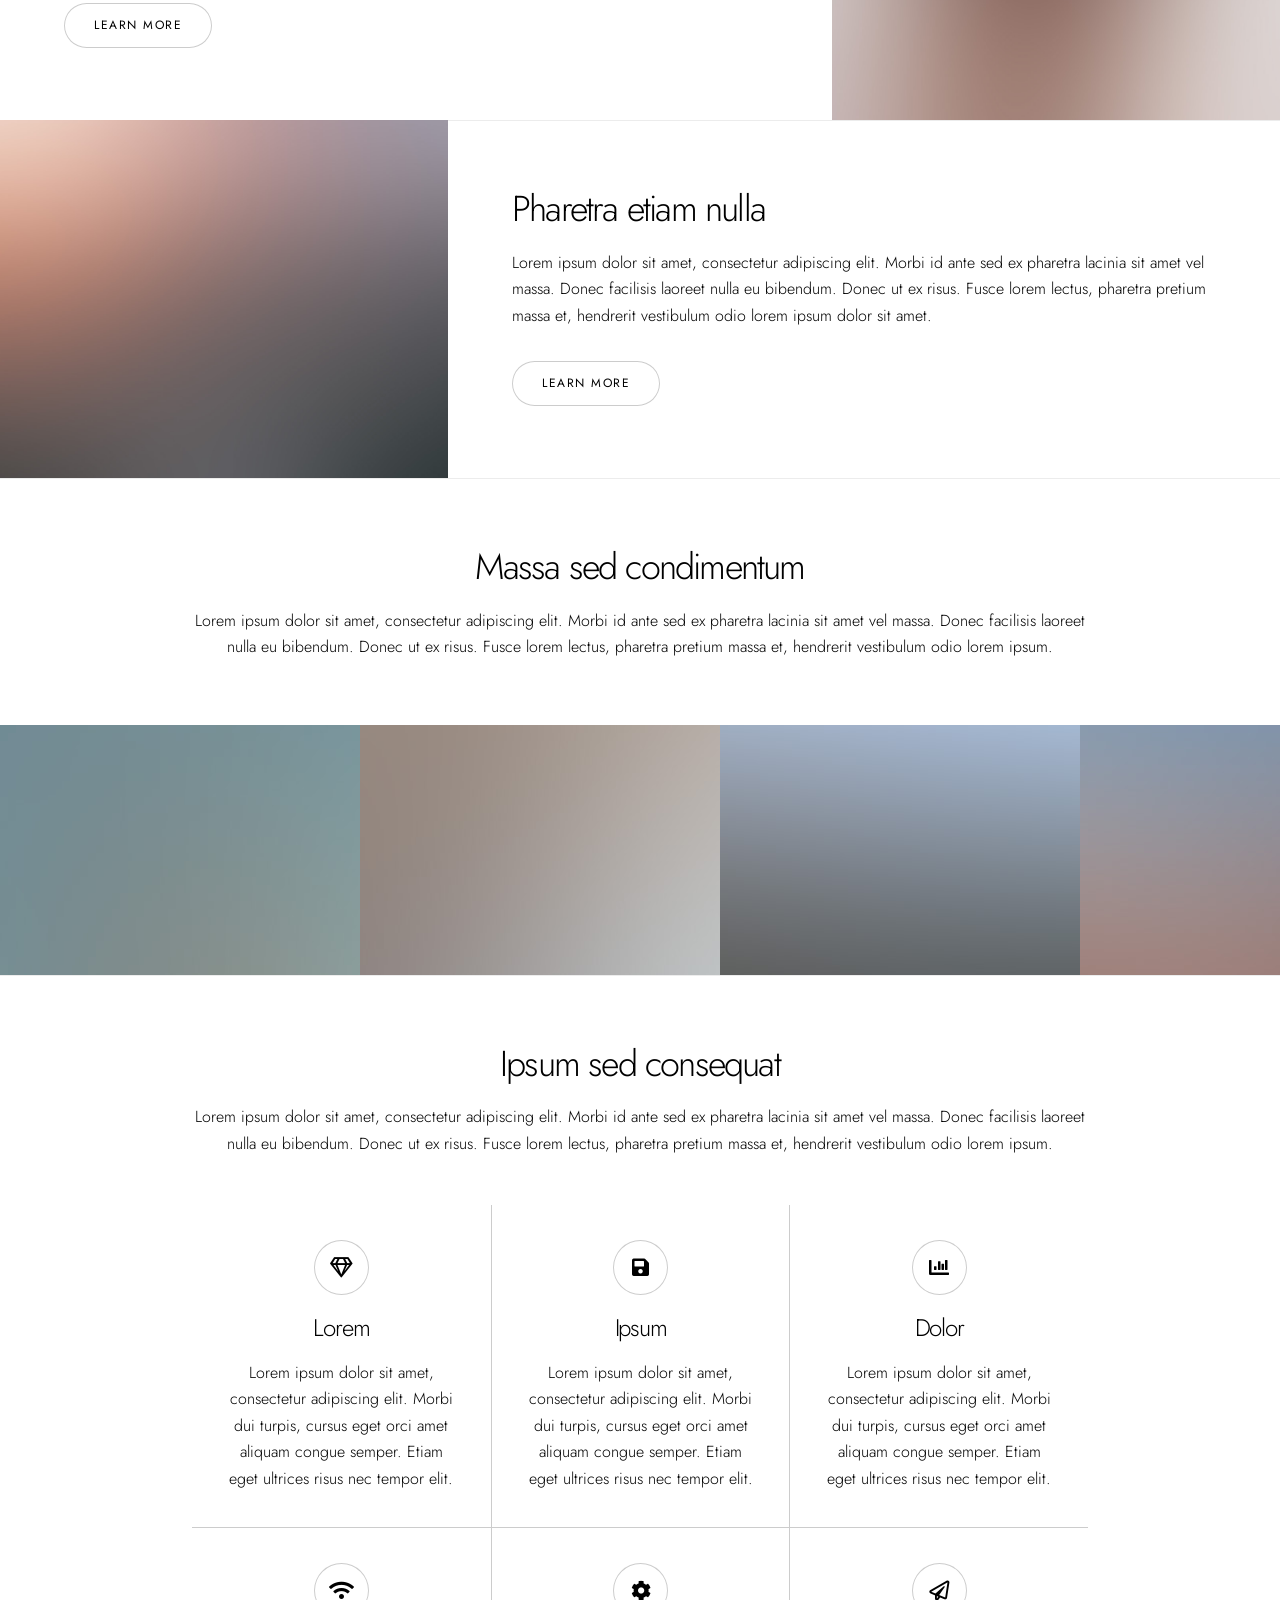
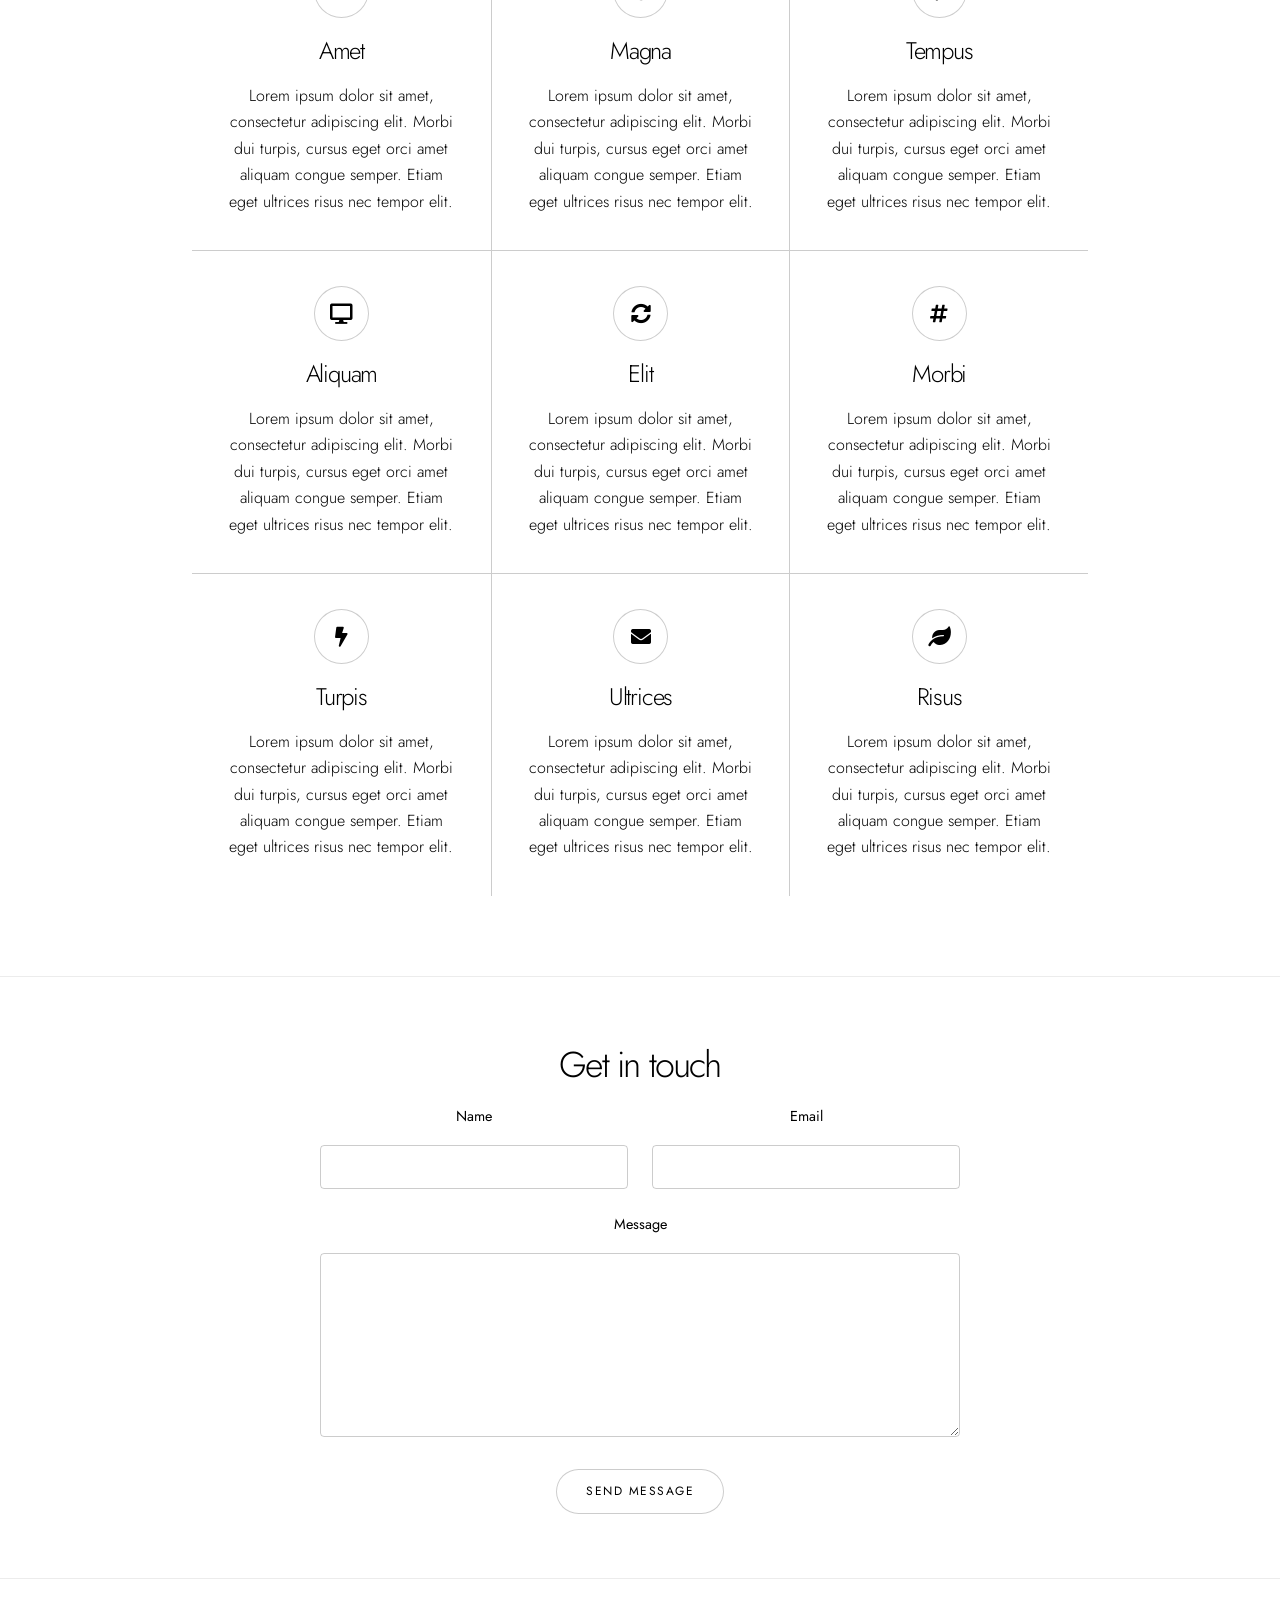
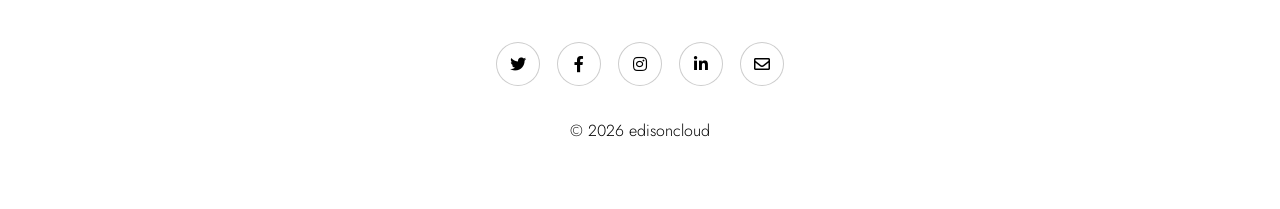
==== commit 547f5a28: "Update index.html" ====
--- a/html5up-story/index.html
+++ b/html5up-story/index.html
@@ -14,8 +14,7 @@
 	</head>
 	<body class="is-preload">
 		<!-- Nav Buttons -->
-		<section class="spotlight style1 orient-right content-align-right fullscreen onload-image-fade-in onload-content-fade-right">
-			<div class="nav-buttons" style="display:flex; justify-content:flex-end; gap:1rem;">
+			<div class="nav-buttons">
 				<ul class="actions fit small">
 					<li><a href="index.html" class="button  fit small">Home</a></li>
 					<li><a href="about.html" class="button fit small">About</a></li>
@@ -24,7 +23,6 @@
 					<li><a href="workwithme.html" class="button fit small">Work with me</a></li>
 				</ul>
 			</div>
-		</section>	
 			
 		
 		<!-- Wrapper -->
--- a/html5up-story/assets/css/main.css
+++ b/html5up-story/assets/css/main.css
@@ -2086,6 +2086,41 @@
 		border-color: rgba(0, 0, 0, 0.2);
 	}
 
+/* NAV BUTTONS */
+
+.nav-buttons {
+  display: flex;
+  justify-content: flex-end;
+  gap: 1rem;
+  padding: 1rem 2rem;
+  width: 100%;
+}
+
+/* button style */
+.nav-buttons a {
+  display: inline-block;
+  text-decoration: none;
+  padding: 0.5rem 1rem;
+  border-radius: 6px;
+  border: 1px solid rgba(0, 0, 0, 0.2);
+  color: #000;
+  font-size: 0.9rem;
+  font-weight: 400;
+  transition: all 0.2s ease;
+}
+
+/* hover effect */
+.nav-buttons a:hover {
+  background: rgba(0, 0, 0, 0.06);
+  border-color: #000;
+  color: #000;
+}
+
+/* optional: active page */
+.nav-buttons a.active {
+  font-weight: 600;
+  border-color: #000;
+}
 /* Button */
 
 	input[type="submit"],
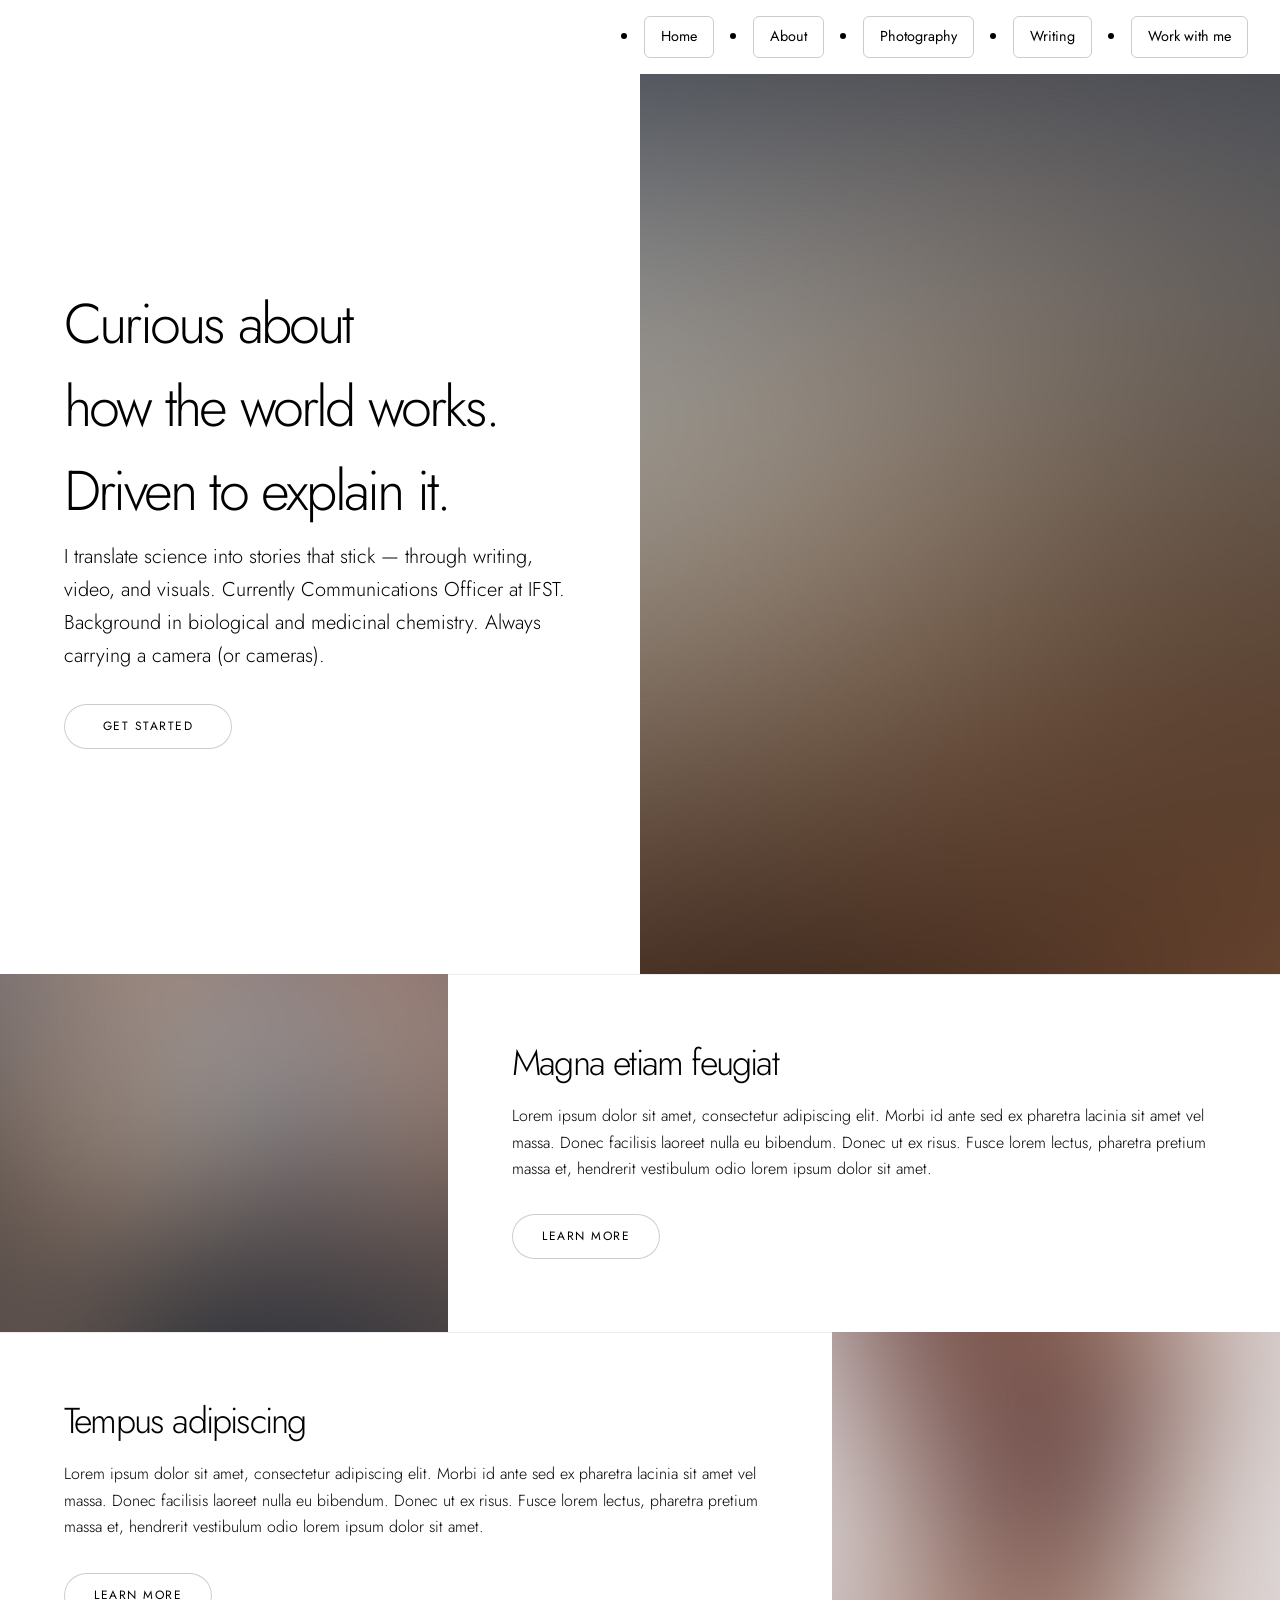
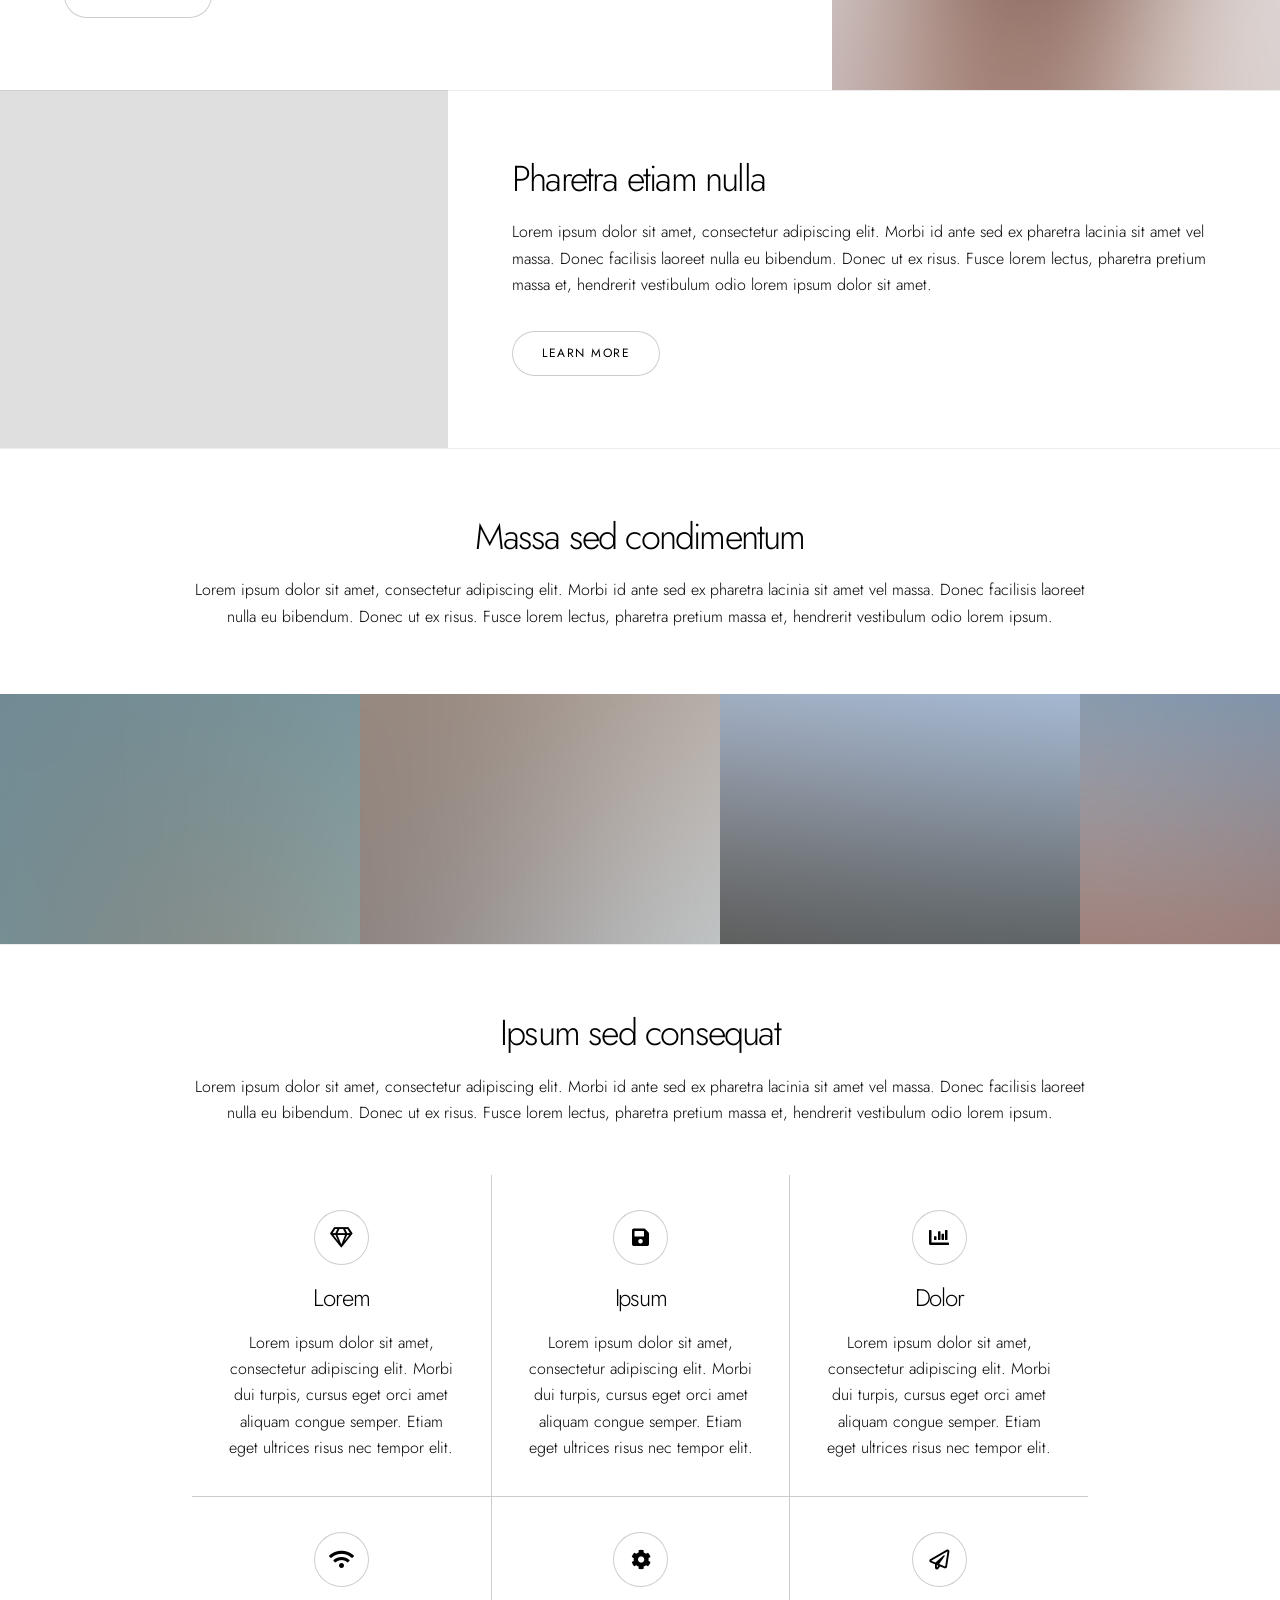
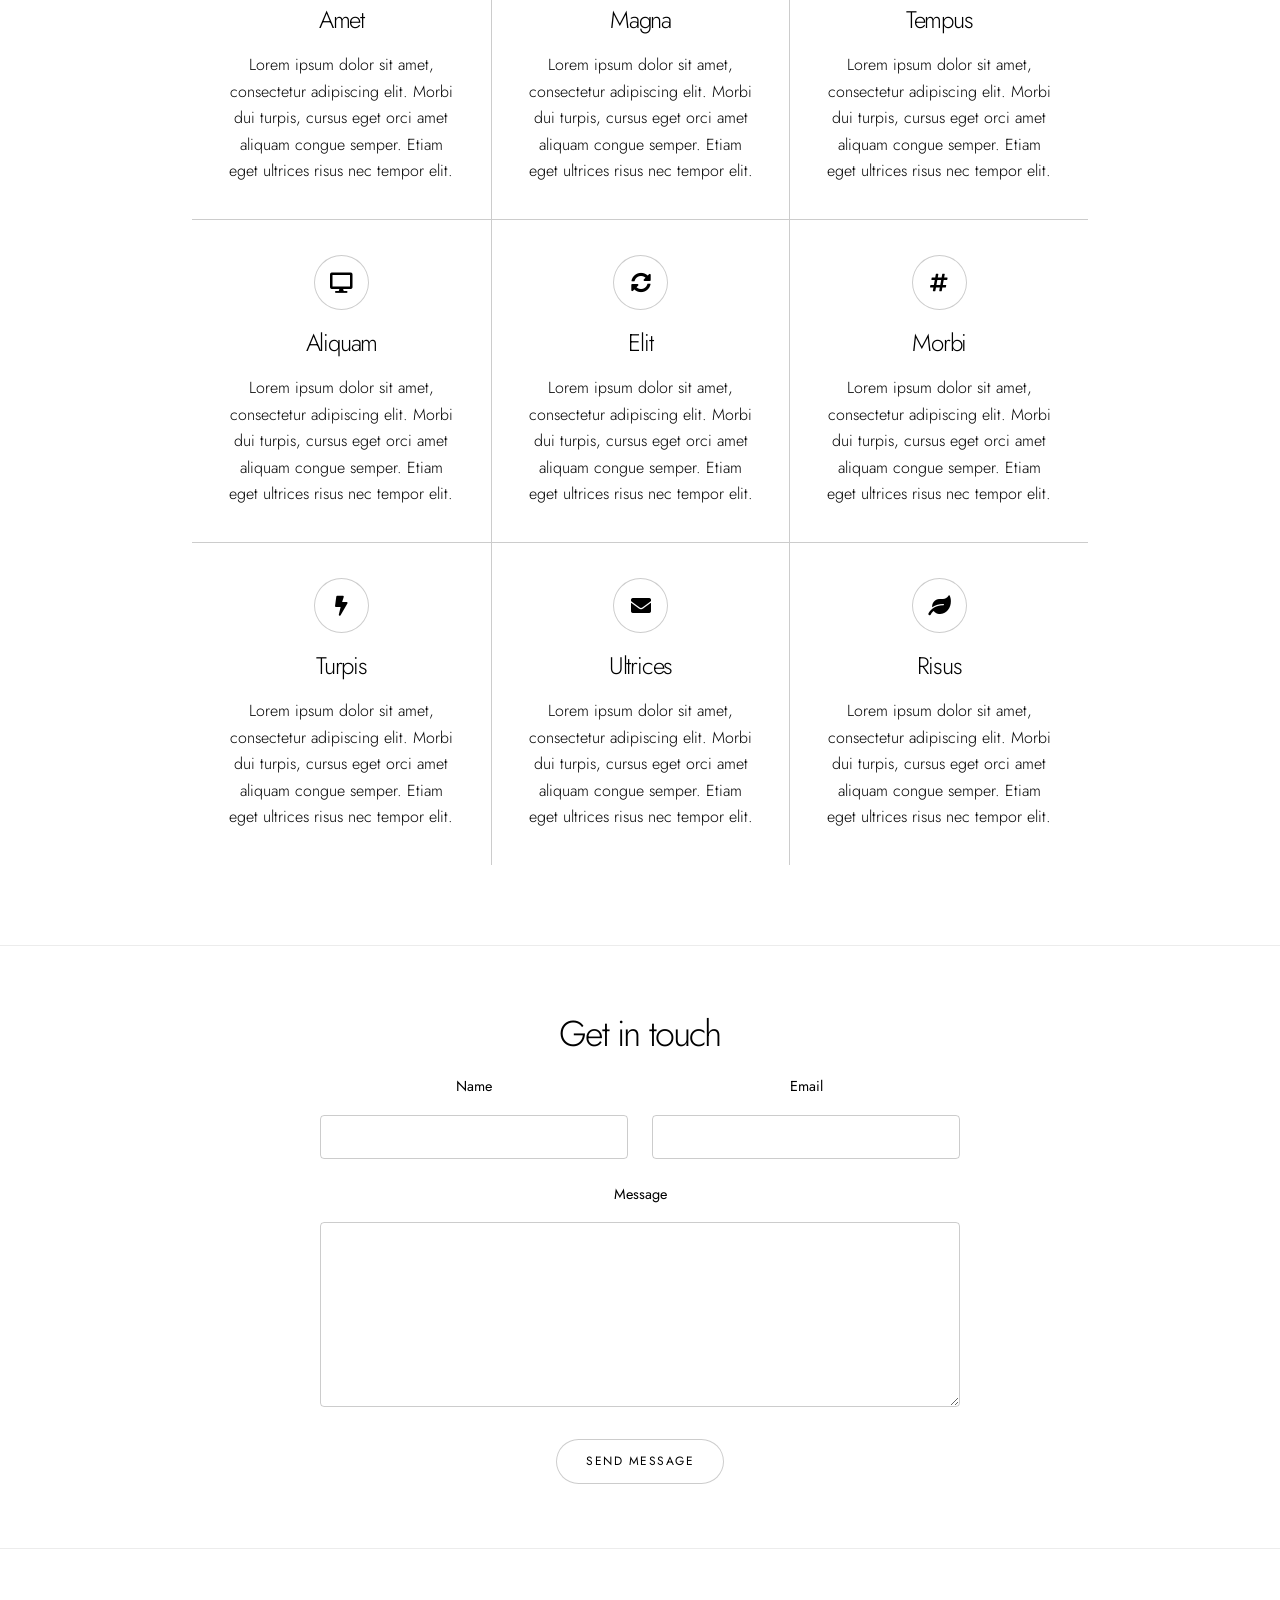
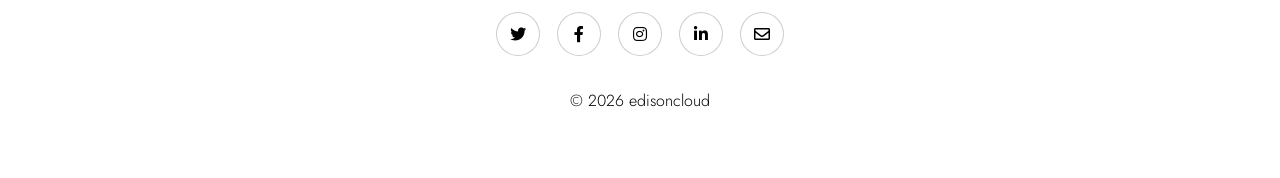
==== commit 09c5b5e5: "Update index.html" ====
--- a/html5up-story/index.html
+++ b/html5up-story/index.html
@@ -15,13 +15,11 @@
 	<body class="is-preload">
 		<!-- Nav Buttons -->
 			<div class="nav-buttons">
-				<ul class="actions fit small">
-					<li><a href="index.html" class="button  fit small">Home</a></li>
-					<li><a href="about.html" class="button fit small">About</a></li>
-					<li><a href="photography.html" class="button fit small">Photography</a></li>
-					<li><a href="writing.html" class="button fit small">Writing</a></li>
-					<li><a href="workwithme.html" class="button fit small">Work with me</a></li>
-				</ul>
+					<li><a href="index.html">Home</a></li>
+					<li><a href="about.html">About</a></li>
+					<li><a href="photography.html">Photography</a></li>
+					<li><a href="writing.html">Writing</a></li>
+					<li><a href="workwithme.html">Work with me</a></li>
 			</div>
 			
 		
